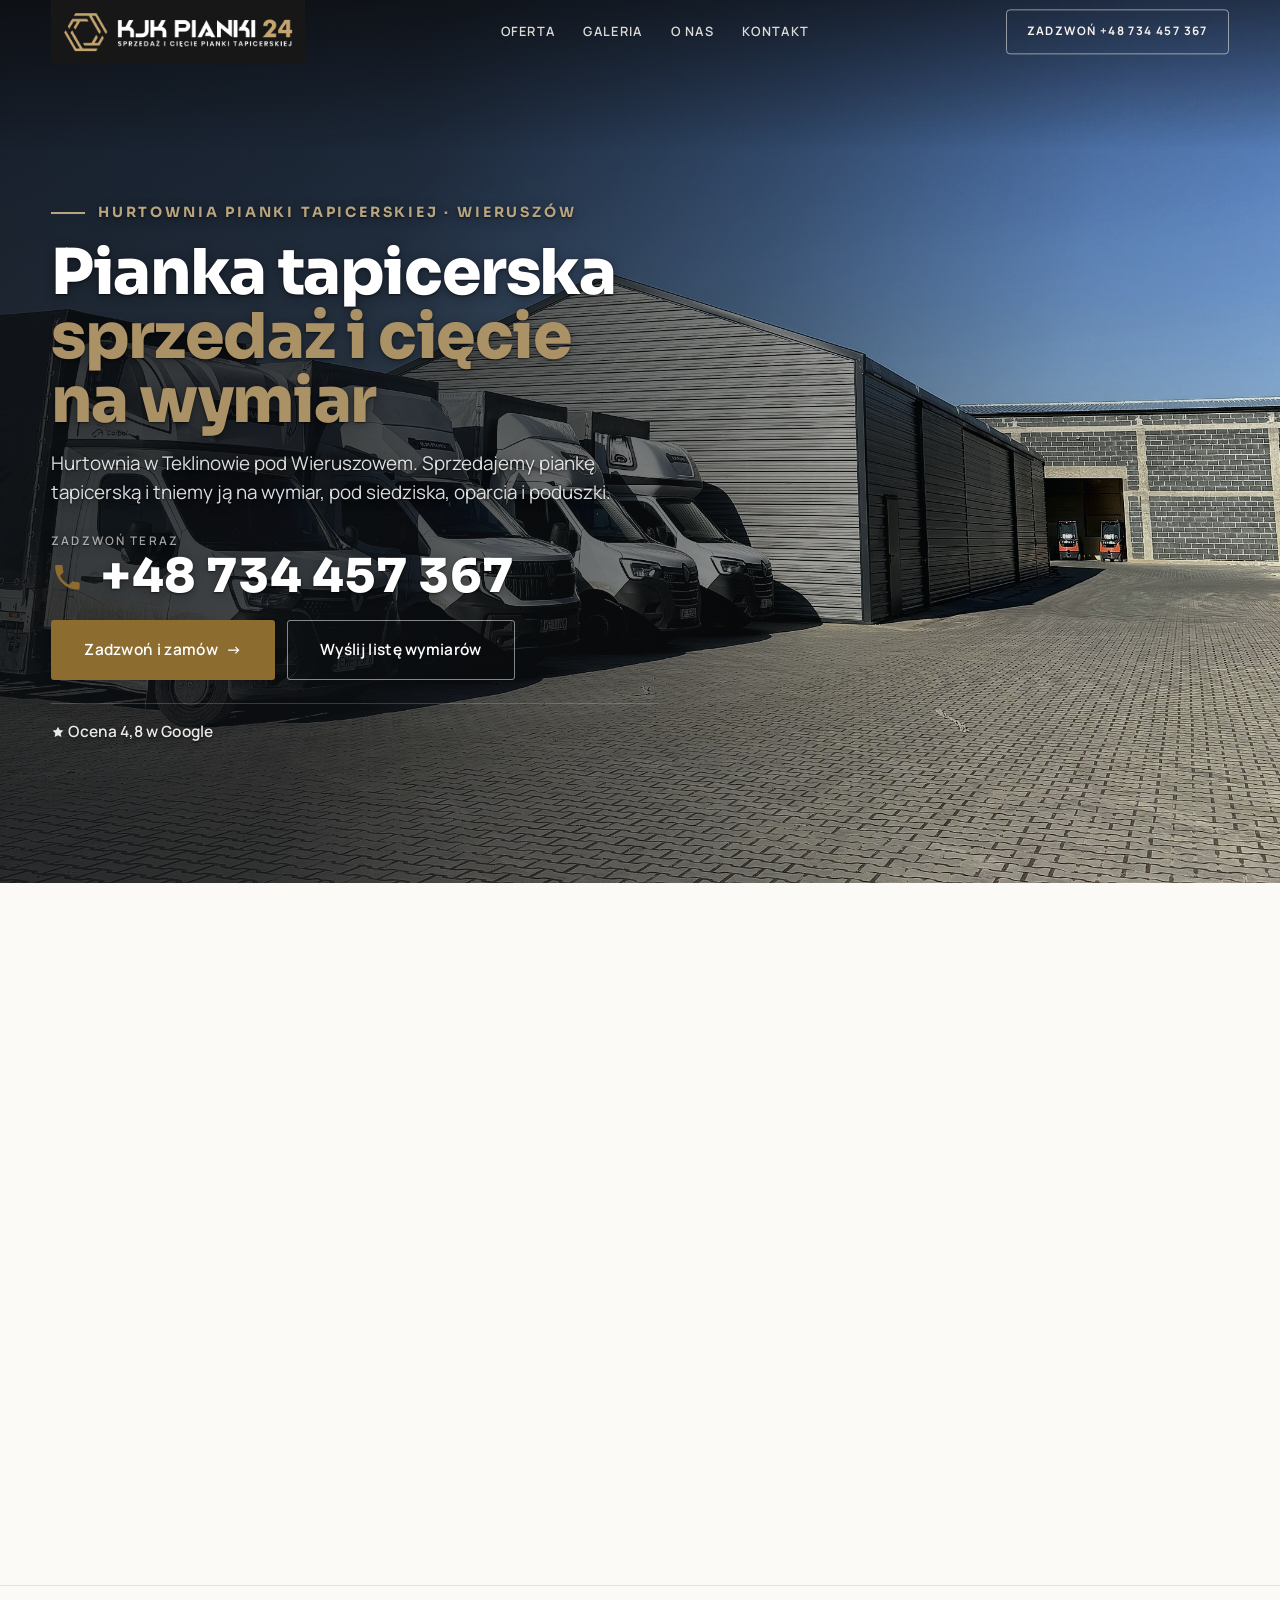
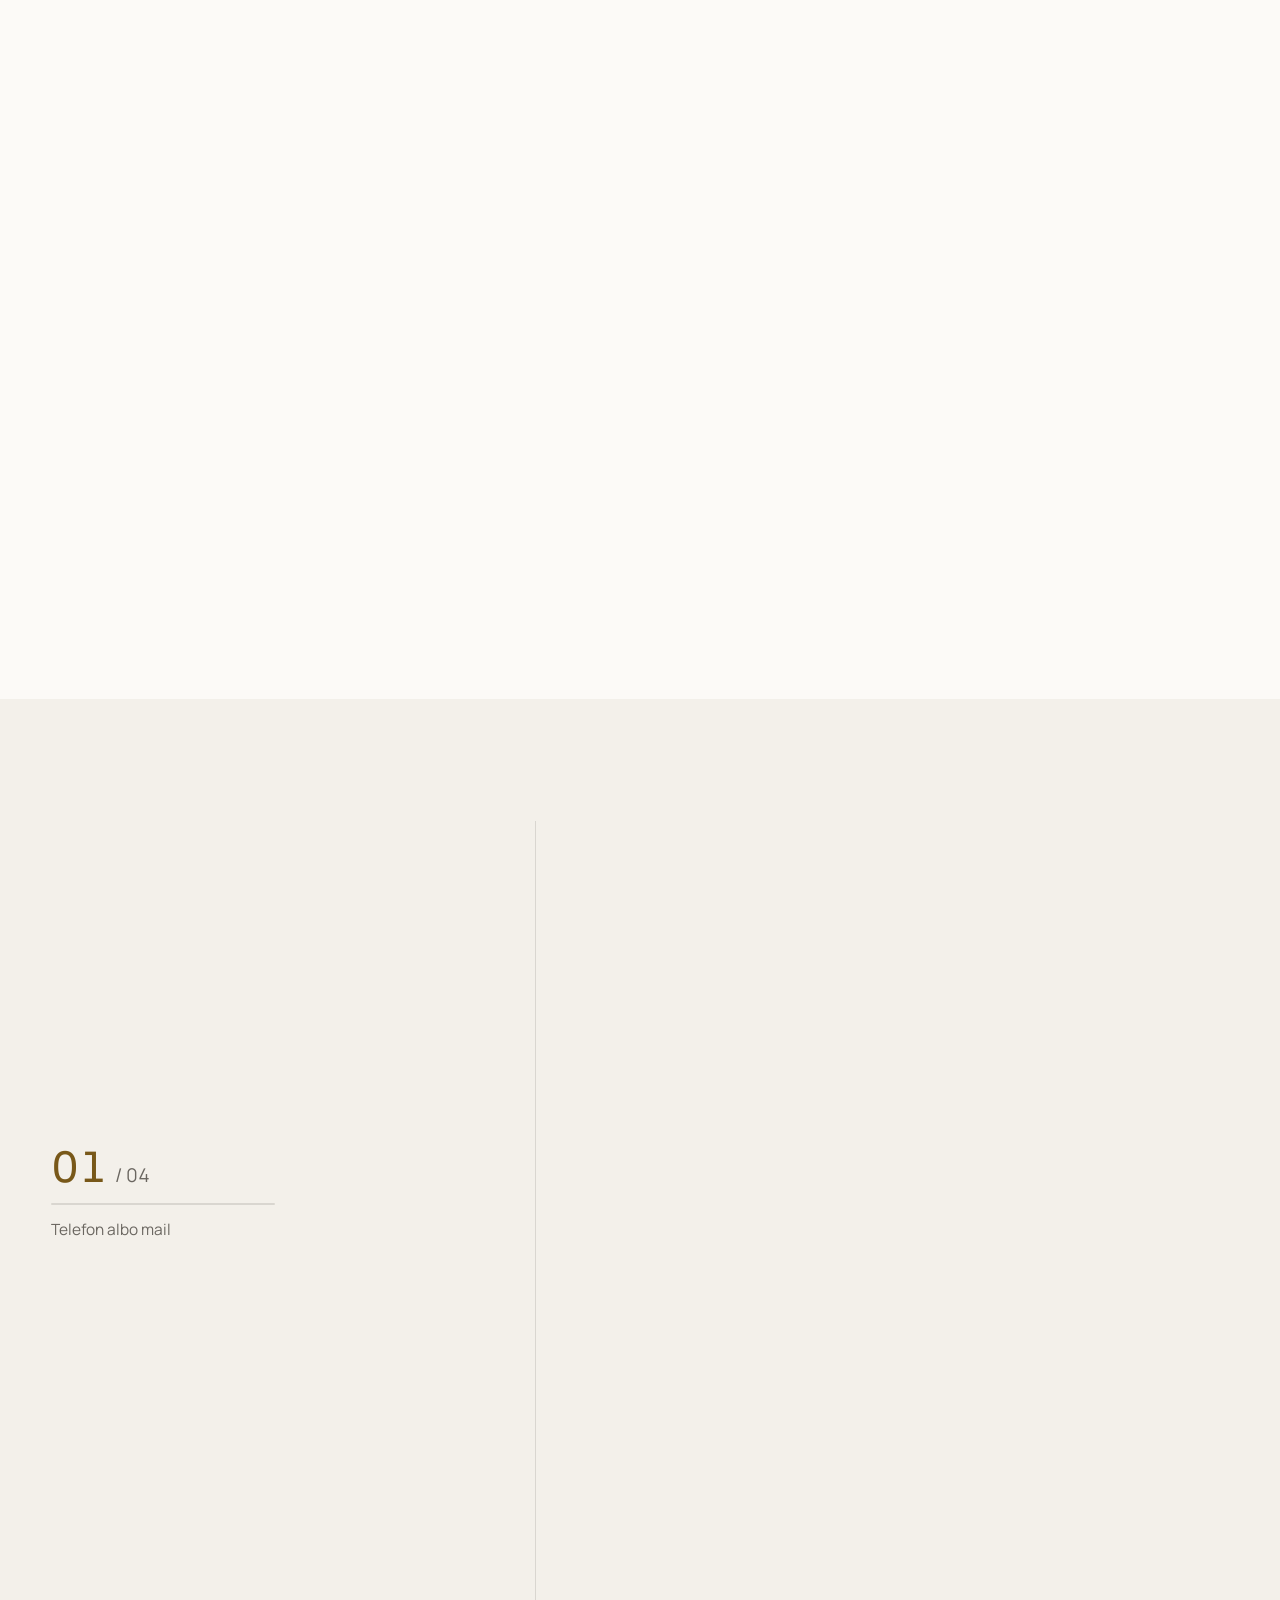
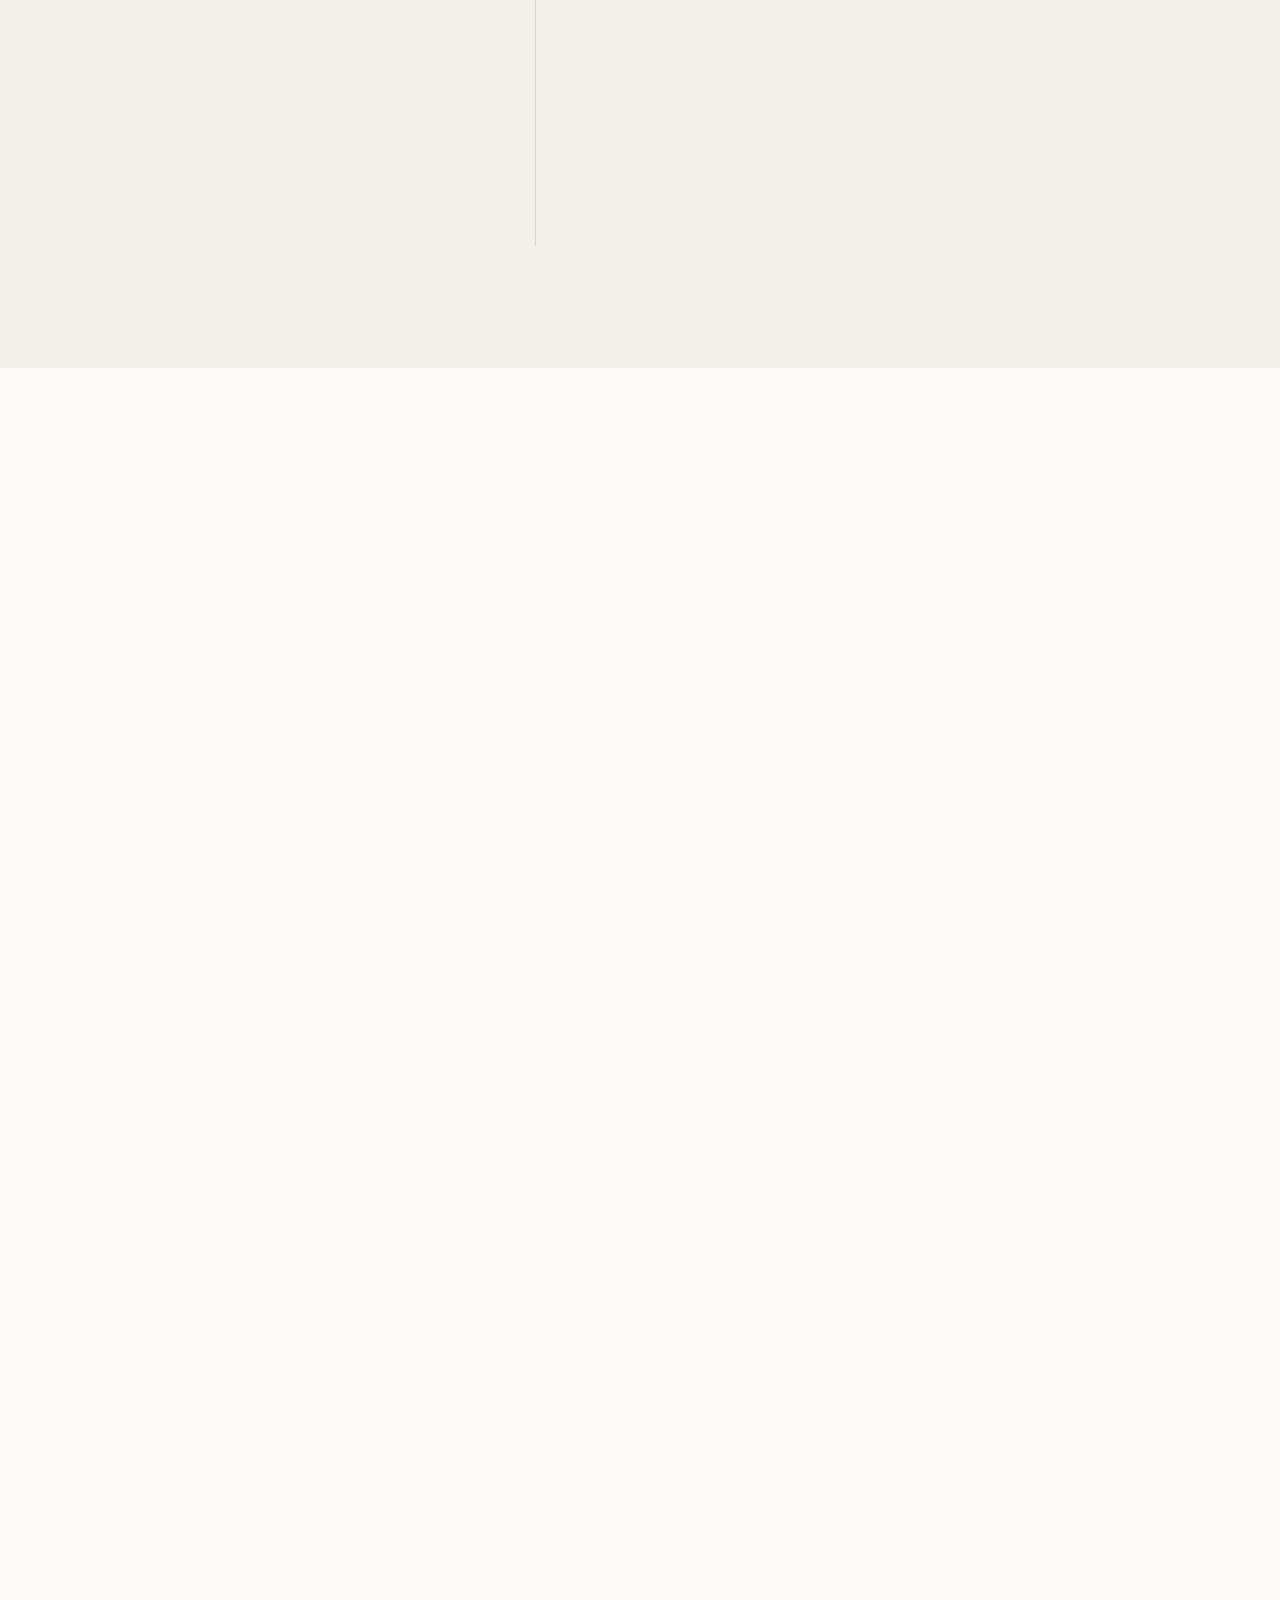
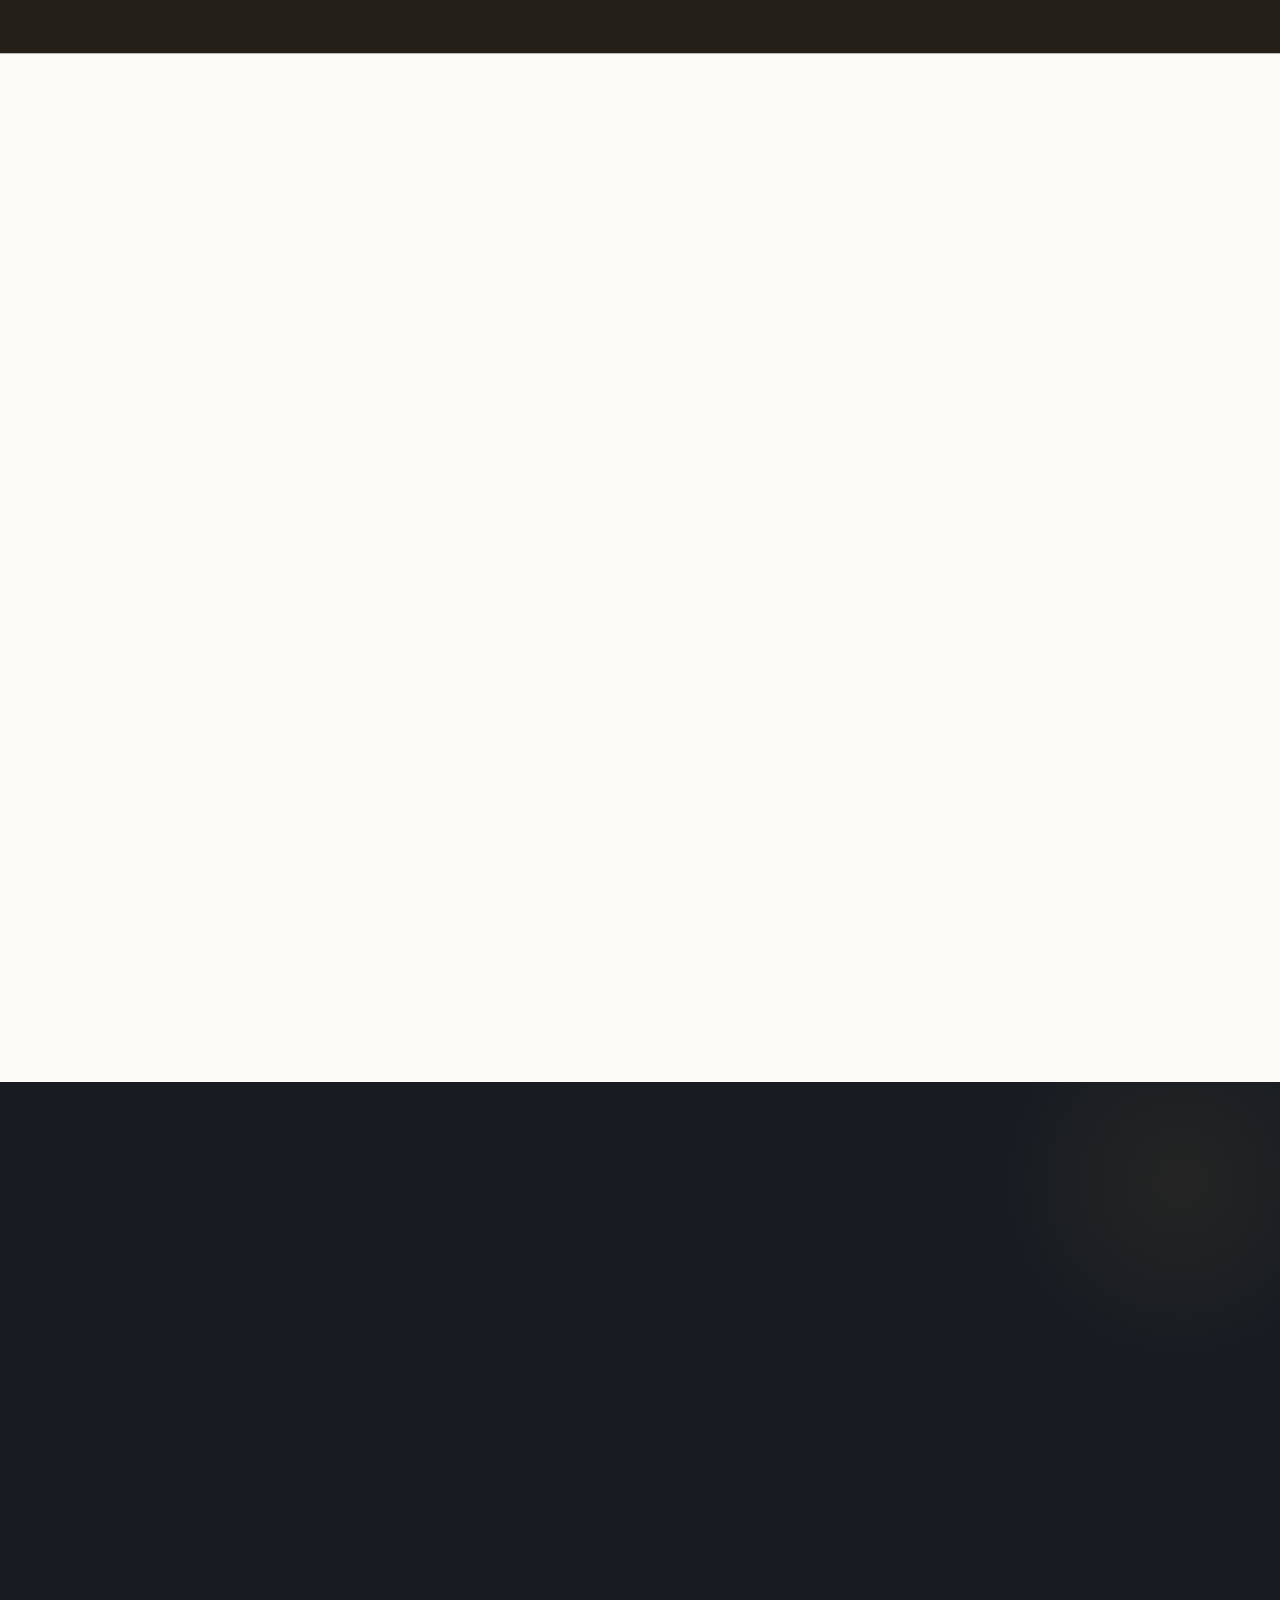
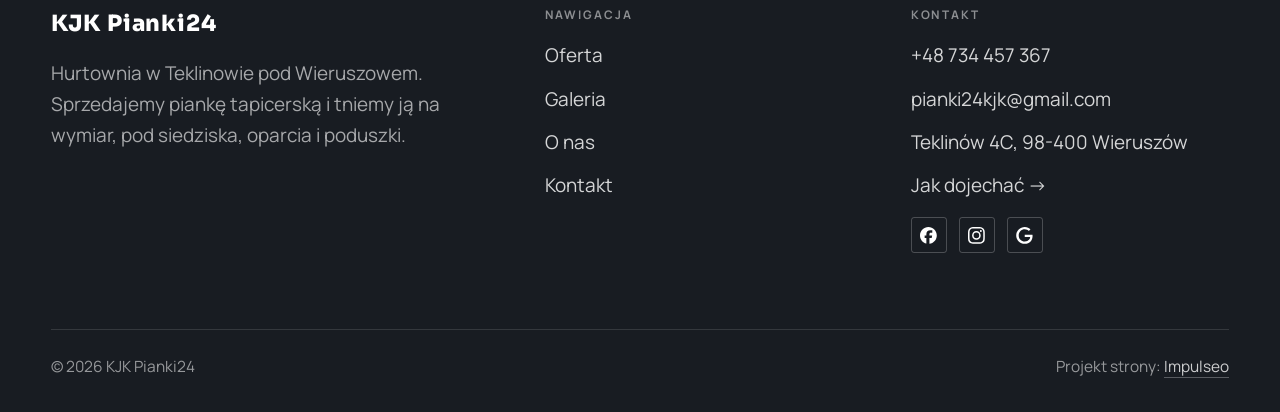
==== index.html @ 4b3add47 "Strona demo: kjkpianki24" ====
<!DOCTYPE html>
<html lang="pl">
<head>
<meta charset="UTF-8">
<meta name="viewport" content="width=device-width, initial-scale=1.0">
<title>KJK Pianki24 - Pianka tapicerska, sprzedaż i cięcie · Wieruszów</title>
<meta name="description" content="KJK Pianki24 - hurtownia pianki tapicerskiej w Teklinowie pod Wieruszowem. Sprzedaż pianki tapicerskiej i cięcie na wymiar. Odbiór w hurtowni albo dostawa. Biuro czynne pon.-pt. 8:00-16:00.">
<link rel="canonical" href="https://kris20032.github.io/kjkpianki24/">
<meta name="robots" content="noindex, nofollow">
<meta property="og:type" content="website">
<meta property="og:locale" content="pl_PL">
<meta property="og:site_name" content="KJK Pianki24">
<meta property="og:title" content="KJK Pianki24 - Pianka tapicerska, sprzedaż i cięcie · Wieruszów">
<meta property="og:description" content="KJK Pianki24 - hurtownia pianki tapicerskiej w Teklinowie pod Wieruszowem. Sprzedaż pianki tapicerskiej i cięcie na wymiar. Odbiór w hurtowni albo dostawa. Biuro czynne pon.-pt. 8:00-16:00.">
<meta property="og:url" content="https://kris20032.github.io/kjkpianki24/">
<meta property="og:image" content="https://kris20032.github.io/kjkpianki24/img/og.jpg">
<meta property="og:image:width" content="1200">
<meta property="og:image:height" content="630">
<meta name="twitter:card" content="summary_large_image">
<script type="application/ld+json">{"@context": "https://schema.org", "@type": "LocalBusiness", "name": "KJK Pianki24", "url": "https://kris20032.github.io/kjkpianki24/", "telephone": "+48734457367", "image": "https://kris20032.github.io/kjkpianki24/img/og.jpg", "areaServed": "Wieruszów", "sameAs": ["https://www.facebook.com/people/KJK-Pianki24/100085469045485/", "https://www.instagram.com/kjkpianki24/", "https://www.google.com/maps/place/KJKPianki24/@51.306564,18.1231063,17z/data=!4m6!3m5!1s0x471a9ff945ef7c53:0xb045e8f2e6f829d7!8m2!3d51.3063534!4d18.1235981!16s%2Fg%2F11tp8qrjy9"]}</script>
<link rel="preconnect" href="https://fonts.googleapis.com">
<link rel="preconnect" href="https://fonts.gstatic.com" crossorigin>
<link href="https://fonts.googleapis.com/css2?family=Sora:wght@600;700;800&family=Manrope:wght@400;500;600&display=swap" rel="stylesheet">
<link rel="stylesheet" href="assets/styles.css?v=cbfecb33">
</head>
<body>

<header class="nav">
  <div class="wrap nav-inner">
    <a class="brand brand-has-logo" href="index.html"><img class="brand-logo" src="img/logo.png" alt="KJK Pianki24" width="1316" height="332" decoding="async"></a>
    <nav class="nav-links">
      <a href="oferta.html">Oferta</a>
      <a href="realizacje.html">Galeria</a>
      <a href="o-nas.html">O nas</a>
      <a href="kontakt.html">Kontakt</a>
      <a href="tel:+48734457367" class="btn btn-accent">Zadzwoń +48 734 457 367</a>
    </nav>
    <button class="nav-toggle" aria-label="Menu"><span></span><span></span><span></span></button>
  </div>
</header>

<main>
<section class="hero-fach">
  <img class="hf-photo" src="img/hero.jpg" fetchpriority="high" alt="KJK Pianki24" width="2200" height="1466">
  <div class="hf-panel">
    <div class="hf-inner">
      <span class="hf-kicker">Hurtownia pianki tapicerskiej · Wieruszów</span>
      <h1 class="hf-title">Pianka tapicerska <em>sprzedaż i cięcie na wymiar</em></h1>
      <p class="hf-lead">Hurtownia w Teklinowie pod Wieruszowem. Sprzedajemy piankę tapicerską i tniemy ją na wymiar, pod siedziska, oparcia i poduszki.</p>
      <a class="hf-phone" href="tel:+48734457367"><span class="hf-phone-lab">Zadzwoń teraz</span><span class="hf-phone-num"><svg class="ico-tel" width="16" height="16" viewBox="0 0 24 24" fill="none" aria-hidden="true"><path d="M6.6 10.8a15.5 15.5 0 0 0 6.6 6.6l2.2-2.2a1 1 0 0 1 1-.24 11.4 11.4 0 0 0 3.6.58 1 1 0 0 1 1 1V20a1 1 0 0 1-1 1A17 17 0 0 1 3 4a1 1 0 0 1 1-1h3.5a1 1 0 0 1 1 1c0 1.25.2 2.46.58 3.6a1 1 0 0 1-.25 1l-2.23 2.2Z" fill="currentColor"/></svg> +48 734 457 367</span></a>
      <div class="hf-actions">
        <a href="kontakt.html" class="btn btn-accent">Zadzwoń i zamów <span class="arr">→</span></a>
        <a href="kontakt.html" class="btn btn-ghost hf-ghost">Wyślij listę wymiarów</a>
      </div>
      <div class="hf-trust"><svg class="ico-star" width="14" height="14" viewBox="0 0 24 24" style="vertical-align:-2px" aria-hidden="true"><path d="M12 2.8l2.85 5.8 6.4.93-4.63 4.5 1.1 6.37L12 17.4l-5.72 3 1.1-6.37-4.63-4.5 6.4-.93L12 2.8Z" fill="currentColor"/></svg> Ocena 4,8 w Google</div>
    </div>
  </div>
</section>
<section class="objawy">
  <div class="wrap">
    <div class="head reveal">
      <span class="eyebrow">Zacznij tutaj</span>
      <h2>Czego potrzebujesz?</h2>
      <p>Wybierz temat i zadzwoń albo napisz. Sprawdzimy, co jest na stanie, i podamy cenę.</p>
    </div>
    <div class="obj-grid">
      <a class="obj-tile reveal" href="kontakt.html"><span class="ot-row"><span class="ot-name">Pianka tapicerska</span><span class="ot-arr" aria-hidden="true">→</span></span></a>
      <a class="obj-tile reveal" href="kontakt.html"><span class="ot-row"><span class="ot-name">Cięcie na wymiar</span><span class="ot-arr" aria-hidden="true">→</span></span></a>
      <a class="obj-tile reveal" href="kontakt.html"><span class="ot-row"><span class="ot-name">Zamówienie hurtowe</span><span class="ot-arr" aria-hidden="true">→</span></span></a>
      <a class="obj-tile reveal" href="kontakt.html"><span class="ot-row"><span class="ot-name">Dostawa zamówienia</span><span class="ot-arr" aria-hidden="true">→</span></span></a>
    </div>
  </div>
</section>
<section class="opinie-mini" aria-label="Opinie klientów">
  <div class="wrap">
    <div class="om-row">
      <div class="om-item reveal"><blockquote>„Składałam skomplikowane zamówienie.”</blockquote><span class="om-autor">De Rewent</span></div>
      <div class="om-item reveal"><blockquote>„Nie ma lepszej firmy na rynku jeśli chodzi o dystrybucję tego, lub nawet innego asortymentu.”</blockquote><span class="om-autor">SiemankoCześćTV</span></div>
      <div class="om-item reveal"><blockquote>„Miła atmosfera, rzetelna obsługa i bardzo dobra jakość produktów.”</blockquote><span class="om-autor">Justyna Walkowska</span></div>
    </div>
  </div>
</section>
<section class="gateways-band">
  <div class="wrap">
    <div class="gateways">
      <a href="oferta.html" class="gateway reveal"><img src="img/g4.jpg" alt="Pianka tapicerska" loading="lazy" width="1880" height="1253" decoding="async"><span class="g-ttl">Pianka tapicerska</span></a>
      <a href="oferta.html" class="gateway reveal"><img src="img/g5.jpg" alt="Siedziska i poduszki" loading="lazy" width="1880" height="1253" decoding="async"><span class="g-ttl">Siedziska i poduszki</span></a>
      <a href="oferta.html" class="gateway reveal"><img src="img/g6.jpg" alt="Sofy i narożniki" loading="lazy" width="1880" height="1253" decoding="async"><span class="g-ttl">Sofy i narożniki</span></a>
    </div>
  </div>
</section>
<section class="proces proces-os fachowcy">
  <div class="wrap proc-grid">
    <div class="proc-side">
      <div class="head reveal">
        <span class="eyebrow">Jak zamówić</span>
        <h2>Wiesz, na czym stoisz - na każdym etapie</h2>
        <p>Od pierwszego telefonu do odbioru towaru, krok po kroku.</p>
      </div>
      <div class="proc-count" aria-hidden="true"><span class="pc-cur">01</span><span class="pc-all">/ 04</span></div>
      <div class="proc-bar" aria-hidden="true"><i></i></div>
      <p class="proc-now" aria-hidden="true">Telefon albo mail</p>
    </div>
    <ol class="proces-line">
      <li class="reveal"><span class="pno">01</span><h3>Telefon albo mail</h3><p>Mówisz, jakiej pianki potrzebujesz, w jakich wymiarach i ile sztuk.</p></li>
      <li class="reveal"><span class="pno">02</span><h3>Stan i cena</h3><p>Sprawdzamy, co mamy na stanie, i podajemy cenę oraz termin przygotowania.</p></li>
      <li class="reveal"><span class="pno">03</span><h3>Cięcie i kompletowanie</h3><p>Tniemy piankę na Twoje wymiary i składamy całe zamówienie.</p></li>
      <li class="reveal"><span class="pno">04</span><h3>Odbiór lub dostawa</h3><p>Odbierasz towar w Teklinowie albo jedzie on do Ciebie.</p></li>
    </ol>
  </div>
</section>
<section>
  <div class="wrap">
    <div class="head reveal">
      <span class="eyebrow">Galeria</span>
      <h2>Nasza hurtownia</h2>
      <p>Hala i auta, którymi rozwozimy zamówienia, a obok meble, do których trafia pianka tapicerska.</p>
    </div>
    <div class="gallery">
      <div class="tile t-two3 reveal"><img src="img/g1.jpg" alt="KJK Pianki24" loading="lazy" width="1514" height="1184" decoding="async"></div>
      <div class="tile t-third reveal"><img src="img/g2.jpg" alt="KJK Pianki24" loading="lazy" width="1554" height="1128" decoding="async"></div>
      <div class="tile t-third reveal"><img src="img/about.jpg" alt="KJK Pianki24" loading="lazy" width="1696" height="1132" decoding="async"></div>
      <div class="tile t-third reveal"><img src="img/g7.jpg" alt="KJK Pianki24" loading="lazy" width="1880" height="1253" decoding="async"></div>
      <div class="tile t-third reveal"><img src="img/g8.jpg" alt="KJK Pianki24" loading="lazy" width="1880" height="1253" decoding="async"></div>
    </div>
    <div style="margin-top:var(--space-7)" class="reveal"><a href="realizacje.html" class="btn btn-accent">Pełna galeria <span class="arr">→</span></a></div>
  </div>
</section>
<section class="fach-uslugi">
  <div class="wrap">
    <div class="head reveal">
      <span class="eyebrow">Oferta</span>
      <h2>Co u nas zamówisz</h2>
      <p>To, po co dzwonią do nas najczęściej. Cenę podamy przez telefon, bo zależy od wymiarów i ilości.</p>
    </div>
    <ul class="fu-list">
      <li class="fu-row reveal"><div class="fu-name">Pianka tapicerska</div><div class="fu-desc">Pianka do mebli tapicerowanych: na siedziska, oparcia, zagłówki i poduszki.</div><a class="fu-cta" href="kontakt.html">Zapytaj <span class="arr">→</span></a></li>
      <li class="fu-row reveal"><div class="fu-name">Siedziska i poduszki</div><div class="fu-desc">Pianka na siedziska krzeseł, ławek i foteli oraz na poduszki. Podaj wymiary i grubość, a przygotujemy gotowe elementy.</div><a class="fu-cta" href="kontakt.html">Zapytaj <span class="arr">→</span></a></li>
      <li class="fu-row reveal"><div class="fu-name">Sofy i narożniki</div><div class="fu-desc">Pianka do sof, kanap i narożników, na jeden mebel albo na większą partię dla zakładu tapicerskiego.</div><a class="fu-cta" href="kontakt.html">Zapytaj <span class="arr">→</span></a></li>
      <li class="fu-row reveal"><div class="fu-name">Cięcie na wymiar</div><div class="fu-desc">Tniemy piankę na podane wymiary, więc dostajesz gotowe elementy i u siebie nie musisz już nic docinać.</div><a class="fu-cta" href="kontakt.html">Zapytaj <span class="arr">→</span></a></li>
      <li class="fu-row reveal"><div class="fu-name">Lista wielu wymiarów</div><div class="fu-desc">Masz kilkanaście elementów w różnych rozmiarach? Wyślij listę mailem, przygotujemy całość jako jedno zamówienie.</div><a class="fu-cta" href="kontakt.html">Zapytaj <span class="arr">→</span></a></li>
      <li class="fu-row reveal"><div class="fu-name">Zamówienia hurtowe</div><div class="fu-desc">Większe i stałe zamówienia dla zakładów tapicerskich i producentów mebli.</div><a class="fu-cta" href="kontakt.html">Zapytaj <span class="arr">→</span></a></li>
    </ul>
    <div style="margin-top:var(--space-7)" class="reveal"><a href="oferta.html" class="btn btn-ghost">Pełna oferta <span class="arr">→</span></a></div>
  </div>
</section>
<section class="stopklatka" aria-hidden="true">
  <div class="stk-bg" style="background-image:url(img/g9.jpg)"></div>
</section>
<section class="opinie">
  <div class="wrap">
    <div class="head center reveal">
      <span class="eyebrow">Opinie</span>
      <h2>Co mówią klienci</h2>
    </div>
    <p class="op-meta reveal"><span class="g-badge"><svg class="gb-ico" viewBox="0 0 24 24" width="18" height="18" aria-hidden="true"><path fill="#4285F4" d="M22.56 12.25c0-.78-.07-1.53-.2-2.25H12v4.26h5.92c-.26 1.37-1.04 2.53-2.21 3.31v2.77h3.57c2.08-1.92 3.28-4.74 3.28-8.09z"/><path fill="#34A853" d="M12 23c2.97 0 5.46-.98 7.28-2.66l-3.57-2.77c-.98.66-2.23 1.06-3.71 1.06-2.86 0-5.29-1.93-6.16-4.53H2.18v2.84C3.99 20.53 7.7 23 12 23z"/><path fill="#FBBC05" d="M5.84 14.09c-.22-.66-.35-1.36-.35-2.09s.13-1.43.35-2.09V7.07H2.18C1.43 8.55 1 10.22 1 12s.43 3.45 1.18 4.93l2.85-2.22.81-.62z"/><path fill="#EA4335" d="M12 5.38c1.62 0 3.06.56 4.21 1.64l3.15-3.15C17.45 2.09 14.97 1 12 1 7.7 1 3.99 3.47 2.18 7.07l3.66 2.84c.87-2.6 3.3-4.53 6.16-4.53z"/></svg><b class="gb-ocena">4,8</b><svg class="gb-stars" viewBox="0 0 90 18" width="74" height="14.8" aria-hidden="true"><g fill="currentColor" opacity=".26"><path transform="translate(0,0)" d="M9 1.6l2.2 4.46 4.92.72-3.56 3.47.84 4.9L9 12.74l-4.4 2.31.84-4.9L1.88 6.68l4.92-.72L9 1.6Z"/><path transform="translate(18,0)" d="M9 1.6l2.2 4.46 4.92.72-3.56 3.47.84 4.9L9 12.74l-4.4 2.31.84-4.9L1.88 6.68l4.92-.72L9 1.6Z"/><path transform="translate(36,0)" d="M9 1.6l2.2 4.46 4.92.72-3.56 3.47.84 4.9L9 12.74l-4.4 2.31.84-4.9L1.88 6.68l4.92-.72L9 1.6Z"/><path transform="translate(54,0)" d="M9 1.6l2.2 4.46 4.92.72-3.56 3.47.84 4.9L9 12.74l-4.4 2.31.84-4.9L1.88 6.68l4.92-.72L9 1.6Z"/><path transform="translate(72,0)" d="M9 1.6l2.2 4.46 4.92.72-3.56 3.47.84 4.9L9 12.74l-4.4 2.31.84-4.9L1.88 6.68l4.92-.72L9 1.6Z"/></g><clipPath id="gs960"><rect x="0" y="0" width="86.4" height="18"/></clipPath><g fill="#FBBC04" clip-path="url(#gs960)"><path transform="translate(0,0)" d="M9 1.6l2.2 4.46 4.92.72-3.56 3.47.84 4.9L9 12.74l-4.4 2.31.84-4.9L1.88 6.68l4.92-.72L9 1.6Z"/><path transform="translate(18,0)" d="M9 1.6l2.2 4.46 4.92.72-3.56 3.47.84 4.9L9 12.74l-4.4 2.31.84-4.9L1.88 6.68l4.92-.72L9 1.6Z"/><path transform="translate(36,0)" d="M9 1.6l2.2 4.46 4.92.72-3.56 3.47.84 4.9L9 12.74l-4.4 2.31.84-4.9L1.88 6.68l4.92-.72L9 1.6Z"/><path transform="translate(54,0)" d="M9 1.6l2.2 4.46 4.92.72-3.56 3.47.84 4.9L9 12.74l-4.4 2.31.84-4.9L1.88 6.68l4.92-.72L9 1.6Z"/><path transform="translate(72,0)" d="M9 1.6l2.2 4.46 4.92.72-3.56 3.47.84 4.9L9 12.74l-4.4 2.31.84-4.9L1.88 6.68l4.92-.72L9 1.6Z"/></g></svg><span class="gb-txt">w Google</span></span></p>
    <p class="op-meta reveal"><a class="op-google" href="https://www.google.com/maps/place/KJKPianki24/@51.306564,18.1231063,17z/data=!4m6!3m5!1s0x471a9ff945ef7c53:0xb045e8f2e6f829d7!8m2!3d51.3063534!4d18.1235981!16s%2Fg%2F11tp8qrjy9" target="_blank" rel="noopener"><svg class="op-g-ico" viewBox="0 0 24 24" width="17" height="17" aria-hidden="true"><path fill="#4285F4" d="M22.56 12.25c0-.78-.07-1.53-.2-2.25H12v4.26h5.92c-.26 1.37-1.04 2.53-2.21 3.31v2.77h3.57c2.08-1.92 3.28-4.74 3.28-8.09z"/><path fill="#34A853" d="M12 23c2.97 0 5.46-.98 7.28-2.66l-3.57-2.77c-.98.66-2.23 1.06-3.71 1.06-2.86 0-5.29-1.93-6.16-4.53H2.18v2.84C3.99 20.53 7.7 23 12 23z"/><path fill="#FBBC05" d="M5.84 14.09c-.22-.66-.35-1.36-.35-2.09s.13-1.43.35-2.09V7.07H2.18C1.43 8.55 1 10.22 1 12s.43 3.45 1.18 4.93l2.85-2.22.81-.62z"/><path fill="#EA4335" d="M12 5.38c1.62 0 3.06.56 4.21 1.64l3.15-3.15C17.45 2.09 14.97 1 12 1 7.7 1 3.99 3.47 2.18 7.07l3.66 2.84c.87-2.6 3.3-4.53 6.16-4.53z"/></svg><span>Zobacz opinie w Google</span><span class="arr">→</span></a></p>
    <div class="opinie-grid">
      <figure class="op-card reveal"><span class="op-star"><svg class="ico-star" width="14" height="14" viewBox="0 0 24 24" style="vertical-align:-2px" aria-hidden="true"><path d="M12 2.8l2.85 5.8 6.4.93-4.63 4.5 1.1 6.37L12 17.4l-5.72 3 1.1-6.37-4.63-4.5 6.4-.93L12 2.8Z" fill="currentColor"/></svg><svg class="ico-star" width="14" height="14" viewBox="0 0 24 24" style="vertical-align:-2px" aria-hidden="true"><path d="M12 2.8l2.85 5.8 6.4.93-4.63 4.5 1.1 6.37L12 17.4l-5.72 3 1.1-6.37-4.63-4.5 6.4-.93L12 2.8Z" fill="currentColor"/></svg><svg class="ico-star" width="14" height="14" viewBox="0 0 24 24" style="vertical-align:-2px" aria-hidden="true"><path d="M12 2.8l2.85 5.8 6.4.93-4.63 4.5 1.1 6.37L12 17.4l-5.72 3 1.1-6.37-4.63-4.5 6.4-.93L12 2.8Z" fill="currentColor"/></svg><svg class="ico-star" width="14" height="14" viewBox="0 0 24 24" style="vertical-align:-2px" aria-hidden="true"><path d="M12 2.8l2.85 5.8 6.4.93-4.63 4.5 1.1 6.37L12 17.4l-5.72 3 1.1-6.37-4.63-4.5 6.4-.93L12 2.8Z" fill="currentColor"/></svg><svg class="ico-star" width="14" height="14" viewBox="0 0 24 24" style="vertical-align:-2px" aria-hidden="true"><path d="M12 2.8l2.85 5.8 6.4.93-4.63 4.5 1.1 6.37L12 17.4l-5.72 3 1.1-6.37-4.63-4.5 6.4-.93L12 2.8Z" fill="currentColor"/></svg></span><blockquote>Składałam skomplikowane zamówienie. Wszystko bez zastrzeżeń. Kontakt z firmą doskonały. Kiedy zawiódł kurier, dowieziono moje zamówienie własnym transportem. Oby wiecej takich firm. Polecam</blockquote><span class="op-autor">De Rewent</span></figure>
      <figure class="op-card reveal"><span class="op-star"><svg class="ico-star" width="14" height="14" viewBox="0 0 24 24" style="vertical-align:-2px" aria-hidden="true"><path d="M12 2.8l2.85 5.8 6.4.93-4.63 4.5 1.1 6.37L12 17.4l-5.72 3 1.1-6.37-4.63-4.5 6.4-.93L12 2.8Z" fill="currentColor"/></svg><svg class="ico-star" width="14" height="14" viewBox="0 0 24 24" style="vertical-align:-2px" aria-hidden="true"><path d="M12 2.8l2.85 5.8 6.4.93-4.63 4.5 1.1 6.37L12 17.4l-5.72 3 1.1-6.37-4.63-4.5 6.4-.93L12 2.8Z" fill="currentColor"/></svg><svg class="ico-star" width="14" height="14" viewBox="0 0 24 24" style="vertical-align:-2px" aria-hidden="true"><path d="M12 2.8l2.85 5.8 6.4.93-4.63 4.5 1.1 6.37L12 17.4l-5.72 3 1.1-6.37-4.63-4.5 6.4-.93L12 2.8Z" fill="currentColor"/></svg><svg class="ico-star" width="14" height="14" viewBox="0 0 24 24" style="vertical-align:-2px" aria-hidden="true"><path d="M12 2.8l2.85 5.8 6.4.93-4.63 4.5 1.1 6.37L12 17.4l-5.72 3 1.1-6.37-4.63-4.5 6.4-.93L12 2.8Z" fill="currentColor"/></svg><svg class="ico-star" width="14" height="14" viewBox="0 0 24 24" style="vertical-align:-2px" aria-hidden="true"><path d="M12 2.8l2.85 5.8 6.4.93-4.63 4.5 1.1 6.37L12 17.4l-5.72 3 1.1-6.37-4.63-4.5 6.4-.93L12 2.8Z" fill="currentColor"/></svg></span><blockquote>Nie ma lepszej firmy na rynku jeśli chodzi o dystrybucję tego, lub nawet innego asortymentu.</blockquote><span class="op-autor">SiemankoCześćTV</span></figure>
      <figure class="op-card reveal"><span class="op-star"><svg class="ico-star" width="14" height="14" viewBox="0 0 24 24" style="vertical-align:-2px" aria-hidden="true"><path d="M12 2.8l2.85 5.8 6.4.93-4.63 4.5 1.1 6.37L12 17.4l-5.72 3 1.1-6.37-4.63-4.5 6.4-.93L12 2.8Z" fill="currentColor"/></svg><svg class="ico-star" width="14" height="14" viewBox="0 0 24 24" style="vertical-align:-2px" aria-hidden="true"><path d="M12 2.8l2.85 5.8 6.4.93-4.63 4.5 1.1 6.37L12 17.4l-5.72 3 1.1-6.37-4.63-4.5 6.4-.93L12 2.8Z" fill="currentColor"/></svg><svg class="ico-star" width="14" height="14" viewBox="0 0 24 24" style="vertical-align:-2px" aria-hidden="true"><path d="M12 2.8l2.85 5.8 6.4.93-4.63 4.5 1.1 6.37L12 17.4l-5.72 3 1.1-6.37-4.63-4.5 6.4-.93L12 2.8Z" fill="currentColor"/></svg><svg class="ico-star" width="14" height="14" viewBox="0 0 24 24" style="vertical-align:-2px" aria-hidden="true"><path d="M12 2.8l2.85 5.8 6.4.93-4.63 4.5 1.1 6.37L12 17.4l-5.72 3 1.1-6.37-4.63-4.5 6.4-.93L12 2.8Z" fill="currentColor"/></svg><svg class="ico-star" width="14" height="14" viewBox="0 0 24 24" style="vertical-align:-2px" aria-hidden="true"><path d="M12 2.8l2.85 5.8 6.4.93-4.63 4.5 1.1 6.37L12 17.4l-5.72 3 1.1-6.37-4.63-4.5 6.4-.93L12 2.8Z" fill="currentColor"/></svg></span><blockquote>Miła atmosfera, rzetelna obsługa i bardzo dobra jakość produktów. Firma godna polecenia.</blockquote><span class="op-autor">Justyna Walkowska</span></figure>
    </div>
  </div>
</section>
<section class="cta">
  <div class="wrap">
    <div class="reveal">
      <span class="eyebrow">Zamówienia</span>
      <h2>Potrzebujesz pianki? Podaj wymiary.</h2>
      <p>Zadzwoń albo napisz, jakie elementy i ile sztuk. Sprawdzimy stan, podamy cenę i termin odbioru.</p>
    </div>
    <div class="cta-actions reveal">
      <a href="kontakt.html" class="btn btn-light">Zadzwoń i zamów <span class="arr">→</span></a>
      <a href="tel:+48734457367" class="btn btn-ghost btn-ghost-cta">+48 734 457 367</a>
    </div>
  </div>
</section>
</main>

<footer>
  <div class="wrap">
    <div class="foot-grid">
      <div class="foot-brand">
        <div class="name">KJK Pianki24</div>
        <p>Hurtownia w Teklinowie pod Wieruszowem. Sprzedajemy piankę tapicerską i tniemy ją na wymiar, pod siedziska, oparcia i poduszki.</p>
      </div>
      <div class="foot-col">
        <h4>Nawigacja</h4>
        <a href="oferta.html">Oferta</a>
        <a href="realizacje.html">Galeria</a>
        <a href="o-nas.html">O nas</a>
        <a href="kontakt.html">Kontakt</a>
      </div>
      <div class="foot-col">
        <h4>Kontakt</h4>
        <a href="tel:+48734457367">+48 734 457 367</a>
        <a href="mailto:pianki24kjk@gmail.com">pianki24kjk@gmail.com</a>
        <p>Teklinów 4C, 98-400 Wieruszów</p>
        <a href="https://www.google.com/maps/place/KJKPianki24/@51.306564,18.1231063,17z/data=!4m6!3m5!1s0x471a9ff945ef7c53:0xb045e8f2e6f829d7!8m2!3d51.3063534!4d18.1235981!16s%2Fg%2F11tp8qrjy9" target="_blank" rel="noopener">Jak dojechać →</a>
      <div class="foot-soc">
        <a class="soc" href="https://www.facebook.com/people/KJK-Pianki24/100085469045485/" target="_blank" rel="noopener" aria-label="Facebook - KJK Pianki24"><svg viewBox="0 0 24 24" aria-hidden="true" focusable="false"><path d="M9.101 23.691v-7.98H6.627v-3.667h2.474v-1.58c0-4.085 1.848-5.978 5.858-5.978.401 0 .955.042 1.468.103a8.68 8.68 0 0 1 1.141.195v3.325a8.623 8.623 0 0 0-.653-.036 26.805 26.805 0 0 0-.733-.009c-.707 0-1.259.096-1.675.309a1.686 1.686 0 0 0-.679.622c-.258.42-.374.995-.374 1.752v1.297h3.919l-.386 2.103-.287 1.564h-3.246v8.245C19.396 23.238 24 18.179 24 12.044c0-6.627-5.373-12-12-12s-12 5.373-12 12c0 5.628 3.874 10.35 9.101 11.647Z" fill="currentColor"/></svg></a>
        <a class="soc" href="https://www.instagram.com/kjkpianki24/" target="_blank" rel="noopener" aria-label="Instagram - KJK Pianki24"><svg viewBox="0 0 24 24" aria-hidden="true" focusable="false"><path d="M7.0301.084c-1.2768.0602-2.1487.264-2.911.5634-.7888.3075-1.4575.72-2.1228 1.3877-.6652.6677-1.075 1.3368-1.3802 2.127-.2954.7638-.4956 1.6365-.552 2.914-.0564 1.2775-.0689 1.6882-.0626 4.947.0062 3.2586.0206 3.6671.0825 4.9473.061 1.2765.264 2.1482.5635 2.9107.308.7889.72 1.4573 1.388 2.1228.6679.6655 1.3365 1.0743 2.1285 1.38.7632.295 1.6361.4961 2.9134.552 1.2773.056 1.6884.069 4.9462.0627 3.2578-.0062 3.668-.0207 4.9478-.0814 1.28-.0607 2.147-.2652 2.9098-.5633.7889-.3086 1.4578-.72 2.1228-1.3881.665-.6682 1.0745-1.3378 1.3795-2.1284.2957-.7632.4966-1.636.552-2.9124.056-1.2809.0692-1.6898.063-4.948-.0063-3.2583-.021-3.6668-.0817-4.9465-.0607-1.2797-.264-2.1487-.5633-2.9117-.3084-.7889-.72-1.4568-1.3876-2.1228C21.2982 1.33 20.628.9208 19.8378.6165 19.074.321 18.2017.1197 16.9244.0645 15.6471.0093 15.236-.005 11.977.0014 8.718.0076 8.31.0215 7.0301.0839m.1402 21.6932c-1.17-.0509-1.8053-.2453-2.2287-.408-.5606-.216-.96-.4771-1.3819-.895-.422-.4178-.6811-.8186-.9-1.378-.1644-.4234-.3624-1.058-.4171-2.228-.0595-1.2645-.072-1.6442-.079-4.848-.007-3.2037.0053-3.583.0607-4.848.05-1.169.2456-1.805.408-2.2282.216-.5613.4762-.96.895-1.3816.4188-.4217.8184-.6814 1.3783-.9003.423-.1651 1.0575-.3614 2.227-.4171 1.2655-.06 1.6447-.072 4.848-.079 3.2033-.007 3.5835.005 4.8495.0608 1.169.0508 1.8053.2445 2.228.408.5608.216.96.4754 1.3816.895.4217.4194.6816.8176.9005 1.3787.1653.4217.3617 1.056.4169 2.2263.0602 1.2655.0739 1.645.0796 4.848.0058 3.203-.0055 3.5834-.061 4.848-.051 1.17-.245 1.8055-.408 2.2294-.216.5604-.4763.96-.8954 1.3814-.419.4215-.8181.6811-1.3783.9-.4224.1649-1.0577.3617-2.2262.4174-1.2656.0595-1.6448.072-4.8493.079-3.2045.007-3.5825-.006-4.848-.0608M16.953 5.5864A1.44 1.44 0 1 0 18.39 4.144a1.44 1.44 0 0 0-1.437 1.4424M5.8385 12.012c.0067 3.4032 2.7706 6.1557 6.173 6.1493 3.4026-.0065 6.157-2.7701 6.1506-6.1733-.0065-3.4032-2.771-6.1565-6.174-6.1498-3.403.0067-6.156 2.771-6.1496 6.1738M8 12.0077a4 4 0 1 1 4.008 3.9921A3.9996 3.9996 0 0 1 8 12.0077" fill="currentColor"/></svg></a>
        <a class="soc" href="https://www.google.com/maps/place/KJKPianki24/@51.306564,18.1231063,17z/data=!4m6!3m5!1s0x471a9ff945ef7c53:0xb045e8f2e6f829d7!8m2!3d51.3063534!4d18.1235981!16s%2Fg%2F11tp8qrjy9" target="_blank" rel="noopener" aria-label="Google - KJK Pianki24"><svg viewBox="0 0 24 24" aria-hidden="true" focusable="false"><path d="M12.48 10.92v3.28h7.84c-.24 1.84-.853 3.187-1.787 4.133-1.147 1.147-2.933 2.4-6.053 2.4-4.827 0-8.6-3.893-8.6-8.72s3.773-8.72 8.6-8.72c2.6 0 4.507 1.027 5.907 2.347l2.307-2.307C18.747 1.44 16.133 0 12.48 0 5.867 0 .307 5.387.307 12s5.56 12 12.173 12c3.573 0 6.267-1.173 8.373-3.36 2.16-2.16 2.84-5.213 2.84-7.667 0-.76-.053-1.467-.173-2.053H12.48z" fill="currentColor"/></svg></a>
      </div>
      </div>
    </div>
    <div class="foot-bot">
      <span>© 2026 KJK Pianki24</span>
      <span>Projekt strony: <a class="foot-credit" href="https://impulseo.pl" target="_blank" rel="noopener">Impulseo</a></span>
    </div>
  </div>
</footer>
<div class="sticky-call"><a class="sc-call" href="tel:+48734457367"><svg class="ico-tel" width="16" height="16" viewBox="0 0 24 24" fill="none" aria-hidden="true"><path d="M6.6 10.8a15.5 15.5 0 0 0 6.6 6.6l2.2-2.2a1 1 0 0 1 1-.24 11.4 11.4 0 0 0 3.6.58 1 1 0 0 1 1 1V20a1 1 0 0 1-1 1A17 17 0 0 1 3 4a1 1 0 0 1 1-1h3.5a1 1 0 0 1 1 1c0 1.25.2 2.46.58 3.6a1 1 0 0 1-.25 1l-2.23 2.2Z" fill="currentColor"/></svg> Zadzwoń</a><a class="sc-quote" href="kontakt.html">Zadzwoń i zamów</a></div>
<div class="demo-wazne" data-do="2026-11-05" data-cykl="3" hidden><svg class="dw-ico" width="13" height="13" viewBox="0 0 24 24" fill="none" aria-hidden="true"><circle cx="12" cy="12" r="8.6" stroke="currentColor" stroke-width="1.8"/><path d="M12 7.2V12l3.3 2" stroke="currentColor" stroke-width="1.8" stroke-linecap="round"/></svg><span class="dw-txt"></span></div>

<script src="assets/main.js"></script>
</body>
</html>
---- assets/styles.css ----
/* ============================================================
   STOLBASZ — premium, architektoniczny B2B fit-out
   Jasna paleta, zero brązu. System wg premium-web-craft.
   Projekt strony: Impulseo (impulseo.pl)
   ============================================================ */

:root{
  /* PALETA — jasna, architektoniczna, chłodna */
  --paper:#F3F4F6;          /* główne tło */
  --paper-2:#E4E7EB;        /* sekcje alternatywne (chłodny jasny szary) */
  --paper-3:#E4E7EB;        /* delikatne wypełnienia */
  --ink:#181C22;            /* tekst główny — chłodny grafit */
  --ink-soft:#2C323B;       /* nagłówki drugorzędne */
  --muted:#69707A;          /* tekst poboczny */
  --line:rgba(24,28,34,.12);/* hairline */
  --accent:#F2CE1B;         /* stonowany petrol-slate — jedyny akcent */
  --accent-d:#C9A400;
  --accent-soft:rgba(242,206,27,.10);
  --dark:#181C22;           /* sekcje ciemne (stopka/CTA) */

  /* HOVER ZDJĘĆ — JEDEN standard dla całego silnika (decyzja K. 04.08.2026, artefakt z wariantami).
     AKTUALNE (K.+Szymon 09.08.2026, wybór z artefaktu 6 wariantów): zoom 1.05 przy 1.4s -
     przy tak długim czasie mocniejszy kadr NIE skacze, tylko „oddycha". Poprzedni standard
     (1.02 / .55s z 04.08) odbierany jako dynamiczny i szybki.
     Spoczynek lekko przygaszony, ale TYLKO tam, gdzie jest mysz (@media hover:hover) —
     na telefonie zdjęcia zostają w pełnej jasności. */
  --img-zoom:1.05;                   /* K.+Szymon 09.08: wariant F z artefaktu porównawczego */
  --img-rest:brightness(.95) saturate(.99);
  --img-hot:brightness(1.06) saturate(1.05);
  --img-dur:1.4s;                    /* K.+Szymon 09.08 (wariant F): powoli = elegancko */
  --img-ease:cubic-bezier(.16,.84,.44,1);  /* miękki ogon, efekt „oddychania" */

  /* ODSTĘPY — skala 4/8 */
  --space-1:4px; --space-2:8px; --space-3:12px; --space-4:16px; --space-5:24px;
  --space-6:32px; --space-7:48px; --space-8:64px; --space-9:96px; --space-10:128px;

  /* TYPOGRAFIA — fluid clamp() (skala podbita 16.07.2026: większe, czytelniejsze litery — uwaga Adama) */
  --text-sm:clamp(.9rem,.87rem + .12vw,1rem);
  --text-base:clamp(1.08rem,1.04rem + .18vw,1.2rem);
  --text-lg:clamp(1.24rem,1.15rem + .34vw,1.44rem);
  --text-h3:clamp(1.34rem,1.22rem + .55vw,1.66rem);
  --text-h2:clamp(2.1rem,1.66rem + 2.1vw,3.1rem);
  --text-h1:clamp(2.9rem,2.1rem + 4vw,5.1rem);

  /* PROMIENIE — architektoniczne, raczej ostre */
  --r-sm:3px; --r-md:6px; --r-lg:10px;

  /* RUCH */
  --ease:cubic-bezier(.25,.46,.45,.94); --dur:.24s;

  /* CIENIE — miękkie, warstwowe */
  --sh-sm:0 1px 2px rgba(16,24,32,.04), 0 2px 8px rgba(16,24,32,.05);
  --sh-md:0 2px 6px rgba(16,24,32,.05), 0 12px 28px -8px rgba(16,24,32,.12);
  --sh-lg:0 6px 14px rgba(16,24,32,.07), 0 26px 56px -18px rgba(16,24,32,.22);

  --hairline:1px solid var(--line);

  --font-display:'Sora','Manrope',sans-serif;
  --font-body:'Manrope',sans-serif;
}

*{box-sizing:border-box;margin:0;padding:0}
html{scroll-behavior:smooth}
body{
  font-family:var(--font-body);
  font-size:var(--text-base);
  line-height:1.65;
  color:var(--ink);
  background:var(--paper);
  -webkit-font-smoothing:antialiased;
  text-rendering:optimizeLegibility;
}
img{max-width:100%;height:auto;display:block}  /* height:auto = width/height z atrybutów trzyma proporcje (TOP#12) */
a{color:inherit;text-decoration:none}

.wrap{width:min(92%,1180px);margin-inline:auto}
section{padding-block:clamp(52px,6.5vw,96px)}

h1,h2,h3{font-family:var(--font-display);font-weight:700;line-height:1.08;letter-spacing:-.02em;color:var(--ink)}
h1{font-size:var(--text-h1);letter-spacing:-.035em}
h2{font-size:var(--text-h2);letter-spacing:-.025em}
h3{font-size:var(--text-h3)}
/* MIARA — długość wiersza. WCAG 2.2 SC 1.4.8: max 80 znaków; Butterick: 45–90.
   68ch daje realnie 72–78 znaków polskiego tekstu, czyli z zapasem pod granicą.
   Wcześniej limit miał TYLKO <p> — <li>, <blockquote> i <dd> nie miały żadnego,
   i to jedyny powód, dla którego 23 bloki na dwóch oddanych stronach jadą po
   83–106 znaków w wierszu (pomiar 07.08.2026, bramka `miara`).
   ⚠️ Listy i definicje ograniczamy TYLKO bez klasy: `ul`/`ol` z klasą to u nas
   układ (siatki kafli, menu), a nie tekst ciągły — tam miarę wyznacza układ. */
/* 60ch, nie 68ch (K. 10.08): po zmianie fontów na węższe kroje (DM Sans i spółka)
   w 68ch mieściło się ~90 znaków - bramka pikselowa słusznie zgłaszała przekroczenie
   granicy 80. Pomiar na żywej przeglądarce: 60ch = 90 znaków, 53ch = ~78 znaków, czyli normę WCAG 1.4.8. */
:root{ --miara:53ch }
p{max-width:min(100%,var(--miara))}
blockquote,
ul:not([class])>li, ol:not([class])>li,
dl:not([class])>dd{max-width:min(100%,var(--miara))}

/* ⚠️ Świadomie BEZ wyjątku `.tile p,.card p,.svc p{max-width:none}`, choć nasuwa się sam:
   te akapity BYŁY już ograniczone (stare `p{max-width:65ch}`), więc „wyjątek" nie odblokowałby
   niczego nowego — tylko ROZLUŹNIŁ stan sprzed zmiany na wszystkich demach naraz.
   `figcaption` żadna z reguł wyżej nie dotyczy, więc też nie potrzebuje zwolnienia. */

/* ŁAMANIE. `balance` wyrównuje długości wierszy w nagłówku, `pretty` pilnuje ostatniego
   wiersza akapitu, żeby nie został w nim jeden wyraz. Obsługiwane od Chrome 117 /
   Safari 17.5; starsze przeglądarki po prostu ignorują tę własność.
   `text-wrap:pretty` nie występowało dotąd ANI RAZ w silniku ani w repo klientów. */
h1,h2,h3,.lead,.lede{text-wrap:balance}
p,li,blockquote,dd{text-wrap:pretty}

.eyebrow{
  font-family:var(--font-body);
  font-size:var(--text-sm);
  font-weight:600;
  letter-spacing:.18em;
  text-transform:uppercase;
  color:var(--accent);
  display:inline-flex;align-items:center;gap:var(--space-3);
}
/* flex:none + margin-top = kreska trzyma się PIERWSZEJ linii. Wcześniej align-items:center
   centrowało ją względem całego bloku i przy zawinięciu (długi kicker typu
   „…WNĘTRZ · LESZNO · OD 2019") druga linia lądowała z brzydkim wcięciem. */
.eyebrow{align-items:flex-start}
.eyebrow>*,.eyebrow{text-wrap:balance}   /* dlugi kicker lamal sie na sierote typu samo „2019" w drugiej linii */
.eyebrow::before{content:"";width:28px;height:1px;background:var(--accent);display:inline-block;flex:none;margin-top:.62em}

.muted{color:var(--muted)}
.lead{font-size:var(--text-lg);line-height:1.55;color:var(--ink-soft);max-width:50ch}

/* ---------- BUTTONS ---------- */
.btn{
  display:inline-flex;align-items:center;gap:var(--space-2);
  font-weight:600;font-size:var(--text-sm);letter-spacing:.02em;
  padding:var(--space-4) var(--space-6);
  border-radius:var(--r-sm);
  transition:transform var(--dur) var(--ease),box-shadow var(--dur) var(--ease),background var(--dur) var(--ease);
  cursor:pointer;border:1px solid transparent;
}
.btn-accent{background:var(--accent);color:#fff;box-shadow:var(--sh-sm)}
.btn-accent:hover{background:var(--accent-d);transform:translateY(-2px);box-shadow:var(--sh-md)}
.btn-accent:active{transform:translateY(0);box-shadow:var(--sh-sm)}
.btn-ghost{background:transparent;color:var(--ink);border-color:var(--line)}
.btn-ghost:hover{border-color:var(--accent);color:var(--accent);transform:translateY(-2px)}
.btn-light{background:#fff;color:var(--ink);box-shadow:var(--sh-sm)}
.btn-light:hover{transform:translateY(-2px);box-shadow:var(--sh-md)}
.btn .arr{transition:transform var(--dur) var(--ease)}
.btn:hover .arr{transform:translateX(4px)}

/* ---------- NAV ---------- */
.nav{
  position:sticky;top:0;z-index:50;
  background:color-mix(in srgb,var(--paper) 88%,transparent);
  backdrop-filter:saturate(140%) blur(10px);
  border-bottom:var(--hairline);
}
.nav-inner{display:flex;align-items:center;justify-content:space-between;gap:var(--space-5);height:72px}
/* ANTY-NACHODZENIE (K. 05.08.2026): długa nazwa firmy + przycisk z pełnym numerem nie mieściły się w pasku
   i flex ściskał linki PONIŻEJ ich treści - "Kontakt" wchodził na ramkę "Zadzwoń +48 ...". Teraz ustępuje
   nazwa marki (skrót wielokropkiem), a menu i przycisk nigdy się nie kurczą ani nie zachodzą na siebie. */
.brand{display:flex;flex-direction:column;line-height:1;min-width:0;flex:0 1 auto}
.brand .name{font-family:var(--font-display);font-weight:800;font-size:1.35rem;letter-spacing:.04em;white-space:nowrap;overflow:hidden;text-overflow:ellipsis}
.brand .sub{font-size:.62rem;letter-spacing:.34em;text-transform:uppercase;color:var(--muted);margin-top:5px;white-space:nowrap;overflow:hidden;text-overflow:ellipsis}
.nav-links{display:flex;align-items:center;gap:var(--space-6);flex:0 0 auto}
.nav-links a{font-size:var(--text-sm);font-weight:500;color:var(--ink-soft);position:relative;padding-block:4px;white-space:nowrap;transition:color var(--dur) var(--ease)}
.nav-links a::after{content:"";position:absolute;left:0;bottom:0;width:0;height:1.5px;background:var(--accent);transition:width var(--dur) var(--ease)}
.nav-links a:hover,.nav-links a.active{color:var(--ink)}
.nav-links a:hover::after,.nav-links a.active::after{width:100%}
.nav-links .btn{padding:var(--space-2) var(--space-5)}
/* przyciski w nav: właściwy kolor (przebij .nav-links a) + bez podkreślenia */
.nav-links a.btn-accent{color:#fff}
.nav-links a.btn-ghost,.nav-links a.btn-light{color:var(--ink)}
/* CTA w pasku: NIE podkreślenie spod linków menu, ale ten sam przelatujący błysk,
   co na wszystkich innych przyciskach (zgłoszenie K. 13.08.2026 - „na hero jest efekt
   światła przechodzącego przez przycisk, na navbarze go nie ma, a mają być identyczne").
   Reguła `.nav-links a::after` jest silniejsza od `.btn::after`, więc trzeba jej
   geometrię wyzerować i wpisać połysk z nazwy - samo `display:none` gasiło efekt. */
.nav-links a.btn::after{
  display:block;content:"";position:absolute;inset:0;z-index:-1;pointer-events:none;
  width:auto;height:auto;border-radius:inherit;   /* kasuje geometrię podkreślenia (width:0;height:1.5px) */
  background:linear-gradient(100deg,transparent 32%,rgba(255,255,255,.20) 50%,transparent 68%);
  translate:-120% 0}
@media (prefers-reduced-motion:no-preference){
  .nav-links a.btn:hover::after{translate:120% 0;transition:translate .75s var(--mt-ease,cubic-bezier(.16,.84,.44,1))}
}
.nav-toggle{display:none;background:none;border:none;cursor:pointer;flex-direction:column;gap:5px;padding:8px}
.nav-toggle span{width:24px;height:2px;background:var(--ink);transition:var(--dur)}
/* Ciasny zakres MIĘDZY menu mobilnym a pełnym pulpitem: zbijamy odstępy i nazwę marki,
   żeby wszystko zmieściło się naturalnie, zanim w ogóle dojdzie do skracania wielokropkiem. */
@media(max-width:1280px) and (min-width:921px){
  .nav-links{gap:var(--space-4)}
  .nav-links .btn{padding:var(--space-2) var(--space-4)}
  .brand .name{font-size:1.15rem}
}

/* ---------- HERO (split) ---------- */
.hero{position:relative;overflow:hidden;border-bottom:var(--hairline)}
.hero-grid{display:grid;grid-template-columns:1.05fr .95fr;gap:clamp(24px,4vw,60px);align-items:center;
  padding-block:clamp(36px,4.5vw,64px)}
.hero-copy .eyebrow{margin-bottom:var(--space-5)}
.hero-copy h1{margin-bottom:var(--space-5)}
.hero-copy .lead{margin-bottom:var(--space-7)}
.hero-actions{display:flex;flex-wrap:wrap;gap:var(--space-4)}
.hero-art{position:relative;aspect-ratio:4/3;border-radius:var(--r-lg);overflow:hidden;box-shadow:var(--sh-lg)}
.hero-art img{width:100%;height:100%;object-fit:cover}
.hero-art::after{content:"";position:absolute;inset:0;background:linear-gradient(180deg,transparent 55%,rgba(18,24,28,.28))}
.hero-badge{position:absolute;left:var(--space-5);bottom:var(--space-5);z-index:2;
  background:rgba(252,252,251,.94);backdrop-filter:blur(4px);
  border-radius:var(--r-md);padding:var(--space-4) var(--space-5);box-shadow:var(--sh-md);max-width:78%}
.hero-badge strong{display:block;font-family:var(--font-display);font-size:1rem;letter-spacing:-.01em}
.hero-badge span{font-size:var(--text-sm);color:var(--muted)}

/* ---------- HERO duży / kinowy (strona główna) ---------- */
.hero-cine{position:relative;min-height:clamp(560px,82vh,840px);min-height:clamp(560px,82svh,840px);display:flex;align-items:center;overflow:hidden;border-bottom:var(--hairline)}
.hero-cine>img{position:absolute;inset:0;width:100%;height:100%;object-fit:cover;z-index:0}
.hero-cine::after{content:"";position:absolute;inset:0;z-index:1;
  background:linear-gradient(95deg,rgba(13,18,23,.86) 0%,rgba(13,18,23,.64) 32%,rgba(13,18,23,.24) 62%,rgba(13,18,23,.04) 100%)}
.hero-cine .wrap{position:relative;z-index:2;padding-block:var(--space-8)}
.hero-cine .hero-copy{max-width:660px}
.hero-cine .eyebrow{color:#fff;margin-bottom:var(--space-5)}
.hero-cine .eyebrow::before{background:#fff}
.hero-cine h1{color:#fff;margin-bottom:var(--space-5);font-size:clamp(2.9rem,2rem + 4.4vw,5.2rem);text-wrap:balance}
.hero-cine .lead{color:rgba(255,255,255,.92);max-width:48ch;margin-bottom:var(--space-7)}
.hero-cine .hero-actions{display:flex;flex-wrap:wrap;gap:var(--space-4)}
/* NISKIE OKNO (laptop z dokiem i paskami przeglądarki ma ~700-780 px wysokości widoku):
   H1 do 5.2rem + długi lead nie mieściły się i przyciski wypadały POD krawędź ekranu -
   klient widział stronę bez ani jednego CTA. Skalujemy w dół, zamiast przycinać treść. */
@media(min-width:821px) and (max-height:820px){
  .hero-cine{min-height:clamp(520px,94svh,780px)}
  .hero-cine .wrap{padding-block:var(--space-6)}
  .hero-cine h1{font-size:clamp(2.2rem,1.5rem + 2.6vw,3.6rem);margin-bottom:var(--space-4)}
  .hero-cine .eyebrow{margin-bottom:var(--space-4)}
  .hero-cine .lead{margin-bottom:var(--space-5);max-width:44ch}
}
@media(max-width:680px){
  .hero-cine{min-height:clamp(520px,76vh,640px);min-height:clamp(520px,76svh,640px);align-items:flex-end}
  .hero-cine::after{background:linear-gradient(0deg,rgba(13,18,23,.9) 6%,rgba(13,18,23,.45) 55%,rgba(13,18,23,.25) 100%)}
  .hero-cine .wrap{padding-bottom:var(--space-9)}
  /* TELEFON (~90% oglądających): lead potrafił zająć 8 linii i zepchnąć CTA poza pierwszy ekran.
     Zwężamy interlinię i skalę - treści nie ucinamy, bo to ona sprzedaje. */
  .hero-cine .lead{font-size:.98rem;line-height:1.5;margin-bottom:var(--space-5)}
  .hero-cine .eyebrow{font-size:.72rem;letter-spacing:.13em;margin-bottom:var(--space-4)}
  .hero-cine .eyebrow::before{width:20px}
  .hero-cine h1{margin-bottom:var(--space-4)}
}

/* full-bleed hero variant (podstrony) */
.pagehead{position:relative;min-height:46vh;min-height:46svh;display:flex;align-items:flex-end;overflow:hidden;border-bottom:var(--hairline)}
.pagehead img{position:absolute;inset:0;width:100%;height:100%;object-fit:cover}
/* 10.08.2026 (decyzja K.): mocniejsze przyciemnienie + cień pod tekstem. Bramka mierzyła na
   nagłówkach podstron 3,38-3,43:1 przy wymaganych 4,5 — jasne zdjęcie (hala, śnieg, niebo)
   podchodziło pod biały tekst. Zdjęcia klientów są różne, więc kontrast musi dawać WARSTWA,
   a nie szczęśliwy dobór kadru. */
.pagehead::after{content:"";position:absolute;inset:0;background:linear-gradient(180deg,rgba(18,24,28,.40),rgba(18,24,28,.76))}
.pagehead .wrap{position:relative;z-index:2;padding-block:var(--space-9);color:#fff}
.pagehead h1{color:#fff;max-width:18ch;text-shadow:0 2px 16px rgba(0,0,0,.55)}
.pagehead .eyebrow{color:#fff}
.pagehead .eyebrow::before{background:#fff}
.pagehead p{color:rgba(255,255,255,.92);margin-top:var(--space-4);max-width:54ch;text-shadow:0 1px 12px rgba(0,0,0,.5)}

/* ---------- STRIP (pasek skrótów / liczby) ---------- */
.strip{background:var(--dark);color:#fff}
/* PASEK HASEŁ — standard 04.08.2026 (decyzja K.): 5 haseł w JEDNYM rzędzie, tekst WYŚRODKOWANY,
   węższe marginesy boczne niż reszta strony (pasek ma iść szerzej), równe wysokości kolumn. */
.strip .wrap{width:min(96%,1440px);display:grid;grid-template-columns:repeat(5,1fr);
  gap:var(--space-5);padding-block:var(--space-7);align-items:stretch}
.strip .item .k{font-family:var(--font-display);font-size:clamp(1.05rem,.82rem + .85vw,1.55rem);
  font-weight:800;letter-spacing:-.02em;color:#fff;line-height:1.18;text-wrap:balance}
.strip .item .v{font-size:var(--text-sm);color:rgba(255,255,255,.66);margin-top:var(--space-2);line-height:1.4}
.strip .item{border-left:2px solid var(--accent);padding-inline:var(--space-4);
  text-align:center;display:flex;flex-direction:column;justify-content:center}
/* liczba kolumn = liczba haseł, żeby ostatnie nie zostawało samo w drugim rzędzie.
   Klasę n-N nadaje multipage.py; domyślnie (bez klasy) pasek jest 5-kolumnowy. */
.strip.n-2 .wrap{grid-template-columns:repeat(2,1fr)}
.strip.n-3 .wrap{grid-template-columns:repeat(3,1fr)}
.strip.n-4 .wrap{grid-template-columns:repeat(4,1fr);gap:var(--space-6)}
.strip.n-4 .item .k{font-size:clamp(1.3rem,1rem + 1.1vw,2rem)}
.strip.n-6 .wrap{grid-template-columns:repeat(6,1fr);gap:var(--space-4)}
.strip.n-6 .item .k{font-size:clamp(.98rem,.8rem + .7vw,1.35rem)}
/* równe łamanie: zamiast "długa linia + jedno słowo" obie linie zbliżonej długości */
.strip .item .k{text-wrap:balance}

/* ---------- SECTION HEAD ---------- */
.head{max-width:48rem;margin-bottom:var(--space-8)}
.head.center{margin-inline:auto;text-align:center}
.head .eyebrow{margin-bottom:var(--space-4)}
.head h2{margin-bottom:var(--space-4)}
.head p{color:var(--muted);font-size:var(--text-lg);line-height:1.55}
.head.center p{margin-inline:auto}

/* ---------- INTRO SPLIT ---------- */
.split{display:grid;grid-template-columns:.92fr 1.08fr;gap:clamp(28px,5vw,80px);align-items:center}
.split.rev{grid-template-columns:1.08fr .92fr}
.split.rev .split-art{order:-1}
.split-art{position:relative;aspect-ratio:5/4;border-radius:var(--r-lg);overflow:hidden;box-shadow:var(--sh-lg)}
.split-art img{width:100%;height:100%;object-fit:cover}
.split-copy h2{margin-bottom:var(--space-5)}
.split-copy p+p{margin-top:var(--space-4)}
.split-copy .btn{margin-top:var(--space-6)}

/* ---------- SERVICES (zakres) ---------- */
.svc-grid{display:grid;grid-template-columns:repeat(auto-fit,minmax(280px,1fr));gap:var(--space-5)}
.svc{background:#fff;border:var(--hairline);border-radius:var(--r-md);padding:var(--space-7) var(--space-6);
  transition:transform var(--dur) var(--ease),box-shadow var(--dur) var(--ease),border-color var(--dur) var(--ease);
  position:relative;overflow:hidden}
.svc::before{content:"";position:absolute;left:0;top:0;width:3px;height:0;background:var(--accent);transition:height var(--dur) var(--ease)}
.svc:hover{transform:translateY(-4px);box-shadow:var(--sh-md);border-color:transparent}
.svc:hover::before{height:100%}
.svc .ic{font-family:var(--font-display);font-size:.8rem;font-weight:700;letter-spacing:.12em;color:var(--accent);margin-bottom:var(--space-4)}
.svc h3{margin-bottom:var(--space-3);font-size:1.22rem}
.svc p{color:var(--muted);font-size:var(--text-base);line-height:1.6}

/* big detailed service rows */
.svc-row{display:grid;grid-template-columns:.8fr 1.2fr;gap:clamp(20px,4vw,60px);align-items:center;padding-block:var(--space-8)}
.svc-row+.svc-row{border-top:var(--hairline)}
.svc-row.rev{grid-template-columns:1.2fr .8fr}
/* Naprzemienny układ wierszy oferty: co drugi wiersz ma zdjęcie po PRAWEJ.
   Było `order:-1` — martwy kod, bo zdjęcie i tak jest pierwszym dzieckiem w HTML,
   więc wszystkie wiersze wyglądały identycznie (zdjęcie zawsze z lewej), a `rev`
   zmieniało tylko szerokość kolumn. Znalezione 29.07.2026 przy różnicowaniu kierunków
   animacji (pomiar pozycji: art.mid 390/502 przy row.mid 756 — zawsze lewa strona). */
.svc-row.rev .svc-row-art{order:2}
.svc-row-art{aspect-ratio:4/3;border-radius:var(--r-md);overflow:hidden;box-shadow:var(--sh-md)}
.svc-row-art img{width:100%;height:100%;object-fit:cover}
.svc-row h3{font-size:1.5rem;margin-bottom:var(--space-4)}
.svc-row .num{font-family:var(--font-display);font-size:.85rem;font-weight:700;letter-spacing:.14em;color:var(--accent);display:block;margin-bottom:var(--space-3)}
.svc-row ul{list-style:none;margin-top:var(--space-4);display:flex;flex-direction:column;gap:var(--space-2)}
.svc-row li{position:relative;padding-left:var(--space-5);color:var(--muted);font-size:var(--text-base)}
.svc-row li::before{content:"";position:absolute;left:0;top:.62em;width:8px;height:1px;background:var(--accent)}

/* ---------- GALLERY (realizacje) ---------- */
.gallery{display:grid;grid-template-columns:repeat(12,1fr);gap:var(--space-4);grid-auto-rows:200px}
/* GALERIA MASONRY — pionowe zdjęcia (portrety beauty/wellness) bez przycinania: kolumny, height auto */
.gallery-masonry{column-count:3;column-gap:var(--space-4)}
@media(max-width:900px){.gallery-masonry{column-count:2}}
@media(max-width:560px){.gallery-masonry{column-count:1}}
.gallery-masonry .m-tile{break-inside:avoid;margin:0 0 var(--space-4);padding:0;position:relative;overflow:hidden;border-radius:var(--r-md);border:1px solid var(--line)}
.gallery-masonry .m-tile img{width:100%;height:auto;display:block}
.gallery-masonry .m-tile .cap{position:absolute;left:0;right:0;bottom:0;padding:var(--space-4);color:#fff;background:linear-gradient(0deg,rgba(0,0,0,.55),transparent);font-size:var(--text-sm)}
.gallery-masonry .m-tile .cap small{display:block;font-weight:400;opacity:.78;letter-spacing:.04em;text-transform:uppercase;font-size:.66rem;margin-top:3px}
.tile{position:relative;overflow:hidden;border-radius:var(--r-md);box-shadow:var(--sh-sm);
  transition:transform var(--dur) var(--ease),box-shadow var(--dur) var(--ease)}
.tile img{width:100%;height:100%;object-fit:cover;
  transition:transform var(--img-dur) var(--img-ease),filter var(--img-dur) var(--img-ease)}
.tile:hover{box-shadow:var(--sh-md)}
.tile .cap{position:absolute;left:0;right:0;bottom:0;padding:var(--space-5) var(--space-4) var(--space-4);
  /* mocniejszy spad + cien pod tekstem: na JASNYCH zdjeciach klienta (biale fronty, sciany)
     slaby gradient dawal kontrast ~1.5:1 zamiast wymaganych 3.6:1 (bramka wygladu, 10.08.2026) */
  background:linear-gradient(transparent 10%,rgba(18,24,28,.55) 40%,rgba(18,24,28,.88) 68%,rgba(18,24,28,.99));color:#fff;
  text-shadow:0 1px 2px rgba(0,0,0,.85),0 2px 10px rgba(0,0,0,.55);
  font-size:var(--text-sm);font-weight:600;letter-spacing:.01em;
  opacity:0;transform:translateY(8px);transition:var(--dur) var(--ease)}
.tile:hover .cap{opacity:1;transform:translateY(0)}
.tile .cap small{display:block;font-weight:400;opacity:.78;letter-spacing:.04em;text-transform:uppercase;font-size:.66rem;margin-top:3px}
/* bento spans */
.t-wide{grid-column:span 6}
.t-tall{grid-column:span 6;grid-row:span 2}
.t-std{grid-column:span 6}
.t-third{grid-column:span 4}
.t-two3{grid-column:span 8}

/* ---------- TRUST / WIARYGODNOŚĆ ---------- */
.trust{background:var(--paper-2)}
.trust-grid{display:grid;grid-template-columns:repeat(auto-fit,minmax(240px,1fr));gap:var(--space-5);margin-top:var(--space-7)}
.trust-card{background:#fff;border-radius:var(--r-md);padding:var(--space-7) var(--space-6);box-shadow:var(--sh-sm);border-top:3px solid var(--accent)}
.trust-card .big{font-family:var(--font-display);font-size:clamp(1.8rem,1.3rem + 1.6vw,2.6rem);font-weight:800;letter-spacing:-.02em;color:var(--ink);line-height:1}
.trust-card h3{font-size:1.12rem;margin:var(--space-3) 0 var(--space-2)}
.trust-card p{color:var(--muted);font-size:var(--text-base);line-height:1.55}

/* ---------- CTA band ---------- */
.cta{background:var(--dark);color:#fff;position:relative;overflow:hidden}
/* telefon w CTA: na ciemnym tle biały (domyślnie), rodziny z JASNYM tłem CTA
   nadpisują to u siebie - wcześniej kolor siedział w stylu inline i wygrywał z rodziną. */
.cta .btn-ghost-cta{color:#fff;border-color:rgba(255,255,255,.3)}
.cta .wrap{display:grid;grid-template-columns:1.4fr .6fr;gap:var(--space-7);align-items:center;position:relative;z-index:2}
.cta h2{color:#fff;max-width:20ch}
.cta p{color:rgba(255,255,255,.74);margin-top:var(--space-4)}
.cta-actions{display:flex;flex-direction:column;gap:var(--space-3);align-items:flex-start}
.cta::before{content:"";position:absolute;right:-80px;top:-80px;width:360px;height:360px;border-radius:50%;
  background:radial-gradient(circle,var(--accent-soft),transparent 70%)}

/* ---------- CONTACT ---------- */
.contact-grid{display:grid;grid-template-columns:.85fr 1.15fr;gap:clamp(28px,4vw,56px);align-items:start}
.info-list{display:flex;flex-direction:column;gap:var(--space-2)}
.info-row{display:flex;gap:var(--space-4);align-items:flex-start;padding-block:var(--space-4);border-bottom:var(--hairline)}
.info-row .ic{flex:none;width:42px;height:42px;display:grid;place-items:center;border-radius:50%;
  background:var(--accent-soft);color:var(--accent);font-size:1.05rem}
.info-row .lbl{font-size:.72rem;letter-spacing:.14em;text-transform:uppercase;color:var(--muted)}
.info-row .val{font-weight:600;font-size:var(--text-base);margin-top:2px}
.info-row a.val:hover{color:var(--accent)}
.map{border:none;border-radius:var(--r-lg);box-shadow:var(--sh-md);width:100%;height:100%;min-height:380px;filter:grayscale(.2) contrast(1.02)}
.form{background:#fff;border:var(--hairline);border-radius:var(--r-lg);padding:clamp(24px,3vw,40px);box-shadow:var(--sh-sm)}
.form .fld{margin-bottom:var(--space-5)}
.form label{display:block;font-size:var(--text-sm);font-weight:600;margin-bottom:var(--space-2)}
.form input,.form textarea{width:100%;font-family:inherit;font-size:var(--text-base);color:var(--ink);
  padding:var(--space-4);border:var(--hairline);border-radius:var(--r-sm);background:var(--paper);transition:border-color var(--dur)}
.form input:focus,.form textarea:focus{outline:none;border-color:var(--accent);background:#fff}
.form textarea{resize:vertical;min-height:120px}
.form .note{font-size:var(--text-sm);color:var(--muted);margin-top:var(--space-3)}

/* ---------- FOOTER ---------- */
footer{background:var(--dark);color:#fff;padding-block:var(--space-9) var(--space-6)}
.foot-grid{display:grid;grid-template-columns:1.4fr 1fr 1fr;gap:var(--space-7);margin-bottom:var(--space-8)}
.foot-brand .name{font-family:var(--font-display);font-weight:800;font-size:1.4rem;letter-spacing:.04em}
.foot-brand p{color:rgba(255,255,255,.62);margin-top:var(--space-4);font-size:var(--text-base);max-width:38ch}
.foot-col h4{font-size:.74rem;letter-spacing:.16em;text-transform:uppercase;color:rgba(255,255,255,.5);margin-bottom:var(--space-4)}
.foot-col a,.foot-col p{display:block;color:rgba(255,255,255,.82);font-size:var(--text-base);margin-bottom:var(--space-3)}
.foot-col a:hover{color:#fff}
.foot-bot{border-top:1px solid rgba(255,255,255,.12);padding-top:var(--space-5);display:flex;justify-content:space-between;flex-wrap:wrap;gap:var(--space-3);
  font-size:var(--text-sm);color:rgba(255,255,255,.55)}
.foot-bot a:hover{color:#fff}
/* Podpis w stopce = klikalny link do impulseo.pl (31.07.2026). Ma być WIDOCZNIE klikalny,
   ale nie krzyczeć - stąd sam kolor jaśniejszy + delikatne podkreślenie na najeździe. */
.foot-bot a.foot-credit{color:rgba(255,255,255,.78);text-decoration:none;border-bottom:1px solid rgba(255,255,255,.28)}
.foot-bot a.foot-credit:hover{color:#fff;border-bottom-color:#fff}

/* ---------- REVEAL ---------- */
.reveal{opacity:0;transform:translateY(22px);transition:opacity .6s var(--ease),transform .6s var(--ease)}
.reveal.in{opacity:1;transform:none}

/* ---------- RESPONSIVE ---------- */
@media(max-width:920px){
  .hero-grid,.split,.split.rev,.svc-row,.svc-row.rev,.cta .wrap,.contact-grid,.foot-grid{grid-template-columns:1fr}
  .split.rev .split-art,.svc-row.rev .svc-row-art{order:0}
  .hero-art{aspect-ratio:16/10;max-height:420px}
  .strip .wrap,.strip.n-2 .wrap,.strip.n-3 .wrap,.strip.n-4 .wrap,.strip.n-6 .wrap{grid-template-columns:repeat(2,1fr);gap:var(--space-6)}
  .strip .item .k,.strip.n-6 .item .k{font-size:clamp(1.3rem,1.1rem + 1vw,2rem)}
  .gallery{grid-auto-rows:180px}
  .t-wide,.t-tall,.t-std,.t-third,.t-two3{grid-column:span 6}
  .t-tall{grid-row:span 1}
  .cta-actions{flex-direction:row;flex-wrap:wrap}
  .foot-grid{gap:var(--space-6)}
}
@media(max-width:680px){
  .nav-links{position:fixed;inset:72px 0 auto 0;background:var(--paper);flex-direction:column;align-items:stretch;
    gap:0;padding:var(--space-4) 6%;border-bottom:var(--hairline);box-shadow:var(--sh-md);
    transform:translateY(-120%);transition:transform var(--dur) var(--ease)}
  .nav-links.open{transform:translateY(0)}
  .nav-links a{padding-block:var(--space-4);border-bottom:var(--hairline)}
  .nav-links .btn{margin-top:var(--space-3);justify-content:center}
  .nav-toggle{display:flex}
  .strip .wrap,.strip.n-2 .wrap,.strip.n-3 .wrap,.strip.n-4 .wrap,.strip.n-6 .wrap{grid-template-columns:1fr}
  .gallery{grid-template-columns:repeat(6,1fr)}
  .foot-grid{grid-template-columns:1fr}
}
@media(prefers-reduced-motion:reduce){
  /* audyt 09.08 TOP#14: samo skrócenie duration przy animacji INFINITE = stroboskop
     (pętla .01ms miga ekranem); iteration-count:1 gasi pętlę naprawdę. Pseudoelementy
     też - tła hero (gastro/studio) animują ::before/img, blanket na * ich nie łapał. */
  *,*::before,*::after{animation-duration:.01ms!important;animation-iteration-count:1!important;animation-delay:0s!important;transition:none!important}
  .reveal{opacity:1!important;transform:none!important}
  html{scroll-behavior:auto}
}

/* ============================================================
   PREMIUM LAYER — destylat deep-researchu branż (anty-AI, spokój).
   Zmienne STOLBASZ (--accent/--ink/--paper/--line/--dark). Ruch ledwo
   zauważalny, krzywa cubic-bezier(.16,.84,.44,1); prefers-reduced-motion
   pokryte blanketem wyżej. Karty hairline zamiast cieni = #1 sygnał „nie-AI".
   ============================================================ */

/* więcej oddechu między sekcjami (liderzy: 110-130px) */
section{padding-block:clamp(64px,8vw,128px)}

/* 1) Aksamitny reveal — dłuższa, miękka krzywa zamiast „skoku" */
.reveal{transition:opacity .9s cubic-bezier(.16,.84,.44,1),transform .9s cubic-bezier(.16,.84,.44,1);will-change:opacity,transform}
/* stagger TYLKO w galerii (tam pozycja = porządek dzieci) */
.gallery .reveal:nth-child(2){transition-delay:.07s}
.gallery .reveal:nth-child(3){transition-delay:.14s}
.gallery .reveal:nth-child(4){transition-delay:.21s}
.gallery .reveal:nth-child(5){transition-delay:.28s}
.gallery .reveal:nth-child(6){transition-delay:.35s}

/* 2) Hero STATYCZNY na .hero-cine — Ken Burns CAŁKIEM WYŁĄCZONY 26.06 (3. zgłoszenie Szymona).
   GENEZA: animowanie scale na <img> hero z teksturami (cegły/framugi) re-samplinguje obraz
   klatka po klatce → na części ekranów drobne drganie/shimmer = „heroshot się trzęsie".
   translateY usunięto wcześniej, scale-only + will-change/GPU NIE wystarczyły do GWARANCJI gładkości.
   Krzysztof zażądał pewności („make sure, że błąd się nie pojawi") > efekt. Zero animacji = 0% drgania.
   Delikatny zoom zostaje TYLKO w pełnoekranowych hero gastro/studio (hg-bg/hs-bg — tło, inny
   mechanizm, chwalone, nigdy nie zgłaszane). NIE wracać do KB na .hero-cine bez realnego testu
   na sprzęcie klienta — to ryzyko regresji „trzęsienia”. */
/* BEZPIECZNY "wow" na hero = jednorazowy FADE-IN (opacity), nie zoom.
   opacity nie dotyka bitmapy → gładkie na KAŻDYM zdjęciu/ekranie/GPU, zero ryzyka migotania.
   Geometryczny ruch (scale/translate) na .hero-cine jest ZAKAZANY (bramka pilnuje). */
@keyframes heroFade{from{opacity:0}to{opacity:1}}
.hero-cine>img{transform:none;animation:heroFade 1.1s ease-out both}

/* 3) Akcentowy hairline pod nagłówkiem sekcji, który „rysuje się" przy wejściu */
.head h2{position:relative;padding-bottom:18px}
.head h2::after{content:"";position:absolute;left:0;bottom:0;height:1px;width:0;background:var(--accent);transition:width 1s cubic-bezier(.16,.84,.44,1) .15s}
.head.center h2::after{left:50%;transform:translateX(-50%)}
.head.reveal.in h2::after,.head.center.reveal.in h2::after{width:54px}

/* 4) Karty HAIRLINE zamiast cieni/zaokrągleń (najmocniejszy anty-AI detal) */
.svc{background:transparent;border:1px solid var(--line);border-radius:var(--r-sm);box-shadow:none}
.svc:hover{box-shadow:none;border-color:var(--accent);transform:translateY(-3px)}
.trust-card{background:transparent;box-shadow:none;border:1px solid var(--line);border-top:2px solid var(--accent);border-radius:var(--r-sm)}
.tile{box-shadow:none;border-radius:var(--r-sm)}
.tile:hover{box-shadow:none}

/* 5) Sticky-nav kondensuje się po przewinięciu (sygnał dopracowania) */
.nav{transition:box-shadow .4s ease,background .4s ease}
.nav.is-stuck{box-shadow:0 1px 0 var(--line),0 14px 30px -24px rgba(0,0,0,.45)}
.nav-inner{transition:height .35s var(--ease)}
.nav.is-stuck .nav-inner{height:60px}

/* 6) MANIFESTO — pełnoekranowy cytat-bohater (zastępuje generyczne „Dlaczego my") */
.manifesto{background:var(--paper-2);text-align:center}
.manifesto .wrap{max-width:60rem}
.manifesto p{font-family:var(--font-display);font-style:italic;font-size:clamp(1.6rem,1rem + 2.4vw,2.8rem);line-height:1.32;color:var(--ink-soft);margin-inline:auto;max-width:26ch;position:relative;padding-top:var(--space-8)}
.manifesto p::before{content:"";position:absolute;top:0;left:50%;transform:translateX(-50%);width:54px;height:1px;background:var(--accent)}
.manifesto p span{color:var(--accent);font-style:italic}

/* 7) GATEWAYS — 3 duże bramy-zdjęcia (zamiast paska menu usług) */
.gateways{display:grid;grid-template-columns:repeat(3,1fr);gap:var(--space-4)}
.gateway{position:relative;aspect-ratio:3/4;overflow:hidden;border-radius:var(--r-sm);display:block}
.gateway img{width:100%;height:100%;object-fit:cover;
  transition:transform var(--img-dur) var(--img-ease),filter var(--img-dur) var(--img-ease)}
.gateway::after{content:"";position:absolute;inset:0;background:linear-gradient(180deg,transparent 38%,rgba(18,24,28,.74))}
/* ===== HOVER ZDJĘĆ — jedno miejsce dla WSZYSTKICH kafli ze zdjęciem (K. 04.08.2026) ===== */
@media(hover:hover){
  .tile img,.gateway img,.m-tile img{filter:var(--img-rest)}
  .tile:hover img,
  .gateway:hover img,
  .m-tile:hover img{transform:scale(var(--img-zoom));filter:var(--img-hot)}
}
.m-tile img{transition:transform var(--img-dur) var(--img-ease),filter var(--img-dur) var(--img-ease)}
.gateway .g-ttl{position:absolute;left:0;right:0;bottom:0;z-index:2;padding:var(--space-6) var(--space-5);color:#fff;font-family:var(--font-display);font-size:1.45rem;letter-spacing:-.01em;line-height:1.15}
.gateway .g-ttl small{display:block;font-family:var(--font-body);font-size:var(--text-sm);font-weight:400;opacity:.82;letter-spacing:.03em;margin-top:5px}
@media(max-width:760px){.gateways{grid-template-columns:1fr}.gateway{aspect-ratio:16/10}}

/* 8) LOGO klienta w nagłówku (gdy podane --logo) */
/* 52px domyślnie (feedback Bartka 06.07.2026: 40px ginęło, uwaga padła 3x; ~56px sprawdzone na żywym demie anna-borowiec-makeup) */
.brand-logo{height:64px;width:auto;max-width:300px;object-fit:contain;display:block}
.nav.is-stuck .brand-logo{height:52px}
@media(max-width:680px){.brand-logo{height:46px;max-width:210px}}


/* === RWD: nagłówki na wąskich ekranach (dodane 17.07.2026 razem z fixem clamp) ===
   Po przywróceniu działania clamp() dolna granica --text-h1 (2.9rem) rozpychała
   dokument przy długich polskich słowach na telefonach. Tu ją zjeżdżamy. */
@media (max-width:560px){
  :root{
    --text-h1:clamp(1.9rem, 1.15rem + 4.4vw, 2.7rem);
    --text-h2:clamp(1.5rem, 1rem + 3vw, 2.1rem);
  }
  .hero-cine h1{font-size:clamp(1.9rem, 1.15rem + 4.4vw, 2.7rem)}
  h1,h2{overflow-wrap:break-word}
}

/* GODZINY (godziny_grid z briefu) — dzień po lewej, godziny po prawej. Wcześniej BRAK stylu
   powodował sklejenie "Poniedziałek-Piątek8:00-20:00" (dodane 2026-07-21). Neutralne dla dem bez grafiku. */
.godz{display:flex;flex-direction:column;gap:2px;max-width:440px;margin-top:8px}
.godz-row{display:flex;justify-content:space-between;align-items:baseline;gap:24px;padding:10px 0;border-bottom:1px solid var(--line)}
.godz-row:last-child{border-bottom:0}
.godz-row b{font-weight:600;color:var(--ink)}
.godz-row span{color:var(--muted);white-space:nowrap}

/* === FAQ (lekcja 08.08.2026) ===
   Sekcja faq_klinika() trafia NIE tylko do rodziny „klinika" (multipage.py: także układ FACHOWCY),
   a style leżały wyłącznie w families/klinika.css — u hydraulika/dekarza FAQ renderowało się jako
   goła lista <details> z domyślnym trójkącikiem przeglądarki (wpadka: demo Instalatorstwo Gała).
   Dlatego baza. Rodzina może to nadpisać na wierzchu. */
.faq-list{max-width:48rem;margin:var(--space-8) auto 0;display:flex;flex-direction:column;gap:var(--space-3)}
.faq-item{border:1px solid var(--line);border-radius:var(--r-md);background:var(--paper);padding:var(--space-4) var(--space-5)}
.faq-item summary{font-family:var(--font-display);font-weight:600;color:var(--ink);cursor:pointer;list-style:none;display:flex;justify-content:space-between;gap:1rem}
.faq-item summary::-webkit-details-marker{display:none}
.faq-item summary::after{content:"+";color:var(--accent-d);font-weight:700;font-size:1.2rem;line-height:1}
.faq-item[open] summary::after{content:"-"}
.faq-item p{color:var(--ink-soft);font-size:var(--text-base);line-height:1.6;margin:var(--space-3) 0 0}

/* === LICZBA OPINII PRZY SEKCJI OPINII (08.08.2026, wzorzec irismeble.pl, decyzja K.) ===
   Trzy cytaty bez kontekstu czyta się jak „firma ma trzy opinie". Ta linijka mówi wprost,
   ile ich jest naprawdę - dane i tak przychodzą z reconu i szły dotąd wyłącznie do hero.
   Baza, nie rodzina: sekcja opinii renderuje się we WSZYSTKICH układach, a style opinii
   leżą per rodzina - bez tego u części rodzin linijka byłaby gołym tekstem (ta sama pułapka
   co z FAQ wyżej). Rodzina może nadpisać na wierzchu. */
.op-meta{
  text-align:center;margin:calc(var(--space-3) * -1) 0 var(--space-6);
  color:var(--muted);font-size:var(--text-base);letter-spacing:.01em;
}
.op-meta .ico-star{color:var(--accent-d);margin-right:2px}

/* --- licznik ważności DEMA (pomysł K. 09.08) - tylko wersje pokazowe --- */
.demo-wazne{position:fixed;top:calc(var(--nav-h, 64px) + 14px);right:14px;z-index:95;
  display:inline-flex;align-items:center;gap:.45em;
  background:rgba(21,25,28,.82);color:#fff;font-size:.72rem;font-weight:600;letter-spacing:.01em;
  padding:.42em .8em .42em .62em;border-radius:999px;backdrop-filter:saturate(140%) blur(8px);
  border:1px solid rgba(255,255,255,.14);box-shadow:0 10px 24px -14px rgba(0,0,0,.6);
  pointer-events:none;
  /* NIE pokazuje się przy wejściu (K. 09.08) - wjeżdża dopiero po zejściu z hero */
  opacity:0;transform:translateY(-10px);
  transition:opacity .7s var(--ease),transform .7s var(--ease)}
.demo-wazne.is-on{opacity:1;transform:none}
.demo-wazne .dw-ico{flex:none;opacity:.85}
.demo-wazne b{font-weight:700;font-variant-numeric:tabular-nums;color:#FFD9A3}
.demo-wazne .dw-zeg{font-variant-numeric:tabular-nums;font-feature-settings:"tnum";
  opacity:.72;margin-left:.15em;letter-spacing:.01em}
.demo-wazne.is-pilne{background:rgba(150,32,28,.9);border-color:rgba(255,255,255,.2)}
.demo-wazne .dw-pilne{color:#FFE0DE}
@media(max-width:820px){.demo-wazne{top:auto;bottom:70px;right:10px}}

/* --- pasek mini-opinii pod hero (audyt 09.08 TOP#27) - tylko przy realnych recenzjach --- */
.opinie-mini{padding-block:0;border-bottom:var(--hairline)}
.opinie-mini .om-row{display:grid;grid-template-columns:repeat(3,1fr);gap:var(--space-6);padding-block:var(--space-5)}
.opinie-mini .om-item blockquote{font-size:var(--text-sm);color:var(--ink-soft);line-height:1.5;margin:0}
.opinie-mini .om-autor{display:block;margin-top:var(--space-2);font-size:.78rem;font-weight:600;color:var(--muted);letter-spacing:.04em}
@media(max-width:820px){.opinie-mini .om-row{grid-template-columns:1fr;gap:var(--space-4)}
  .opinie-mini .om-item:nth-child(n+3){display:none}}

/* --- AKCENT-TEKST (audyt 09.08 TOP#11/12, decyzja K.) ---------------------------
   Kolor firmowy jest jasny, dopóki nie musi być literą. --accent zostaje żywy
   (kreski, przyciski, pasek haseł); litera akcentowa na JASNYM tle bierze
   --accent-text (dokleja palette_auto; domyślnie accent-d). Tylko color -
   border/background/pseudo zostają żywe. Ciemna sekcja CTA = wyjątek. */
:root{--accent-text:var(--accent-d)}
.eyebrow, .svc .ic, .svc-row .num, .info-row .ic, .info-row a.val:hover,
.manifesto p span, .faq-item summary::after, .op-meta .ico-star, .op-star,
.fu-cta, .obszar-list li:hover, .btn-ghost:hover, .nav.nav-solid .brand .sub,
.proces-os .pc-cur, .os-on .proces-os .proces-line > li.os-done .pno { color:var(--accent-text) }
.cta .eyebrow { color:var(--accent) }

/* --- dostępność (audyt 09.08 TOP#23, podzbiór bezpieczny) --- */
html{scroll-padding-top:84px}                       /* kotwice nie chowają się pod sticky-nav */
:focus-visible{outline:2px solid var(--accent-text);outline-offset:2px}  /* widoczny fokus tylko z klawiatury */
main{display:block}

/* --- kafelek „Zobacz opinie w Google" (K. 09.08) - znak marki zamiast gołego linku --- */
.op-meta{text-align:center;max-width:none;margin-inline:auto}
.op-google{display:inline-flex;align-items:center;gap:.6em;
  padding:.62em 1.15em;border:1px solid var(--line);border-radius:999px;
  background:var(--paper);color:var(--ink);font-size:var(--text-sm);font-weight:600;
  transition:border-color var(--dur) var(--ease),box-shadow var(--dur) var(--ease),transform var(--dur) var(--ease)}
.op-google .op-g-ico{flex:none}                        /* oficjalny 4-kolorowy znak Google */
.op-google .arr{transition:transform var(--dur) var(--ease)}
.op-google:hover{border-color:var(--accent);box-shadow:var(--sh-sm);transform:translateY(-1px)}
.op-google:hover .arr{transform:translateX(3px)}

/* ============================================================
   HOVER KART I KAFLI - JEDEN STANDARD DLA WSZYSTKICH RODZIN (K. 10.08:
   „każde demo ma wyglądać tak premium"). Wcześniej premium-hover miała tylko
   rodzina fachowców (.fu-row), reszta rodzin renderowała karty bez reakcji.
   Zasada ta sama: reakcja NATYCHMIAST (0s), gaśnięcie łagodne; ledwie widoczne
   tło, kreska akcentu z lewej, strzałka rusza. Zero cieni-poduszek.
   ⛔ Świadomie POMIJAMY kafle ze zdjęciem (.tile/.gateway/.m-tile) - tam działa
   już zoom 1.05/1.4s i dokładanie ramek by go zabiło.
   ============================================================ */
.card, .svc, .gateway-txt, .menu-cat, .prod-card, .pak-card, .faq-item, .obj-tile{
  position:relative;transition:background .22s ease-out,border-color .22s ease-out}
.card::before, .menu-cat::before, .prod-card::before, .pak-card::before{
  content:"";position:absolute;left:0;top:0;bottom:0;width:3px;background:var(--accent);
  transform:scaleY(0);transform-origin:top;transition:transform .09s ease-out;border-radius:2px}
@media(hover:hover){
  .card:hover, .svc:hover, .menu-cat:hover, .prod-card:hover, .pak-card:hover{
    background:color-mix(in srgb,var(--accent) 9%,transparent);
    border-color:color-mix(in srgb,var(--accent) 45%,var(--line));
    transition-duration:0s}
  .card:hover::before, .menu-cat:hover::before,
  .prod-card:hover::before, .pak-card:hover::before{transform:scaleY(1)}
  .card:hover .arr, .svc:hover .arr, .menu-cat:hover .arr{transform:translateX(.3rem)}
}
.card .arr, .svc .arr, .menu-cat .arr{display:inline-block;transition:transform .1s ease-out}

/* ============================================================
   PLAKIETKA OPINII GOOGLE (K. 13.08.2026, wzór od Marcelego)
   Jedna forma we WSZYSTKICH układach hero (hg/hk/hs/ha/hd/tb/kt) zamiast
   gołego tekstu „★ Ocena 4,4 w Google · 7 opinii". Cudza ocena to najmocniejszy
   dowód zaufania na stronie - ma wyglądać jak odznaka, nie jak podpis.
   Tło i obwódka liczone z KOLORU TEKSTU, więc ta sama plakietka działa na
   ciemnym zdjęciu (biały napis → jasna mgiełka) i na jasnej sekcji (ciemny
   napis → delikatny szary). Zero osobnych wariantów do utrzymania.
   ============================================================ */
.g-badge{
  display:inline-flex;align-items:center;gap:.62em;
  padding:.52em 1em;border-radius:999px;
  background:color-mix(in srgb,currentColor 8%,transparent);
  border:1px solid color-mix(in srgb,currentColor 20%,transparent);
  -webkit-backdrop-filter:blur(6px);backdrop-filter:blur(6px);
  font-size:.98rem;line-height:1;font-weight:500;letter-spacing:.01em;
  white-space:nowrap;vertical-align:middle;max-width:100%}
.g-badge .gb-ico,.g-badge .gb-stars{flex:none}
.g-badge .gb-ocena{font-weight:700;font-size:1.08em;letter-spacing:.01em}
.g-badge .gb-txt{opacity:.92}
@media(max-width:560px){
  .g-badge{gap:.45em;padding:.45em .8em;font-size:.86rem}
  .g-badge .gb-stars{width:62px;height:12.4px}
  .g-badge .gb-ico{width:16px;height:16px}
}

/* === rodzina: fachowcy === */
/* ============================================================
   RODZINA: FACHOWCY (hydraulik/elektryk/remont/brukarstwo/ogrodzenia)
   Doklejane NA WIERZCH base.css. Dziedziczy paletę/fonty skórki (trade/elektryk).
   Filozofia: telefon-bohater + zaufanie + „bezpłatna wycena". Spokój, nie krzyk.
   (count-up i podwójny iframe mapy świadomie pominięte - krytyka blueprintu.)
   ============================================================ */

/* --- PROCES - oś „jak pracujemy" (podpis rodziny, czego nie ma w meblach) --- */
.proces{background:var(--paper-2)}
.proces-line{list-style:none;display:grid;grid-template-columns:repeat(4,1fr);gap:var(--space-5);position:relative;margin:0;padding:0}
.proces-line li{position:relative;padding-top:var(--space-7)}
.proces-line li::before{content:"";position:absolute;top:14px;left:0;right:0;height:1px;background:var(--line)}
.proces-line li:last-child::before{right:50%}
.proces-line li:first-child::before{left:50%}
.proces-line li::after{content:"";position:absolute;top:9px;left:calc(50% - 6px);width:11px;height:11px;border-radius:50%;background:var(--accent);box-shadow:0 0 0 4px var(--paper-2)}
.proces-line .pno{font-family:var(--font-display);font-weight:800;font-size:1.5rem;color:var(--accent);letter-spacing:-.02em;display:block;margin-bottom:var(--space-3);text-align:center}
.proces-line h3{font-size:1.1rem;margin-bottom:var(--space-2);text-align:center}
.proces-line p{color:var(--muted);font-size:var(--text-sm);line-height:1.5;text-align:center;max-width:26ch;margin-inline:auto}
@media(max-width:820px){
  .proces-line{grid-template-columns:1fr;gap:0}
  .proces-line li{padding:var(--space-5) 0 var(--space-5) var(--space-7)}
  .proces-line li::before{left:5px;right:auto;top:0;bottom:0;width:1px;height:auto}
  .proces-line li:first-child::before,.proces-line li:last-child::before{left:5px;right:auto}
  .proces-line li::after{top:var(--space-6);left:0}
  .proces-line .pno,.proces-line h3,.proces-line p{text-align:left;margin-inline:0}
}

/* --- OBSZAR DZIAŁANIA - lokalność (chipy z REALNEGO miasta, bez drugiego iframe) --- */
.obszar .head{text-align:center;margin-inline:auto}
.obszar .head .eyebrow{justify-content:center}
.obszar-list{list-style:none;display:flex;flex-wrap:wrap;justify-content:center;gap:var(--space-3);margin:0;padding:0;max-width:60rem;margin-inline:auto}
.obszar-list li{border:1px solid var(--line);border-radius:999px;padding:var(--space-2) var(--space-5);
  font-size:var(--text-sm);font-weight:600;color:var(--ink-soft);transition:border-color .24s var(--ease),color .24s var(--ease)}
.obszar-list li:hover{border-color:var(--accent);color:var(--accent)}
.obszar-list li.is-home{background:var(--accent);border-color:var(--accent);color:#fff}

/* --- STICKY-CALL - dolny pasek mobile (najważniejszy konwerter tej rodziny) --- */
.sticky-call{display:none}
@media(max-width:820px){
  .sticky-call{display:grid;grid-template-columns:1fr 1fr;gap:1px;position:fixed;left:0;right:0;bottom:0;z-index:90;
    background:var(--line);box-shadow:0 -6px 20px -10px rgba(0,0,0,.4);padding-bottom:env(safe-area-inset-bottom,0px);transition:transform .25s ease,opacity .25s ease}
  .sticky-call.schowany{transform:translateY(110%);opacity:0;pointer-events:none}
  .sticky-call a{padding:15px 8px;text-align:center;font-weight:700;font-size:.95rem;letter-spacing:.01em}
  .sc-call{background:var(--accent);color:#fff}
  .sc-quote{background:var(--paper);color:var(--ink)}
  body{padding-bottom:calc(64px + env(safe-area-inset-bottom,0px))}
}

/* --- Blok „Awaria? Dzwoń” (opcjonalny, hydraulik/elektryk) --- */
.awaria{background:var(--dark);color:#fff}
.awaria .wrap{display:flex;flex-wrap:wrap;align-items:center;justify-content:space-between;gap:var(--space-5);padding-block:var(--space-7)}
.awaria h3{color:#fff;font-size:clamp(1.3rem,1rem + 1.2vw,1.8rem)}
.awaria p{color:rgba(255,255,255,.72);margin-top:var(--space-2)}
.awaria .btn-accent{white-space:nowrap}

/* === CERTYFIKATY / CZYM PRACUJEMY (gated: renderuje sie tylko gdy brief poda certy/marki/gwarancja) - mocny lever dla dekarzy === */
.auto-marki .marki-list{display:flex;flex-wrap:wrap;justify-content:center;gap:clamp(.8rem,2.5vw,1.6rem);list-style:none;margin:var(--space-7) 0 0;padding:0}
.auto-marki .marki-list li{font-family:var(--font-display);text-transform:uppercase;letter-spacing:.12em;font-weight:600;
  font-size:clamp(.82rem,1.5vw,1rem);color:var(--ink-soft);padding:.5rem 1rem;border:1px solid var(--line);border-radius:var(--r-sm)}
.marki-gwar{text-align:center;color:var(--muted);font-size:var(--text-sm);margin-top:var(--space-6)}

/* ============================================================
   FAZA 3 - OSOBNY UKŁAD FACHOWCY (research wf_e4ed63db + krytyka z policzonym WCAG). Doklejane na wierzch.
   Tożsamość: ZAUFANIE + DUŻY TELEFON + DOWÓD. Dwublok hero (zdjęcie | lity panel), bezpośrednio, solidnie.
   ============================================================ */

/* --- P0 KONTRAST: bursztyn jako TEKST na jasnym = 2.0 FAIL (policzone). Naprawy (bursztyn->ciemny tekst / ink). --- */
.btn-accent{color:#14171c}                                  /* bursztyn + ciemny tekst = 8.28 PASS */
.sticky-call .sc-call{color:#14171c}                        /* sticky bursztyn + ciemny tekst */
.obszar-list li.is-home{background:var(--ink);border-color:var(--ink);color:#fff}  /* było bursztyn+biel 2.17 -> ink+biel 16.29 */
.proces-line .pno{color:var(--ink-soft)}                    /* numery procesu: było bursztyn 2.0 -> ink-soft (czytelne); kropka osi zostaje bursztyn (grafika) */

/* --- Ikona telefonu (uzywana w hero hf-phone-num; nav styluje silnik NAV NOBU) --- */
.ico-tel{vertical-align:-2px;margin-right:.3em}

/* === HERO FACHOWCY — WARIANT A „PEŁNY EKRAN" (wybór K. 27.07.2026; zastąpił dwublok 46%/54%).
   Powód zmiany: stary dwublok nie dobijał do końca ekranu (zostawał pusty pas nad promise-bar),
   zdjęcie było ucięte w wąski pasek, a dowód (ocena/gwarancja) siedział dopiero niżej w trust-bar.
   Teraz: zdjęcie na pełny ekran + gradient od lewej (tekst czytelny NIE przez wycięty panel,
   tylko przez policzony overlay), gigant-telefon, dowód w pierwszym ekranie.
   Zdjęcie zostaje PIERWSZYM dzieckiem sekcji (blur-guard + mobilny fallback). STATYCZNE, bez Ken Burns.
   Poprzednia wersja: fachowcy.css.bak-20260727-201952-przed-heroA === */
.hero-fach{position:relative;isolation:isolate;display:flex;align-items:center;
  min-height:clamp(560px,92vh,900px);min-height:clamp(560px,92svh,900px)}
.hf-photo{position:absolute;inset:0;width:100%;height:100%;object-fit:cover;display:block;
  background:var(--dark);z-index:-2}                          /* EAGER, bez animacji (zero janku) */
/* Gradient trzyma ciemno DO ~62% szerokości, bo dotąd sięga najdłuższa linia tekstu (.hf-inner 46rem).
   Wcześniejsza wersja jaśniała już od 34% i końcówki linii lądowały na jasnym tle. */
/* 08.08.2026 (lekcja 2026-08-08-010, K.: „czemu hero jest takie ciemne?"): zasłona rozjaśniona.
   Poprzednio 0.95→0.26 przykrywało CAŁY kadr i zdjęcie było ledwo widoczne — a lekcja 2026-08-06-004
   mówi wprost: „nigdy pełne przyciemnienie zdjęcia, zabija kadr". Teraz ciemno tylko POD TEKSTEM
   (lewa część, gdzie stoi .hf-inner), prawa strona prawie odsłonięta. Czytelność napisów dokłada
   text-shadow niżej — cień zamiast koca na całym zdjęciu. */
.hero-fach::after{content:"";position:absolute;inset:0;z-index:-1;
  background:linear-gradient(102deg,rgba(14,17,21,.86) 0%,rgba(14,17,21,.78) 30%,rgba(14,17,21,.52) 55%,rgba(14,17,21,.2) 78%,rgba(14,17,21,.06) 100%)}
/* Cień pod napisami hero — pozwala trzymać zasłonę lekką, a tekst nadal czytelny na jaśniejszym kadrze. */
.hf-kicker,.hf-title,.hf-lead,.hf-phone,.hf-trust{text-shadow:0 1px 2px rgba(0,0,0,.55),0 2px 12px rgba(0,0,0,.35)}
.hf-panel{width:min(92%,1180px);margin-inline:auto;color:#fff;   /* ta sama miara co .wrap w base.css */
  padding:clamp(6.5rem,13vh,9rem) 0 clamp(2.6rem,6vh,3.6rem)}
.hf-inner{max-width:46rem}
/* Akcent SKÓRKI rozjaśniony do czytelności na ciemnym tle. NIE hardkodować bursztynu:
   każda skórka ma swój akcent (elektryk=niebieski, dach=czerwony...), a stały kolor rozjeżdżał
   się z przyciskami. Pierwsza deklaracja = fallback dla przeglądarek bez color-mix.
   Dwa poziomy, bo WCAG stawia różne progi: --accent-lit dla MAŁEGO tekstu (kicker, próg 4.5:1;
   62% daje 7.5 na tle hero), --accent-strong dla DUŻEGO (akcent w H1, próg 3:1; 74% daje 6.1
   i jest wyraźnie widoczny - przy 62% ginął i wyglądał po prostu na biały). Policzone, nie na oko. */
.hero-fach{--accent-lit:rgba(255,255,255,.92);--accent-strong:rgba(255,255,255,.96)}
@supports (color:color-mix(in srgb,red,#fff)){
  .hero-fach{--accent-lit:color-mix(in srgb,var(--accent) 62%,#fff);
             --accent-strong:color-mix(in srgb,var(--accent) 74%,#fff)}
}
.hf-kicker{font-family:var(--font-display);font-weight:700;text-transform:uppercase;letter-spacing:.2em;
  font-size:clamp(.74rem,1.4vw,.88rem);color:var(--accent-lit);display:flex;align-items:center;gap:.8rem}
.hf-kicker::before{content:"";width:34px;height:2px;background:var(--accent-lit);flex:none}
.hf-title{color:#fff;font-family:var(--font-display);font-weight:800;line-height:1.02;letter-spacing:-.022em;
  font-size:clamp(2.3rem,1.6rem + 3.2vw,4.3rem);margin:var(--space-4) 0 var(--space-4);text-wrap:balance}
.hf-title em{font-style:normal;color:var(--accent-strong)}        /* druga część H1 = akcent skórki, rozjaśniony */
.hf-lead{color:rgba(255,255,255,.86);font-size:clamp(1rem,.96rem + .3vw,1.18rem);line-height:1.6;max-width:38rem}
.hf-phone{display:inline-flex;flex-direction:column;gap:.2rem;margin:var(--space-6) 0 var(--space-5);width:fit-content}
.hf-phone-lab{font-size:.74rem;text-transform:uppercase;letter-spacing:.18em;color:rgba(255,255,255,.62);font-weight:600}
.hf-phone-num{font-family:var(--font-display);font-weight:800;color:#fff;font-variant-numeric:tabular-nums;white-space:nowrap;
  font-size:clamp(2rem,1.5rem + 2.4vw,3.05rem);line-height:1;display:inline-flex;align-items:center}
.hf-phone-num .ico-tel{width:.7em;height:.7em;color:var(--accent);margin-right:.35em}   /* ikona bursztyn, cyfry białe */
.hf-phone:hover .hf-phone-num{color:var(--accent-lit)}
.hf-actions{display:flex;flex-wrap:wrap;gap:var(--space-3)}
.hf-ghost{color:#fff;border-color:rgba(255,255,255,.5)}
.hf-trust{margin-top:var(--space-6);padding-top:var(--space-4);border-top:1px solid rgba(255,255,255,.18);
  color:rgba(255,255,255,.9);font-weight:600;font-size:var(--text-sm);letter-spacing:.01em;max-width:38rem}
@media(max-width:820px){
  .hero-fach{min-height:clamp(520px,88svh,760px)}
  /* 08.08.2026: na telefonie było .72→.95, czyli zdjęcia praktycznie nie było widać. Teraz góra kadru
     zostaje odsłonięta, ciemnieje dopiero pod tekstem (tekst na telefonie stoi na dole). */
  .hero-fach::after{background:linear-gradient(178deg,rgba(14,17,21,.28) 0%,rgba(14,17,21,.6) 55%,rgba(14,17,21,.86) 100%)}
  .hf-panel{padding-top:clamp(5.5rem,16vh,7rem)}
  .hf-lead{font-size:1rem}
}
@media(prefers-reduced-motion:reduce){.hero-fach *{animation:none!important}}

/* === PROMISE BAR: zawsze-obecna sygnatura usługowa (anty recon-collapse) === */
.fach-promise{background:var(--paper-2);border-bottom:var(--hairline);padding-block:0}
.fach-promise .wrap{padding-block:var(--space-4)}
.fp-row{list-style:none;margin:0;padding:0;display:flex;flex-wrap:wrap;justify-content:center;align-items:center;gap:clamp(.6rem,2.4vw,2rem)}
.fp-row li{font-family:var(--font-display);font-weight:700;text-transform:uppercase;letter-spacing:.08em;
  font-size:clamp(.72rem,1.3vw,.85rem);color:var(--ink-soft);display:flex;align-items:center}
.fp-row li:not(:last-child)::after{content:"";width:6px;height:6px;border-radius:50%;background:var(--accent);margin-left:clamp(.6rem,2.4vw,2rem)}

/* === TRUST BAR (gated): jasne pasmo, cyfry INK (NIE bursztyn=2.0 FAIL), bursztyn jako kreska pod liczbą === */
.trust-bar{background:var(--paper);border-bottom:var(--hairline)}
.trust-bar .wrap{display:flex;flex-wrap:wrap;align-items:center;justify-content:center;gap:clamp(1rem,3vw,2.6rem);padding-block:var(--space-7)}
.tb-stats{display:flex;flex-wrap:wrap;gap:clamp(1rem,3vw,2.6rem)}
.tb-stat{display:flex;flex-direction:column;align-items:center;text-align:center;padding-bottom:var(--space-2);border-bottom:3px solid var(--accent)}
.tb-num{font-family:var(--font-display);font-weight:800;font-size:clamp(2rem,3vw,2.8rem);line-height:1;color:var(--ink);font-variant-numeric:tabular-nums}
.tb-lab{font-size:.74rem;text-transform:uppercase;letter-spacing:.08em;color:var(--muted);margin-top:.3rem}
.tb-google{font-weight:700;color:var(--ink);font-size:var(--text-base);background:var(--paper-2);border:var(--hairline);border-radius:999px;padding:.5rem 1.1rem;font-variant-numeric:tabular-nums}
.tb-seal{font-family:var(--font-display);font-weight:700;text-transform:uppercase;letter-spacing:.06em;font-size:.85rem;
  color:var(--ink);border:1px solid var(--accent);border-radius:var(--r-sm);padding:.5rem 1rem}

/* === LISTA USŁUG (zamiast bram-nastrojowych): konkret "co + zakres + wycena" === */
.fach-uslugi .fu-list{list-style:none;margin:var(--space-8) 0 0;padding:0;display:flex;flex-direction:column}
.fu-row{display:grid;grid-template-columns:minmax(11rem,1fr) 2fr auto;gap:clamp(1rem,3vw,2.5rem);align-items:center;
  padding-block:var(--space-5);border-top:1px solid var(--line)}
.fu-row:last-child{border-bottom:1px solid var(--line)}
.fu-name{font-family:var(--font-display);font-weight:700;font-size:1.15rem;color:var(--ink)}
.fu-desc{color:var(--muted);font-size:var(--text-sm);line-height:1.55}
.fu-cta{font-weight:700;font-size:var(--text-sm);color:var(--accent-text);white-space:nowrap}
.fu-cta .arr{display:inline-block;transition:transform .1s ease-out}

/* HOVER WIERSZA USŁUGI (K. 09.08: „żeby więcej się działo, ale nie do przesady").
   Cały wiersz jest linkiem, więc reaguje CAŁY: ledwo widoczne rozjaśnienie tła, nazwa
   przesuwa się o włos w stronę czytania, kreska akcentu wjeżdża z lewej, strzałka rusza.
   Zero cieni i ramek - premium to spokojny ruch, nie podświetlony kafel. */
/* reakcja NATYCHMIASTOWA (K. 09.08: „mniejsze opóźnienie") - kursor jest na wierszu,
   więc podświetlenie ma nadążać za palcem; powolne tempo zostaje dla ZDJĘĆ, nie dla UI */
/* Podświetlenie zapala się NATYCHMIAST (0s) i gaśnie łagodnie (.22s) - klasyczny chwyt
   z dobrych interfejsów: reakcja ma wyprzedzać oko, a znikanie nie może mrugać.
   Szybciej już się nie da - to jest zero. */
.fu-row{position:relative;transition:background .22s ease-out}
.fu-row::before{content:"";position:absolute;left:0;top:-1px;bottom:0;width:3px;
  background:var(--accent);transform:scaleY(0);transform-origin:top;
  transition:transform .09s ease-out}
.fu-row .fu-name{transition:transform .1s ease-out,color .1s ease-out}
@media(hover:hover){
  .fu-row:hover{background:color-mix(in srgb,var(--accent) 11%,transparent);transition-duration:0s}
  .fu-row:hover::before{transform:scaleY(1)}
  .fu-row:hover .fu-name{transform:translateX(.42rem)}
  .fu-row:hover .fu-cta{color:var(--accent-text)}
  .fu-row:hover .fu-cta .arr{transform:translateX(.3rem)}
}
.fu-row:focus-within{background:color-mix(in srgb,var(--accent) 11%,transparent)}
.fu-row:focus-within::before{transform:scaleY(1)}
@media(max-width:760px){.fu-row{grid-template-columns:1fr;gap:var(--space-2)}.fu-cta{justify-self:start}}

/* === OPINIE (gated): realne cytaty z reconu === */
.opinie-grid{display:grid;grid-template-columns:repeat(auto-fit,minmax(16rem,1fr));gap:var(--space-6);margin-top:var(--space-8)}
.op-card{margin:0;background:var(--paper);border:1px solid var(--line);border-radius:var(--r-md);padding:var(--space-6);display:flex;flex-direction:column;gap:var(--space-3)}
.op-star{color:var(--accent-d);letter-spacing:.1em;font-size:.95rem}
.op-card blockquote{margin:0;color:var(--ink-soft);font-size:var(--text-base);line-height:1.6}
.op-autor{font-family:var(--font-display);font-weight:700;color:var(--ink);font-size:.95rem}

/* === SUWAK PRZED/PO (kopia z auto.css - CSS nie dziedziczy się między rodzinami; krytyka 5b) === */
.auto-ba .ba-slider{position:relative;--ba-pos:50%;max-width:62rem;margin:var(--space-8) auto 0;aspect-ratio:16/9;
  overflow:hidden;border-radius:var(--r-sm);border:1px solid var(--line);touch-action:none;user-select:none;cursor:ew-resize}
.ba-slider img{position:absolute;inset:0;width:100%;height:100%;object-fit:cover;display:block}
.ba-before-wrap{position:absolute;inset:0;clip-path:inset(0 calc(100% - var(--ba-pos)) 0 0)}
.ba-lab{position:absolute;top:var(--space-4);z-index:3;font-family:var(--font-display);text-transform:uppercase;
  letter-spacing:.1em;font-size:.7rem;color:#fff;background:rgba(10,12,15,.6);padding:.3rem .6rem;border-radius:2px}
.ba-lab-l{left:var(--space-4)}
.ba-lab-r{right:var(--space-4)}
.ba-handle{position:absolute;top:0;bottom:0;left:var(--ba-pos);width:2px;background:var(--accent);transform:translateX(-1px);z-index:4;pointer-events:none}
.ba-handle span{position:absolute;top:50%;left:50%;transform:translate(-50%,-50%);width:38px;height:38px;border-radius:50%;
  background:var(--accent);box-shadow:0 2px 12px rgba(0,0,0,.4);display:flex;align-items:center;justify-content:center}
.ba-handle span::before,.ba-handle span::after{content:"";position:absolute;width:0;height:0;border-block:5px solid transparent}
.ba-handle span::before{left:9px;border-right:6px solid #14171c}
.ba-handle span::after{right:9px;border-left:6px solid #14171c}
.ba-podpis{text-align:center;color:var(--muted);font-size:var(--text-sm);margin-top:var(--space-5)}

/* ============================================================
   SEKCJA OBJAWÓW "Co się dzieje?" (audyt 09.08 TOP#31, klepnięta przez K.).
   Kafle-objawy pod paskiem obietnic; GATED na pack["objawy"].
   ZERO wypełnień kolorem - akcent tylko jako kreska i strzałka.
   Dół 0: odstęp do pasa zdjęć robi padding kolejnej sekcji.
   ============================================================ */
.objawy{padding-block:clamp(48px,6vw,80px) 0}
.objawy .obj-grid{display:grid;grid-template-columns:repeat(3,1fr);gap:var(--space-4)}
.obj-tile{display:flex;flex-direction:column;gap:var(--space-4);
  min-height:6.6rem;padding:var(--space-5);
  background:#fff;border:1px solid var(--line);border-radius:var(--r-md);
  color:var(--ink);text-decoration:none;
  transition:border-color var(--dur) var(--ease),box-shadow var(--dur) var(--ease),transform var(--dur) var(--ease)}
.obj-tile::before{content:"";width:22px;height:1px;background:var(--accent);flex:none;
  transition:width var(--dur) var(--ease)}
.ot-row{margin-top:auto;display:flex;align-items:flex-end;justify-content:space-between;gap:var(--space-4)}
.ot-name{font-family:var(--font-display);font-weight:700;font-size:1.08rem;line-height:1.25;
  letter-spacing:-.01em;text-wrap:balance}
.ot-arr{flex:none;color:var(--accent-text);font-size:1.05rem;line-height:1.25;
  transition:transform var(--dur) var(--ease)}
.obj-tile:hover{border-color:var(--accent);box-shadow:var(--sh-sm);transform:translateY(-2px)}
.obj-tile:hover::before{width:100%}   /* K. 09.08: kreska ma przejechać cały kafel, nie drgnąć */
.obj-tile:hover .ot-arr{transform:translateX(4px)}
.obj-tile:focus-visible{outline:2px solid var(--accent);outline-offset:3px}
@media(max-width:900px){
  .objawy .obj-grid{grid-template-columns:repeat(2,1fr)}
  .obj-tile{min-height:6.4rem}
}

/* === NAV NOBU (silnik): fachowcy === */
.nav{position:fixed;left:0;right:0;backdrop-filter:none;border-bottom:1px solid transparent;z-index:100;transition:transform .35s var(--ease),background .35s ease,box-shadow .35s ease}
.nav.nav-hidden{transform:translateY(-100%)}
.nav.is-stuck{background:transparent;box-shadow:none;border-bottom-color:transparent}
.nav.is-stuck .nav-inner{height:64px}
.nav .brand{flex-direction:row;align-items:baseline;gap:.6rem;line-height:1}
.nav .brand .name{font-family:var(--font-display);font-weight:600;font-size:1.5rem;text-transform:uppercase;letter-spacing:.14em}
.nav .brand .sub{margin-top:0;padding-left:.65rem;border-left:1px solid currentColor;font-size:.66rem;font-weight:600;letter-spacing:.22em;text-transform:uppercase}
.nav .nav-links a{font-size:.8rem;font-weight:600;text-transform:uppercase;letter-spacing:.1em;padding-block:6px}
.nav .nav-links a::after{height:1px}
.nav .nav-links a.btn-accent{font-size:.73rem;font-weight:700;text-transform:uppercase;letter-spacing:.12em;padding:.5rem 1.1rem;border-radius:4px;box-shadow:none}
.nav .nav-links a.btn-accent{background:var(--accent);border:1px solid var(--accent);color:#14171c}
.nav .nav-links a.btn-accent:hover{background:var(--accent);border-color:var(--accent);color:#14171c;filter:brightness(1.07)}
.nav{background:transparent}
.nav::after{content:"";position:absolute;left:0;right:0;top:0;height:150px;z-index:-1;pointer-events:none;transition:opacity .35s ease;background:linear-gradient(180deg,rgba(8,6,4,.55) 0%,rgba(8,6,4,0) 100%)}
.nav.nav-solid::after{opacity:0}
.nav .brand .name{color:#f5f1ea}
.nav .brand .sub{color:rgba(245,241,234,.82)}
.nav .nav-links a:not(.btn-accent){color:rgba(245,241,234,.9)}
.nav .nav-links a:not(.btn-accent):hover,.nav .nav-links a.active:not(.btn-accent){color:#fff}
.nav .nav-links a:not(.btn-accent)::after{background:#fff}
.nav .nav-toggle span{background:#f5f1ea}
.nav.nav-solid{background:color-mix(in srgb,var(--paper) 94%,transparent);backdrop-filter:saturate(140%) blur(10px);border-bottom:var(--hairline)}
.nav.nav-solid .brand .name{color:var(--ink)}
.nav.nav-solid .brand .sub{color:var(--accent-d)}
.nav.nav-solid .nav-links a:not(.btn-accent){color:var(--ink-soft)}
.nav.nav-solid .nav-links a:not(.btn-accent):hover,.nav.nav-solid .nav-links a.active:not(.btn-accent){color:var(--ink)}
.nav.nav-solid .nav-links a:not(.btn-accent)::after{background:var(--accent-d)}
.nav.nav-solid .nav-toggle span{background:var(--ink)}
.nav.nav-solid.nav-hidden{background:transparent;box-shadow:none;border-bottom-color:transparent}
@media(min-width:681px){
.nav .nav-inner{position:relative;height:64px}
.nav .nav-links{flex:1;justify-content:center;gap:clamp(1rem,2.2vw,1.9rem);padding-right:15.5rem}
.nav .nav-links a.btn-accent{position:absolute;right:0;top:50%;transform:translateY(-50%);--klocek-stoi:translateY(-50%);margin:0}
.nav:not(.nav-solid) .nav-links a.btn-accent{background:transparent;border-color:rgba(245,241,234,.55);color:#f5f1ea}
.nav:not(.nav-solid) .nav-links a.btn-accent:hover{background:var(--accent);border-color:var(--accent);color:#14171c;transform:translateY(-50%)}
}
@media(max-width:680px){
.nav .nav-links:not(.open){transform:translateY(-160%);visibility:hidden}
.nav .nav-links.open{visibility:visible}
.nav .brand .name{font-size:1.12rem;letter-spacing:.1em;line-height:1.15}
.nav .brand .sub{display:none}
.nav .brand{min-width:0;overflow:hidden;padding-right:.6rem}
.nav .nav-links{background:var(--paper)}
.nav .nav-links a:not(.btn-accent){color:var(--ink-soft)}
.nav .nav-links a:not(.btn-accent):hover,.nav .nav-links a.active:not(.btn-accent){color:var(--ink)}
}
@media(max-width:430px){
.nav .brand .name{font-size:.95rem;letter-spacing:.06em}
}

/* === WARSTWA PREMIUM (silnik, 08.08.2026) === */
/* ============================================================
   OŚ PROCESU „PREMIUM" + OKNO NA NIERUCHOME TŁO + ODZNAKI + POWRÓT NA GÓRĘ
   (08.08.2026 — wdrożenie decyzji K. z warsztatu ruchu II)

   ⚠️ TEN PLIK JEST DOKLEJANY **PO** PLIKU RODZINY.
   Powód: strukturę `.proces-line` stylują cztery rodziny (fachowcy, dom, klinika,
   studio) jako poziomy rząd kart. Nowy układ musi je nadpisać, a base.css ładuje
   się PRZED rodziną, więc tam by przegrał. Kolejność w multipage.py:
       base.css → rodzina → TEN PLIK → motion.css → hero-fit.css

   ZASADA BEZPIECZEŃSTWA (jak w całej warstwie ruchu):
   stany „ukryte" nadaje WYŁĄCZNIE JavaScript przez klasę na <html>. Bez skryptu
   albo przy jego błędzie strona wygląda jak przed tą zmianą — nigdy pusty ekran.
   ============================================================ */

/* ---------------- 1) OŚ PROCESU ---------------- */
.proces-os .proc-grid{
  display:grid;grid-template-columns:34% 1fr;gap:var(--space-8);align-items:start;
}
.proces-os .proc-side{position:sticky;top:calc(72px + var(--space-6))}
.proces-os .proc-side .head{text-align:left;margin:0}
.proces-os .proc-side .head h2{margin-bottom:var(--space-3)}
.proces-os .proc-side .head p{margin:0}

.proces-os .proc-count{display:flex;align-items:baseline;gap:var(--space-2);margin-top:var(--space-6)}
.proces-os .pc-cur{
  font-family:var(--font-display);font-size:2.6rem;line-height:1;color:var(--accent-d);
  font-variant-numeric:tabular-nums;
}
.proces-os .pc-all{font-size:var(--text-base);color:var(--muted);font-variant-numeric:tabular-nums}
.proces-os .proc-bar{
  height:2px;background:var(--line);border-radius:2px;overflow:hidden;
  max-width:14rem;margin-top:var(--space-3);
}
.proces-os .proc-bar > i{display:block;height:100%;width:0;background:var(--accent-d)}
.proces-os .proc-now{
  color:var(--muted);font-size:var(--text-sm);margin:var(--space-3) 0 0;min-height:2.4em;
}

/* ⚠️ TWARDY RESET OZDOBNIKÓW RODZINY (naprawa po teście 08.08.2026, demo hydraulika)
   Rodziny nie tylko układają kroki w rząd — DORYSOWUJĄ do nich własną grafikę:
   fachowcy.css ma poziomą kreskę (li::before), kropkę na osi (li::after), środkowanie
   tekstu i `.pno` jako wielki numer nad tytułem. Po nałożeniu pionowej osi zostawało
   z tego pobojowisko: numery w kółkach po lewej, a tytuły wyśrodkowane po prawej
   z wiszącymi kropkami i liniami.
   Nadpisujemy z `!important`, bo to jedyny sposób, żeby ta warstwa wygrała z CZTEREMA
   rodzinami naraz (fachowcy, dom, klinika, studio), a każda dorysowuje coś innego.
   Zasięg jest wąski — wyłącznie wnętrze `.proces-os`. */
.proces-os .proces-line > li::before,
.proces-os .proces-line > li::after{content:none !important;display:none !important}
.proces-os .proces-line > li{padding:0 !important;position:relative}
.proces-os .proces-line > li .pno,
.proces-os .proces-line > li h3,
.proces-os .proces-line > li p{text-align:left !important;margin-inline:0 !important;max-width:min(100%,var(--miara)) !important}
.proces-os .proces-line > li .pno{
  font-family:var(--font-body,inherit) !important;font-weight:500 !important;
  font-size:var(--text-sm) !important;letter-spacing:0 !important;margin-bottom:0 !important;
}

/* lista: z poziomego rzędu rodziny na pionową oś */
/* DROGA PRZEWIJANIA NA KROK (K. 09.08: „przy scrollu mega szybko przeskakuje").
   NIE spowalniamy animacji - podświetlenie musi trzymać się palca, inaczej strona
   sprawia wrażenie zacinającej się. Zamiast tego każdy krok dostaje własny kawałek
   ekranu do przewinięcia: 4 kroki x ~34vh = ~1,4 ekranu zamiast jednego machnięcia.
   Tylko duży ekran - na telefonie sticky-kolumna i tak jest wyłączona, a rozciąganie
   sekcji zamieniłoby ją w tunel. */
.proces-os .proces-line{
  display:flex;flex-direction:column;gap:var(--space-5);
  position:relative;margin:0;padding:0;list-style:none;counter-reset:none;
  grid-template-columns:none;
}
.proces-os .proces-line:before{
  content:"";position:absolute;left:1.19rem;top:1.2rem;bottom:1.2rem;width:1px;background:var(--line);
}
/* nakładka: ta sama linia, ale w kolorze akcentu, dociągnięta do aktywnego kroku.
   Wysokość ustawia skrypt (--os-fill) - oś POKAZUJE postęp zamiast tylko podświetlać kropkę. */
.proces-os .proces-line:after{
  content:"";position:absolute;left:1.19rem;top:1.2rem;width:1px;background:var(--accent);
  height:var(--os-fill, 0%);transition:height .7s cubic-bezier(.16,.84,.44,1);
  opacity:.85;pointer-events:none;
}
.proces-os .proces-line > li{
  display:grid;grid-template-columns:2.4rem 1fr;gap:var(--space-4);align-items:start;
  background:none;border:0;padding:0;margin:0;box-shadow:none;
}
.proces-os .proces-line > li .pno{
  grid-row:1 / span 3;width:2.4rem;height:2.4rem;border-radius:50%;
  display:flex;align-items:center;justify-content:center;
  background:var(--paper);border:1px solid var(--line);color:var(--muted);
  font-size:var(--text-sm);font-variant-numeric:tabular-nums;position:relative;z-index:1;
  top:auto;left:auto;right:auto;bottom:auto;transform:none;
}
.proces-os .proces-line > li h3,
.proces-os .proces-line > li p{grid-column:2;margin:0}
.proces-os .proces-line > li h3{margin-bottom:var(--space-2)}
.proces-os .proces-line > li p{color:var(--ink-soft);max-width:min(100%,var(--miara))}

/* karta kroku — tło i ramka na kolumnie treści, nie na całym <li> */
.proces-os .proces-line > li h3,
.proces-os .proces-line > li p{padding-left:0}
.proces-os .proces-line > li > h3{
  padding-top:.15rem;
}

/* ---- stany sterowane skryptem (klasa .os-on na <html>) ---- */
.os-on .proces-os .proces-line > li{
  opacity:.3;
  transition:opacity .8s cubic-bezier(.16,.84,.44,1);
}
/* krok przeczytany zostaje czytelny, ale ustępuje aktywnemu - hierarchia zamiast migotania */
.os-on .proces-os .proces-line > li.os-seen{opacity:.62}
.os-on .proces-os .proces-line > li.os-live{opacity:1}
.os-on .proces-os .proces-line > li h3,
.os-on .proces-os .proces-line > li p{
  transform:translateX(var(--os-dx, 1.4rem));
  transition:transform .65s cubic-bezier(.16,.84,.44,1);
}
.os-on .proces-os .proces-line > li.os-seen{opacity:1}
.os-on .proces-os .proces-line > li.os-seen h3,
.os-on .proces-os .proces-line > li.os-seen p{transform:translateX(0)}
.os-on .proces-os .proces-line > li.os-live .pno{
  background:var(--accent-d);border-color:var(--accent-d);color:var(--paper);
  transition:background .45s ease,color .45s ease,border-color .45s ease;
}
.os-on .proces-os .proces-line > li.os-done .pno{border-color:var(--accent-d);color:var(--accent-d)}
.os-on .proces-os .proc-bar > i{transition:width .45s cubic-bezier(.16,.84,.44,1)}

@media (min-width:901px){
  /* Droga przewijania na krok - ale treść ZAWSZE razem z numerem (błąd 09.08: kropka
     przyklejona do środka ekranu odrywała się od swojego nagłówka = chaos).
     Zapas robimy padding-bottom pod treścią, nie rozpychaniem wiersza. */
  .proces-os .proces-line{gap:0}
  .proces-os .proces-line > li{padding-bottom:clamp(150px, 26vh, 280px) !important}
  .proces-os .proces-line > li:last-child{padding-bottom:0 !important}
}
@media (max-width:900px){
  .proces-os .proc-grid{grid-template-columns:1fr;gap:var(--space-6)}
  .proces-os .proc-side{position:static}          /* przyklejony tytuł zjadałby górę ekranu */
  .proces-os .proc-count{margin-top:var(--space-4)}
  .proces-os .proc-now{display:none}
  .os-on .proces-os .proces-line > li h3,
  .os-on .proces-os .proces-line > li p{transform:none}   /* wjazd z boków tylko na dużym ekranie */
}
@media (prefers-reduced-motion:reduce){
  .os-on .proces-os .proces-line > li{opacity:1}
  .os-on .proces-os .proces-line > li h3,
  .os-on .proces-os .proces-line > li p{transform:none}
}

/* ---------------- 2) OKNO NA NIERUCHOME TŁO ----------------
   `clip-path` na sekcji tworzy kontekst przycinający, więc dziecko `position:fixed`
   przykleja się do OKNA PRZEGLĄDARKI, ale rysuje się wyłącznie w obrębie sekcji.
   ⛔ NIE `background-attachment:fixed` (tak robi irismeble.pl) — to nie działa na iOS,
   a dema oglądane są głównie na telefonie. */
.stopklatka{
  position:relative;height:min(78vh,620px);overflow:hidden;
  clip-path:inset(0);            /* to jest cały mechanizm — nie usuwać */
  background:var(--ink);
  margin:var(--space-10) 0;
}
.stopklatka .stk-bg{
  position:fixed;inset:0;background-size:cover;background-position:center;
  will-change:transform;
}
.stopklatka .stk-cap{
  position:absolute;left:0;right:0;bottom:0;margin:0;
  padding:var(--space-6) var(--space-6) var(--space-5);
  color:#fff;font-family:var(--font-display);font-size:var(--text-lg);
  background:linear-gradient(0deg,rgba(0,0,0,.55),transparent);
}
/* Telefon: pełna wysokość okna wyglądałaby jak przypadkowa pusta przerwa między sekcjami. */
@media (max-width:700px){ .stopklatka{height:52vh;margin:var(--space-8) 0} }
/* Bezpiecznik: gdy ktoś kiedyś doda transform na przodku sekcji, przyszpilenie się gubi
   i zdjęcie „ucieka". Wtedy lepiej mieć zwykłe, nieruchome tło niż rozjechany kadr. */
@supports not (clip-path: inset(0)){
  .stopklatka .stk-bg{position:absolute}
}

/* ---------------- 3) ODZNAKI / WYRÓŻNIENIA ---------------- */
.odznaki{padding:var(--space-9) 0}
.odznaki .odz-row{
  list-style:none;margin:0;padding:0;
  display:flex;flex-wrap:wrap;justify-content:center;align-items:center;
  gap:var(--space-8) var(--space-10);
}
.odznaki .odz img{
  display:block;height:5.2rem;width:auto;max-width:11rem;object-fit:contain;
}
/* ⛔ Bez wyblakłego szarego filtra, jaki ma irismeble.pl — odznaka to najmocniejszy
   dowód, jaki firma ma; przygaszona marnuje się (decyzja K. 08.08.2026). */
@media (max-width:700px){
  .odznaki{padding:var(--space-7) 0}
  .odznaki .odz-row{gap:var(--space-6)}
  .odznaki .odz img{height:4rem}
}

/* ---------------- 4) IKONY SPOŁECZNOŚCIOWE W STOPCE ---------------- */
.foot-soc{display:flex;gap:var(--space-3);margin-top:var(--space-4)}
.foot-soc .soc{
  width:2.25rem;height:2.25rem;border-radius:var(--r-sm);
  display:inline-flex;align-items:center;justify-content:center;
  border:1px solid rgba(255,255,255,.22);color:inherit;
  transition:border-color .2s ease,transform .2s ease,background .2s ease;
}
.foot-soc .soc svg{width:1.05rem;height:1.05rem;display:block}
.foot-soc .soc:hover{border-color:var(--accent);background:rgba(255,255,255,.06);transform:translateY(-1px)}
.foot-soc .soc:focus-visible{outline:2px solid var(--accent);outline-offset:2px}

/* ---------------- 5) POWRÓT NA GÓRĘ ---------------- */
.to-top{
  position:fixed;right:var(--space-5);bottom:var(--space-5);z-index:40;
  width:2.75rem;height:2.75rem;border-radius:var(--r-sm);
  display:flex;align-items:center;justify-content:center;
  background:var(--paper);color:var(--ink);border:1px solid var(--line);
  box-shadow:0 4px 16px rgba(0,0,0,.14);cursor:pointer;
  opacity:0;visibility:hidden;transform:translateY(6px);
  transition:opacity .25s ease,transform .25s ease,visibility .25s;
}
.to-top.show{opacity:1;visibility:visible;transform:translateY(0)}
.to-top svg{width:1.1rem;height:1.1rem}
.to-top:hover{border-color:var(--accent)}
.to-top:focus-visible{outline:2px solid var(--accent);outline-offset:2px}
/* Nie wolno zasłonić przyklejonego paska „Zadzwoń" na telefonie — tam siada wyżej. */
@media (max-width:680px){
  body:has(.sticky-call) .to-top,
  body:has(.sticky-reserve) .to-top{bottom:calc(var(--space-5) + 4.5rem)}
}

/* ---------------- 6) NAZWA FIRMY NA PIERWSZYM EKRANIE ----------------
   Wariant „nazwa ustępuje miejsca" (wybór K. z warsztatu ruchu II):
   nazwa wchodzi duża, po chwili siada do swojego rozmiaru i robi miejsce
   nagłówkowi sprzedażowemu. Marka i sprzedaż mieszczą się w jednym ekranie.

   Rozmiar zależy od DŁUGOŚCI nazwy (klasę wylicza multipage.py: bm-l / bm-m / bm-s),
   a nazwy dłuższe niż 30 znaków nie dostają tej sekcji wcale — patrz brandmark().
   Skalowanie dotyczy TEKSTU, nie zdjęcia: zakaz ruchu geometrycznego na .hero-cine>img
   (shimmer na teksturach) pozostaje nienaruszony. */
.hero-cine .brandmark{
  display:block;line-height:.95;margin:0 0 var(--space-4);
  font-family:var(--font-display);font-weight:600;color:#fff;
  text-shadow:0 2px 30px rgba(0,0,0,.38);
  letter-spacing:.14em;
}
.hero-cine .brandmark .bm-line{display:block;overflow:hidden}
.hero-cine .brandmark .bm-line > span{display:block}
.hero-cine .brandmark.bm-l{font-size:clamp(2.4rem,7.4vw,5.2rem)}
.hero-cine .brandmark.bm-m{font-size:clamp(1.9rem,5.2vw,3.6rem);letter-spacing:.1em}
.hero-cine .brandmark.bm-s{font-size:clamp(1.5rem,3.6vw,2.4rem);letter-spacing:.07em}
/* Bardzo wąskie ekrany: nazwa musi się złamać, a nie wyjechać poza kadr. */
.hero-cine .brandmark{overflow-wrap:anywhere}

/* stany startowe nadaje TYLKO skrypt (klasa .bm-on na <html>) */
.bm-on .hero-cine .brandmark{opacity:0;transform:scale(1.42);transform-origin:left center}
.bm-on .hero-cine .hero-copy .eyebrow,
.bm-on .hero-cine .hero-copy h1,
.bm-on .hero-cine .hero-copy .lead,
.bm-on .hero-cine .hero-copy .hero-actions{opacity:0}
.bm-on .hero-cine .brandmark.bm-in{
  opacity:1;transform:scale(1);
  transition:opacity .6s ease, transform 1s cubic-bezier(.16,.84,.44,1) .38s;
}
.bm-on .hero-cine .brandmark.bm-in ~ .eyebrow{opacity:1;transition:opacity .6s ease .9s}
.bm-on .hero-cine .brandmark.bm-in ~ h1{opacity:1;transition:opacity .6s ease 1s}
.bm-on .hero-cine .brandmark.bm-in ~ .lead{opacity:1;transition:opacity .6s ease 1.1s}
.bm-on .hero-cine .brandmark.bm-in ~ .hero-actions{opacity:1;transition:opacity .6s ease 1.2s}
@media (prefers-reduced-motion:reduce){
  .bm-on .hero-cine .brandmark{opacity:1;transform:none}
  .bm-on .hero-cine .hero-copy > *{opacity:1 !important;transition:none !important}
}

/* ============================================================
   1b) MECHANIKA PREMIUM DLA RODZIN Z WŁASNYM KSZTAŁTEM PROCESU
   (10.08.2026 — zgłoszenie K. po demie Patris: „czemu nie ma tego procesu,
   który ustaliliśmy w weekend?")

   Rodziny AUTO (poziomy rząd kart) i DOM (wiersze katalogowe) mają kształty
   dobrane celowo, żeby dema nie wyglądały jak rodzeństwo — więc nie przerabiamy
   ich na pionową oś. Dostają za to to samo, co robi oś premium: licznik kroków,
   pasek postępu, nazwę aktywnego etapu i zapalanie kroków przy przewijaniu.
   Sterowanie: `.os-mech` + `[data-os-steps]` w proces-os.js (tryb poziomy).

   Bezpiecznik bez zmian: stan „przygaszony" wchodzi WYŁĄCZNIE z klasą `.os-on`,
   którą nadaje JS. Bez skryptu sekcja wygląda dokładnie jak przed tą zmianą.
   ============================================================ */
.os-mech .proc-count{display:flex;align-items:baseline;gap:var(--space-2);margin-top:var(--space-5)}
.os-mech .pc-cur{
  font-family:var(--font-display);font-size:2.1rem;line-height:1;color:var(--accent-d);
  font-variant-numeric:tabular-nums;
}
.os-mech .pc-all{font-size:var(--text-base);color:var(--muted);font-variant-numeric:tabular-nums}
.os-mech .proc-bar{
  height:2px;background:var(--line);border-radius:2px;overflow:hidden;
  max-width:14rem;margin-top:var(--space-3);
}
.os-mech .proc-bar > i{display:block;height:100%;width:0;background:var(--accent-d);
  transition:width .5s cubic-bezier(.16,.84,.44,1)}
.os-mech .proc-now{color:var(--muted);font-size:var(--text-sm);margin:var(--space-3) 0 0;min-height:1.6em}

/* kroki: wjazd i przygaszenie tych jeszcze nieobejrzanych — bez ruszania siatki */
.os-on .os-mech [data-os-steps] > li{
  opacity:.45;transform:translateY(1rem);
  transition:opacity .55s cubic-bezier(.16,.84,.44,1),transform .55s cubic-bezier(.16,.84,.44,1);
  transition-delay:calc(var(--os-i,0) * 90ms);   /* kaskada: karty zapalają się po kolei */
}
.os-on .os-mech [data-os-steps] > li.os-seen{opacity:1;transform:none}
.os-on .os-mech [data-os-steps] > li.os-live .ap-no,
.os-on .os-mech [data-os-steps] > li.os-live .dp-no{color:var(--accent-d)}

/* SYGNATURA: kreska nad krokiem dopełnia się akcentem, gdy krok wchodzi na ekran.
   Obie rodziny mają ją już w swoim arkuszu (auto 42%, dom 38%) — tu tylko ożywa. */
.os-on .os-mech [data-os-steps] > li::before{
  transition:width .6s cubic-bezier(.16,.84,.44,1);
}
.os-on .os-mech [data-os-steps] > li.os-seen::before{width:100%}

@media (prefers-reduced-motion: reduce){
  .os-on .os-mech [data-os-steps] > li{opacity:1;transform:none;transition:none}
  .os-on .os-mech [data-os-steps] > li::before{transition:none}
  .os-mech .proc-bar > i{transition:none}
}


/* === MOTION LAYER v2 (silnik) === */
/* ============================================================
   MOTION LAYER v2 — warstwa RUCHU wspólna dla wszystkich rodzin (2026-07-26)
   ------------------------------------------------------------
   PO CO: dema były technicznie poprawne, ale statyczne („za mało efektowne",
   K. 26.07). Ta warstwa dokłada to, co dziś odróżnia stronę premium od
   porządnej: maskowane wejście nagłówków, zdjęcia odsłaniane kurtyną + zoom-out,
   parallax sterowany scrollem (CSS scroll-driven, zero JS w pętli scrolla),
   płynne przejścia MIĘDZY podstronami (View Transitions), stagger siatek.

   ZASADY BEZPIECZEŃSTWA (wynikają z realnych wpadek — NIE łamać):
   1. ⛔ ZERO ruchu geometrycznego na `.hero-cine>img` — skalowanie teksturowanej
      bitmapy = shimmer („heroshot się trzęsie", 3x Szymon). Hero rusza się TYLKO
      tekstem i tylko raz. Bramka predeploy tego pilnuje.
   2. Stan początkowy (ukrycie) ustawia ZAWSZE JavaScript przez klasę `.mt-on`
      na <html>. Bez JS / przy błędzie JS strona wygląda dokładnie jak przed tą
      warstwą — nigdy pusty ekran (wpadka Zmalovane 29.06).
   3. Używamy osobnych właściwości `scale:` / `translate:` zamiast `transform:` —
      dzięki temu wejście NIE kasuje istniejących hoverów (które jadą na transform).
   4. Każdy efekt „drogi" (parallax) tylko desktop + tylko gdy przeglądarka umie
      scroll-driven animations. Mobile dostaje sam fade/mask (bateria, jank).
   5. prefers-reduced-motion wyłącza wszystko (blanket w base.css + własne guardy).
   ============================================================ */

:root{
  --mt-ease:cubic-bezier(.16,.84,.44,1);
  --mt-step:70ms;          /* odstęp między kolejnymi elementami siatki */
}

/* ---------- 1) STAGGER — kolejne elementy siatki wchodzą po sobie ----------
   JS ustawia --i (numer w grupie). Podbita specyficzność (:nth-child(n)) bije
   sztywne delaye galerii z base.css, nie ruszając tamtego pliku. */
.reveal{transition-delay:calc(var(--i,0) * var(--mt-step))}
.gallery .reveal:nth-child(n),
.gateways .reveal:nth-child(n),
.svc-grid .reveal:nth-child(n){transition-delay:calc(var(--i,0) * var(--mt-step))}

/* dłuższy, bardziej „aksamitny" dojazd + delikatny zoom-out całej karty */
.mt-on .reveal{transition-duration:1s,1s}

/* ---------- 2) NAGŁÓWKI — wjazd linia po linii zza maski ----------
   JS dzieli tekst na realne linie (po pomiarze) i owija w .mt-line>i.
   Efekt „szuflady": litery wjeżdżają z dołu, obcięte krawędzią linii. */
/* 27.07.2026: zapas .08em był za mały - JS mierzy linie ZANIM doładuje się webfont, więc po
   podmianie fontu tekst rośnie i maska ucina dolną część linii (na telefonie widać było ucięte
   „pomiaru po montaż." nachodzące na akapit). Większy zapas + maska znika po wjeździe,
   bo wtedy nie jest już do niczego potrzebna. */
.mt-lines .mt-line{display:block;overflow:hidden;padding-bottom:.2em;margin-bottom:-.2em}
.mt-lines.mt-in .mt-line{animation:mt-unmask 0s linear 1.4s forwards}
@keyframes mt-unmask{to{overflow:visible}}
.mt-lines .mt-line > i{
  display:block;font-style:inherit;
  translate:0 108%;
  transition:translate 1.05s var(--mt-ease) var(--mt-d,0s);
}
.mt-lines.mt-in .mt-line > i{translate:0 0}

/* wariant awaryjny (nagłówek ma zagnieżdżony markup → nie dzielimy na linie) */
.mt-fade{opacity:0;translate:0 18px;transition:opacity .9s var(--mt-ease) var(--mt-d,0s),translate .9s var(--mt-ease) var(--mt-d,0s)}
.mt-fade.mt-in{opacity:1;translate:0 0}

/* ---------- 3) ZDJĘCIA — odsłanianie „kurtyną" + zoom-out do naturalnej skali ----
   clip-path jedzie od dołu do góry, jednocześnie obraz schodzi z 1.10 do 1.
   Uwaga: `scale:` (nie transform) → hover .tile:hover img{transform:scale(var(--img-zoom))}
   nadal działa i nie kłóci się z wejściem (standard hoveru: base.css, K. 04.08.2026). */
.mt-on .mt-ph > img,
.mt-on .mt-ph > picture > img{
  clip-path:inset(0 0 100% 0);
  scale:1.10;
  transition:clip-path 1.15s var(--mt-ease) var(--mt-d,0s),
             scale 1.6s var(--mt-ease) var(--mt-d,0s),
             /* BEZ tych dwóch linii deklaracja kasowała przejście hovera z base.css
                i powiększenie skakało NATYCHMIAST (znalezione 09.08 przez K. na żywym
                demie: w artefakcie płynnie, na stronie nie - różnicą była ta warstwa). */
             transform var(--img-dur) var(--img-ease),
             filter var(--img-dur) var(--img-ease);
}
.mt-on .mt-ph.in > img,
.mt-on .in .mt-ph > img,
.mt-on .mt-ph.mt-in > img,
.mt-on .mt-ph.in > picture > img,
.mt-on .in .mt-ph > picture > img{clip-path:inset(0 0 0 0);scale:1}

/* ---------- 3b) KIERUNEK KURTYNY — RÓŻNICOWANY (29.07.2026, pomysł K.) ----------
   Było: KAŻDE zdjęcie na stronie odsłaniało się identycznie, z góry w dół. Przy 15 zdjęciach
   ten sam ruch 15 razy czyta się jak szablon.

   Research (Emil Kowalski „The Magic of Clip Path" + praktyka scroll-reveal):
   reveal ma być ODSŁONIĘCIEM treści, nie ozdobą — więc kierunek nie może być losowy.
   Losowanie przy każdym wejściu sprawia, że ta sama sekcja zachowuje się inaczej po powrocie
   i strona robi się nerwowa. Dlatego kierunek wynika Z UKŁADU (deterministycznie):

   • zdjęcie OBOK TEKSTU (split/oferta)  → kurtyna pozioma, jedzie OD STRONY TEKSTU ku zdjęciu:
     oko już tam wędruje, więc ruch kontynuuje czytanie zamiast z nim walczyć;
   • KAFLE W SIATCE  → lustrzanie: lewa kolumna odsłania się od lewej, prawa od prawej,
     środek pionowo. Siatka „otwiera się" na zewnątrz, zamiast 6 razy powtórzyć ten sam gest;
   • pojedyncze zdjęcie w treści → pionowo (zgodnie z kierunkiem przewijania).

   Jedna scena = jeden spójny system, nigdy 4 różne kierunki obok siebie.
   Technicznie: tylko clip-path + scale (kompozytor, bez layoutu), ten sam czas i easing
   co dotąd — zmienia się WYŁĄCZNIE oś. */
.mt-on .mt-ph[data-dir="right"] > img,
.mt-on .mt-ph[data-dir="right"] > picture > img{clip-path:inset(0 100% 0 0)}   /* widać najpierw lewą krawędź */
.mt-on .mt-ph[data-dir="left"] > img,
.mt-on .mt-ph[data-dir="left"] > picture > img{clip-path:inset(0 0 0 100%)}    /* widać najpierw prawą krawędź */
.mt-on .mt-ph[data-dir="up"] > img,
.mt-on .mt-ph[data-dir="up"] > picture > img{clip-path:inset(100% 0 0 0)}      /* wychodzi z dołu do góry */
.mt-on .mt-ph[data-dir] .in > img,
.mt-on .mt-ph[data-dir].in > img,
.mt-on .in .mt-ph[data-dir] > img,
.mt-on .mt-ph[data-dir].mt-in > img,
.mt-on .mt-ph[data-dir].in > picture > img,
.mt-on .in .mt-ph[data-dir] > picture > img{clip-path:inset(0 0 0 0)}
/* dryf skali w OSI kurtyny — obraz „dojeżdża" w tę samą stronę, w którą się odsłania.
   Bez tego pozioma kurtyna przy pionowym zoomie wygląda jak dwa niezgrane ruchy. */
.mt-on .mt-ph[data-dir="right"] > img{transform-origin:left center}
.mt-on .mt-ph[data-dir="left"] > img{transform-origin:right center}
.mt-on .mt-ph[data-dir="up"] > img{transform-origin:center bottom}

/* podpis kafla — delikatnie widoczny od razu, pełny na hover (mniej „martwych" kafli) */
.mt-on .tile .cap{opacity:.001}
.mt-on .tile.in .cap{opacity:.9;translate:0 0;transform:none}
.mt-on .tile.in:hover .cap{opacity:1}

/* ---------- 4) PARALLAX — sterowany scrollem, natywnym CSS (bez JS) ----------
   animation-timeline:view() = przeglądarka sama liczy postęp elementu w oknie.
   Zero listenerów scrolla → zero janku. Desktop only, tylko gdy wspierane. */
@supports (animation-timeline: view()){
  @media (prefers-reduced-motion:no-preference) and (min-width:900px){
    /* 🔴 NAZWANA OŚ JEST KONIECZNA (zmierzone 22.08.2026 na demie meble-wieczorek).
       `animation-timeline: view()` bierze NAJBLIŻSZY kontener przewijania przodka SUBIEKTU.
       Subiektem jest tutaj <img>, a jego najbliższym przodkiem jest `.mt-para` z
       `overflow:hidden` — czyli sam jest kontenerem przewijania i NIGDY się nie przewija.
       Skutek: postęp animacji stał zamrożony na 49,99% niezależnie od pozycji strony,
       więc parallax kafli NIE DZIAŁAŁ w żadnym demie od 26.07.2026 (widać było tylko
       stałe przesunięcie o -7%, które braliśmy za „delikatny ruch").
       Nazwana oś zakłada się na `.mt-para`, a JEJ kontenerem przewijania jest już dokument.
       ⚠️ Ta sama pułapka dotyczy KAŻDEGO `view()` wewnątrz `overflow:hidden` — zanim
       dodasz nową animację na osi przewijania, zmierz `getAnimations()[0].currentTime`. */
    .mt-para{overflow:hidden;view-timeline-name:--mt-para-okno}
    .mt-para > img{
      height:114%;
      position:relative;top:-7%;
      animation:mtPara linear both;
      animation-timeline:--mt-para-okno;
      animation-range:cover 0% cover 100%;
      will-change:translate;
    }
    @keyframes mtPara{from{translate:0 -4.5%}to{translate:0 4.5%}}

    /* sekcje wchodzą z lekkim „oddechem" — zanika przy wyjeździe z ekranu */
    .mt-breathe{
      animation:mtBreathe linear both;
      animation-timeline:view();
      animation-range:entry 0% entry 70%;
    }
    @keyframes mtBreathe{from{opacity:.35}to{opacity:1}}
  }
}

/* ---------- 4b) ŻYWY NAGŁÓWEK — przenikanie kadrów ----------
   Warstwy leżą DOKŁADNIE na zdjęciu hero i różnią się tylko przezroczystością.
   ⛔ Żadnego scale/translate — to skalowanie bitmapy dawało migotanie na teksturach.
   Warstwy wstawia JS; bez niego nic się nie dzieje i nagłówek jest statyczny jak dotąd. */
.mt-hero-layer{
  position:absolute;inset:0;width:100%;height:100%;
  object-fit:cover;object-position:inherit;
  opacity:0;transition:opacity 1.6s ease-in-out;
  pointer-events:none;z-index:1;
}
/* ⚠️ KONIECZNE: warstwa jest zwykłym <img> wewnątrz hero, więc łapie ją reguła
   `.hero-cine > img{animation:heroFade both}` z base.css. Animacja CSS ma pierwszeństwo przed
   zwykłymi deklaracjami — trzymała przezroczystość na klatce startowej i przenikanie nie działało.
   Zdejmujemy JEDYNIE to jednorazowe pojawienie się (heroFade), celowo BEZ !important, żeby
   rodziny z delikatnym zoomem tła (gastro/auto/dom/studio) mogły go warstwie przekazać. */
.hero-cine > img.mt-hero-layer{animation:none}
.mt-hero-layer.mt-show{opacity:1}
/* gdy pokazujemy kadr z rotacji, oryginalne zdjęcie zostaje pod spodem (nigdy nie znika
   całkowicie — gdyby warstwa nie doszła, pod spodem zawsze jest pełne zdjęcie) */
img[data-rotate].mt-under{opacity:1}
/* treść nagłówka musi zostać NAD warstwami */
.hero-cine > .wrap,.hero-cine .hero-copy,
.hg-copy,.ha-copy,.hd-copy,.hs-copy,.hf-copy,.hk-copy,.hero-spa .wrap{position:relative;z-index:3}
/* 🔴 FIX 31.07.2026 (zgłoszenie K. na demie M4M): przy zmianie kadru ZNIKAŁ napis w nagłówku.
   Powód: warstwa rotacji miała z-index:1, czyli leżała NAD przyciemnieniem (z-index:-1) i - w
   rodzinie „fachowcy" - nad panelem z tekstem (.hf-panel nie miał własnego z-index, więc szedł
   normalnym flow). Efekt: kadr się pojawiał i zasłaniał tytuł, kadr znikał i tytuł wracał.
   Naprawa jest dwustronna, żeby nie zależeć od jednej reguły:
   1) warstwa ląduje DOKŁADNIE tam, gdzie zdjęcie tła danej rodziny (z-index:-2),
   2) wszystkie kontenery treści nagłówka dostają twardy z-index:3.
   Skutek: zmieniają się WYŁĄCZNIE zdjęcia w tle, napis stoi nieruchomo cały czas.
   (hero-cine nie ruszamy - tam img ma z-index:0, a ::after/wrap leżą wyżej i działało dobrze.) */
.hero-fach > img.mt-hero-layer,.hero-gastro > img.mt-hero-layer,.hero-auto > img.mt-hero-layer,
.hero-dom > img.mt-hero-layer,.hero-studio > img.mt-hero-layer{z-index:-2}
.hf-panel,.hf-inner,.hd-panel,.hk-panel,.ha-inner,.hs-inner,.hg-inner{position:relative;z-index:3}
@media(prefers-reduced-motion:reduce){
  .mt-hero-layer{display:none}
}

/* ---------- 5) PRZEJŚCIA MIĘDZY PODSTRONAMI (View Transitions) ----------
   Klik w menu przestaje być białym mignięciem — strony przenikają, a pasek
   nawigacji zostaje w miejscu (nazwany element). Przeglądarki bez wsparcia
   nawigują normalnie — zero ryzyka. */
@view-transition{navigation:auto}
@media (prefers-reduced-motion:no-preference){
  ::view-transition-old(root){animation:mtVtOut .26s ease both}
  ::view-transition-new(root){animation:mtVtIn .42s var(--mt-ease) both}
  @keyframes mtVtOut{from{opacity:1}to{opacity:0}}
  @keyframes mtVtIn{from{opacity:0}to{opacity:1}}
}
.nav{view-transition-name:mt-nav}
footer{view-transition-name:mt-foot}

/* ---------- 6) PASEK POSTĘPU CZYTANIA — 2px w kolorze marki ----------
   Też scroll-driven (bez JS). Wstawiany przez JS tylko gdy przeglądarka umie. */
.mt-progress{
  position:fixed;top:0;left:0;z-index:60;
  height:2px;width:100%;
  background:var(--accent);
  transform-origin:0 50%;
  scale:0 1;
  pointer-events:none;
}
@supports (animation-timeline: scroll()){
  .mt-progress{animation:mtProg linear both;animation-timeline:scroll(root block)}
  @keyframes mtProg{from{scale:0 1}to{scale:1 1}}
}

/* ---------- 7) PRZYCISKI — przelot światła + magnes (JS) ----------
   Nakładka jest przezroczysta i przelotowa → NIE zmienia kontrastu tekstu
   (kontrasty WCAG policzone dla wszystkich rodzin zostają w mocy). */
.btn{position:relative;overflow:hidden;isolation:isolate}
.btn::after{
  content:"";position:absolute;inset:0;z-index:-1;pointer-events:none;
  background:linear-gradient(100deg,transparent 32%,rgba(255,255,255,.20) 50%,transparent 68%);
  translate:-120% 0;
}
@media (prefers-reduced-motion:no-preference){
  .btn:hover::after{translate:120% 0;transition:translate .75s var(--mt-ease)}
}
.btn{transition:transform var(--dur) var(--ease),box-shadow var(--dur) var(--ease),
               background var(--dur) var(--ease),translate .25s ease-out}

/* ---------- 8) LINKI NAWIGACJI / LISTY — mikro-detale ---------- */
.mt-on .svc,.mt-on .trust-card{transition:transform .5s var(--mt-ease),border-color .35s ease,box-shadow .35s ease}
.mt-on .svc:hover{transform:translateY(-4px)}

/* kotwice nie chowają się pod przyklejonym paskiem */
:target,[id]{scroll-margin-top:96px}

/* ---------- 9) LICZBY (count-up) ---------- */
.mt-num{font-variant-numeric:tabular-nums}

/* ---------- 9b) ZWALNIANIE WARSTW GPU (27.07 — zgłoszenie „zamula na komputerze") ----------
   `.reveal{will-change:opacity,transform}` z base.css każe przeglądarce trzymać dla KAŻDEGO
   pojawiającego się elementu osobną warstwę w pamięci karty graficznej. Deklaracja jest stała —
   warstwa nigdy nie jest zwalniana, więc na typowej podstronie wisi ich ~26 przy ~157 elementach.
   Na komputerze ze zintegrowaną grafiką to realny koszt (pamięć + praca kompozytora).
   Element, który już wjechał, nie będzie się więcej animował → warstwa jest zbędna.
   ⚠️ KLUCZOWE: NIE wolno tego wiązać z klasą `.in` — ona pojawia się w chwili STARTU przejścia,
   więc zdjęlibyśmy warstwę dokładnie wtedy, gdy jest potrzebna. Klasę `mt-settled` dokłada JS
   dopiero po `transitionend`, czyli gdy ruch faktycznie się skończył. Brak JS = zostaje jak było. */
.reveal.mt-settled{will-change:auto}
.mt-settled > img,.mt-settled > picture > img{will-change:auto}

/* ---------- 10) WYŁĄCZNIK GLOBALNY ----------
   Gdy user woli mniej ruchu — zdejmujemy wszystko, łącznie ze scroll-driven
   (blanket z base.css nie obejmuje animation-timeline). */
@media (prefers-reduced-motion:reduce){
  .mt-lines .mt-line > i{translate:0 0}
  .mt-fade{opacity:1;translate:0 0}
  .mt-on .mt-ph > img,.mt-on .mt-ph > picture > img{clip-path:none;scale:1}
  .mt-para > img{animation:none;height:100%;top:0}
  .mt-breathe{animation:none}
  .mt-progress{display:none}
  .mt-on .tile .cap{opacity:0}
}


/* === JEDNA ANIMACJA NA KLOCKACH (silnik, 13.08.2026) === */
/* ============================================================
   JEDNA ANIMACJA NA WSZYSTKICH KLOCKACH — silnik dem
   Wdrożone 13.08.2026 (decyzja K.), wzorzec przeniesiony z dema
   Stolarstwo Drewniok, gdzie powstał pod trzema zgłoszeniami z rzędu.

   PO CO TEN PLIK ISTNIEJE
   Agata zgłosiła trzy razy to samo: „tylko przycisk w prawym górnym rogu ma
   tę animację, wszystkie klocki mają mieć taką samą". Dwie pierwsze poprawki
   nie trafiły, bo porównywałem WYGLĄD PO najechaniu (kolor, obwódka, cień) —
   a te się zgadzały. Różniła się ANIMACJA, czyli droga do tego wyglądu.
   Pomiar na przeglądarce pokazał, że na jednej stronie żyły naraz:
     • przyciski w hero      0,72 s + przelot światła
     • karty                 0,35 s + podskok o 4 px, bez światła
     • CTA w pasku górnym    0,24 s, bez światła (bo `.nav-links a::after`
                             to podkreślenie linków menu i bije `.btn::after`)
     • numer telefonu        0 s (skok koloru)
   Świeże demo prosto z silnika miało 7 różnych reakcji na 14 klockach.
   Oko tego nie zsumuje — dlatego pilnuje tego bramka `hover_diag.mjs`.

   ZASADA
   Klocek STOI W MIEJSCU i się podświetla — jednym tempem, z tym samym
   przelotem światła. Nic nie podskakuje, nic nie wyjeżdża.

   ⛔ ŚWIADOMIE POZA WZORCEM: kafle ze zdjęciem (.tile/.gateway/.m-tile).
      Tam działa powolny zoom 1,05 / 1,4 s (standard z 09.08) — to kadr,
      nie klocek, i dokładanie mu ramek zabiłoby efekt.

   ⚠️ KOLEJNOŚĆ: plik MUSI być doklejany PO motion.css, bo to warstwa ruchu
      dokłada kartom podskok i własne tempo (`.mt-on .svc` i pokrewne).
      Wpięty w multipage.py zaraz za blokiem MOTION LAYER.
   ============================================================ */

:root{
  --cta-dur:.72s;                              /* było ~0,25 s — stąd wrażenie „szarpania" */
  --cta-ease:cubic-bezier(.16,.84,.44,1);
  --reveal-dur:1s;                             /* czas ODSŁANIANIA przy przewijaniu (warstwa ruchu) */
}

/* ---------- 1) JEDNO TEMPO ----------
   Każdy klocek dostaje ten sam czas i tę samą krzywą. Selektory z `.mt-on`
   i `.nav .nav-links` są tu nie przez przypadek: te dwa miejsca miały własne,
   mocniejsze reguły tempa i to one wyłamywały się z reszty.

   ⚠️ `opacity` i `transform` MUSZĄ zostać na liście, choć hover ich nie rusza.
   Pisząc `transition` nadpisujemy CAŁĄ listę własności — a te dwie odpowiadają
   za ODSŁANIANIE karty przy przewijaniu (`.reveal`). Pierwsza wersja tego pliku
   ich nie miała i karty zaczęły wskakiwać skokowo, zamiast się wyłaniać
   (wykryte pomiarem tego samego dnia: transition-property bez opacity). */
.btn,
.card,.svc,.menu-cat,.prod-card,.pak-card,.faq-item,.obj-tile,
.gateway-txt,.trust-card,.op-google,
.sticky-reserve a,
.nav .nav-links a.btn,
.mt-on .svc,.mt-on .trust-card,.mt-on .card,
.mt-on .menu-cat,.mt-on .prod-card,.mt-on .pak-card{
  transition:box-shadow var(--cta-dur) var(--cta-ease),
             border-color var(--cta-dur) var(--cta-ease),
             filter var(--cta-dur) var(--cta-ease),
             background var(--cta-dur) var(--cta-ease),
             color var(--cta-dur) var(--cta-ease),
             opacity var(--reveal-dur) var(--cta-ease),
             transform var(--reveal-dur) var(--cta-ease)}

/* Warstwa ruchu ustawia `.mt-on .reveal{transition-duration:1s,1s}` — specyficzność 0,2,0,
   czyli WIĘCEJ niż selektor klasy klocka. Skutkiem był hover trwający 1 s zamiast 0,72 s
   na każdym klocku, który jest odsłaniany przy przewijaniu (czyli na większości kart).
   Powtarzamy tu czasy w tej samej kolejności co lista własności wyżej. */
.mt-on .card,.mt-on .svc,.mt-on .menu-cat,.mt-on .prod-card,.mt-on .pak-card,
.mt-on .faq-item,.mt-on .obj-tile,.mt-on .gateway-txt,.mt-on .trust-card,
.mt-on .op-google,.mt-on .btn{
  transition-duration:var(--cta-dur),var(--cta-dur),var(--cta-dur),var(--cta-dur),
                      var(--cta-dur),var(--reveal-dur),var(--reveal-dur)}
/* numer telefonu w wierszu kontaktowym zmieniał kolor natychmiast (0 s) —
   jedyne miejsce, gdzie coś jeszcze „strzelało" */
.info-row a.val{transition:color var(--cta-dur) var(--cta-ease)}

/* ---------- 2) NIC SIĘ NIE RUSZA ----------
   Podskok kart dokładała warstwa ruchu (`.mt-on .svc:hover`), unoszenie
   przycisków — base.css (`translateY(-2px)`). Oba gasimy w jednym miejscu. */
.btn:hover,.btn:focus-visible,
.card:hover,.svc:hover,.menu-cat:hover,.prod-card:hover,.pak-card:hover,
.faq-item:hover,.obj-tile:hover,.gateway-txt:hover,.trust-card:hover,
.op-google:hover,.op-google:focus-visible,
.sticky-reserve a:hover,
.mt-on .svc:hover{transform:var(--klocek-stoi,none);translate:0 0}
/* strzałki i kreska z lewej krawędzi karty też stoją — każde z nich było
   osobną, drugą animacją na tym samym klocku */
.btn:hover .arr,.btn:focus-visible .arr,
.card:hover .arr,.svc:hover .arr,.menu-cat:hover .arr,
.op-google:hover .arr,.gateway-txt:hover .arr,
.sticky-reserve a:hover .ico-tel{transform:none}
.card:hover::before,.menu-cat:hover::before,
.prod-card:hover::before,.pak-card:hover::before{transform:scaleY(0)}
.svc:hover::before{height:0}

/* ---------- 3) JEDEN STAN PODŚWIETLENIA ----------
   Wypełnienie ciemnym wariantem akcentu + biały napis + pierścień + cień.
   `--accent-d` jest z definicji CIEMNY, więc to nie jest „jaskrawa
   płaszczyzna" z zakazu K. z 05.08 — biały tekst na nim ma pełny kontrast. */
@media(hover:hover){
  .btn:hover,.btn:focus-visible,
  .btn-on-dark:hover,.btn-on-dark:focus-visible,
  .cta .btn:hover,.cta .btn:focus-visible,
  .nav .nav-links a.btn:hover,.nav .nav-links a.btn:focus-visible,
  .nav .nav-links a.btn-accent:hover,.nav .nav-links a.btn-accent:focus-visible,
  .sticky-reserve a:hover,.sticky-reserve a:focus-visible,
  .card:hover,.svc:hover,.menu-cat:hover,.prod-card:hover,.pak-card:hover,
  .faq-item:hover,.obj-tile:hover,.gateway-txt:hover,.trust-card:hover,
  .op-google:hover,.op-google:focus-visible{
    background:var(--accent-d);
    border-color:var(--accent-d);
    color:#fff;
    filter:brightness(1.1);
    box-shadow:0 0 0 3px var(--accent-soft),0 8px 20px -14px rgba(0,0,0,.5)}
  /* cała treść klocka idzie za kolorem napisu — inaczej ciemny tekst zostaje
     na ciemnym tle i karta robi się nieczytelna */
  .btn:hover .arr,.btn:focus-visible .arr,
  .sticky-reserve a:hover .ico-tel,
  .card:hover *,.svc:hover *,.menu-cat:hover *,.prod-card:hover *,
  .pak-card:hover *,.faq-item:hover *,.obj-tile:hover *,
  .gateway-txt:hover *,.trust-card:hover *,.op-google:hover *{
    color:#fff;border-color:rgba(255,255,255,.35)}
  /* znak Google jest 4-kolorowy z definicji — jego NIE przemalowujemy */
  .op-google:hover .op-g-ico *,
  .g-badge .gb-ico *{color:inherit}
}
/* spoczynek klocka obrysowanego na ciemnym zdjęciu */
.btn-on-dark{color:#fff;border-color:rgba(255,255,255,.45)}

/* ---------- 3b) TEN SAM PUNKT WYJŚCIA, NIE TYLKO TEN SAM CEL ----------
   Warstwa nawigacji (NAV NOBU) dawała CTA w pasku ciemniejszy wariant akcentu
   JUŻ W SPOCZYNKU. Skutek: przy najechaniu wszystkie inne przyciski zmieniały
   kolor z `--accent` na `--accent-d`, a ten jedynie jaśniał — czyli znowu
   „inna animacja", tyle że tym razem schowana w stanie wyjściowym, nie w hoverze.
   Wyrównujemy start: pasek zaczyna tam, gdzie reszta. */
.nav .nav-links a.btn-accent{background:var(--accent);border-color:var(--accent)}
/* Wariant „outline": na ciemnym hero CTA w pasku jest przezroczysty z białą obwódką
   (to świadome — inaczej zniknąłby na zdjęciu). Jego hover wypełniał się jednak
   JAŚNIEJSZYM `--accent`, gdy cała reszta klocków jedzie na `--accent-d`. Spoczynek
   zostaje bez zmian, wyrównujemy tylko kolor docelowy. Selektor musi mieć 0,4,1,
   bo tyle ma reguła nawigacji, którą przebijamy. */
.nav:not(.nav-solid) .nav-links a.btn-accent:hover,
.nav:not(.nav-solid) .nav-links a.btn-accent:focus-visible{
  background:var(--accent-d);border-color:var(--accent-d)}

/* ---------- 4) TEN SAM PRZELOT ŚWIATŁA ----------
   Motion layer dawał go tylko `.btn`. Karty go nie miały, a CTA w pasku miał
   go WYGASZONY, bo `.nav-links a::after` (podkreślenie linków menu) jest
   silniejsze od `.btn::after` — trzeba wyzerować jego geometrię i wpisać
   połysk z nazwy. Samo `display:none` gasiło efekt (tak było do 13.08). */
.nav .nav-links a.btn::after{
  display:block;content:"";position:absolute;inset:0;z-index:-1;pointer-events:none;
  width:auto;height:auto;border-radius:inherit;   /* kasuje width:0;height:1.5px podkreślenia */
  background:linear-gradient(100deg,transparent 32%,rgba(255,255,255,.20) 50%,transparent 68%);
  translate:-120% 0}
.card,.svc,.menu-cat,.prod-card,.pak-card,.trust-card,.gateway-txt,
.faq-item,.obj-tile,.op-google{
  position:relative;overflow:hidden;isolation:isolate}
.card::after,.svc::after,.menu-cat::after,.prod-card::after,.pak-card::after,
.trust-card::after,.gateway-txt::after,.obj-tile::after,.op-google::after{
  content:"";position:absolute;inset:0;z-index:-1;pointer-events:none;
  background:linear-gradient(100deg,transparent 32%,rgba(255,255,255,.20) 50%,transparent 68%);
  translate:-120% 0}
@media (prefers-reduced-motion:no-preference){
  .nav .nav-links a.btn:hover::after,
  .card:hover::after,.svc:hover::after,.menu-cat:hover::after,
  .prod-card:hover::after,.pak-card:hover::after,.trust-card:hover::after,
  .gateway-txt:hover::after,.obj-tile:hover::after,.op-google:hover::after{
    translate:120% 0;transition:translate .75s var(--mt-ease,cubic-bezier(.16,.84,.44,1))}
}

/* ---------- 4b) KARTY ZE ZDJĘCIEM W RODZINACH ----------
   `.doc` (wellness, klinika), `.dom-card` (dom), `.artist` (studio) to karty
   z fotografią w środku. Należą do standardu KAFLA ZE ZDJĘCIEM (powolny zoom
   1,05 / 1,4 s z 09.08), więc świadomie NIE dostają wypełnienia akcentem —
   zalanie kolorem zabiłoby zdjęcie, po które ta karta w ogóle istnieje.
   Ale PODSKOK już nie: unoszenie o 3-5 px to ta sama trzecia animacja, którą
   usunęliśmy wszędzie indziej, i nie jest częścią standardu kafla. */
.doc:hover,.dom-card:hover,.artist:hover{transform:var(--klocek-stoi,none);translate:0 0}

/* ---------- 5) DROBIAZG, KTÓRY WRACAŁ ----------
   CTA w pasku brał 4 px odstępu z reguły dla linków menu (bije `.btn`
   specyficznością) i napis kleił się do krawędzi — lekcja 2026-08-06-012. */
.nav .nav-links a.btn{padding:12px 20px}


/* === HERO-FIT (29.07.2026) — hero DOPASOWUJE SIĘ do wysokości okna =========================
   Zgłoszenie K. 29.07: na jego laptopie przyciski CTA w hero były ucięte dolną krawędzią
   (Modern House). Pomiar headless (1512x879 → realny widok 792 px): dolna krawędź CTA
   wypadała 123 px POD ekranem. Nawet przy maksymalnym oknie (982) było -20 px.

   DLACZEGO POPRZEDNI FIX NIE DZIAŁAŁ: 27.07 dołożyliśmy @media(max-height:820px) — próg.
   Widok K. ma ~792-895 px, czyli TUŻ NAD progiem → reguła w ogóle się nie włączała.
   Progi są kruche: każdy inny laptop/dok/pasek zakładek przesuwa granicę.

   ROZWIĄZANIE: zero progów. Każdy rozmiar, który decyduje o wysokości hero (typografia,
   odstępy, padding), dostaje `min(dotychczasowa-wartość, X svh)` — czyli na wysokim ekranie
   nic się nie zmienia, a im niższe okno, tym płynniej mniejsze. Treści NIE ucinamy.

   Doklejane na SAM KONIEC styles.css (po motion) → wygrywa kaskadę, nie rusza reguł w miejscu.
   Weryfikacja: tools-retrofit/measure_fold.py (mierzy zapas pod CTA dla 720/800/879/982). */

/* ---------- HERO KINOWY (strona główna, rodziny „editorial") ---------- */
.hero-cine .wrap{padding-block:min(var(--space-8),4svh)}
.hero-cine .eyebrow{margin-bottom:min(var(--space-5),2svh)}
.hero-cine h1{font-size:min(clamp(2.9rem,2rem + 4.4vw,5.2rem),7.6svh);
  margin-bottom:min(var(--space-5),2.4svh)}
.hero-cine .lead{font-size:min(1.125rem,2.3svh);line-height:1.55;
  margin-bottom:min(var(--space-7),3.2svh)}

/* ---------- HERO FACHOWCY — wariant A (pełny ekran) ---------- */
.hf-panel{padding-top:min(clamp(6.5rem,13vh,9rem),11svh);
  padding-bottom:min(clamp(2.6rem,6vh,3.6rem),4svh)}
.hf-title{font-size:min(clamp(2.3rem,1.6rem + 3.2vw,4.3rem),7svh);
  margin-top:min(var(--space-4),1.8svh);margin-bottom:min(var(--space-4),1.8svh)}
.hf-lead{font-size:min(1.18rem,2.3svh);line-height:1.5}
.hf-phone{margin-top:min(var(--space-6),2.8svh);margin-bottom:min(var(--space-5),2.2svh)}
.hf-phone-num{font-size:min(clamp(2rem,1.5rem + 2.4vw,3.05rem),5.2svh)}
.hf-trust{margin-top:min(var(--space-6),2.6svh);padding-top:min(var(--space-4),1.6svh)}

/* Telefon: tam liczy się czytelność, nie upychanie — skalowanie wysokością wyłączone,
   bo przy 844 px wysokości ekranu svh-limity zaczęłyby zmniejszać tekst bez potrzeby. */
@media(max-width:680px){
  .hero-cine h1{font-size:clamp(1.9rem,1.15rem + 4.4vw,2.7rem)}
  .hero-cine .lead{font-size:.98rem}
  .hf-title{font-size:clamp(2.1rem,1.6rem + 3.2vw,3rem)}
  .hf-lead{font-size:1rem}
  .hf-phone-num{font-size:clamp(1.9rem,1.5rem + 2.4vw,2.5rem)}
}
/* === /HERO-FIT === */

/* ---------- ZNAK FIRMOWY W HERO (08.08.2026) ----------
   Musi być TUTAJ, a nie tylko w proces-os.css: ten plik doklejamy na samym końcu i tylko on
   wiąże rozmiary z wysokością okna. Pomiar na demie ADIVER: hero z nazwą urosło do 1087 px
   przy oknie 893 px i przycisk wypadł pod krawędź — czyli wróciła wpadka, dla której hero-fit
   w ogóle powstał. `min(..., Xsvh)` sprawia, że na niskim ekranie nazwa maleje razem z resztą.
   Nazwa NIE ŁAMIE SIĘ na dwie linie (to zjadało kolejne 80 px) — przy dłuższych po prostu maleje. */
.hero-cine .brandmark{
  margin-bottom:min(var(--space-5),2.6svh);
  white-space:nowrap;
}
/* Rozmiar CELOWO mniejszy od nagłówka. Pierwsza wersja dała 62 px przy nagłówku 60 px —
   dwa napisy tej samej wagi jeden nad drugim, więc oko nie wiedziało, co czytać najpierw.
   Znak firmowy ma się przedstawiać, a sprzedawać ma nagłówek pod nim. */
.hero-cine .brandmark.bm-l{font-size:min(clamp(1.7rem,1.1rem + 2.2vw,2.7rem),5svh)}
.hero-cine .brandmark.bm-m{font-size:min(clamp(1.45rem,1rem + 1.7vw,2.2rem),4.2svh)}
.hero-cine .brandmark.bm-s{font-size:min(clamp(1.2rem,.9rem + 1.2vw,1.7rem),3.4svh)}
/* Wąski telefon: nazwa ma prawo się złamać, ale wtedy jest już mała. */
@media (max-width:560px){
  .hero-cine .brandmark{white-space:normal;overflow-wrap:anywhere}
}


/* === auto-paleta z marki klienta (źródło: logo) === */
:root{--accent:#8D6C30;--accent-d:#785819;--accent-soft:rgba(141,108,48,0.10);--paper:#FCFAF7;--paper-2:#F3F0EA;--paper-3:#EAE6DF;--ink:#242019;--ink-soft:#4C473E;--muted:#807B74;--line:rgba(36,32,25,.12);}
.btn-accent{color:#fff}
.nav .nav-links a.btn-accent{color:#fff}
.btn-accent[data-accent-d],.cta-d .btn-accent{color:#fff}

/* === szary tekst dociągnięty do czytelności (WCAG 4.5 na wszystkich tłach) === */
:root{--muted:#6A6660;}

/* kjkpianki24: kontrast hero na telefonie */
@media (max-width:760px){.hero-fach::after{background:linear-gradient(178deg,rgba(14,17,21,.62) 0%,rgba(14,17,21,.74) 50%,rgba(14,17,21,.9) 100%)}}
.pagehead .eyebrow{text-shadow:0 1px 10px rgba(0,0,0,.65)}
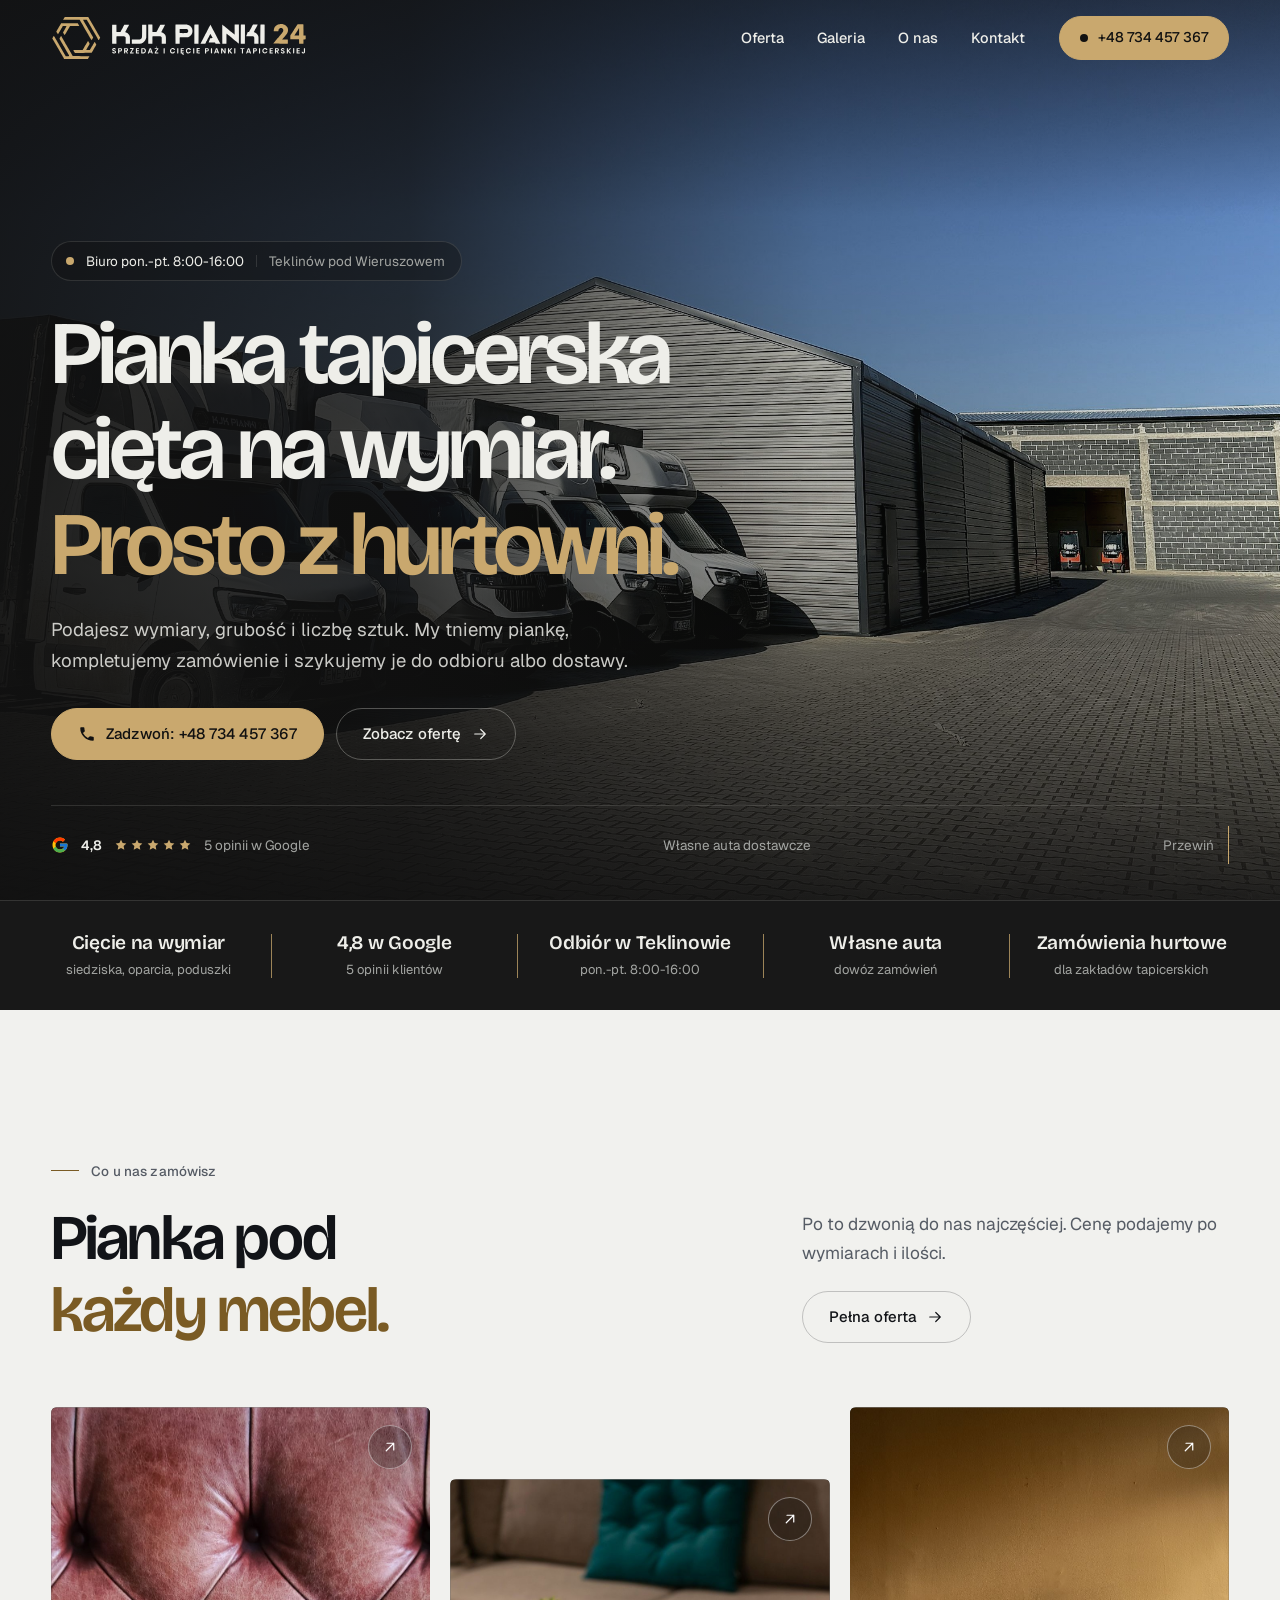
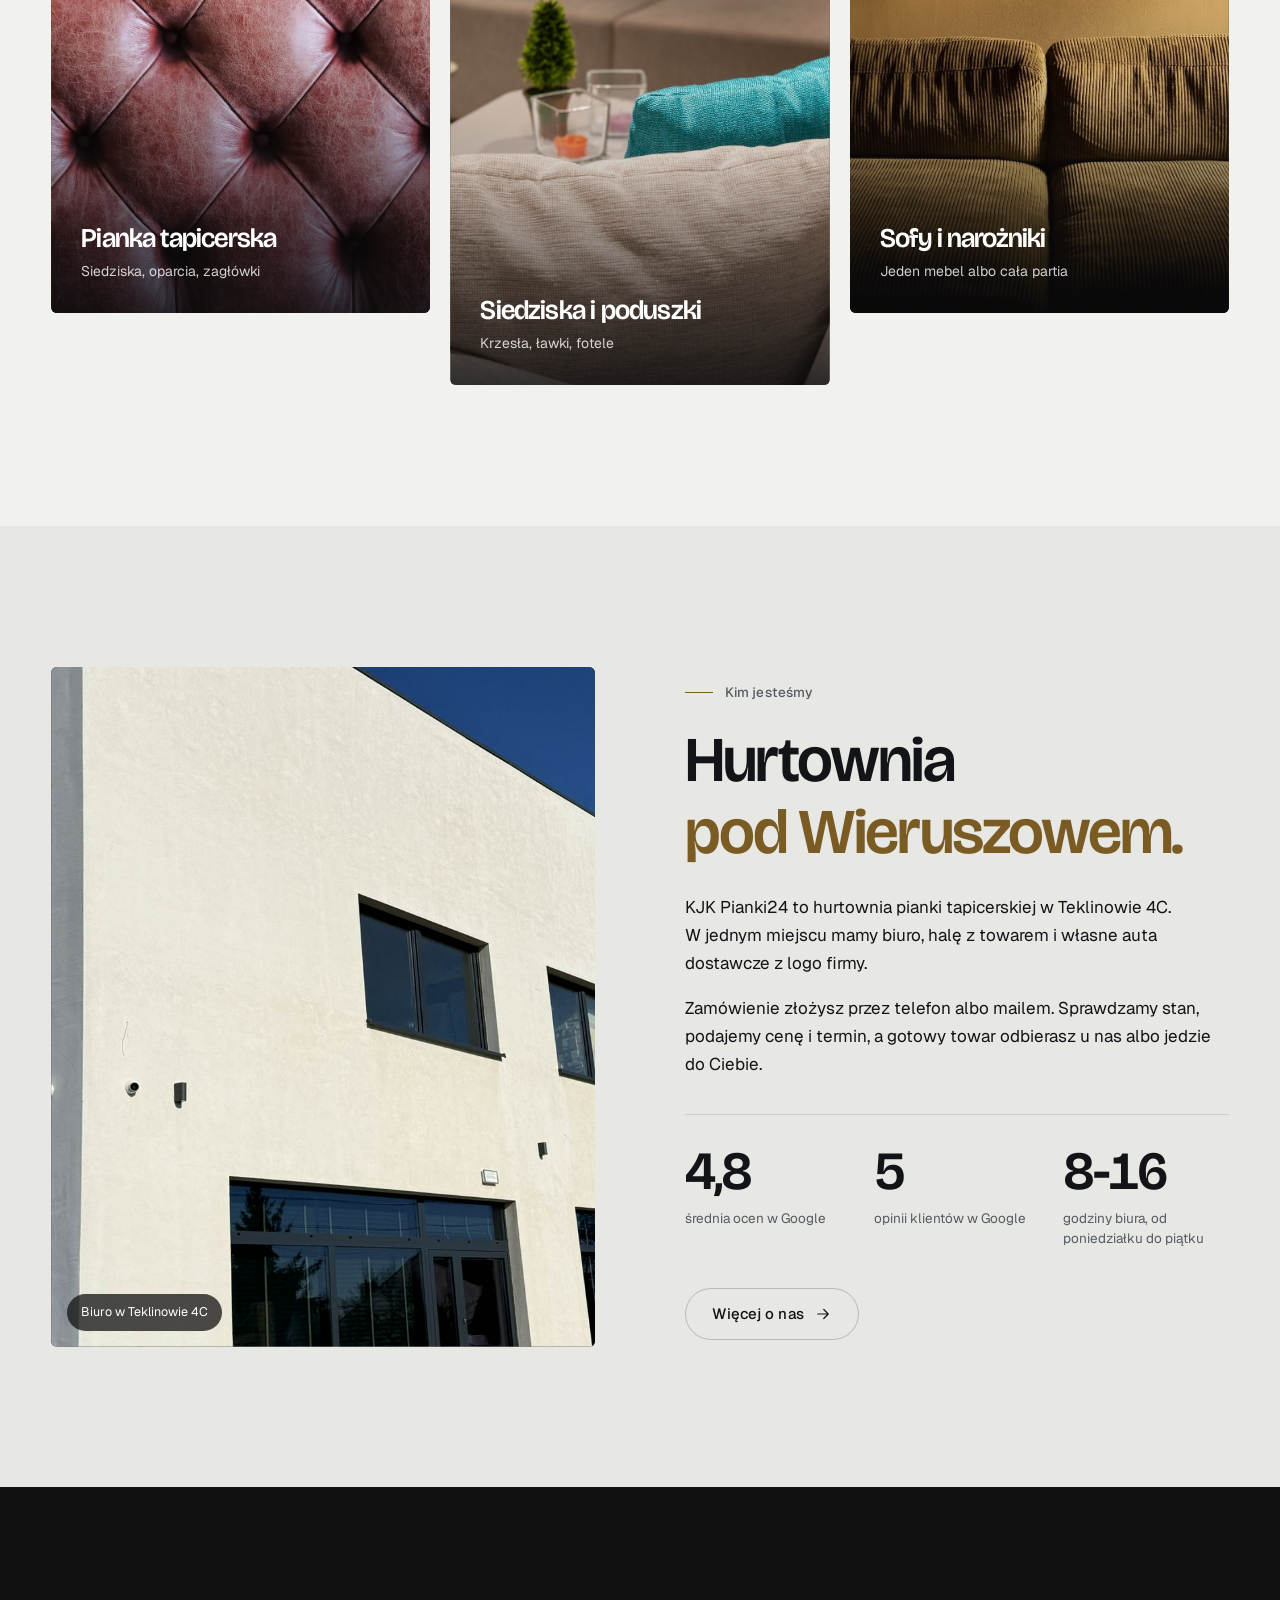
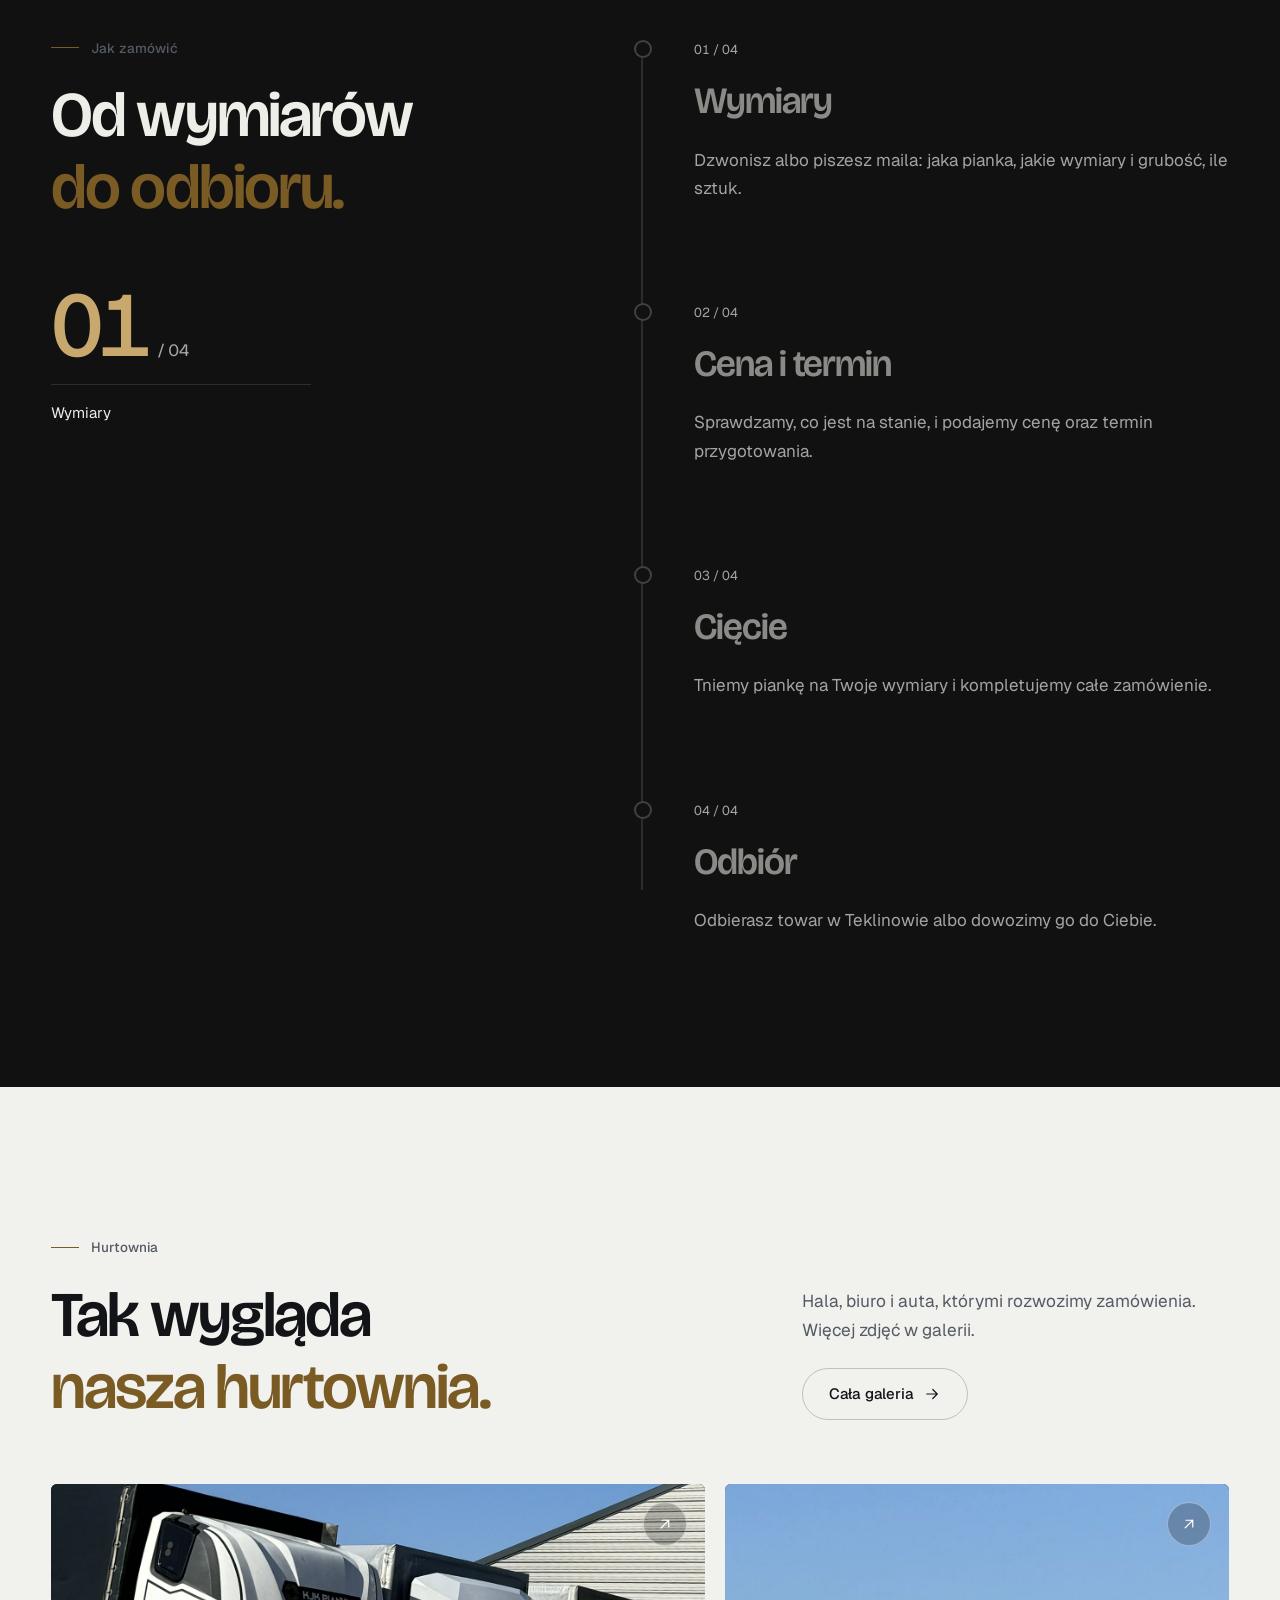
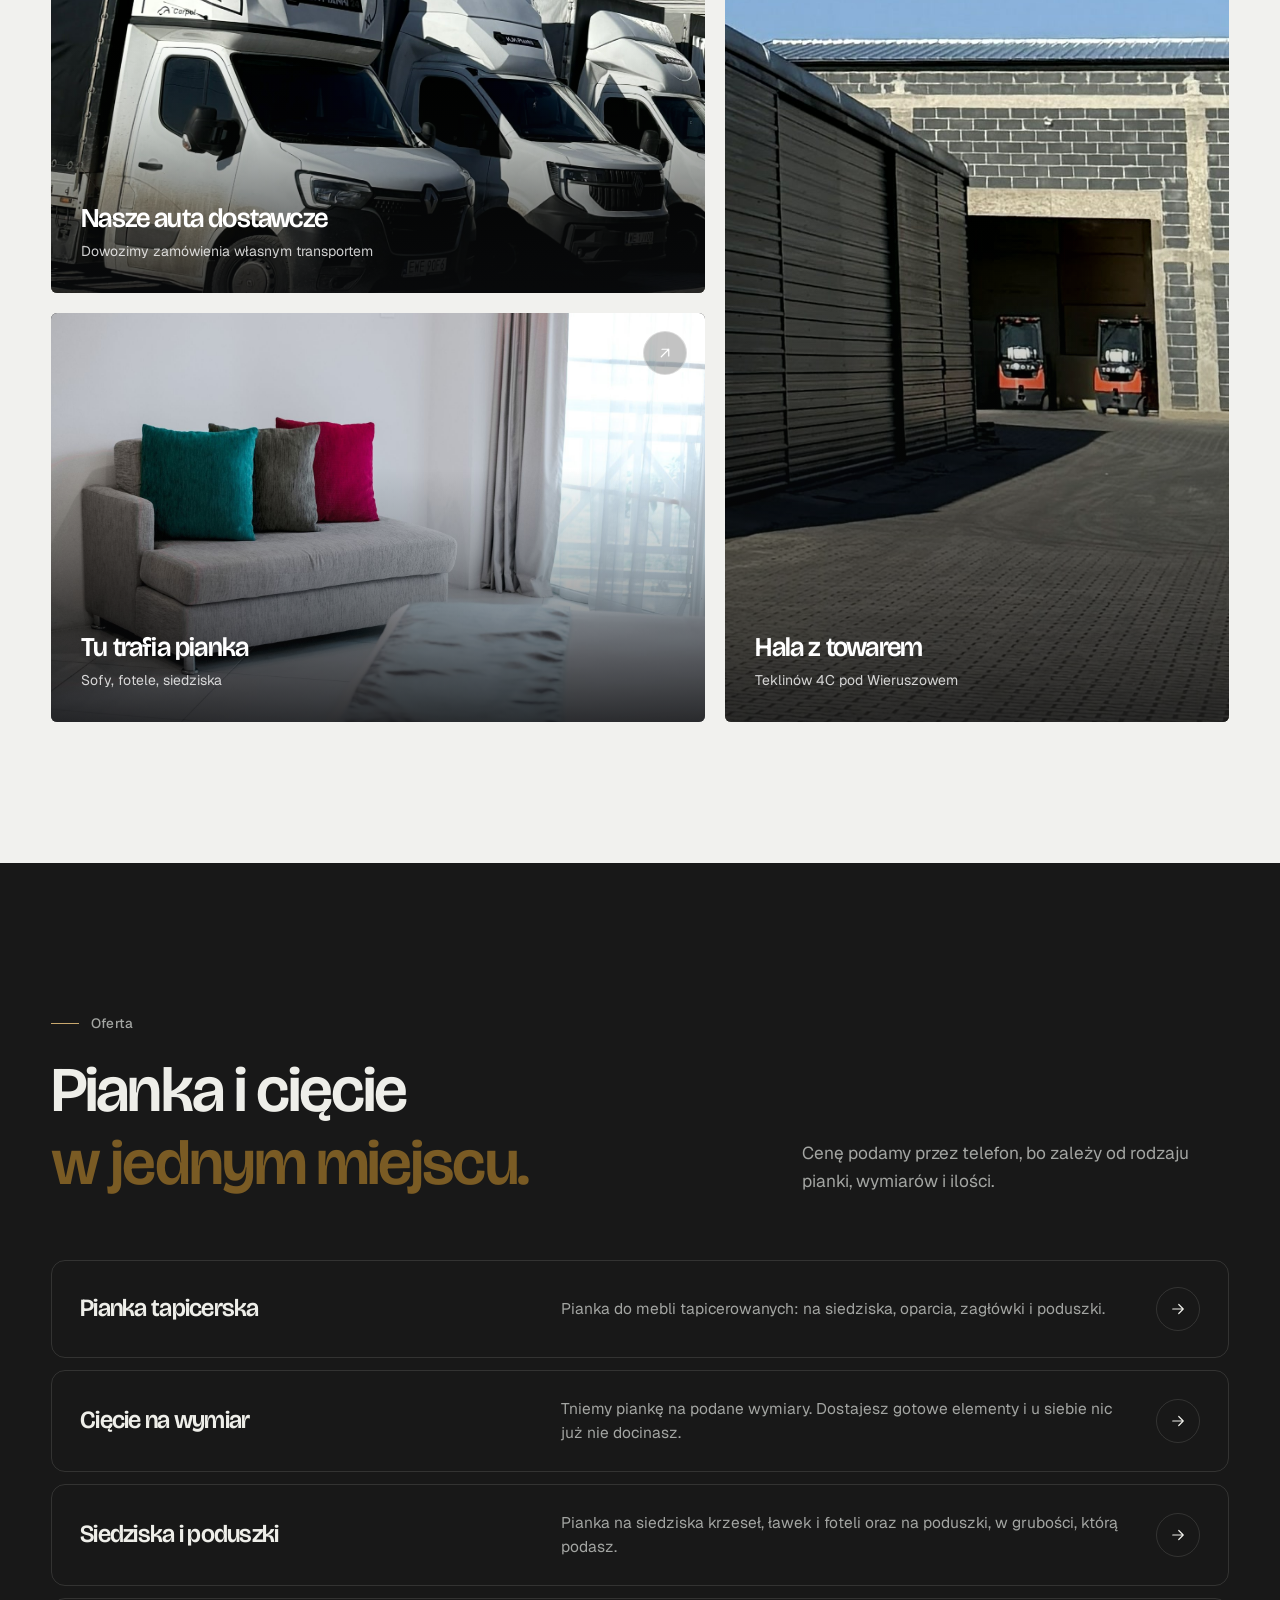
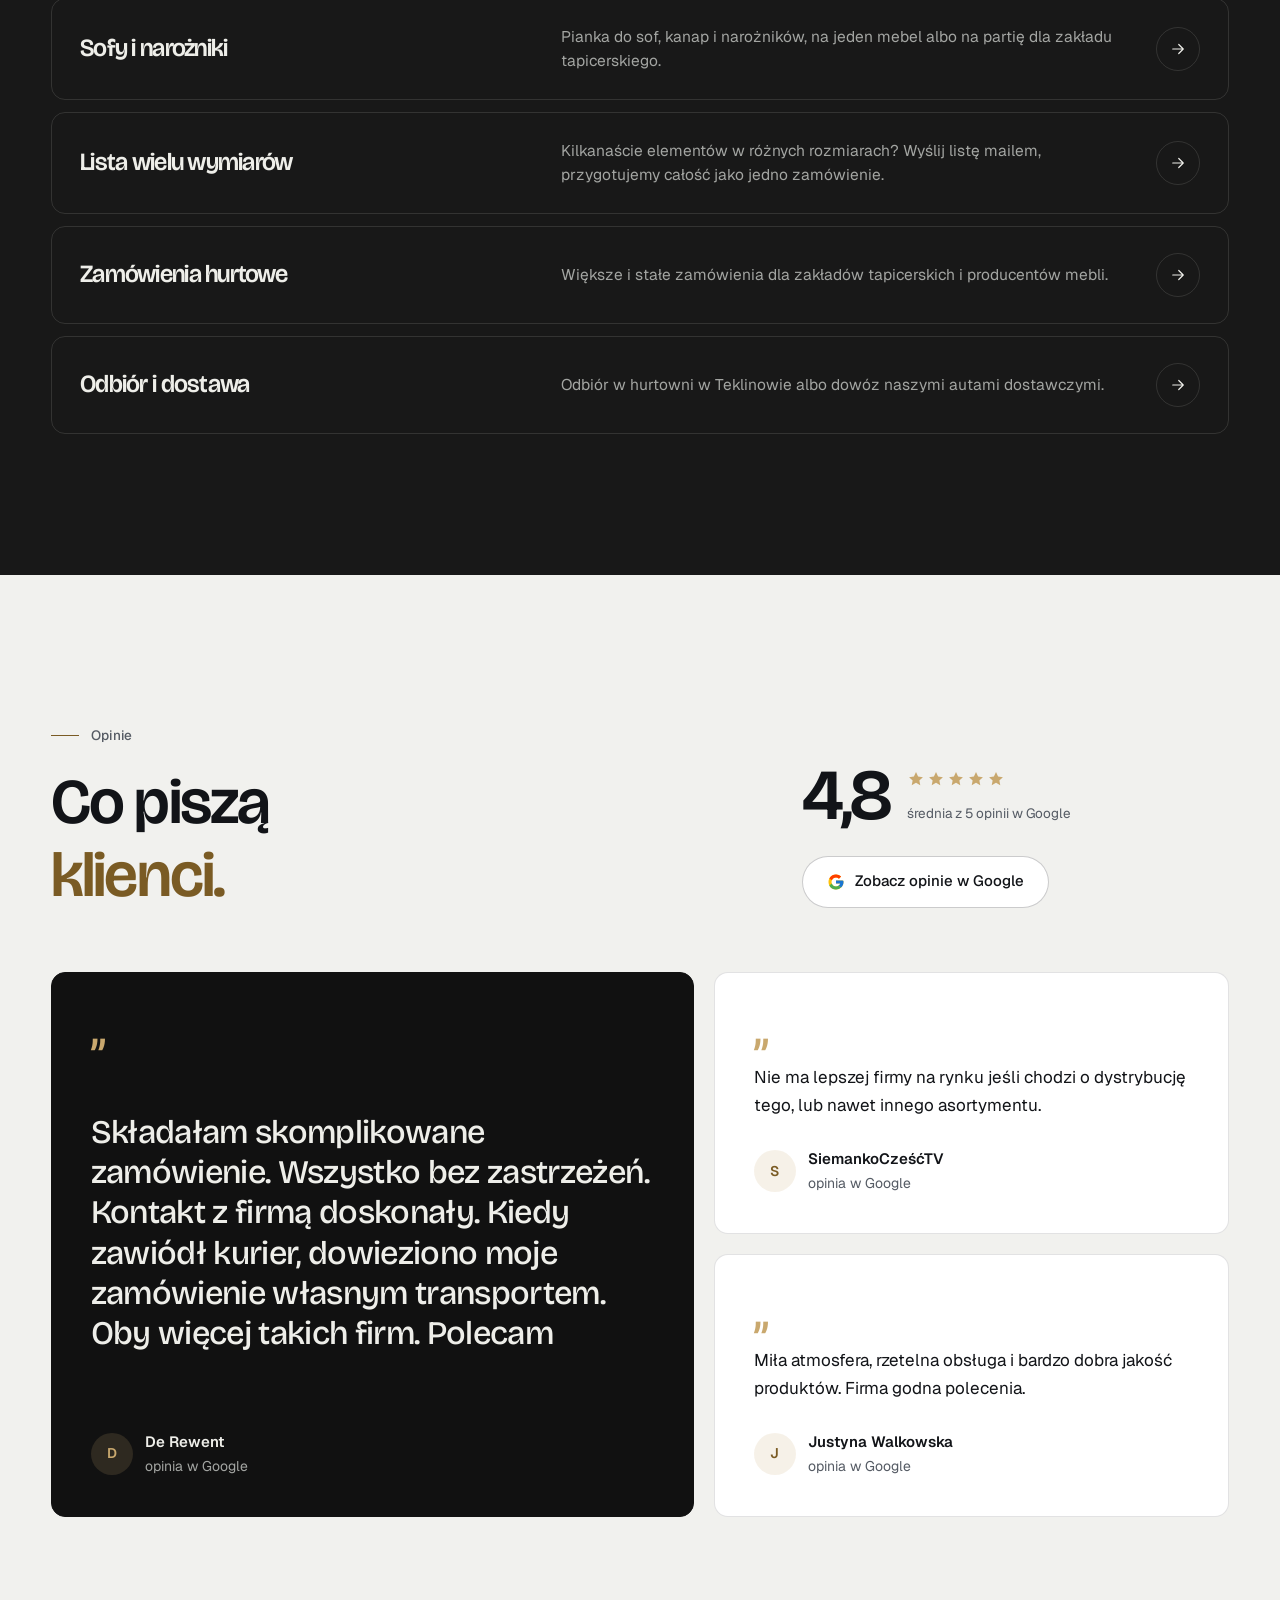
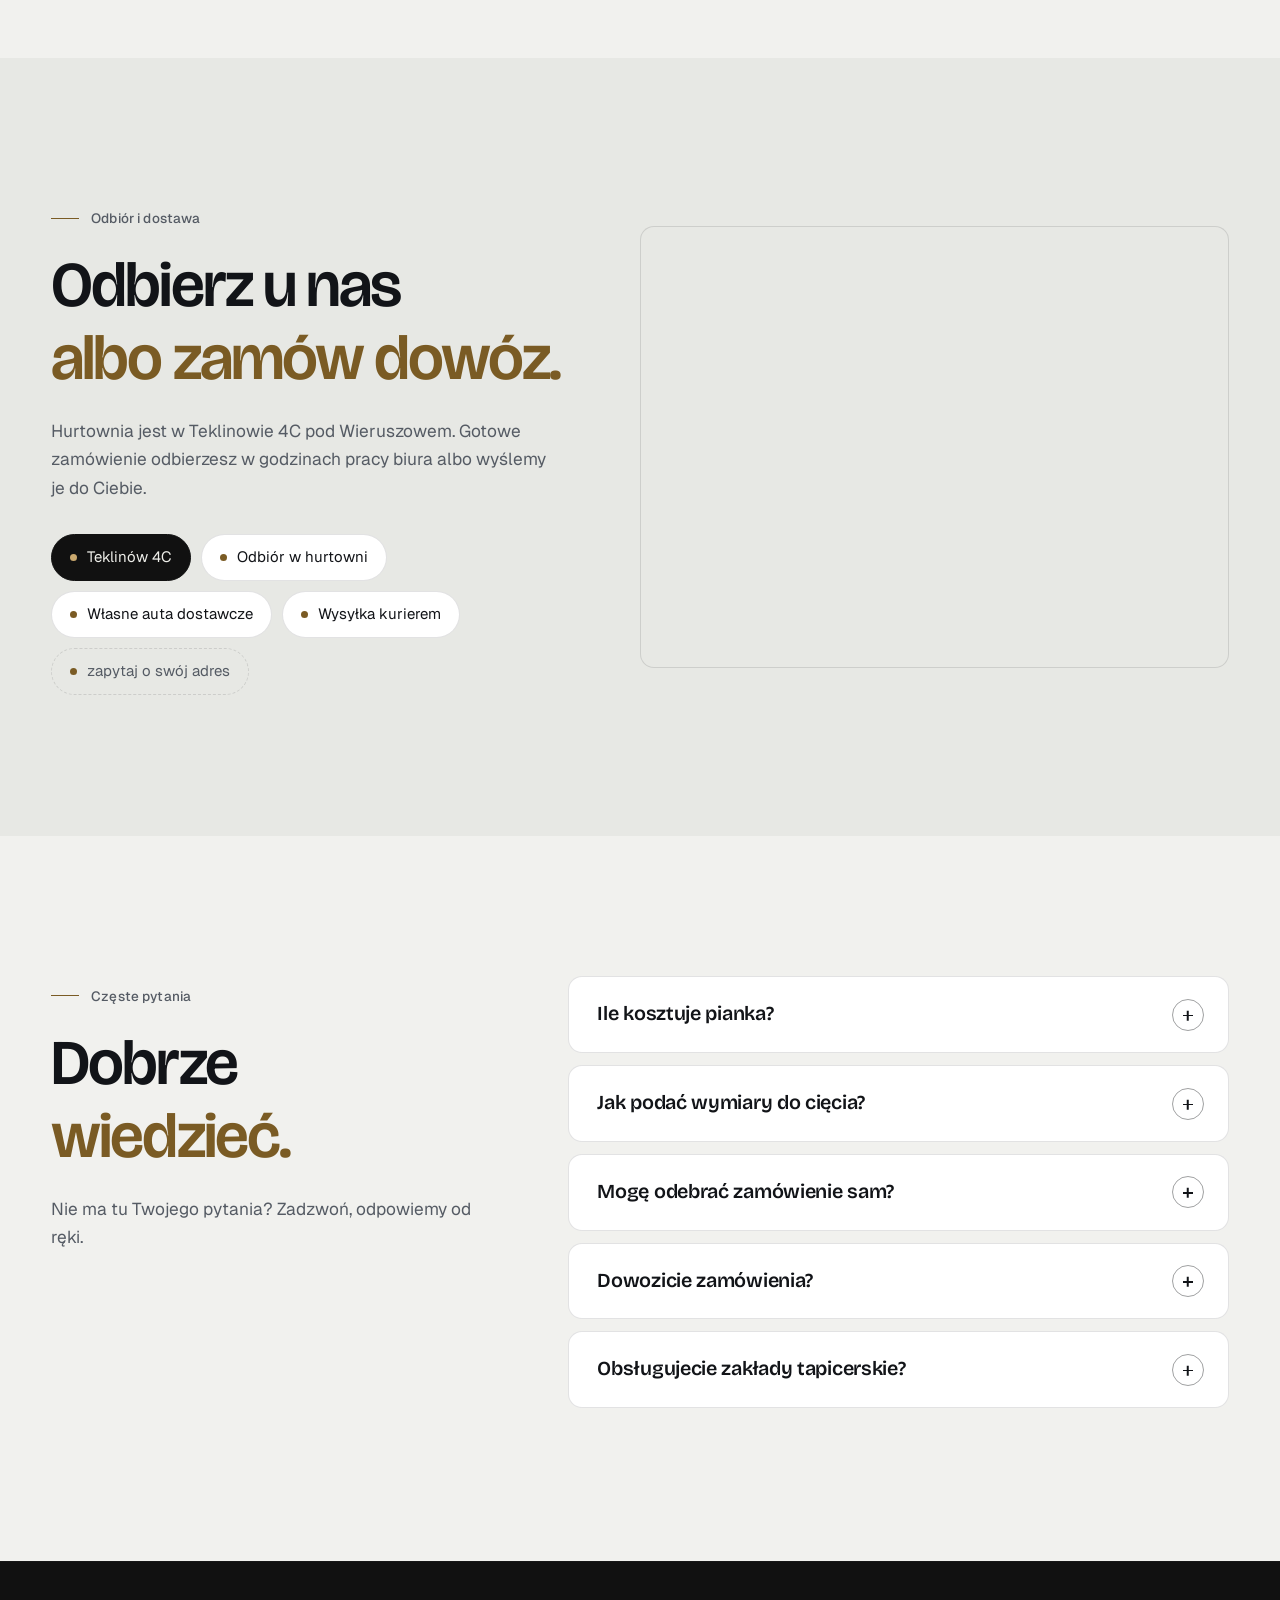
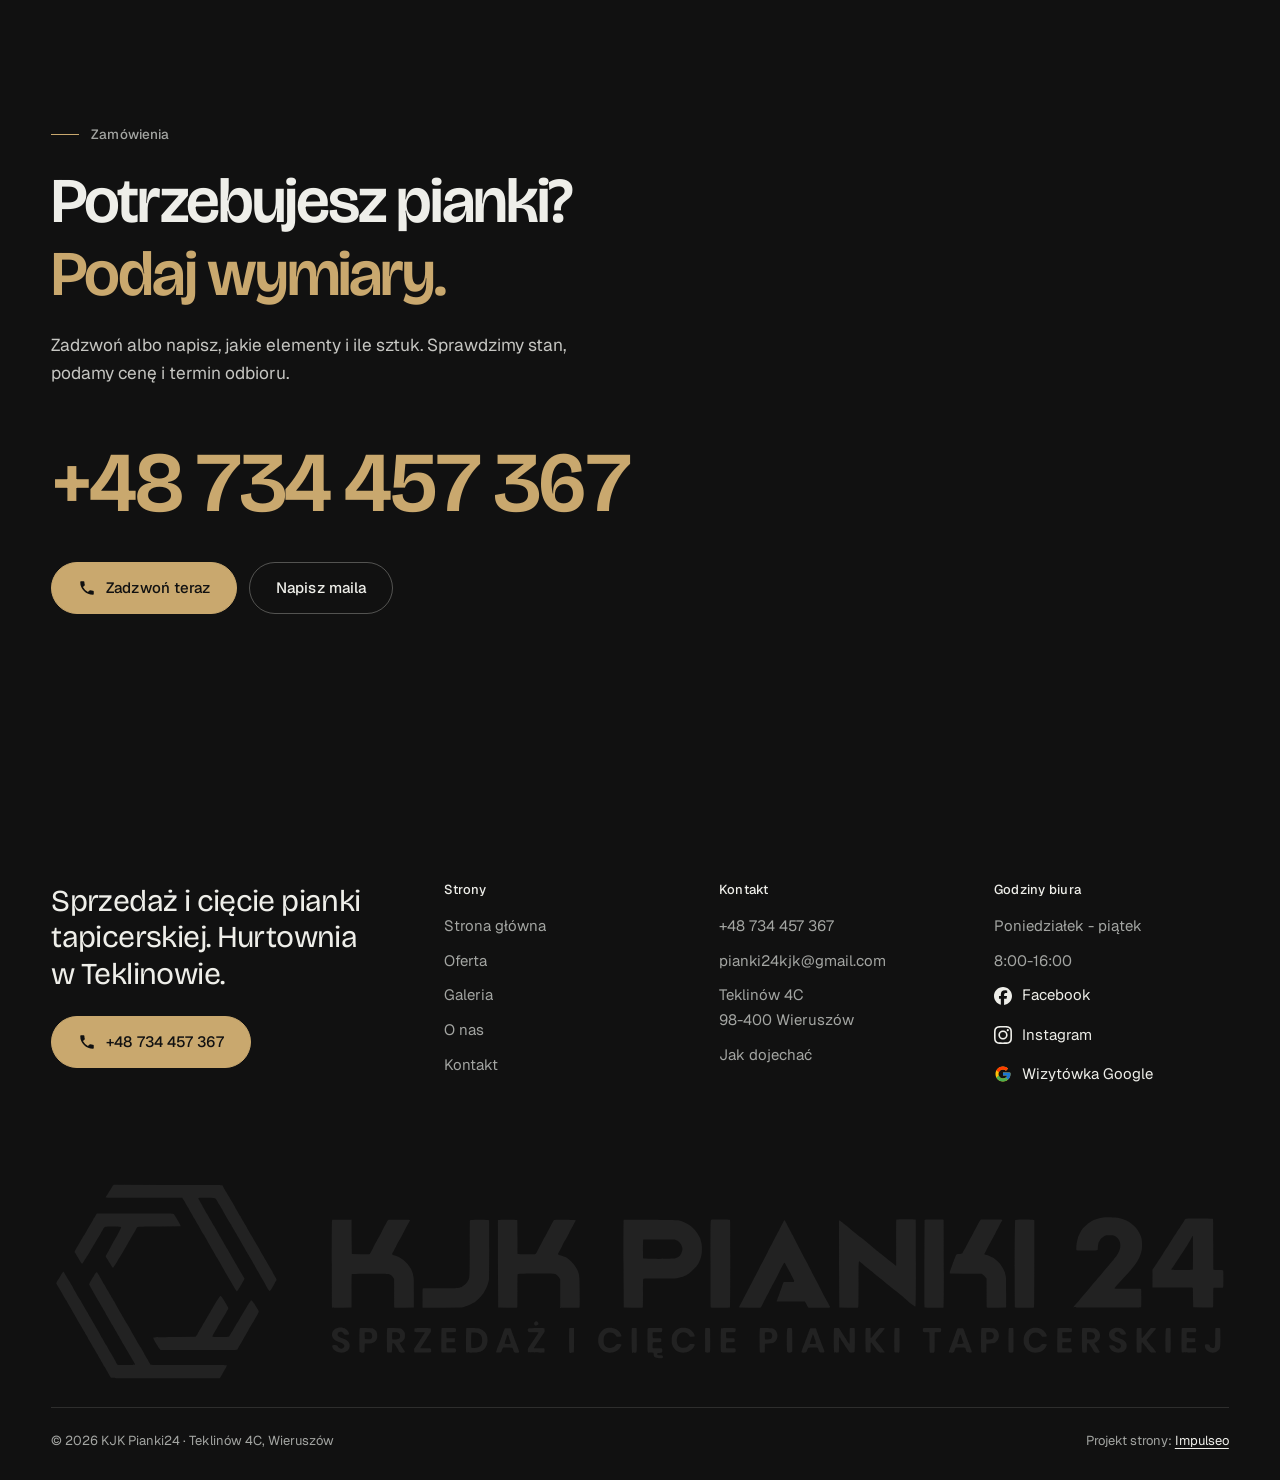
==== commit d0ce2121: "[claude-edit][cmt:5715ec97-2bc6-41bd-92c3-cad041378afa] nowy projekt strony na wzór ElMac: grafit + " ====
--- a/index.html
+++ b/index.html
@@ -3,216 +3,387 @@
 <head>
 <meta charset="UTF-8">
 <meta name="viewport" content="width=device-width, initial-scale=1.0">
-<title>KJK Pianki24 - Pianka tapicerska, sprzedaż i cięcie · Wieruszów</title>
-<meta name="description" content="KJK Pianki24 - hurtownia pianki tapicerskiej w Teklinowie pod Wieruszowem. Sprzedaż pianki tapicerskiej i cięcie na wymiar. Odbiór w hurtowni albo dostawa. Biuro czynne pon.-pt. 8:00-16:00.">
-<link rel="canonical" href="https://kris20032.github.io/kjkpianki24/">
+<title>KJK Pianki24 - pianka tapicerska, sprzedaż i cięcie na wymiar · Wieruszów</title>
+<meta name="description" content="Hurtownia pianki tapicerskiej w Teklinowie pod Wieruszowem. Sprzedaż i cięcie pianki na wymiar, zamówienia hurtowe, odbiór w hurtowni albo dostawa. Biuro pon.-pt. 8:00-16:00, tel. +48 734 457 367.">
+<link rel="canonical" href="https://impulseo-pl.github.io/kjkpianki24/">
 <meta name="robots" content="noindex, nofollow">
+<meta name="theme-color" content="#111111">
 <meta property="og:type" content="website">
 <meta property="og:locale" content="pl_PL">
 <meta property="og:site_name" content="KJK Pianki24">
-<meta property="og:title" content="KJK Pianki24 - Pianka tapicerska, sprzedaż i cięcie · Wieruszów">
-<meta property="og:description" content="KJK Pianki24 - hurtownia pianki tapicerskiej w Teklinowie pod Wieruszowem. Sprzedaż pianki tapicerskiej i cięcie na wymiar. Odbiór w hurtowni albo dostawa. Biuro czynne pon.-pt. 8:00-16:00.">
-<meta property="og:url" content="https://kris20032.github.io/kjkpianki24/">
-<meta property="og:image" content="https://kris20032.github.io/kjkpianki24/img/og.jpg">
+<meta property="og:title" content="KJK Pianki24 - pianka tapicerska, sprzedaż i cięcie na wymiar · Wieruszów">
+<meta property="og:description" content="Hurtownia pianki tapicerskiej w Teklinowie pod Wieruszowem. Sprzedaż i cięcie pianki na wymiar, zamówienia hurtowe, odbiór w hurtowni albo dostawa. Biuro pon.-pt. 8:00-16:00, tel. +48 734 457 367.">
+<meta property="og:url" content="https://impulseo-pl.github.io/kjkpianki24/">
+<meta property="og:image" content="https://impulseo-pl.github.io/kjkpianki24/img/og.jpg">
 <meta property="og:image:width" content="1200">
 <meta property="og:image:height" content="630">
 <meta name="twitter:card" content="summary_large_image">
-<script type="application/ld+json">{"@context": "https://schema.org", "@type": "LocalBusiness", "name": "KJK Pianki24", "url": "https://kris20032.github.io/kjkpianki24/", "telephone": "+48734457367", "image": "https://kris20032.github.io/kjkpianki24/img/og.jpg", "areaServed": "Wieruszów", "sameAs": ["https://www.facebook.com/people/KJK-Pianki24/100085469045485/", "https://www.instagram.com/kjkpianki24/", "https://www.google.com/maps/place/KJKPianki24/@51.306564,18.1231063,17z/data=!4m6!3m5!1s0x471a9ff945ef7c53:0xb045e8f2e6f829d7!8m2!3d51.3063534!4d18.1235981!16s%2Fg%2F11tp8qrjy9"]}</script>
+<script type="application/ld+json">{"@context": "https://schema.org", "@type": "Store", "name": "KJK Pianki24", "url": "https://impulseo-pl.github.io/kjkpianki24/", "telephone": "+48734457367", "email": "pianki24kjk@gmail.com", "image": "https://impulseo-pl.github.io/kjkpianki24/img/og.jpg", "address": {"@type": "PostalAddress", "streetAddress": "Teklinów 4C", "postalCode": "98-400", "addressLocality": "Wieruszów", "addressCountry": "PL"}, "geo": {"@type": "GeoCoordinates", "latitude": 51.3063534, "longitude": 18.1235981}, "openingHours": "Mo-Fr 08:00-16:00", "aggregateRating": {"@type": "AggregateRating", "ratingValue": "4.8", "reviewCount": "5"}, "sameAs": ["https://www.facebook.com/people/KJK-Pianki24/100085469045485/", "https://www.instagram.com/kjkpianki24/", "https://www.google.com/maps/place/KJKPianki24/@51.306564,18.1231063,17z/data=!4m6!3m5!1s0x471a9ff945ef7c53:0xb045e8f2e6f829d7!8m2!3d51.3063534!4d18.1235981!16s%2Fg%2F11tp8qrjy9"]}</script>
+<script>(function(){var d=document.documentElement;d.classList.add('js');try{if(!window.matchMedia('(prefers-reduced-motion: reduce)').matches)d.classList.add('anim');}catch(e){}setTimeout(function(){if(!d.classList.contains('anim-ok'))d.classList.remove('anim');},3500);})();</script>
+<script>(function(){try{var d=document.documentElement,q=/[?&]intro/.test(location.search);if(!q&&window.matchMedia&&matchMedia('(prefers-reduced-motion: reduce)').matches)return;if(!q&&sessionStorage.getItem('kjk_intro'))return;sessionStorage.setItem('kjk_intro','1');d.classList.add('intro-on');setTimeout(function(){d.classList.remove('intro-on','intro-gra','intro-out');d.classList.add('hero-go')},4600);}catch(e){}})();</script>
+<link rel="preload" as="image" href="img/hero.jpg" fetchpriority="high">
 <link rel="preconnect" href="https://fonts.googleapis.com">
 <link rel="preconnect" href="https://fonts.gstatic.com" crossorigin>
-<link href="https://fonts.googleapis.com/css2?family=Sora:wght@600;700;800&family=Manrope:wght@400;500;600&display=swap" rel="stylesheet">
-<link rel="stylesheet" href="assets/styles.css?v=cbfecb33">
+<link href="https://fonts.googleapis.com/css2?family=Bricolage+Grotesque:opsz,wght@12..96,400..700&family=Geist:wght@400..600&display=swap" rel="stylesheet">
+<link rel="stylesheet" href="assets/styles.css?v=20261030">
+<script src="assets/lenis.min.js?v=1.1.20" defer></script>
+<script src="assets/main.js?v=20261030" defer></script>
+<meta name="nb-deploy" content="4b3add470f5c">
 </head>
 <body>
-
-<header class="nav">
-  <div class="wrap nav-inner">
-    <a class="brand brand-has-logo" href="index.html"><img class="brand-logo" src="img/logo.png" alt="KJK Pianki24" width="1316" height="332" decoding="async"></a>
-    <nav class="nav-links">
-      <a href="oferta.html">Oferta</a>
-      <a href="realizacje.html">Galeria</a>
-      <a href="o-nas.html">O nas</a>
-      <a href="kontakt.html">Kontakt</a>
-      <a href="tel:+48734457367" class="btn btn-accent">Zadzwoń +48 734 457 367</a>
-    </nav>
-    <button class="nav-toggle" aria-label="Menu"><span></span><span></span><span></span></button>
-  </div>
+<a class="skip" href="#tresc">Przejdź do treści</a>
+<header class="site-head">
+<div class="intro" aria-hidden="true"><span class="intro-line"><i></i></span><span class="intro-meta">hurtownia pianki tapicerskiej · Teklinów · Wieruszów</span></div><div class="head-in">
+  <a class="brand" href="index.html" aria-label="KJK Pianki 24 - strona główna">
+    <span class="znak"><svg class="wm" viewBox="252 256 4764 820" role="img" aria-label="KJK Pianki 24"><g transform="translate(0,1328) scale(1,-1)"><path class="g" pathLength="1" style="--i:0" d="M299 698 c-2 -2 -4 -6 -6 -9 -2 -4 -5 -8 -6 -10 -1 -2 -2 -4 -3 -5 -1 -2 -2 -4 -4 -6 -1 -3 -3 -6 -4 -7 0 -2 -2 -4 -2 -5 -1 -1 -1 -3 1 -6 8 -13 12 -20 14 -23 1 -2 3 -5 3 -6 1 -2 3 -5 5 -7 1 -3 2 -5 3 -6 1 -2 2 -4 3 -6 2 -2 6 -10 11 -18 5 -9 9 -17 11 -19 1 -2 3 -5 3 -6 1 -2 3 -5 5 -7 1 -3 2 -5 3 -6 1 -2 2 -4 3 -6 2 -2 7 -12 13 -22 6 -10 11 -20 13 -22 1 -2 3 -5 4 -8 1 -2 3 -5 4 -7 2 -2 3 -5 4 -6 0 -1 2 -4 3 -6 2 -3 4 -6 4 -7 1 -2 3 -5 5 -7 1 -3 2 -5 3 -6 1 -2 2 -4 4 -6 1 -3 3 -6 4 -7 0 -2 2 -5 3 -7 2 -2 6 -10 11 -18 5 -9 9 -17 11 -19 1 -2 3 -5 3 -6 1 -2 3 -5 4 -7 2 -3 4 -6 4 -7 1 -2 3 -5 5 -7 1 -3 2 -5 3 -6 1 -2 2 -4 3 -6 2 -3 4 -6 5 -7 0 -2 2 -5 3 -7 2 -2 5 -7 7 -11 2 -5 5 -10 7 -12 1 -2 2 -4 3 -5 0 -2 5 -10 9 -16 1 -2 3 -5 3 -6 1 -2 3 -5 4 -7 2 -3 3 -5 4 -6 0 -2 2 -3 3 -4 2 -2 8 -2 221 -2 l219 0 1 2 c1 2 3 4 4 6 0 1 2 4 4 7 1 2 3 5 4 7 0 1 2 4 3 6 13 22 14 24 11 25 0 1 -70 1 -153 1 -115 0 -153 0 -154 1 -1 1 -2 3 -3 5 -1 2 -3 5 -4 6 -1 2 -4 8 -8 14 -4 6 -7 13 -9 15 -1 2 -3 5 -3 7 -1 1 -3 4 -4 7 -3 4 -5 8 -7 12 -1 1 -3 4 -5 7 -1 2 -3 5 -4 7 0 1 -2 4 -3 6 -2 2 -7 12 -13 22 -6 10 -11 20 -13 22 -1 2 -3 5 -3 7 -1 1 -3 4 -4 7 -2 2 -4 5 -4 7 -1 1 -3 4 -4 6 -1 1 -3 4 -4 7 -6 9 -6 11 -8 14 -1 1 -3 4 -4 6 0 1 -2 4 -3 6 -2 2 -8 14 -15 25 -7 12 -13 24 -15 26 -1 2 -3 5 -3 7 -1 1 -3 4 -4 7 -2 2 -4 5 -4 7 -1 1 -3 4 -4 7 -2 2 -3 4 -4 6 -1 1 -2 3 -3 6 -2 2 -4 5 -5 7 0 1 -2 4 -3 6 -2 2 -9 15 -17 29 -8 14 -15 27 -17 29 -1 2 -3 5 -3 7 -4 6 -10 15 -11 15 -1 0 -3 -2 -6 -5 -4 -7 -5 -9 -7 -12 -1 -2 -3 -5 -5 -7 -1 -3 -2 -5 -3 -6 -1 -2 -2 -4 -3 -6 -2 -3 -4 -6 -5 -9 l-2 -4 2 -4 c1 -3 3 -6 4 -8 2 -3 4 -6 4 -7 1 -2 3 -5 4 -7 2 -3 4 -6 4 -7 1 -2 3 -5 4 -7 2 -3 4 -6 4 -7 1 -2 3 -5 4 -7 2 -3 4 -6 4 -7 1 -2 3 -5 4 -7 2 -3 4 -6 4 -7 1 -2 3 -5 4 -7 2 -3 4 -6 4 -7 1 -2 3 -5 5 -7 1 -3 2 -5 3 -6 1 -2 2 -4 4 -6 1 -3 3 -6 4 -7 0 -2 2 -5 3 -7 2 -2 7 -12 13 -22 6 -10 11 -20 13 -22 1 -2 3 -5 3 -6 1 -2 3 -5 4 -7 2 -3 4 -6 4 -7 1 -2 3 -5 5 -7 1 -3 2 -5 3 -6 1 -2 2 -4 3 -6 2 -3 4 -6 5 -7 0 -2 2 -5 3 -7 2 -2 5 -7 7 -11 2 -5 5 -10 7 -12 1 -2 3 -5 3 -6 1 -2 3 -5 4 -7 3 -5 5 -9 12 -20 4 -6 7 -13 9 -15 1 -2 2 -4 3 -5 1 -2 2 -4 3 -6 2 -2 4 -7 7 -11 2 -4 5 -8 5 -9 3 -4 1 -5 -20 -5 -27 -1 -47 -1 -49 0 -1 1 -5 6 -7 10 0 1 -2 4 -3 7 -2 2 -4 5 -4 7 -1 1 -3 4 -4 7 -2 2 -4 5 -4 7 -1 1 -3 4 -4 7 -2 2 -3 5 -4 6 -1 1 -3 4 -4 6 -2 4 -4 8 -8 15 -1 2 -3 5 -4 7 -1 1 -3 4 -4 6 0 1 -2 4 -4 7 -1 2 -3 5 -4 7 0 1 -2 4 -3 6 -2 2 -10 17 -19 33 -9 15 -17 30 -19 32 -1 2 -3 5 -3 7 -1 1 -3 4 -4 7 -2 2 -4 5 -4 7 -1 1 -3 4 -5 7 -1 2 -2 4 -3 6 -1 1 -2 3 -3 6 -2 2 -4 5 -5 7 0 1 -2 4 -3 6 -2 2 -5 9 -9 15 -4 6 -7 13 -9 15 -1 2 -3 5 -3 7 -1 1 -3 4 -4 6 -1 1 -3 4 -4 6 -2 3 -17 30 -21 36 -1 2 -3 5 -3 7 -1 1 -3 4 -4 7 -2 2 -3 4 -4 6 -1 1 -2 3 -3 6 -3 4 -11 17 -13 21 -1 2 -3 5 -4 7 -1 1 -3 5 -5 8 -4 7 -5 8 -8 4z"/><path class="g" pathLength="1" style="--i:1" d="M438 936 c0 0 -3 -3 -5 -7 -2 -3 -4 -7 -5 -9 -1 -1 -3 -4 -4 -5 0 -2 -2 -5 -3 -7 -2 -2 -4 -7 -7 -11 -2 -4 -5 -9 -6 -10 -1 -2 -3 -5 -4 -7 -3 -5 -14 -25 -16 -28 -1 -1 -3 -4 -4 -6 -2 -4 -10 -17 -13 -22 -1 -2 -2 -4 -3 -5 -1 -2 -2 -4 -3 -6 -2 -2 -4 -7 -7 -11 -5 -9 -6 -11 -8 -14 -2 -3 -3 -8 -1 -10 0 0 2 -2 3 -4 3 -6 6 -11 8 -14 1 -2 4 -7 6 -11 3 -4 5 -8 6 -9 1 -3 5 -7 6 -7 1 0 8 10 10 15 0 0 2 3 4 6 2 3 4 6 4 7 1 1 2 4 4 6 2 2 3 5 4 7 1 1 2 3 4 6 1 2 3 5 4 7 1 2 3 5 4 7 1 1 4 6 6 10 2 3 5 8 7 11 1 2 2 4 3 6 1 1 2 3 3 5 2 2 4 7 7 11 4 7 5 9 10 17 1 2 4 8 8 14 10 17 6 15 30 16 26 0 45 -1 46 -3 0 -1 -5 -11 -13 -26 -2 -3 -4 -9 -6 -12 -2 -3 -5 -9 -7 -12 -2 -4 -5 -9 -6 -10 0 -2 -2 -5 -4 -7 -1 -3 -3 -6 -4 -8 -1 -3 -3 -6 -4 -8 -2 -3 -3 -5 -4 -6 0 -2 -4 -8 -8 -15 -4 -7 -7 -13 -7 -13 0 -1 2 -5 8 -14 1 -2 3 -5 3 -6 1 -2 3 -5 4 -6 1 -2 3 -5 4 -6 5 -10 10 -16 11 -15 1 0 8 11 13 19 1 2 3 5 4 6 1 2 4 8 8 14 4 6 7 12 8 14 1 1 3 4 4 6 3 5 10 17 12 21 1 1 3 4 4 6 0 1 2 4 4 7 1 2 3 5 4 7 0 1 2 4 3 6 2 2 7 12 13 22 6 10 11 20 13 22 1 2 3 5 3 7 3 5 5 7 6 8 1 1 24 2 87 2 l87 1 0 2 c0 1 -1 3 -2 5 -1 1 -2 4 -3 5 -2 5 -9 16 -10 17 0 1 -1 2 -1 2 0 1 -1 2 -2 4 -1 1 -3 5 -5 7 -6 10 3 9 -81 9 -85 1 -232 1 -234 0z"/><path class="g" pathLength="1" style="--i:2" d="M503 1050 c-1 -1 -3 -3 -3 -4 -1 -3 -3 -5 -12 -20 -3 -6 -7 -11 -7 -12 -1 -2 -3 -5 -5 -7 -2 -3 -3 -6 -3 -6 1 -1 43 -1 155 -1 l155 0 2 -4 c5 -7 8 -12 11 -18 1 -2 3 -5 4 -7 2 -3 4 -6 4 -7 1 -2 3 -5 5 -7 1 -3 2 -5 3 -6 1 -2 2 -4 3 -6 2 -2 9 -15 17 -29 8 -14 15 -27 17 -29 1 -2 3 -5 3 -6 1 -2 3 -5 4 -7 2 -3 3 -6 4 -7 4 -7 6 -11 8 -13 1 -2 3 -5 4 -6 0 -2 2 -5 3 -7 2 -2 9 -15 17 -29 8 -14 15 -27 17 -29 1 -2 3 -5 3 -6 1 -2 3 -5 4 -7 2 -3 3 -6 4 -7 1 -1 3 -4 4 -6 1 -3 3 -6 4 -7 1 -1 2 -4 3 -6 2 -2 9 -15 17 -29 8 -14 15 -27 17 -29 1 -2 3 -5 3 -6 1 -2 3 -5 4 -7 2 -3 3 -6 4 -7 1 -1 3 -4 4 -6 1 -3 3 -6 4 -7 1 -1 2 -4 3 -6 2 -2 4 -6 6 -10 6 -10 9 -15 11 -15 1 0 6 6 8 11 1 1 3 4 4 5 3 6 19 33 19 34 0 1 -4 8 -7 13 -1 1 -4 7 -8 13 -4 6 -7 13 -9 15 -1 2 -3 5 -4 7 -1 3 -2 4 -6 11 -2 2 -5 9 -9 15 -4 6 -7 13 -9 15 -1 2 -3 5 -3 7 -1 1 -3 4 -4 7 -2 2 -3 5 -4 6 -4 7 -6 11 -8 14 -1 1 -3 4 -4 6 0 1 -2 4 -3 6 -2 2 -6 10 -11 19 -5 8 -9 16 -11 18 -1 2 -3 5 -3 7 -1 1 -3 4 -4 7 -2 2 -4 5 -4 7 -1 1 -3 4 -4 7 -3 4 -5 8 -7 12 -1 1 -3 4 -5 7 -1 2 -3 5 -4 7 0 1 -2 4 -3 6 -2 2 -9 15 -17 29 -8 14 -15 27 -17 29 -1 2 -3 5 -3 7 -1 1 -3 4 -4 7 -2 2 -4 5 -4 7 -1 1 -3 4 -4 7 -7 11 -9 10 30 10 37 -1 35 -1 41 -11 2 -3 4 -7 5 -9 3 -5 6 -9 10 -16 2 -4 5 -9 7 -11 1 -3 2 -5 3 -6 1 -2 2 -4 3 -6 4 -7 19 -33 23 -40 2 -3 4 -6 4 -7 1 0 2 -2 3 -3 0 -2 2 -5 3 -7 2 -3 4 -6 4 -7 1 -2 3 -5 5 -7 1 -3 2 -5 3 -6 1 -2 2 -4 4 -6 1 -3 3 -6 4 -7 0 -2 2 -5 3 -7 2 -2 7 -12 13 -22 6 -10 11 -20 13 -22 1 -2 3 -5 3 -6 1 -2 3 -5 4 -7 2 -3 3 -5 4 -6 1 -2 2 -4 3 -6 2 -3 4 -6 5 -7 0 -2 2 -5 3 -7 2 -2 6 -10 11 -18 4 -8 9 -15 9 -16 1 -1 3 -6 6 -11 3 -5 6 -11 8 -13 1 -2 3 -5 3 -6 1 -2 3 -5 4 -7 2 -3 4 -6 4 -7 1 -2 3 -5 4 -7 2 -3 4 -6 4 -7 1 -2 3 -5 4 -7 2 -3 7 -12 12 -22 7 -12 11 -17 12 -17 2 0 5 4 11 13 4 7 5 10 9 16 1 2 3 5 3 7 1 1 2 3 3 3 0 1 1 3 2 4 1 4 0 6 -13 28 -1 2 -3 5 -3 7 -1 1 -3 4 -4 7 -2 2 -3 5 -4 6 -1 1 -3 4 -4 7 -1 2 -3 5 -4 6 -1 1 -2 4 -4 7 -1 2 -3 5 -4 7 0 1 -2 4 -3 6 -2 2 -6 10 -11 19 -5 8 -9 16 -11 18 -1 2 -3 5 -3 7 -1 1 -3 4 -4 7 -2 2 -4 5 -4 7 -1 1 -3 4 -5 7 -1 2 -2 4 -3 6 -1 1 -2 3 -3 5 -2 2 -8 14 -15 25 -7 12 -13 24 -15 26 -1 2 -3 5 -3 7 -1 1 -3 4 -4 7 -2 2 -3 5 -4 6 -1 1 -3 4 -4 7 -1 2 -3 5 -4 6 -1 1 -2 4 -4 7 -1 2 -3 5 -4 7 0 1 -2 4 -3 6 -2 2 -5 9 -9 15 -4 6 -7 13 -9 15 -1 2 -3 5 -3 7 -1 1 -3 4 -4 7 -2 2 -4 5 -4 7 -1 1 -3 4 -4 6 -1 2 -3 4 -4 6 -1 2 -3 5 -4 7 0 1 -2 4 -3 6 -6 10 -24 40 -25 43 -1 2 -2 4 -3 5 -1 1 -53 1 -221 1 l-218 1 -3 -3z"/><path class="g" pathLength="1" style="--i:3" d="M936 602 c-3 -2 -10 -14 -15 -22 -3 -6 -5 -9 -9 -15 -1 -2 -4 -8 -8 -14 -4 -6 -7 -12 -8 -14 -1 -1 -3 -4 -4 -6 -1 -3 -20 -34 -25 -43 -1 -2 -2 -5 -3 -6 -4 -7 -6 -11 -8 -13 -1 -2 -3 -5 -4 -6 0 -2 -2 -5 -4 -7 -1 -3 -3 -6 -3 -7 -1 -2 -3 -5 -5 -7 l-3 -4 -70 -1 c-85 -1 -100 -1 -101 -3 -1 -1 3 -10 7 -17 2 -2 3 -5 4 -6 0 -1 2 -4 3 -5 1 -2 3 -5 4 -7 1 -3 3 -5 4 -6 0 -1 2 -3 4 -5 l3 -4 154 0 c123 0 155 0 156 1 1 1 2 3 3 5 1 1 2 4 4 7 1 2 3 5 4 7 0 1 2 4 3 6 2 2 8 14 15 26 7 11 13 23 15 25 1 2 3 5 3 7 1 1 3 4 4 7 2 2 3 5 4 6 1 1 3 4 4 7 1 2 3 5 4 6 1 1 2 4 4 7 1 2 3 5 4 7 0 1 2 4 3 6 15 25 15 26 11 32 -5 8 -6 9 -6 10 0 0 -2 3 -4 6 -2 3 -4 6 -4 7 0 0 -1 2 -2 3 -1 0 -2 2 -2 2 0 2 -8 12 -10 12 -1 0 -5 -6 -13 -19 -3 -5 -5 -9 -6 -10 0 -1 -3 -5 -5 -8 -2 -4 -5 -9 -6 -10 -1 -2 -4 -7 -6 -10 -2 -4 -5 -9 -6 -10 -1 -2 -3 -5 -4 -7 -3 -5 -10 -17 -12 -20 -1 -2 -3 -5 -4 -7 -2 -4 -10 -17 -11 -19 -1 -2 -3 -5 -5 -8 -2 -3 -4 -6 -4 -7 -1 -1 -2 -3 -4 -6 -4 -8 -4 -8 -24 -8 -27 -1 -47 0 -47 2 0 2 2 6 7 15 1 2 3 5 4 6 1 1 2 4 3 6 2 2 5 7 7 12 2 4 5 9 7 11 1 2 2 4 3 6 1 1 2 3 3 6 2 2 5 7 7 11 2 3 5 8 6 10 1 1 3 4 4 6 1 1 4 6 6 11 2 4 5 8 6 9 2 4 1 7 -1 11 -2 2 -3 4 -3 5 -1 1 -2 3 -3 6 -2 2 -5 7 -7 11 -8 14 -15 23 -16 23 0 0 -1 -1 -2 -2z"/><path pathLength="1" style="--i:4" d="M1389 908 c-1 -1 -1 -65 -1 -176 0 -157 0 -174 2 -175 1 -2 6 -2 39 -2 l39 1 0 67 c0 48 0 68 1 69 1 1 138 2 148 0 9 -1 15 -7 21 -17 l2 -4 0 -57 c0 -47 0 -57 1 -58 1 -1 13 -1 40 -1 l39 1 0 59 c0 56 0 60 -2 67 -1 5 -2 10 -2 11 0 1 -1 3 -2 6 -1 2 -2 4 -2 5 0 0 -2 4 -4 9 -15 27 -42 49 -69 55 -7 2 -8 4 -6 8 1 2 4 7 6 10 2 4 5 11 8 15 2 4 5 11 7 15 2 3 5 8 6 11 2 3 8 13 16 29 1 2 4 7 6 12 3 4 6 11 8 15 2 3 6 10 8 14 6 10 6 11 6 12 -1 2 -6 2 -44 2 l-43 0 -2 -3 c-2 -1 -4 -5 -6 -9 -2 -4 -5 -10 -8 -14 -2 -5 -6 -12 -8 -15 -1 -4 -5 -11 -7 -15 -3 -5 -6 -12 -8 -15 -2 -4 -6 -11 -8 -15 -3 -5 -7 -12 -9 -15 -1 -4 -5 -11 -7 -15 -3 -5 -6 -11 -8 -15 -2 -3 -4 -6 -4 -7 -1 -1 -13 -1 -38 -1 l-35 1 -1 69 0 69 -39 0 -39 0 -1 -3z"/><path pathLength="1" style="--i:5" d="M1411 473 c-11 -3 -16 -7 -20 -15 -6 -14 0 -30 14 -36 2 -1 7 -3 9 -4 3 -1 6 -2 6 -2 1 0 4 -1 8 -3 5 -3 7 -4 9 -8 l2 -5 -2 -4 c-2 -4 -6 -7 -10 -7 -6 0 -15 7 -15 10 0 3 -3 4 -10 5 -12 0 -14 -2 -11 -10 7 -20 42 -28 60 -13 12 10 13 30 1 40 -3 3 -10 7 -11 7 -1 0 -3 1 -5 2 -3 1 -8 3 -11 4 -12 5 -15 9 -13 16 1 9 16 11 22 3 4 -7 4 -7 13 -7 10 0 12 1 10 7 -5 17 -27 26 -46 20z"/><path pathLength="1" style="--i:6" d="M1501 472 c-2 -2 -2 -94 0 -96 1 -2 3 -2 9 -3 11 0 11 0 11 19 0 12 0 17 1 18 1 1 5 1 12 1 15 0 18 1 25 5 10 7 13 13 13 26 0 14 -4 21 -16 28 l-4 2 -25 1 c-19 0 -25 0 -26 -1z m43 -17 c5 -2 7 -7 7 -14 0 -6 0 -6 -3 -10 l-4 -3 -11 0 -11 1 -1 12 c0 7 0 13 0 14 1 1 19 2 23 0z"/><path pathLength="1" style="--i:7" d="M1612 471 c-2 -3 -1 -92 0 -95 1 -2 2 -2 9 -2 5 0 9 0 9 0 1 1 2 7 2 19 l1 19 2 0 c2 0 4 0 5 -1 1 -1 7 -9 8 -12 1 -2 3 -6 6 -9 2 -4 5 -9 5 -11 3 -4 6 -6 15 -6 10 1 12 2 8 8 -5 7 -14 21 -14 21 0 1 -1 3 -2 5 -3 4 -4 7 -1 8 5 1 7 3 10 6 8 7 9 10 9 22 0 9 0 10 -3 15 -4 6 -6 8 -12 12 l-5 2 -26 1 c-24 0 -25 0 -26 -2z m41 -16 c2 0 5 -2 7 -4 3 -3 4 -3 4 -10 0 -11 -5 -14 -23 -14 -6 0 -8 0 -8 2 -1 2 -1 26 0 26 1 1 16 1 20 0z"/><path pathLength="1" style="--i:8" d="M1723 472 c0 -1 -1 -4 -1 -8 0 -8 0 -8 22 -8 19 0 22 0 19 -3 0 -1 -10 -16 -21 -33 l-21 -31 0 -6 c0 -5 0 -7 1 -8 1 -1 11 -1 34 -1 36 0 34 -1 34 8 0 9 0 9 -24 9 -15 0 -20 0 -20 1 0 1 5 9 12 19 6 9 13 19 14 21 2 4 4 7 10 15 7 11 7 10 7 17 0 4 -1 7 -1 8 -2 2 -63 2 -65 0z"/><path pathLength="1" style="--i:9" d="M1832 472 c-1 0 -2 -95 0 -97 1 -1 6 -1 28 -1 l27 0 2 2 c2 2 2 4 2 7 -1 8 -2 8 -21 8 -10 0 -17 0 -17 1 -1 1 -2 21 -1 23 1 1 5 1 16 1 9 0 16 0 17 1 1 0 1 3 1 8 l0 7 -16 0 c-9 0 -17 0 -17 1 -1 1 -2 22 -1 23 1 0 9 0 18 0 11 0 18 1 19 2 1 0 1 3 2 6 0 9 1 9 -30 9 -15 0 -28 0 -29 -1z"/><path pathLength="1" style="--i:10" d="M1932 472 c-1 0 -2 -95 0 -97 1 -2 35 -2 46 0 29 4 45 30 39 62 -3 15 -13 26 -29 33 -5 2 -7 2 -30 3 -13 0 -25 0 -26 -1z m46 -19 c13 -5 18 -13 18 -29 0 -16 -4 -23 -16 -29 -6 -3 -26 -4 -27 -2 -2 2 -1 61 0 62 2 1 19 0 25 -2z"/><path pathLength="1" style="--i:11" d="M1947 909 c-1 -1 -1 -38 -1 -111 0 -117 0 -119 -5 -130 -6 -13 -16 -23 -28 -29 -11 -5 -17 -5 -89 -5 -50 0 -67 0 -68 -1 -1 -1 -1 -11 -1 -39 l0 -38 2 -1 c2 0 37 0 79 0 l77 1 9 2 c11 4 20 7 22 8 0 0 2 1 3 1 1 1 5 3 7 4 3 2 6 4 8 4 10 6 31 26 40 40 9 14 15 27 20 45 l2 10 1 118 c0 85 0 120 -1 121 -2 3 -75 3 -77 0z"/><path pathLength="1" style="--i:12" d="M2060 910 c0 -1 0 -81 0 -178 l1 -176 38 -1 c20 0 38 0 39 1 1 1 1 14 1 67 0 44 0 67 1 68 2 3 148 3 154 0 6 -3 12 -10 15 -16 l3 -5 0 -56 c0 -31 0 -56 0 -57 1 -2 3 -2 39 -2 28 0 38 0 39 1 2 2 1 112 -1 123 0 4 -1 9 -1 10 0 1 -1 4 -1 5 -1 2 -2 4 -2 6 -1 4 -9 18 -14 25 -9 13 -31 33 -40 36 -1 0 -3 1 -4 1 -2 2 -10 5 -17 6 -3 1 -6 2 -6 3 -2 2 -1 2 15 32 2 4 5 11 7 15 2 3 5 9 7 11 1 2 4 8 6 11 2 4 5 11 8 15 2 4 5 11 7 15 2 3 6 10 8 14 10 18 13 24 13 25 0 2 -85 3 -88 1 -1 -1 -3 -4 -5 -8 -2 -4 -6 -11 -8 -15 -3 -5 -6 -12 -8 -15 -2 -4 -6 -11 -8 -15 -3 -5 -6 -12 -8 -15 -2 -4 -6 -11 -8 -15 -3 -5 -6 -12 -8 -15 -2 -4 -6 -11 -8 -15 -3 -5 -6 -12 -8 -16 -2 -4 -5 -7 -6 -8 -3 -2 -70 -1 -72 0 -1 1 -1 22 -1 68 0 49 0 68 -1 69 -2 2 -77 2 -78 0z"/><path pathLength="1" style="--i:13" d="M2086 467 c-3 -7 -6 -15 -6 -17 0 0 -1 -2 -2 -4 -1 -2 -2 -5 -2 -7 -1 -2 -2 -4 -2 -5 -1 0 -2 -3 -2 -5 -1 -3 -3 -8 -4 -11 -2 -4 -4 -9 -4 -11 -1 -2 -2 -4 -2 -5 -1 -2 -2 -4 -3 -6 0 -2 -1 -4 -2 -5 0 -2 -1 -3 -1 -4 0 -1 -1 -3 -2 -6 -3 -7 -2 -8 9 -7 10 0 11 0 13 9 1 3 3 7 4 8 l2 3 17 0 c10 0 18 -1 19 -1 1 -1 5 -11 6 -15 1 -4 5 -5 14 -5 8 1 9 2 7 7 -1 6 -5 14 -7 20 -1 2 -2 5 -2 6 0 1 -1 2 -1 4 -1 1 -2 3 -3 5 0 2 -2 7 -4 11 -1 3 -3 8 -4 11 0 2 -1 5 -2 5 0 1 -1 3 -2 5 0 2 -1 5 -2 7 -1 2 -2 4 -2 4 0 1 -1 4 -2 8 l-3 6 -11 0 -12 0 -2 -5z m17 -27 c2 -5 4 -13 6 -18 5 -14 5 -13 -10 -13 l-11 1 0 3 c0 2 1 6 2 9 3 7 5 14 6 18 2 8 4 7 7 0z"/><path pathLength="1" style="--i:14" d="M2183 471 c-3 -2 -3 -10 0 -13 2 -2 3 -2 21 -2 21 0 22 0 18 -5 -1 -2 -4 -5 -5 -8 -2 -2 -4 -5 -4 -6 -2 -2 -25 -37 -29 -43 -3 -5 -3 -6 -3 -12 0 -3 0 -6 1 -7 1 -1 64 -2 66 -1 1 1 1 14 0 16 -1 1 -7 1 -22 1 -15 0 -20 0 -20 1 0 2 -2 -1 23 36 l20 30 0 6 c0 4 -1 7 -1 8 -2 2 -63 1 -65 -1z"/><path pathLength="1" style="--i:15" d="M2208 497 c-6 -10 5 -19 14 -11 3 2 3 8 0 11 -3 5 -11 4 -14 0z"/><path pathLength="1" style="--i:16" d="M2349 472 c-2 -2 -1 -96 0 -97 1 -2 17 -2 18 0 1 0 1 20 1 49 l0 49 -10 0 c-5 0 -9 0 -9 -1z"/><path pathLength="1" style="--i:17" d="M2500 473 c-31 -8 -45 -50 -26 -80 3 -4 12 -13 15 -14 1 0 2 -1 3 -1 5 -5 25 -6 36 -3 15 4 22 10 30 25 4 8 3 8 -8 9 -10 0 -10 0 -16 -8 -7 -9 -23 -11 -33 -6 -10 6 -14 13 -13 29 0 13 1 17 7 23 10 11 30 10 39 -1 2 -2 4 -5 5 -6 2 -2 3 -2 11 -2 11 1 12 1 7 11 -10 20 -33 29 -57 24z"/><path pathLength="1" style="--i:18" d="M2569 911 c-1 -1 -1 -30 -1 -178 l1 -177 38 -1 c20 0 38 0 39 1 1 1 1 12 1 58 0 50 0 57 2 58 1 2 8 2 64 2 40 0 65 0 71 1 12 2 28 7 38 12 2 2 6 4 8 5 14 8 40 36 43 46 0 2 1 3 2 4 0 1 1 2 1 3 0 0 1 2 2 4 8 16 10 55 4 73 -1 3 -2 7 -2 8 0 0 -1 2 -1 4 -1 1 -3 6 -5 10 -11 23 -32 44 -55 54 -12 6 -18 8 -30 11 -9 2 -217 3 -220 2z m211 -82 c13 -5 21 -14 25 -28 2 -8 2 -8 0 -16 -3 -15 -12 -25 -27 -30 -9 -3 -129 -3 -130 0 -2 3 -1 75 0 76 1 0 30 0 64 0 59 0 63 0 68 -2z"/><path pathLength="1" style="--i:19" d="M2602 472 c-2 -2 -1 -95 1 -97 0 -1 4 -1 8 -2 12 0 11 -4 11 51 0 35 0 47 -1 48 -2 1 -17 1 -19 0z"/><path pathLength="1" style="--i:20" d="M2667 472 c-2 -1 -2 -4 -2 -48 0 -56 -1 -51 12 -50 12 0 13 -1 13 -7 0 -11 6 -15 22 -16 15 0 16 0 16 6 -1 5 -2 6 -12 6 -8 0 -12 2 -12 5 0 3 2 4 10 4 10 1 11 2 11 10 0 9 0 9 -19 9 -12 0 -18 0 -19 1 -2 2 -1 23 1 23 0 1 8 1 16 1 17 0 17 0 17 8 0 8 1 8 -17 8 -8 0 -16 0 -16 1 -2 0 -3 21 -1 23 1 0 9 0 18 0 14 0 17 0 18 2 2 1 3 12 1 14 -2 1 -55 1 -57 0z"/><path pathLength="1" style="--i:21" d="M2797 473 c-13 -4 -23 -12 -31 -27 -4 -8 -4 -36 0 -43 1 -3 2 -5 2 -5 0 -2 7 -10 10 -14 24 -20 63 -12 76 15 4 9 3 10 -8 10 l-9 0 -3 -4 c-8 -10 -13 -12 -23 -12 -9 0 -13 1 -19 6 -8 8 -11 30 -5 41 10 19 33 21 46 4 l4 -6 9 0 10 1 0 2 c1 7 -11 22 -21 28 -10 5 -26 6 -38 4z"/><path pathLength="1" style="--i:22" d="M2899 472 c-1 -1 -1 -13 -1 -49 l0 -47 2 -1 c3 -2 15 -2 17 0 2 1 2 7 2 49 0 45 0 47 -2 48 -3 1 -16 1 -18 0z"/><path pathLength="1" style="--i:23" d="M2924 911 c-4 -1 -4 4 -4 -179 0 -172 0 -175 2 -176 3 -2 75 -1 77 0 1 2 2 352 0 354 -1 1 -6 2 -37 2 -20 0 -37 0 -38 -1z"/><path pathLength="1" style="--i:24" d="M2963 472 c-2 -2 -2 -94 0 -96 1 -2 4 -2 29 -2 31 0 30 -1 30 9 0 8 -1 8 -20 8 -12 0 -17 0 -18 1 -2 2 -1 23 1 23 0 1 8 1 16 1 17 0 17 0 17 9 0 7 0 7 -17 7 -8 0 -16 0 -16 1 -2 0 -3 21 -1 23 1 0 9 0 18 0 15 0 16 0 18 2 2 2 3 12 1 14 -2 2 -56 2 -58 0z"/><path pathLength="1" style="--i:24" d="M3120 472 c-2 -2 -2 -94 0 -97 2 -1 3 -2 10 -1 5 0 9 0 9 1 1 1 1 9 1 18 0 11 0 16 1 17 1 0 8 1 15 1 12 1 14 1 19 3 21 11 22 44 0 56 -5 2 -6 2 -29 3 -19 0 -25 0 -26 -1z m43 -17 c8 -5 9 -18 2 -25 -3 -2 -21 -4 -24 -2 -1 1 -2 26 0 27 1 2 19 1 22 0z"/><path pathLength="1" style="--i:24" d="M3218 908 c-1 0 -3 -5 -6 -11 -4 -6 -10 -19 -14 -27 -5 -9 -11 -21 -14 -27 -4 -7 -10 -19 -14 -27 -5 -9 -11 -21 -15 -27 -3 -7 -8 -17 -11 -23 -4 -7 -10 -19 -14 -27 -5 -9 -11 -21 -14 -27 -4 -7 -9 -17 -12 -23 -4 -7 -10 -19 -14 -27 -5 -9 -10 -20 -12 -23 -2 -4 -7 -13 -10 -19 -8 -14 -16 -31 -24 -46 -3 -6 -6 -12 -7 -12 -1 -1 -1 -3 -1 -4 l1 -2 42 -1 c23 0 43 0 44 1 1 0 5 8 15 29 2 3 7 12 10 19 4 6 9 16 12 23 4 6 8 14 10 19 10 17 29 55 40 77 9 16 10 17 13 9 5 -9 14 -27 21 -38 3 -7 8 -16 10 -20 2 -5 5 -9 5 -10 1 -1 1 -2 1 -3 -1 -2 -3 -2 -22 -2 l-21 0 -2 -2 c-1 -3 -4 -9 -7 -20 -1 -3 -3 -8 -4 -11 -2 -4 -4 -9 -4 -11 -1 -3 -3 -8 -4 -11 -2 -4 -4 -10 -5 -12 0 -3 -1 -5 -2 -6 -1 0 -1 -1 -1 -3 l0 -3 57 0 57 0 2 -4 c3 -4 5 -8 7 -13 1 -2 3 -4 4 -6 l2 -2 42 0 c23 0 43 0 43 1 3 0 2 3 0 6 -1 0 -2 2 -2 3 0 1 0 2 -1 2 0 1 -3 6 -6 12 -3 6 -7 13 -8 15 -2 2 -6 11 -11 20 -4 8 -10 20 -14 27 -3 6 -9 18 -14 27 -4 8 -10 20 -14 27 -3 6 -9 18 -14 27 -4 8 -10 20 -14 27 -3 6 -8 16 -12 23 -25 48 -31 59 -40 77 -3 6 -8 16 -12 23 -18 34 -20 39 -22 36z"/><path pathLength="1" style="--i:24" d="M3231 471 c-3 -2 -3 -92 0 -95 3 -4 14 -4 18 0 l2 2 0 46 c0 53 1 49 -11 49 -6 0 -8 0 -9 -2z"/><path pathLength="1" style="--i:24" d="M3322 469 c-1 -2 -2 -4 -2 -5 0 -1 -1 -3 -2 -5 -1 -2 -2 -5 -2 -7 -1 -2 -2 -4 -2 -5 -1 0 -2 -3 -2 -5 -1 -3 -3 -8 -4 -11 -2 -4 -4 -9 -4 -10 -1 -2 -2 -5 -2 -6 -1 -2 -2 -5 -3 -7 -1 -2 -2 -6 -4 -10 -1 -4 -3 -9 -4 -11 0 -3 -1 -5 -2 -6 -1 0 -1 -6 0 -7 1 0 5 -1 9 -1 10 1 11 2 14 13 3 7 4 8 22 8 21 0 20 0 23 -9 4 -11 4 -11 13 -11 11 -1 13 1 9 11 -1 2 -2 5 -3 7 0 1 -2 6 -4 10 -1 3 -3 8 -4 11 0 2 -1 5 -2 5 0 1 -1 3 -1 5 -1 2 -2 4 -3 6 0 1 -1 3 -2 5 0 2 -2 7 -4 11 -1 3 -3 8 -4 11 -3 9 -5 14 -5 15 -1 1 -4 1 -12 1 l-11 0 -2 -3z m15 -26 c1 -2 2 -6 3 -8 0 -2 2 -8 4 -11 1 -4 2 -9 2 -11 l1 -3 -12 -1 c-8 0 -13 0 -13 1 0 1 1 5 2 9 2 5 4 10 4 12 1 2 2 5 3 7 0 1 1 3 1 4 0 6 3 6 5 1z"/><path pathLength="1" style="--i:24" d="M3420 472 c-2 -2 -2 -95 1 -97 1 -2 15 -2 18 0 1 1 1 7 1 31 0 33 0 35 6 25 1 -3 3 -7 4 -8 2 -2 4 -5 6 -8 12 -20 26 -40 28 -41 4 -1 17 0 19 2 2 2 2 94 0 96 -2 1 -17 1 -19 0 -1 -1 -1 -10 -1 -32 0 -18 0 -31 -1 -31 0 0 -2 3 -5 6 -2 3 -5 7 -6 10 -2 2 -3 4 -3 5 0 0 -1 1 -2 2 0 1 -2 2 -2 3 -1 2 -6 10 -13 20 l-11 18 -10 0 c-6 0 -9 0 -10 -1z"/><path pathLength="1" style="--i:24" d="M3548 472 c-2 -2 -1 -95 1 -97 1 -2 15 -2 18 0 1 1 1 5 1 21 0 22 0 22 8 12 11 -15 25 -32 28 -33 1 -1 4 -2 9 -1 4 0 9 0 10 0 1 0 2 1 2 2 0 1 -15 20 -34 43 -2 2 -3 4 -3 5 0 2 9 13 15 20 3 4 9 10 13 15 3 4 6 7 7 8 1 1 2 2 2 3 0 2 -1 3 -9 3 -13 0 -13 0 -21 -10 -5 -5 -12 -14 -16 -19 -5 -6 -9 -11 -10 -11 -1 0 -1 3 -1 19 0 13 0 19 -1 20 -2 1 -17 1 -19 0z"/><path pathLength="1" style="--i:24" d="M3665 472 c-2 -2 -2 -95 0 -97 1 0 5 -1 9 -1 12 -1 11 -6 11 49 0 36 0 48 -1 49 -2 1 -17 1 -19 0z"/><path pathLength="1" style="--i:24" d="M3672 912 c-1 -1 -1 -27 -1 -94 0 -51 0 -93 0 -93 -1 0 -70 55 -90 71 -5 4 -38 32 -51 42 -17 13 -54 44 -56 46 -2 2 -5 4 -7 5 -1 1 -8 6 -13 11 -11 9 -13 10 -14 7 0 -1 0 -80 0 -176 l1 -175 37 -1 c29 0 38 0 39 1 2 1 2 7 2 94 0 103 0 97 7 90 2 -2 13 -11 25 -21 24 -19 22 -17 31 -25 36 -29 54 -44 55 -45 0 0 5 -4 11 -9 19 -15 52 -41 54 -43 1 -1 4 -4 7 -6 3 -3 6 -5 7 -6 3 -4 31 -25 33 -25 1 1 2 9 2 175 0 129 0 176 -1 177 -2 2 -76 2 -78 0z"/><path pathLength="1" style="--i:24" d="M3780 472 c-1 0 -1 -2 -1 -7 0 -9 1 -9 14 -9 9 0 11 0 12 -1 1 -1 1 -17 1 -40 0 -45 -1 -42 11 -42 11 1 10 -2 10 43 0 34 0 39 1 40 1 0 5 1 11 0 13 0 14 0 14 8 1 10 4 9 -36 9 -20 0 -36 0 -37 -1z"/><path pathLength="1" style="--i:24" d="M3788 911 l-2 -1 -1 -176 c0 -165 0 -177 2 -178 2 -1 76 -2 76 0 2 2 1 353 0 355 -1 1 -70 1 -75 0z"/><path pathLength="1" style="--i:24" d="M3918 468 c-1 -2 -2 -4 -2 -5 0 0 -1 -2 -2 -4 0 -2 -2 -5 -2 -7 -1 -3 -3 -8 -4 -11 -2 -4 -4 -9 -4 -11 -1 -2 -2 -4 -2 -5 -1 -2 -2 -4 -3 -6 0 -2 -1 -4 -1 -5 -1 0 -2 -3 -2 -5 -1 -3 -3 -8 -4 -11 -2 -4 -4 -9 -4 -11 -1 -2 -2 -4 -3 -5 -1 -3 -1 -7 0 -8 1 0 5 0 9 -1 8 0 8 1 11 3 2 3 4 9 4 12 0 0 1 2 2 3 3 3 3 3 20 3 17 0 21 -1 21 -5 0 -2 4 -13 6 -14 1 -1 13 -2 17 -1 3 0 3 4 -1 13 -2 7 -5 13 -8 23 -1 3 -3 7 -4 9 0 1 -1 4 -2 6 0 1 -1 3 -2 5 0 1 -1 3 -2 5 0 2 -2 7 -4 11 -1 3 -3 8 -4 11 0 2 -1 5 -2 5 0 1 -1 3 -1 4 -2 6 -2 6 -14 6 l-11 0 -2 -4z m15 -24 c1 -2 2 -6 3 -8 1 -6 5 -16 7 -20 2 -6 1 -6 -12 -7 -14 0 -14 0 -10 10 1 4 2 9 3 11 1 2 2 5 2 7 1 1 2 4 2 5 0 2 2 5 3 5 0 0 1 -1 2 -3z"/><path pathLength="1" style="--i:24" d="M4012 909 c-2 -1 -4 -6 -7 -10 -4 -7 -12 -24 -19 -35 -3 -7 -9 -19 -15 -29 -5 -10 -11 -21 -16 -30 -2 -4 -6 -12 -9 -16 -9 -17 -6 -15 -19 -16 -12 -1 -13 -1 -15 -8 -1 -2 -3 -8 -4 -11 -2 -4 -4 -9 -4 -11 -1 -2 -2 -4 -3 -5 0 -2 -1 -3 -1 -4 0 -2 -1 -4 -2 -6 -1 -2 -2 -5 -2 -6 0 -1 -1 -3 -2 -5 -1 -2 -2 -5 -2 -6 0 0 -1 -3 -2 -5 -1 -2 -2 -6 -2 -8 l0 -4 64 -1 65 0 4 -3 c6 -4 9 -7 13 -13 l3 -4 0 -58 c0 -56 0 -58 2 -59 1 -1 15 -1 39 -1 l38 1 0 60 c0 58 0 61 -2 69 -1 4 -2 8 -2 9 0 2 -1 3 -1 5 -1 1 -2 2 -2 3 0 2 -6 14 -11 21 -7 12 -23 27 -34 34 -10 6 -22 11 -28 12 -8 1 -10 3 -6 8 1 1 2 4 4 7 1 2 4 9 7 14 3 5 6 11 7 13 2 3 5 9 15 27 2 4 5 11 8 15 2 4 5 11 7 15 2 3 6 10 8 15 3 4 6 11 8 15 2 4 4 7 5 8 2 0 1 5 0 5 -1 1 -21 1 -43 1 l-42 0 -2 -3z"/><path pathLength="1" style="--i:24" d="M4016 472 c-2 -2 -2 -94 0 -97 2 -1 3 -2 10 -1 5 0 9 0 9 1 1 1 1 9 1 18 0 11 0 16 1 17 1 0 8 1 15 1 12 1 14 1 19 3 21 11 22 44 0 56 -5 2 -6 2 -29 3 -19 0 -25 0 -26 -1z m44 -18 c8 -6 8 -17 1 -24 -3 -2 -21 -4 -24 -2 -1 1 -2 26 0 27 0 1 5 1 11 1 8 0 10 0 12 -2z"/><path pathLength="1" style="--i:24" d="M4127 472 c-2 -1 -2 -95 0 -97 3 -2 14 -2 17 0 2 1 2 2 2 49 0 38 0 47 -1 48 -2 1 -16 1 -18 0z"/><path pathLength="1" style="--i:24" d="M4153 910 c-3 -2 -3 -352 -1 -354 2 -1 73 -2 76 0 2 1 2 4 2 177 l0 176 -2 1 c-4 3 -73 3 -75 0z"/><path pathLength="1" style="--i:24" d="M4222 473 c-14 -3 -25 -14 -32 -29 -4 -8 -4 -32 0 -40 8 -20 24 -31 45 -31 20 0 36 10 43 26 5 9 4 9 -8 10 l-8 0 -5 -5 c-6 -8 -12 -11 -21 -11 -12 0 -19 4 -25 15 -4 7 -4 24 0 31 5 10 14 16 24 16 10 0 17 -4 26 -16 2 -2 17 -1 19 0 4 5 -10 24 -21 30 -9 5 -25 6 -37 4z"/><path pathLength="1" style="--i:24" d="M4324 472 c-1 0 -2 -95 0 -97 1 -1 6 -1 28 -1 32 0 30 -1 30 9 0 8 0 8 -20 8 -11 0 -17 0 -18 1 -1 2 -1 21 0 23 1 1 5 1 17 1 17 0 17 0 17 9 l0 7 -16 0 c-9 0 -17 0 -17 1 -2 1 -2 22 -1 23 1 0 9 0 18 0 11 0 18 1 19 2 2 1 2 12 0 14 -1 1 -53 2 -57 0z"/><path pathLength="1" style="--i:24" d="M4424 472 c-2 -1 -2 -96 1 -98 2 -1 16 -1 17 1 1 1 1 7 1 18 0 18 1 19 5 19 3 0 4 -1 17 -22 0 -1 2 -5 4 -8 5 -8 6 -9 18 -9 9 1 10 1 4 10 -2 3 -5 8 -7 12 -2 3 -5 8 -7 10 -4 7 -4 9 1 10 5 2 12 8 15 14 8 15 1 33 -14 41 -4 2 -6 2 -29 3 -13 0 -25 0 -26 -1z m40 -17 c2 0 5 -2 7 -4 6 -6 6 -14 1 -19 l-3 -4 -12 -1 c-11 0 -12 0 -13 2 -1 2 -1 24 0 26 1 1 14 1 20 0z"/><path class="g" pathLength="1" style="--i:24" d="M4509 920 c-15 -2 -38 -9 -48 -15 -19 -12 -33 -25 -42 -39 -3 -6 -10 -20 -11 -23 -1 -2 -2 -6 -2 -8 -5 -14 -8 -45 -5 -47 1 -1 20 -1 42 -1 46 0 44 -1 44 9 0 8 2 19 3 22 0 1 2 4 4 7 4 9 12 16 20 20 6 3 7 3 21 3 13 0 14 0 19 -2 24 -11 31 -40 17 -66 -1 -2 -2 -4 -3 -6 -3 -5 -4 -7 -10 -15 -3 -4 -6 -7 -6 -8 0 0 -1 -2 -3 -4 -2 -2 -7 -8 -11 -12 -4 -5 -10 -13 -14 -17 -4 -4 -10 -11 -14 -16 -4 -5 -9 -12 -12 -15 -3 -3 -8 -9 -12 -14 -4 -5 -9 -11 -11 -13 -3 -3 -8 -9 -12 -14 -4 -5 -11 -13 -15 -18 -4 -5 -14 -17 -22 -25 -7 -9 -18 -22 -24 -29 -6 -7 -11 -13 -12 -14 0 0 -1 -1 -1 -2 0 -2 3 -2 136 -2 85 0 137 0 137 1 1 0 1 17 1 37 0 20 0 37 -1 37 0 1 -21 1 -53 1 -30 0 -53 0 -54 1 -1 1 -1 1 4 7 13 15 21 23 29 32 4 5 14 15 20 22 36 39 52 66 57 97 2 15 1 41 -3 50 -1 3 -2 5 -2 6 0 0 -2 5 -4 9 -16 32 -43 52 -84 62 -11 2 -48 4 -63 2z"/><path pathLength="1" style="--i:24" d="M4554 473 c-26 -7 -30 -37 -7 -50 3 -2 5 -3 6 -3 1 0 3 -1 5 -2 3 -1 7 -3 11 -4 8 -3 12 -7 12 -13 0 -9 -9 -15 -17 -10 -4 2 -8 5 -8 7 0 4 -10 7 -20 5 -4 0 -4 -3 -1 -10 7 -16 29 -24 48 -18 25 7 29 38 6 51 -2 1 -5 2 -5 2 -1 0 -3 1 -5 2 -2 1 -5 2 -5 2 -1 0 -3 1 -5 2 -2 1 -5 2 -5 2 -3 0 -8 5 -9 9 -4 12 16 19 22 7 4 -6 5 -6 13 -6 12 0 13 2 8 11 -7 15 -25 21 -44 16z"/><path pathLength="1" style="--i:24" d="M4645 472 c-2 -1 -1 -97 0 -98 2 -1 17 -1 18 1 1 1 1 8 1 21 0 14 1 20 2 20 0 0 8 -9 16 -19 19 -25 17 -24 30 -23 8 0 11 0 11 1 0 1 -14 20 -17 22 -2 2 -22 27 -22 28 0 0 3 3 6 7 2 3 8 9 12 14 4 5 10 12 14 16 9 10 9 10 -3 11 -5 0 -10 0 -12 0 -1 -1 -7 -8 -14 -16 -7 -9 -13 -17 -15 -18 -1 -1 -3 -4 -4 -5 -3 -4 -4 -2 -4 18 0 10 0 19 0 20 -1 1 -18 2 -19 0z"/><path pathLength="1" style="--i:24" d="M4763 471 c-3 -2 -3 -92 -1 -95 1 -2 3 -2 9 -3 12 0 11 -4 11 50 0 34 0 48 -1 49 -2 2 -16 2 -18 -1z"/><path pathLength="1" style="--i:24" d="M4827 472 c-2 -1 -2 -95 0 -97 2 -2 56 -2 57 0 1 2 1 13 0 15 -1 1 -7 1 -19 1 -10 0 -17 0 -18 1 -1 2 0 22 1 23 0 1 8 1 17 1 l16 1 0 7 0 8 -16 0 c-9 0 -17 1 -17 1 -2 1 -2 21 0 22 1 1 6 1 17 1 10 0 17 0 18 1 3 1 3 14 0 15 -2 1 -54 1 -56 0z"/><path class="g" pathLength="1" style="--i:24" d="M4843 915 c-1 0 -4 -3 -6 -7 -2 -4 -7 -12 -11 -17 -3 -5 -6 -9 -6 -10 0 0 -4 -5 -16 -24 -2 -3 -4 -6 -4 -7 0 0 -1 -2 -2 -2 -1 -1 -2 -3 -2 -3 0 0 -2 -4 -5 -8 -8 -13 -14 -22 -15 -24 0 0 -3 -5 -7 -11 -11 -16 -16 -24 -17 -26 0 0 -3 -5 -7 -11 -11 -17 -16 -24 -17 -26 0 -1 -8 -13 -16 -24 l-4 -6 0 -36 c0 -19 0 -36 0 -36 1 0 37 0 81 0 67 0 81 0 82 -1 1 -1 1 -14 1 -41 l1 -38 39 -1 c23 0 41 0 41 1 1 0 1 17 1 39 0 26 0 38 1 39 1 1 5 1 19 1 10 0 18 0 19 1 2 1 2 3 2 34 0 20 0 34 -1 35 -1 1 -4 2 -19 2 -11 0 -19 1 -20 1 -1 1 -1 22 -1 103 0 94 0 102 -2 103 -1 1 -105 2 -109 0z m29 -138 c0 -37 0 -68 -1 -68 -1 -1 -85 -1 -86 0 -1 1 -1 2 0 3 3 2 15 21 15 22 0 0 1 2 2 3 1 0 2 2 2 2 0 1 8 13 32 49 4 7 8 13 8 13 0 0 1 1 2 2 0 1 2 2 2 3 1 2 2 4 3 6 10 15 17 28 17 31 1 1 2 2 3 2 1 0 1 -5 1 -68z"/><path pathLength="1" style="--i:24" d="M4963 472 c-1 -1 -1 -14 -1 -38 -1 -42 0 -41 -10 -42 -6 0 -11 3 -12 9 -1 6 -1 6 -10 7 -9 0 -10 -1 -10 -7 0 -25 36 -38 54 -19 8 7 9 11 9 54 0 34 0 35 -2 36 -3 1 -17 1 -18 0z"/></g></svg></span>
+  </a>
+  <nav class="nav-links" aria-label="Menu główne">
+    <a class="nl" href="oferta.html">Oferta</a><a class="nl" href="realizacje.html">Galeria</a><a class="nl" href="o-nas.html">O&nbsp;nas</a><a class="nl" href="kontakt.html">Kontakt</a>
+    <a class="btn btn-copper nav-cta" href="tel:+48734457367"><span class="live" aria-hidden="true"></span>+48 734 457 367</a>
+  </nav>
+  <button class="burger" type="button" aria-label="Otwórz menu" aria-expanded="false" aria-controls="mnav"><span></span><span></span></button>
+</div>
 </header>
-
-<main>
-<section class="hero-fach">
-  <img class="hf-photo" src="img/hero.jpg" fetchpriority="high" alt="KJK Pianki24" width="2200" height="1466">
-  <div class="hf-panel">
-    <div class="hf-inner">
-      <span class="hf-kicker">Hurtownia pianki tapicerskiej · Wieruszów</span>
-      <h1 class="hf-title">Pianka tapicerska <em>sprzedaż i cięcie na wymiar</em></h1>
-      <p class="hf-lead">Hurtownia w Teklinowie pod Wieruszowem. Sprzedajemy piankę tapicerską i tniemy ją na wymiar, pod siedziska, oparcia i poduszki.</p>
-      <a class="hf-phone" href="tel:+48734457367"><span class="hf-phone-lab">Zadzwoń teraz</span><span class="hf-phone-num"><svg class="ico-tel" width="16" height="16" viewBox="0 0 24 24" fill="none" aria-hidden="true"><path d="M6.6 10.8a15.5 15.5 0 0 0 6.6 6.6l2.2-2.2a1 1 0 0 1 1-.24 11.4 11.4 0 0 0 3.6.58 1 1 0 0 1 1 1V20a1 1 0 0 1-1 1A17 17 0 0 1 3 4a1 1 0 0 1 1-1h3.5a1 1 0 0 1 1 1c0 1.25.2 2.46.58 3.6a1 1 0 0 1-.25 1l-2.23 2.2Z" fill="currentColor"/></svg> +48 734 457 367</span></a>
-      <div class="hf-actions">
-        <a href="kontakt.html" class="btn btn-accent">Zadzwoń i zamów <span class="arr">→</span></a>
-        <a href="kontakt.html" class="btn btn-ghost hf-ghost">Wyślij listę wymiarów</a>
-      </div>
-      <div class="hf-trust"><svg class="ico-star" width="14" height="14" viewBox="0 0 24 24" style="vertical-align:-2px" aria-hidden="true"><path d="M12 2.8l2.85 5.8 6.4.93-4.63 4.5 1.1 6.37L12 17.4l-5.72 3 1.1-6.37-4.63-4.5 6.4-.93L12 2.8Z" fill="currentColor"/></svg> Ocena 4,8 w Google</div>
-    </div>
-  </div>
-</section>
-<section class="objawy">
-  <div class="wrap">
-    <div class="head reveal">
-      <span class="eyebrow">Zacznij tutaj</span>
-      <h2>Czego potrzebujesz?</h2>
-      <p>Wybierz temat i zadzwoń albo napisz. Sprawdzimy, co jest na stanie, i podamy cenę.</p>
-    </div>
-    <div class="obj-grid">
-      <a class="obj-tile reveal" href="kontakt.html"><span class="ot-row"><span class="ot-name">Pianka tapicerska</span><span class="ot-arr" aria-hidden="true">→</span></span></a>
-      <a class="obj-tile reveal" href="kontakt.html"><span class="ot-row"><span class="ot-name">Cięcie na wymiar</span><span class="ot-arr" aria-hidden="true">→</span></span></a>
-      <a class="obj-tile reveal" href="kontakt.html"><span class="ot-row"><span class="ot-name">Zamówienie hurtowe</span><span class="ot-arr" aria-hidden="true">→</span></span></a>
-      <a class="obj-tile reveal" href="kontakt.html"><span class="ot-row"><span class="ot-name">Dostawa zamówienia</span><span class="ot-arr" aria-hidden="true">→</span></span></a>
-    </div>
-  </div>
-</section>
-<section class="opinie-mini" aria-label="Opinie klientów">
-  <div class="wrap">
-    <div class="om-row">
-      <div class="om-item reveal"><blockquote>„Składałam skomplikowane zamówienie.”</blockquote><span class="om-autor">De Rewent</span></div>
-      <div class="om-item reveal"><blockquote>„Nie ma lepszej firmy na rynku jeśli chodzi o dystrybucję tego, lub nawet innego asortymentu.”</blockquote><span class="om-autor">SiemankoCześćTV</span></div>
-      <div class="om-item reveal"><blockquote>„Miła atmosfera, rzetelna obsługa i bardzo dobra jakość produktów.”</blockquote><span class="om-autor">Justyna Walkowska</span></div>
-    </div>
-  </div>
-</section>
-<section class="gateways-band">
-  <div class="wrap">
-    <div class="gateways">
-      <a href="oferta.html" class="gateway reveal"><img src="img/g4.jpg" alt="Pianka tapicerska" loading="lazy" width="1880" height="1253" decoding="async"><span class="g-ttl">Pianka tapicerska</span></a>
-      <a href="oferta.html" class="gateway reveal"><img src="img/g5.jpg" alt="Siedziska i poduszki" loading="lazy" width="1880" height="1253" decoding="async"><span class="g-ttl">Siedziska i poduszki</span></a>
-      <a href="oferta.html" class="gateway reveal"><img src="img/g6.jpg" alt="Sofy i narożniki" loading="lazy" width="1880" height="1253" decoding="async"><span class="g-ttl">Sofy i narożniki</span></a>
-    </div>
-  </div>
-</section>
-<section class="proces proces-os fachowcy">
+<script>(function(){var d=document.documentElement;if(!d.classList.contains('intro-on'))return;
+var wyszlo=false,koniec=false,t0=Date.now();
+function heroGotowe(){var im=document.querySelector('.hero-media img');return !!(im&&im.complete&&im.naturalWidth>0);}
+function sprzataj(){if(koniec)return;koniec=true;d.classList.add('hero-go');d.classList.remove('intro-on','intro-gra','intro-out');
+['--i-w','--i-h','--i-px','--i-py','--i-zmniejsz','--i-baza-w','--i-baza-h'].forEach(function(k){d.style.removeProperty(k);});
+try{document.dispatchEvent(new Event('wejscie:koniec'));}catch(e){}}
+function wyjdz(){if(wyszlo||koniec)return;wyszlo=true;d.classList.add('intro-out');setTimeout(function(){d.classList.add('hero-go');},240);setTimeout(sprzataj,880);}
+function moze(){if(wyszlo||koniec)return;var t=Date.now()-t0;if(t>=1500&&(heroGotowe()||t>=1950))wyjdz();else setTimeout(moze,60);}
+try{var znak=document.querySelector('.brand .znak'),wm=znak&&znak.querySelector('.wm');if(!wm){sprzataj();return;}
+znak.classList.add('mierze');var r=wm.getBoundingClientRect();znak.classList.remove('mierze');
+if(!r.width||!r.height){sprzataj();return;}
+var W=window.innerWidth,H=window.innerHeight,cel=W<680?Math.min(W*0.84,360):Math.min(W*0.44,660);cel=Math.max(r.width,cel);
+var u=function(k,v){d.style.setProperty(k,v);};
+u('--i-w',Math.round(cel)+'px');u('--i-h',Math.round(cel*r.height/r.width)+'px');u('--i-zmniejsz',(r.width/cel).toFixed(4));
+u('--i-px',Math.round(r.left+r.width/2-W/2)+'px');u('--i-py',Math.round(r.top+r.height/2-H/2)+'px');
+u('--i-baza-w',Math.round(r.width)+'px');u('--i-baza-h',Math.round(r.height)+'px');
+requestAnimationFrame(function(){requestAnimationFrame(function(){d.classList.add('intro-gra');t0=Date.now();moze();});});
+['wheel','touchstart','keydown','pointerdown'].forEach(function(ev){window.addEventListener(ev,function(){sprzataj();},{once:true,passive:true});});
+setTimeout(sprzataj,4100);
+}catch(e){sprzataj();}})();</script>
+<div class="mnav" id="mnav">
+  <div class="mnav-in">
+    <a class="ml" href="index.html" aria-current="page">Strona główna</a><a class="ml" href="oferta.html">Oferta</a><a class="ml" href="realizacje.html">Galeria</a><a class="ml" href="o-nas.html">O&nbsp;nas</a><a class="ml" href="kontakt.html">Kontakt</a>
+    <div class="mnav-foot">
+      <span>Biuro czynne od poniedziałku do piątku, 8:00-16:00</span>
+      <a class="btn btn-copper" href="tel:+48734457367"><svg class="ico" width="16" height="16" viewBox="0 0 24 24" fill="none" aria-hidden="true"><path d="M6.6 10.8a15.5 15.5 0 0 0 6.6 6.6l2.2-2.2a1 1 0 0 1 1-.24 11.4 11.4 0 0 0 3.6.58 1 1 0 0 1 1 1V20a1 1 0 0 1-1 1A17 17 0 0 1 3 4a1 1 0 0 1 1-1h3.5a1 1 0 0 1 1 1c0 1.25.2 2.46.58 3.6a1 1 0 0 1-.25 1l-2.23 2.2Z" fill="currentColor"/></svg>+48 734 457 367</a>
+    </div>
+  </div>
+</div>
+<main id="tresc">
+
+<section class="hero">
+  <div class="hero-media"><img src="img/hero.jpg" alt="Auta dostawcze KJK Pianki 24 przed halą w Teklinowie" width="2200" height="1466" decoding="async" fetchpriority="high"></div>
+  <div class="hero-in">
+    <p class="hero-tag up" style="--d:0"><span class="live" aria-hidden="true"></span>Biuro pon.-pt. 8:00-16:00<span class="sep" aria-hidden="true"></span><span class="muted">Teklinów pod Wieruszowem</span></p>
+    <h1><span class="ln"><span class="ln-i" style="--k:0">Pianka tapicerska</span></span><span class="ln"><span class="ln-i" style="--k:1">cięta na wymiar.</span></span><span class="ln"><span class="ln-i" style="--k:2"><em>Prosto z&nbsp;hurtowni.</em></span></span></h1>
+    <p class="hero-lead up" style="--d:380">Podajesz wymiary, grubość i&nbsp;liczbę sztuk. My tniemy piankę, kompletujemy zamówienie i&nbsp;szykujemy je do odbioru albo dostawy.</p>
+    <div class="hero-ctas up" style="--d:500">
+      <a class="btn btn-copper" href="tel:+48734457367"><svg class="ico" width="16" height="16" viewBox="0 0 24 24" fill="none" aria-hidden="true"><path d="M6.6 10.8a15.5 15.5 0 0 0 6.6 6.6l2.2-2.2a1 1 0 0 1 1-.24 11.4 11.4 0 0 0 3.6.58 1 1 0 0 1 1 1V20a1 1 0 0 1-1 1A17 17 0 0 1 3 4a1 1 0 0 1 1-1h3.5a1 1 0 0 1 1 1c0 1.25.2 2.46.58 3.6a1 1 0 0 1-.25 1l-2.23 2.2Z" fill="currentColor"/></svg>Zadzwoń: +48 734 457 367</a>
+      <a class="btn btn-ghost" href="oferta.html">Zobacz ofertę<svg class="ico arr" width="18" height="18" viewBox="0 0 24 24" fill="none" stroke="currentColor" stroke-width="1.6" stroke-linecap="round" stroke-linejoin="round" aria-hidden="true"><path d="M5 12h14M13 6l6 6-6 6"/></svg></a>
+    </div>
+    <div class="hero-foot up" style="--d:640">
+      <span class="rate"><svg class="g-logo" viewBox="0 0 48 48" aria-hidden="true"><path fill="#FFC107" d="M43.6 20.5H42V20H24v8h11.3C33.7 32.7 29.2 36 24 36c-6.6 0-12-5.4-12-12s5.4-12 12-12c3.1 0 5.8 1.2 7.9 3.1l5.7-5.7C34 6.1 29.3 4 24 4 12.9 4 4 12.9 4 24s8.9 20 20 20 20-8.9 20-20c0-1.3-.1-2.4-.4-3.5z"/><path fill="#FF3D00" d="m6.3 14.7 6.6 4.8C14.7 15.1 19 12 24 12c3.1 0 5.8 1.2 7.9 3.1l5.7-5.7C34 6.1 29.3 4 24 4 16.3 4 9.7 8.3 6.3 14.7z"/><path fill="#4CAF50" d="M24 44c5.2 0 9.9-2 13.4-5.2l-6.2-5.2A11.9 11.9 0 0 1 24 36c-5.2 0-9.6-3.3-11.3-7.9l-6.5 5C9.5 39.6 16.2 44 24 44z"/><path fill="#1976D2" d="M43.6 20.5H42V20H24v8h11.3a12 12 0 0 1-4.1 5.6l6.2 5.2C37 39.2 44 34 44 24c0-1.3-.1-2.4-.4-3.5z"/></svg><b>4,8</b><span class="stars" aria-label="Ocena 4,8 na 5"><svg viewBox="0 0 24 24" aria-hidden="true"><path fill="currentColor" d="M12 2.8l2.8 5.9 6.4.8-4.7 4.4 1.2 6.3L12 17.1l-5.7 3.1 1.2-6.3L2.8 9.5l6.4-.8z"/></svg><svg viewBox="0 0 24 24" aria-hidden="true"><path fill="currentColor" d="M12 2.8l2.8 5.9 6.4.8-4.7 4.4 1.2 6.3L12 17.1l-5.7 3.1 1.2-6.3L2.8 9.5l6.4-.8z"/></svg><svg viewBox="0 0 24 24" aria-hidden="true"><path fill="currentColor" d="M12 2.8l2.8 5.9 6.4.8-4.7 4.4 1.2 6.3L12 17.1l-5.7 3.1 1.2-6.3L2.8 9.5l6.4-.8z"/></svg><svg viewBox="0 0 24 24" aria-hidden="true"><path fill="currentColor" d="M12 2.8l2.8 5.9 6.4.8-4.7 4.4 1.2 6.3L12 17.1l-5.7 3.1 1.2-6.3L2.8 9.5l6.4-.8z"/></svg><svg viewBox="0 0 24 24" aria-hidden="true"><path fill="currentColor" d="M12 2.8l2.8 5.9 6.4.8-4.7 4.4 1.2 6.3L12 17.1l-5.7 3.1 1.2-6.3L2.8 9.5l6.4-.8z"/></svg></span><span>5 opinii w&nbsp;Google</span></span>
+      <span>Własne auta dostawcze</span>
+      <span class="cue" aria-hidden="true">Przewiń<span class="cue-line"><i></i></span></span>
+    </div>
+  </div>
+</section>
+
+<section class="strip" aria-label="Najważniejsze w skrócie">
+  <div class="strip-in">
+    <div class="strip-it"><div class="k">Cięcie na wymiar</div><div class="v">siedziska, oparcia, poduszki</div></div>
+    <div class="strip-it"><div class="k">4,8 w&nbsp;Google</div><div class="v">5 opinii klientów</div></div>
+    <div class="strip-it"><div class="k">Odbiór w&nbsp;Teklinowie</div><div class="v">pon.-pt. 8:00-16:00</div></div>
+    <div class="strip-it"><div class="k">Własne auta</div><div class="v">dowóz zamówień</div></div>
+    <div class="strip-it"><div class="k">Zamówienia hurtowe</div><div class="v">dla zakładów tapicerskich</div></div>
+  </div>
+</section>
+
+<section class="sec" id="uslugi">
+  <div class="wrap">
+    <div class="sec-head">
+      <div>
+        <p class="eyebrow rv">Co u nas zamówisz</p>
+        <h2 class="h2 rv rv-h"><span class="ln"><span class="ln-i" style="--k:0">Pianka pod</span></span><span class="ln"><span class="ln-i" style="--k:1"><em>każdy mebel.</em></span></span></h2>
+      </div>
+      <div class="side rv" style="--d:120">
+        <p class="lead">Po to dzwonią do nas najczęściej. Cenę podajemy po wymiarach i&nbsp;ilości.</p>
+        <a class="btn btn-ghost" href="oferta.html">Pełna oferta<svg class="ico arr" width="18" height="18" viewBox="0 0 24 24" fill="none" stroke="currentColor" stroke-width="1.6" stroke-linecap="round" stroke-linejoin="round" aria-hidden="true"><path d="M5 12h14M13 6l6 6-6 6"/></svg></a>
+      </div>
+    </div>
+    <div class="tiles-3">
+      <a class="tile rv-img rv" style="--d:0" href="oferta.html#pianka">
+        <img src="img/g4.jpg" alt="Pikowana tapicerka mebla" width="1880" height="1253" decoding="async">
+        <span class="go" aria-hidden="true"><svg class="ico" width="18" height="18" viewBox="0 0 24 24" fill="none" stroke="currentColor" stroke-width="1.6" stroke-linecap="round" stroke-linejoin="round" aria-hidden="true"><path d="M7 17 17 7M8 7h9v9"/></svg></span><span class="tile-cap"><h3>Pianka tapicerska</h3><span>Siedziska, oparcia, zagłówki</span></span>
+      </a><a class="tile rv-img rv" style="--d:120" href="oferta.html#siedziska">
+        <img src="img/g5.jpg" alt="Sofa z poduszkami" width="1880" height="1253" decoding="async">
+        <span class="go" aria-hidden="true"><svg class="ico" width="18" height="18" viewBox="0 0 24 24" fill="none" stroke="currentColor" stroke-width="1.6" stroke-linecap="round" stroke-linejoin="round" aria-hidden="true"><path d="M7 17 17 7M8 7h9v9"/></svg></span><span class="tile-cap"><h3>Siedziska i&nbsp;poduszki</h3><span>Krzesła, ławki, fotele</span></span>
+      </a><a class="tile rv-img rv" style="--d:240" href="oferta.html#sofy">
+        <img src="img/g6.jpg" alt="Sofa z miękkim siedziskiem" width="1880" height="1253" decoding="async">
+        <span class="go" aria-hidden="true"><svg class="ico" width="18" height="18" viewBox="0 0 24 24" fill="none" stroke="currentColor" stroke-width="1.6" stroke-linecap="round" stroke-linejoin="round" aria-hidden="true"><path d="M7 17 17 7M8 7h9v9"/></svg></span><span class="tile-cap"><h3>Sofy i&nbsp;narożniki</h3><span>Jeden mebel albo cała partia</span></span>
+      </a>
+    </div>
+  </div>
+</section>
+
+<section class="sec paper-2">
+  <div class="wrap about">
+    <figure class="fig rv-img rv">
+      <img src="img/about.jpg" alt="Budynek biura KJK Pianki24 w Teklinowie" width="1696" height="1132" decoding="async" data-plx="36" style="height:112%;margin-top:-6%">
+      <figcaption class="fig-tag">Biuro w&nbsp;Teklinowie 4C</figcaption>
+    </figure>
+    <div>
+      <p class="eyebrow rv">Kim jesteśmy</p>
+      <h2 class="h2 rv rv-h"><span class="ln"><span class="ln-i" style="--k:0">Hurtownia</span></span><span class="ln"><span class="ln-i" style="--k:1"><em>pod Wieruszowem.</em></span></span></h2>
+      <p class="rv" style="--d:100;margin-top:28px">KJK Pianki24 to hurtownia pianki tapicerskiej w&nbsp;Teklinowie 4C. W&nbsp;jednym miejscu mamy biuro, halę z&nbsp;towarem i&nbsp;własne auta dostawcze z&nbsp;logo firmy.</p>
+      <p class="rv" style="--d:160">Zamówienie złożysz przez telefon albo mailem. Sprawdzamy stan, podajemy cenę i&nbsp;termin, a&nbsp;gotowy towar odbierasz u&nbsp;nas albo jedzie do Ciebie.</p>
+      <div class="stats rv" style="--d:200">
+        <div class="stat"><b>4,8</b><span>średnia ocen w&nbsp;Google</span></div>
+        <div class="stat"><b><span class="num" data-to="5">5</span></b><span>opinii klientów w&nbsp;Google</span></div>
+        <div class="stat"><b>8-16</b><span>godziny biura, od poniedziałku do piątku</span></div>
+      </div>
+      <a class="btn btn-ghost rv" style="--d:240" href="o-nas.html">Więcej o&nbsp;nas<svg class="ico arr" width="18" height="18" viewBox="0 0 24 24" fill="none" stroke="currentColor" stroke-width="1.6" stroke-linecap="round" stroke-linejoin="round" aria-hidden="true"><path d="M5 12h14M13 6l6 6-6 6"/></svg></a>
+    </div>
+  </div>
+</section>
+
+<section class="proces proces-os sec">
   <div class="wrap proc-grid">
     <div class="proc-side">
-      <div class="head reveal">
-        <span class="eyebrow">Jak zamówić</span>
-        <h2>Wiesz, na czym stoisz - na każdym etapie</h2>
-        <p>Od pierwszego telefonu do odbioru towaru, krok po kroku.</p>
-      </div>
-      <div class="proc-count" aria-hidden="true"><span class="pc-cur">01</span><span class="pc-all">/ 04</span></div>
-      <div class="proc-bar" aria-hidden="true"><i></i></div>
-      <p class="proc-now" aria-hidden="true">Telefon albo mail</p>
-    </div>
-    <ol class="proces-line">
-      <li class="reveal"><span class="pno">01</span><h3>Telefon albo mail</h3><p>Mówisz, jakiej pianki potrzebujesz, w jakich wymiarach i ile sztuk.</p></li>
-      <li class="reveal"><span class="pno">02</span><h3>Stan i cena</h3><p>Sprawdzamy, co mamy na stanie, i podajemy cenę oraz termin przygotowania.</p></li>
-      <li class="reveal"><span class="pno">03</span><h3>Cięcie i kompletowanie</h3><p>Tniemy piankę na Twoje wymiary i składamy całe zamówienie.</p></li>
-      <li class="reveal"><span class="pno">04</span><h3>Odbiór lub dostawa</h3><p>Odbierasz towar w Teklinowie albo jedzie on do Ciebie.</p></li>
-    </ol>
-  </div>
-</section>
-<section>
-  <div class="wrap">
-    <div class="head reveal">
-      <span class="eyebrow">Galeria</span>
-      <h2>Nasza hurtownia</h2>
-      <p>Hala i auta, którymi rozwozimy zamówienia, a obok meble, do których trafia pianka tapicerska.</p>
-    </div>
-    <div class="gallery">
-      <div class="tile t-two3 reveal"><img src="img/g1.jpg" alt="KJK Pianki24" loading="lazy" width="1514" height="1184" decoding="async"></div>
-      <div class="tile t-third reveal"><img src="img/g2.jpg" alt="KJK Pianki24" loading="lazy" width="1554" height="1128" decoding="async"></div>
-      <div class="tile t-third reveal"><img src="img/about.jpg" alt="KJK Pianki24" loading="lazy" width="1696" height="1132" decoding="async"></div>
-      <div class="tile t-third reveal"><img src="img/g7.jpg" alt="KJK Pianki24" loading="lazy" width="1880" height="1253" decoding="async"></div>
-      <div class="tile t-third reveal"><img src="img/g8.jpg" alt="KJK Pianki24" loading="lazy" width="1880" height="1253" decoding="async"></div>
-    </div>
-    <div style="margin-top:var(--space-7)" class="reveal"><a href="realizacje.html" class="btn btn-accent">Pełna galeria <span class="arr">→</span></a></div>
-  </div>
-</section>
-<section class="fach-uslugi">
-  <div class="wrap">
-    <div class="head reveal">
-      <span class="eyebrow">Oferta</span>
-      <h2>Co u nas zamówisz</h2>
-      <p>To, po co dzwonią do nas najczęściej. Cenę podamy przez telefon, bo zależy od wymiarów i ilości.</p>
-    </div>
-    <ul class="fu-list">
-      <li class="fu-row reveal"><div class="fu-name">Pianka tapicerska</div><div class="fu-desc">Pianka do mebli tapicerowanych: na siedziska, oparcia, zagłówki i poduszki.</div><a class="fu-cta" href="kontakt.html">Zapytaj <span class="arr">→</span></a></li>
-      <li class="fu-row reveal"><div class="fu-name">Siedziska i poduszki</div><div class="fu-desc">Pianka na siedziska krzeseł, ławek i foteli oraz na poduszki. Podaj wymiary i grubość, a przygotujemy gotowe elementy.</div><a class="fu-cta" href="kontakt.html">Zapytaj <span class="arr">→</span></a></li>
-      <li class="fu-row reveal"><div class="fu-name">Sofy i narożniki</div><div class="fu-desc">Pianka do sof, kanap i narożników, na jeden mebel albo na większą partię dla zakładu tapicerskiego.</div><a class="fu-cta" href="kontakt.html">Zapytaj <span class="arr">→</span></a></li>
-      <li class="fu-row reveal"><div class="fu-name">Cięcie na wymiar</div><div class="fu-desc">Tniemy piankę na podane wymiary, więc dostajesz gotowe elementy i u siebie nie musisz już nic docinać.</div><a class="fu-cta" href="kontakt.html">Zapytaj <span class="arr">→</span></a></li>
-      <li class="fu-row reveal"><div class="fu-name">Lista wielu wymiarów</div><div class="fu-desc">Masz kilkanaście elementów w różnych rozmiarach? Wyślij listę mailem, przygotujemy całość jako jedno zamówienie.</div><a class="fu-cta" href="kontakt.html">Zapytaj <span class="arr">→</span></a></li>
-      <li class="fu-row reveal"><div class="fu-name">Zamówienia hurtowe</div><div class="fu-desc">Większe i stałe zamówienia dla zakładów tapicerskich i producentów mebli.</div><a class="fu-cta" href="kontakt.html">Zapytaj <span class="arr">→</span></a></li>
-    </ul>
-    <div style="margin-top:var(--space-7)" class="reveal"><a href="oferta.html" class="btn btn-ghost">Pełna oferta <span class="arr">→</span></a></div>
-  </div>
-</section>
-<section class="stopklatka" aria-hidden="true">
-  <div class="stk-bg" style="background-image:url(img/g9.jpg)"></div>
-</section>
-<section class="opinie">
-  <div class="wrap">
-    <div class="head center reveal">
-      <span class="eyebrow">Opinie</span>
-      <h2>Co mówią klienci</h2>
-    </div>
-    <p class="op-meta reveal"><span class="g-badge"><svg class="gb-ico" viewBox="0 0 24 24" width="18" height="18" aria-hidden="true"><path fill="#4285F4" d="M22.56 12.25c0-.78-.07-1.53-.2-2.25H12v4.26h5.92c-.26 1.37-1.04 2.53-2.21 3.31v2.77h3.57c2.08-1.92 3.28-4.74 3.28-8.09z"/><path fill="#34A853" d="M12 23c2.97 0 5.46-.98 7.28-2.66l-3.57-2.77c-.98.66-2.23 1.06-3.71 1.06-2.86 0-5.29-1.93-6.16-4.53H2.18v2.84C3.99 20.53 7.7 23 12 23z"/><path fill="#FBBC05" d="M5.84 14.09c-.22-.66-.35-1.36-.35-2.09s.13-1.43.35-2.09V7.07H2.18C1.43 8.55 1 10.22 1 12s.43 3.45 1.18 4.93l2.85-2.22.81-.62z"/><path fill="#EA4335" d="M12 5.38c1.62 0 3.06.56 4.21 1.64l3.15-3.15C17.45 2.09 14.97 1 12 1 7.7 1 3.99 3.47 2.18 7.07l3.66 2.84c.87-2.6 3.3-4.53 6.16-4.53z"/></svg><b class="gb-ocena">4,8</b><svg class="gb-stars" viewBox="0 0 90 18" width="74" height="14.8" aria-hidden="true"><g fill="currentColor" opacity=".26"><path transform="translate(0,0)" d="M9 1.6l2.2 4.46 4.92.72-3.56 3.47.84 4.9L9 12.74l-4.4 2.31.84-4.9L1.88 6.68l4.92-.72L9 1.6Z"/><path transform="translate(18,0)" d="M9 1.6l2.2 4.46 4.92.72-3.56 3.47.84 4.9L9 12.74l-4.4 2.31.84-4.9L1.88 6.68l4.92-.72L9 1.6Z"/><path transform="translate(36,0)" d="M9 1.6l2.2 4.46 4.92.72-3.56 3.47.84 4.9L9 12.74l-4.4 2.31.84-4.9L1.88 6.68l4.92-.72L9 1.6Z"/><path transform="translate(54,0)" d="M9 1.6l2.2 4.46 4.92.72-3.56 3.47.84 4.9L9 12.74l-4.4 2.31.84-4.9L1.88 6.68l4.92-.72L9 1.6Z"/><path transform="translate(72,0)" d="M9 1.6l2.2 4.46 4.92.72-3.56 3.47.84 4.9L9 12.74l-4.4 2.31.84-4.9L1.88 6.68l4.92-.72L9 1.6Z"/></g><clipPath id="gs960"><rect x="0" y="0" width="86.4" height="18"/></clipPath><g fill="#FBBC04" clip-path="url(#gs960)"><path transform="translate(0,0)" d="M9 1.6l2.2 4.46 4.92.72-3.56 3.47.84 4.9L9 12.74l-4.4 2.31.84-4.9L1.88 6.68l4.92-.72L9 1.6Z"/><path transform="translate(18,0)" d="M9 1.6l2.2 4.46 4.92.72-3.56 3.47.84 4.9L9 12.74l-4.4 2.31.84-4.9L1.88 6.68l4.92-.72L9 1.6Z"/><path transform="translate(36,0)" d="M9 1.6l2.2 4.46 4.92.72-3.56 3.47.84 4.9L9 12.74l-4.4 2.31.84-4.9L1.88 6.68l4.92-.72L9 1.6Z"/><path transform="translate(54,0)" d="M9 1.6l2.2 4.46 4.92.72-3.56 3.47.84 4.9L9 12.74l-4.4 2.31.84-4.9L1.88 6.68l4.92-.72L9 1.6Z"/><path transform="translate(72,0)" d="M9 1.6l2.2 4.46 4.92.72-3.56 3.47.84 4.9L9 12.74l-4.4 2.31.84-4.9L1.88 6.68l4.92-.72L9 1.6Z"/></g></svg><span class="gb-txt">w Google</span></span></p>
-    <p class="op-meta reveal"><a class="op-google" href="https://www.google.com/maps/place/KJKPianki24/@51.306564,18.1231063,17z/data=!4m6!3m5!1s0x471a9ff945ef7c53:0xb045e8f2e6f829d7!8m2!3d51.3063534!4d18.1235981!16s%2Fg%2F11tp8qrjy9" target="_blank" rel="noopener"><svg class="op-g-ico" viewBox="0 0 24 24" width="17" height="17" aria-hidden="true"><path fill="#4285F4" d="M22.56 12.25c0-.78-.07-1.53-.2-2.25H12v4.26h5.92c-.26 1.37-1.04 2.53-2.21 3.31v2.77h3.57c2.08-1.92 3.28-4.74 3.28-8.09z"/><path fill="#34A853" d="M12 23c2.97 0 5.46-.98 7.28-2.66l-3.57-2.77c-.98.66-2.23 1.06-3.71 1.06-2.86 0-5.29-1.93-6.16-4.53H2.18v2.84C3.99 20.53 7.7 23 12 23z"/><path fill="#FBBC05" d="M5.84 14.09c-.22-.66-.35-1.36-.35-2.09s.13-1.43.35-2.09V7.07H2.18C1.43 8.55 1 10.22 1 12s.43 3.45 1.18 4.93l2.85-2.22.81-.62z"/><path fill="#EA4335" d="M12 5.38c1.62 0 3.06.56 4.21 1.64l3.15-3.15C17.45 2.09 14.97 1 12 1 7.7 1 3.99 3.47 2.18 7.07l3.66 2.84c.87-2.6 3.3-4.53 6.16-4.53z"/></svg><span>Zobacz opinie w Google</span><span class="arr">→</span></a></p>
+      <p class="eyebrow rv">Jak zamówić</p>
+      <h2 class="h2 rv rv-h"><span class="ln"><span class="ln-i" style="--k:0">Od wymiarów</span></span><span class="ln"><span class="ln-i" style="--k:1"><em>do odbioru.</em></span></span></h2>
+      <div class="proc-count rv" style="--d:160" aria-hidden="true"><b>01</b><span>/ 04</span></div>
+      <p class="proc-now rv" style="--d:200" aria-hidden="true">Wymiary</p>
+    </div>
+    <div class="proc-steps">
+      <span class="wire" aria-hidden="true"><i></i></span>
+      <ol class="proc-ol"><li class="step" data-nazwa="Wymiary">
+          <span class="no">01 / 04</span>
+          <h3>Wymiary</h3>
+          <p>Dzwonisz albo piszesz maila: jaka pianka, jakie wymiary i&nbsp;grubość, ile sztuk.</p>
+        </li><li class="step" data-nazwa="Cena i termin">
+          <span class="no">02 / 04</span>
+          <h3>Cena i&nbsp;termin</h3>
+          <p>Sprawdzamy, co jest na stanie, i&nbsp;podajemy cenę oraz termin przygotowania.</p>
+        </li><li class="step" data-nazwa="Cięcie">
+          <span class="no">03 / 04</span>
+          <h3>Cięcie</h3>
+          <p>Tniemy piankę na Twoje wymiary i&nbsp;kompletujemy całe zamówienie.</p>
+        </li><li class="step" data-nazwa="Odbiór">
+          <span class="no">04 / 04</span>
+          <h3>Odbiór</h3>
+          <p>Odbierasz towar w&nbsp;Teklinowie albo dowozimy go do Ciebie.</p>
+        </li></ol>
+    </div>
+  </div>
+</section>
+
+<section class="sec">
+  <div class="wrap">
+    <div class="sec-head">
+      <div>
+        <p class="eyebrow rv">Hurtownia</p>
+        <h2 class="h2 rv rv-h"><span class="ln"><span class="ln-i" style="--k:0">Tak wygląda</span></span><span class="ln"><span class="ln-i" style="--k:1"><em>nasza hurtownia.</em></span></span></h2>
+      </div>
+      <div class="side rv" style="--d:120">
+        <p class="lead">Hala, biuro i&nbsp;auta, którymi rozwozimy zamówienia. Więcej zdjęć w&nbsp;galerii.</p>
+        <a class="btn btn-ghost" href="realizacje.html">Cała galeria<svg class="ico arr" width="18" height="18" viewBox="0 0 24 24" fill="none" stroke="currentColor" stroke-width="1.6" stroke-linecap="round" stroke-linejoin="round" aria-hidden="true"><path d="M5 12h14M13 6l6 6-6 6"/></svg></a>
+      </div>
+    </div>
+    <div class="gal-3">
+      <a class="tile rv-img rv" style="--d:0" href="realizacje.html">
+        <img src="img/g1.jpg" alt="Auta dostawcze KJK Pianki24" width="1514" height="1184" loading="lazy" decoding="async">
+        <span class="go" aria-hidden="true"><svg class="ico" width="18" height="18" viewBox="0 0 24 24" fill="none" stroke="currentColor" stroke-width="1.6" stroke-linecap="round" stroke-linejoin="round" aria-hidden="true"><path d="M7 17 17 7M8 7h9v9"/></svg></span><span class="tile-cap"><h3>Nasze auta dostawcze</h3><span>Dowozimy zamówienia własnym transportem</span></span>
+      </a><a class="tile rv-img rv" style="--d:120" href="realizacje.html">
+        <img src="img/g2.jpg" alt="Hala KJK Pianki24 w Teklinowie" width="1554" height="1128" loading="lazy" decoding="async">
+        <span class="go" aria-hidden="true"><svg class="ico" width="18" height="18" viewBox="0 0 24 24" fill="none" stroke="currentColor" stroke-width="1.6" stroke-linecap="round" stroke-linejoin="round" aria-hidden="true"><path d="M7 17 17 7M8 7h9v9"/></svg></span><span class="tile-cap"><h3>Hala z&nbsp;towarem</h3><span>Teklinów 4C pod Wieruszowem</span></span>
+      </a><a class="tile rv-img rv" style="--d:240" href="realizacje.html">
+        <img src="img/g8.jpg" alt="Sofa w jasnym salonie" width="1880" height="1253" loading="lazy" decoding="async">
+        <span class="go" aria-hidden="true"><svg class="ico" width="18" height="18" viewBox="0 0 24 24" fill="none" stroke="currentColor" stroke-width="1.6" stroke-linecap="round" stroke-linejoin="round" aria-hidden="true"><path d="M7 17 17 7M8 7h9v9"/></svg></span><span class="tile-cap"><h3>Tu trafia pianka</h3><span>Sofy, fotele, siedziska</span></span>
+      </a>
+    </div>
+  </div>
+</section>
+
+<section class="sec dark-2" id="oferta">
+  <div class="wrap">
+    <div class="sec-head">
+      <div>
+        <p class="eyebrow rv">Oferta</p>
+        <h2 class="h2 rv rv-h"><span class="ln"><span class="ln-i" style="--k:0">Pianka i&nbsp;cięcie</span></span><span class="ln"><span class="ln-i" style="--k:1"><em>w&nbsp;jednym miejscu.</em></span></span></h2>
+      </div>
+      <div class="side rv" style="--d:120">
+        <p class="lead">Cenę podamy przez telefon, bo zależy od rodzaju pianki, wymiarów i&nbsp;ilości.</p>
+      </div>
+    </div>
+    <div class="svc-list">
+      <a class="card no-ic rv" style="--d:0" href="oferta.html#pianka">
+        <h3>Pianka tapicerska</h3>
+        <p>Pianka do mebli tapicerowanych: na siedziska, oparcia, zagłówki i&nbsp;poduszki.</p>
+        <span class="go" aria-hidden="true"><svg class="ico arr" width="18" height="18" viewBox="0 0 24 24" fill="none" stroke="currentColor" stroke-width="1.6" stroke-linecap="round" stroke-linejoin="round" aria-hidden="true"><path d="M5 12h14M13 6l6 6-6 6"/></svg></span>
+      </a><a class="card no-ic rv" style="--d:60" href="oferta.html#ciecie">
+        <h3>Cięcie na wymiar</h3>
+        <p>Tniemy piankę na podane wymiary. Dostajesz gotowe elementy i&nbsp;u&nbsp;siebie nic już nie docinasz.</p>
+        <span class="go" aria-hidden="true"><svg class="ico arr" width="18" height="18" viewBox="0 0 24 24" fill="none" stroke="currentColor" stroke-width="1.6" stroke-linecap="round" stroke-linejoin="round" aria-hidden="true"><path d="M5 12h14M13 6l6 6-6 6"/></svg></span>
+      </a><a class="card no-ic rv" style="--d:120" href="oferta.html#siedziska">
+        <h3>Siedziska i&nbsp;poduszki</h3>
+        <p>Pianka na siedziska krzeseł, ławek i&nbsp;foteli oraz na poduszki, w&nbsp;grubości, którą podasz.</p>
+        <span class="go" aria-hidden="true"><svg class="ico arr" width="18" height="18" viewBox="0 0 24 24" fill="none" stroke="currentColor" stroke-width="1.6" stroke-linecap="round" stroke-linejoin="round" aria-hidden="true"><path d="M5 12h14M13 6l6 6-6 6"/></svg></span>
+      </a><a class="card no-ic rv" style="--d:180" href="oferta.html#sofy">
+        <h3>Sofy i&nbsp;narożniki</h3>
+        <p>Pianka do sof, kanap i&nbsp;narożników, na jeden mebel albo na partię dla zakładu tapicerskiego.</p>
+        <span class="go" aria-hidden="true"><svg class="ico arr" width="18" height="18" viewBox="0 0 24 24" fill="none" stroke="currentColor" stroke-width="1.6" stroke-linecap="round" stroke-linejoin="round" aria-hidden="true"><path d="M5 12h14M13 6l6 6-6 6"/></svg></span>
+      </a><a class="card no-ic rv" style="--d:240" href="oferta.html#lista">
+        <h3>Lista wielu wymiarów</h3>
+        <p>Kilkanaście elementów w&nbsp;różnych rozmiarach? Wyślij listę mailem, przygotujemy całość jako jedno zamówienie.</p>
+        <span class="go" aria-hidden="true"><svg class="ico arr" width="18" height="18" viewBox="0 0 24 24" fill="none" stroke="currentColor" stroke-width="1.6" stroke-linecap="round" stroke-linejoin="round" aria-hidden="true"><path d="M5 12h14M13 6l6 6-6 6"/></svg></span>
+      </a><a class="card no-ic rv" style="--d:300" href="oferta.html#hurt">
+        <h3>Zamówienia hurtowe</h3>
+        <p>Większe i&nbsp;stałe zamówienia dla zakładów tapicerskich i&nbsp;producentów mebli.</p>
+        <span class="go" aria-hidden="true"><svg class="ico arr" width="18" height="18" viewBox="0 0 24 24" fill="none" stroke="currentColor" stroke-width="1.6" stroke-linecap="round" stroke-linejoin="round" aria-hidden="true"><path d="M5 12h14M13 6l6 6-6 6"/></svg></span>
+      </a><a class="card no-ic rv" style="--d:360" href="oferta.html#dostawa">
+        <h3>Odbiór i&nbsp;dostawa</h3>
+        <p>Odbiór w&nbsp;hurtowni w&nbsp;Teklinowie albo dowóz naszymi autami dostawczymi.</p>
+        <span class="go" aria-hidden="true"><svg class="ico arr" width="18" height="18" viewBox="0 0 24 24" fill="none" stroke="currentColor" stroke-width="1.6" stroke-linecap="round" stroke-linejoin="round" aria-hidden="true"><path d="M5 12h14M13 6l6 6-6 6"/></svg></span>
+      </a>
+    </div>
+  </div>
+</section>
+
+<section class="opinie sec" id="opinie">
+  <div class="wrap">
+    <div class="sec-head">
+      <div>
+        <p class="eyebrow rv">Opinie</p>
+        <h2 class="h2 rv rv-h"><span class="ln"><span class="ln-i" style="--k:0">Co piszą</span></span><span class="ln"><span class="ln-i" style="--k:1"><em>klienci.</em></span></span></h2>
+      </div>
+      <div class="side rv" style="--d:120">
+        <div class="op-meta"><span class="big">4,8</span><span><span class="stars" aria-label="Ocena 4,8 na 5"><svg viewBox="0 0 24 24" aria-hidden="true"><path fill="currentColor" d="M12 2.8l2.8 5.9 6.4.8-4.7 4.4 1.2 6.3L12 17.1l-5.7 3.1 1.2-6.3L2.8 9.5l6.4-.8z"/></svg><svg viewBox="0 0 24 24" aria-hidden="true"><path fill="currentColor" d="M12 2.8l2.8 5.9 6.4.8-4.7 4.4 1.2 6.3L12 17.1l-5.7 3.1 1.2-6.3L2.8 9.5l6.4-.8z"/></svg><svg viewBox="0 0 24 24" aria-hidden="true"><path fill="currentColor" d="M12 2.8l2.8 5.9 6.4.8-4.7 4.4 1.2 6.3L12 17.1l-5.7 3.1 1.2-6.3L2.8 9.5l6.4-.8z"/></svg><svg viewBox="0 0 24 24" aria-hidden="true"><path fill="currentColor" d="M12 2.8l2.8 5.9 6.4.8-4.7 4.4 1.2 6.3L12 17.1l-5.7 3.1 1.2-6.3L2.8 9.5l6.4-.8z"/></svg><svg viewBox="0 0 24 24" aria-hidden="true"><path fill="currentColor" d="M12 2.8l2.8 5.9 6.4.8-4.7 4.4 1.2 6.3L12 17.1l-5.7 3.1 1.2-6.3L2.8 9.5l6.4-.8z"/></svg></span><small>średnia z&nbsp;5 opinii w&nbsp;Google</small></span></div>
+        <a class="op-google" href="https://www.google.com/maps/place/KJKPianki24/@51.306564,18.1231063,17z/data=!4m6!3m5!1s0x471a9ff945ef7c53:0xb045e8f2e6f829d7!8m2!3d51.3063534!4d18.1235981!16s%2Fg%2F11tp8qrjy9" target="_blank" rel="noopener"><svg class="g-logo" viewBox="0 0 48 48" aria-hidden="true"><path fill="#FFC107" d="M43.6 20.5H42V20H24v8h11.3C33.7 32.7 29.2 36 24 36c-6.6 0-12-5.4-12-12s5.4-12 12-12c3.1 0 5.8 1.2 7.9 3.1l5.7-5.7C34 6.1 29.3 4 24 4 12.9 4 4 12.9 4 24s8.9 20 20 20 20-8.9 20-20c0-1.3-.1-2.4-.4-3.5z"/><path fill="#FF3D00" d="m6.3 14.7 6.6 4.8C14.7 15.1 19 12 24 12c3.1 0 5.8 1.2 7.9 3.1l5.7-5.7C34 6.1 29.3 4 24 4 16.3 4 9.7 8.3 6.3 14.7z"/><path fill="#4CAF50" d="M24 44c5.2 0 9.9-2 13.4-5.2l-6.2-5.2A11.9 11.9 0 0 1 24 36c-5.2 0-9.6-3.3-11.3-7.9l-6.5 5C9.5 39.6 16.2 44 24 44z"/><path fill="#1976D2" d="M43.6 20.5H42V20H24v8h11.3a12 12 0 0 1-4.1 5.6l6.2 5.2C37 39.2 44 34 44 24c0-1.3-.1-2.4-.4-3.5z"/></svg>Zobacz opinie w&nbsp;Google</a>
+      </div>
+    </div>
     <div class="opinie-grid">
-      <figure class="op-card reveal"><span class="op-star"><svg class="ico-star" width="14" height="14" viewBox="0 0 24 24" style="vertical-align:-2px" aria-hidden="true"><path d="M12 2.8l2.85 5.8 6.4.93-4.63 4.5 1.1 6.37L12 17.4l-5.72 3 1.1-6.37-4.63-4.5 6.4-.93L12 2.8Z" fill="currentColor"/></svg><svg class="ico-star" width="14" height="14" viewBox="0 0 24 24" style="vertical-align:-2px" aria-hidden="true"><path d="M12 2.8l2.85 5.8 6.4.93-4.63 4.5 1.1 6.37L12 17.4l-5.72 3 1.1-6.37-4.63-4.5 6.4-.93L12 2.8Z" fill="currentColor"/></svg><svg class="ico-star" width="14" height="14" viewBox="0 0 24 24" style="vertical-align:-2px" aria-hidden="true"><path d="M12 2.8l2.85 5.8 6.4.93-4.63 4.5 1.1 6.37L12 17.4l-5.72 3 1.1-6.37-4.63-4.5 6.4-.93L12 2.8Z" fill="currentColor"/></svg><svg class="ico-star" width="14" height="14" viewBox="0 0 24 24" style="vertical-align:-2px" aria-hidden="true"><path d="M12 2.8l2.85 5.8 6.4.93-4.63 4.5 1.1 6.37L12 17.4l-5.72 3 1.1-6.37-4.63-4.5 6.4-.93L12 2.8Z" fill="currentColor"/></svg><svg class="ico-star" width="14" height="14" viewBox="0 0 24 24" style="vertical-align:-2px" aria-hidden="true"><path d="M12 2.8l2.85 5.8 6.4.93-4.63 4.5 1.1 6.37L12 17.4l-5.72 3 1.1-6.37-4.63-4.5 6.4-.93L12 2.8Z" fill="currentColor"/></svg></span><blockquote>Składałam skomplikowane zamówienie. Wszystko bez zastrzeżeń. Kontakt z firmą doskonały. Kiedy zawiódł kurier, dowieziono moje zamówienie własnym transportem. Oby wiecej takich firm. Polecam</blockquote><span class="op-autor">De Rewent</span></figure>
-      <figure class="op-card reveal"><span class="op-star"><svg class="ico-star" width="14" height="14" viewBox="0 0 24 24" style="vertical-align:-2px" aria-hidden="true"><path d="M12 2.8l2.85 5.8 6.4.93-4.63 4.5 1.1 6.37L12 17.4l-5.72 3 1.1-6.37-4.63-4.5 6.4-.93L12 2.8Z" fill="currentColor"/></svg><svg class="ico-star" width="14" height="14" viewBox="0 0 24 24" style="vertical-align:-2px" aria-hidden="true"><path d="M12 2.8l2.85 5.8 6.4.93-4.63 4.5 1.1 6.37L12 17.4l-5.72 3 1.1-6.37-4.63-4.5 6.4-.93L12 2.8Z" fill="currentColor"/></svg><svg class="ico-star" width="14" height="14" viewBox="0 0 24 24" style="vertical-align:-2px" aria-hidden="true"><path d="M12 2.8l2.85 5.8 6.4.93-4.63 4.5 1.1 6.37L12 17.4l-5.72 3 1.1-6.37-4.63-4.5 6.4-.93L12 2.8Z" fill="currentColor"/></svg><svg class="ico-star" width="14" height="14" viewBox="0 0 24 24" style="vertical-align:-2px" aria-hidden="true"><path d="M12 2.8l2.85 5.8 6.4.93-4.63 4.5 1.1 6.37L12 17.4l-5.72 3 1.1-6.37-4.63-4.5 6.4-.93L12 2.8Z" fill="currentColor"/></svg><svg class="ico-star" width="14" height="14" viewBox="0 0 24 24" style="vertical-align:-2px" aria-hidden="true"><path d="M12 2.8l2.85 5.8 6.4.93-4.63 4.5 1.1 6.37L12 17.4l-5.72 3 1.1-6.37-4.63-4.5 6.4-.93L12 2.8Z" fill="currentColor"/></svg></span><blockquote>Nie ma lepszej firmy na rynku jeśli chodzi o dystrybucję tego, lub nawet innego asortymentu.</blockquote><span class="op-autor">SiemankoCześćTV</span></figure>
-      <figure class="op-card reveal"><span class="op-star"><svg class="ico-star" width="14" height="14" viewBox="0 0 24 24" style="vertical-align:-2px" aria-hidden="true"><path d="M12 2.8l2.85 5.8 6.4.93-4.63 4.5 1.1 6.37L12 17.4l-5.72 3 1.1-6.37-4.63-4.5 6.4-.93L12 2.8Z" fill="currentColor"/></svg><svg class="ico-star" width="14" height="14" viewBox="0 0 24 24" style="vertical-align:-2px" aria-hidden="true"><path d="M12 2.8l2.85 5.8 6.4.93-4.63 4.5 1.1 6.37L12 17.4l-5.72 3 1.1-6.37-4.63-4.5 6.4-.93L12 2.8Z" fill="currentColor"/></svg><svg class="ico-star" width="14" height="14" viewBox="0 0 24 24" style="vertical-align:-2px" aria-hidden="true"><path d="M12 2.8l2.85 5.8 6.4.93-4.63 4.5 1.1 6.37L12 17.4l-5.72 3 1.1-6.37-4.63-4.5 6.4-.93L12 2.8Z" fill="currentColor"/></svg><svg class="ico-star" width="14" height="14" viewBox="0 0 24 24" style="vertical-align:-2px" aria-hidden="true"><path d="M12 2.8l2.85 5.8 6.4.93-4.63 4.5 1.1 6.37L12 17.4l-5.72 3 1.1-6.37-4.63-4.5 6.4-.93L12 2.8Z" fill="currentColor"/></svg><svg class="ico-star" width="14" height="14" viewBox="0 0 24 24" style="vertical-align:-2px" aria-hidden="true"><path d="M12 2.8l2.85 5.8 6.4.93-4.63 4.5 1.1 6.37L12 17.4l-5.72 3 1.1-6.37-4.63-4.5 6.4-.93L12 2.8Z" fill="currentColor"/></svg></span><blockquote>Miła atmosfera, rzetelna obsługa i bardzo dobra jakość produktów. Firma godna polecenia.</blockquote><span class="op-autor">Justyna Walkowska</span></figure>
-    </div>
-  </div>
-</section>
-<section class="cta">
-  <div class="wrap">
-    <div class="reveal">
-      <span class="eyebrow">Zamówienia</span>
-      <h2>Potrzebujesz pianki? Podaj wymiary.</h2>
-      <p>Zadzwoń albo napisz, jakie elementy i ile sztuk. Sprawdzimy stan, podamy cenę i termin odbioru.</p>
-    </div>
-    <div class="cta-actions reveal">
-      <a href="kontakt.html" class="btn btn-light">Zadzwoń i zamów <span class="arr">→</span></a>
-      <a href="tel:+48734457367" class="btn btn-ghost btn-ghost-cta">+48 734 457 367</a>
+      <figure class="op-card feat rv" style="--d:0">
+          <span class="q" aria-hidden="true">„</span>
+          <blockquote><p>Składałam skomplikowane zamówienie. Wszystko bez zastrzeżeń. Kontakt z&nbsp;firmą doskonały. Kiedy zawiódł kurier, dowieziono moje zamówienie własnym transportem. Oby więcej takich firm. Polecam</p></blockquote>
+          <figcaption><span class="av" aria-hidden="true">D</span><span><b>De Rewent</b>opinia w&nbsp;Google</span></figcaption>
+        </figure><figure class="op-card rv" style="--d:110">
+          <span class="q" aria-hidden="true">„</span>
+          <blockquote><p>Nie ma lepszej firmy na rynku jeśli chodzi o&nbsp;dystrybucję tego, lub nawet innego asortymentu.</p></blockquote>
+          <figcaption><span class="av" aria-hidden="true">S</span><span><b>SiemankoCześćTV</b>opinia w&nbsp;Google</span></figcaption>
+        </figure><figure class="op-card rv" style="--d:220">
+          <span class="q" aria-hidden="true">„</span>
+          <blockquote><p>Miła atmosfera, rzetelna obsługa i&nbsp;bardzo dobra jakość produktów. Firma godna polecenia.</p></blockquote>
+          <figcaption><span class="av" aria-hidden="true">J</span><span><b>Justyna Walkowska</b>opinia w&nbsp;Google</span></figcaption>
+        </figure>
+    </div>
+  </div>
+</section>
+
+<section class="sec paper-2" id="dojazd">
+  <div class="wrap area">
+    <div>
+      <p class="eyebrow rv">Odbiór i&nbsp;dostawa</p>
+      <h2 class="h2 rv rv-h"><span class="ln"><span class="ln-i" style="--k:0">Odbierz u&nbsp;nas</span></span><span class="ln"><span class="ln-i" style="--k:1"><em>albo zamów dowóz.</em></span></span></h2>
+      <p class="lead rv" style="--d:120;margin-top:26px">Hurtownia jest w&nbsp;Teklinowie 4C pod Wieruszowem. Gotowe zamówienie odbierzesz w&nbsp;godzinach pracy biura albo wyślemy je do Ciebie.</p>
+      <ul class="cities rv" style="--d:180">
+        <li class="base">Teklinów 4C</li><li>Odbiór w&nbsp;hurtowni</li><li>Własne auta dostawcze</li><li>Wysyłka kurierem</li><li class="more">zapytaj o&nbsp;swój adres</li>
+      </ul>
+    </div>
+    <div class="map rv" style="--d:120">
+      <iframe title="Mapa dojazdu - KJK Pianki24, Teklinów 4C" src="https://maps.google.com/maps?q=51.3063534,18.1235981&z=12&output=embed" loading="lazy" referrerpolicy="no-referrer-when-downgrade"></iframe>
+    </div>
+  </div>
+</section>
+
+<section class="sec" id="pytania">
+  <div class="wrap faq-wrap">
+    <div class="faq-side">
+      <p class="eyebrow rv">Częste pytania</p>
+      <h2 class="h2 rv rv-h"><span class="ln"><span class="ln-i" style="--k:0">Dobrze</span></span><span class="ln"><span class="ln-i" style="--k:1"><em>wiedzieć.</em></span></span></h2>
+      <p class="lead rv" style="--d:120;margin-top:26px">Nie ma tu Twojego pytania? Zadzwoń, odpowiemy od ręki.</p>
+    </div>
+    <div>
+      <details class="faq-item rv" style="--d:0">
+          <summary>Ile kosztuje pianka?<i></i><i></i></summary>
+          <div class="faq-a"><p>Zależy od rodzaju pianki, grubości, wymiarów i&nbsp;ilości. Podaj je przez telefon albo mailem, a&nbsp;policzymy cenę.</p></div>
+        </details><details class="faq-item rv" style="--d:70">
+          <summary>Jak podać wymiary do cięcia?<i></i><i></i></summary>
+          <div class="faq-a"><p>Długość, szerokość i&nbsp;grubość każdego elementu oraz liczba sztuk. Przy wielu rozmiarach najlepiej wyślij listę mailem.</p></div>
+        </details><details class="faq-item rv" style="--d:140">
+          <summary>Mogę odebrać zamówienie sam?<i></i><i></i></summary>
+          <div class="faq-a"><p>Tak. Hurtownia jest w&nbsp;Teklinowie 4C pod Wieruszowem, biuro działa od poniedziałku do piątku, 8:00-16:00. Zadzwoń wcześniej, żeby towar czekał gotowy.</p></div>
+        </details><details class="faq-item rv" style="--d:210">
+          <summary>Dowozicie zamówienia?<i></i><i></i></summary>
+          <div class="faq-a"><p>Tak. Mamy własne auta dostawcze, wysyłamy też kurierem. Sposób dostawy ustalimy przy zamówieniu.</p></div>
+        </details><details class="faq-item rv" style="--d:280">
+          <summary>Obsługujecie zakłady tapicerskie?<i></i><i></i></summary>
+          <div class="faq-a"><p>Tak. Przyjmujemy większe i&nbsp;stałe zamówienia dla zakładów tapicerskich i&nbsp;producentów mebli. Zadzwoń, ustalimy szczegóły.</p></div>
+        </details>
+    </div>
+  </div>
+</section>
+
+<section class="stopklatka">
+  <div class="stk-bg" style="background-image:url(img/g9.jpg)" aria-hidden="true"></div>
+  <div class="stk-in">
+    <p class="eyebrow rv">Zamówienia</p>
+    <h2 class="h2 rv rv-h"><span class="ln"><span class="ln-i" style="--k:0">Potrzebujesz pianki?</span></span><span class="ln"><span class="ln-i" style="--k:1"><em>Podaj wymiary.</em></span></span></h2>
+    <p class="lead rv" style="--d:120;margin-top:24px">Zadzwoń albo napisz, jakie elementy i&nbsp;ile sztuk. Sprawdzimy stan, podamy cenę i&nbsp;termin odbioru.</p>
+    <a class="cta-phone rv" style="--d:180" href="tel:+48734457367">+48 734 457 367</a>
+    <div class="cta-row rv" style="--d:240">
+      <a class="btn btn-copper" href="tel:+48734457367"><svg class="ico" width="16" height="16" viewBox="0 0 24 24" fill="none" aria-hidden="true"><path d="M6.6 10.8a15.5 15.5 0 0 0 6.6 6.6l2.2-2.2a1 1 0 0 1 1-.24 11.4 11.4 0 0 0 3.6.58 1 1 0 0 1 1 1V20a1 1 0 0 1-1 1A17 17 0 0 1 3 4a1 1 0 0 1 1-1h3.5a1 1 0 0 1 1 1c0 1.25.2 2.46.58 3.6a1 1 0 0 1-.25 1l-2.23 2.2Z" fill="currentColor"/></svg>Zadzwoń teraz</a>
+      <a class="btn btn-ghost" href="mailto:pianki24kjk@gmail.com">Napisz maila</a>
     </div>
   </div>
 </section>
 </main>
-
-<footer>
-  <div class="wrap">
-    <div class="foot-grid">
-      <div class="foot-brand">
-        <div class="name">KJK Pianki24</div>
-        <p>Hurtownia w Teklinowie pod Wieruszowem. Sprzedajemy piankę tapicerską i tniemy ją na wymiar, pod siedziska, oparcia i poduszki.</p>
-      </div>
-      <div class="foot-col">
-        <h4>Nawigacja</h4>
-        <a href="oferta.html">Oferta</a>
-        <a href="realizacje.html">Galeria</a>
-        <a href="o-nas.html">O nas</a>
-        <a href="kontakt.html">Kontakt</a>
-      </div>
-      <div class="foot-col">
+<footer class="site-foot">
+  <div class="wrap">
+    <div class="foot-top">
+      <div>
+        <p class="foot-claim">Sprzedaż i&nbsp;cięcie pianki tapicerskiej. Hurtownia w&nbsp;Teklinowie.</p>
+        <a class="btn btn-copper" href="tel:+48734457367"><svg class="ico" width="16" height="16" viewBox="0 0 24 24" fill="none" aria-hidden="true"><path d="M6.6 10.8a15.5 15.5 0 0 0 6.6 6.6l2.2-2.2a1 1 0 0 1 1-.24 11.4 11.4 0 0 0 3.6.58 1 1 0 0 1 1 1V20a1 1 0 0 1-1 1A17 17 0 0 1 3 4a1 1 0 0 1 1-1h3.5a1 1 0 0 1 1 1c0 1.25.2 2.46.58 3.6a1 1 0 0 1-.25 1l-2.23 2.2Z" fill="currentColor"/></svg>+48 734 457 367</a>
+      </div>
+      <div>
+        <h4>Strony</h4>
+        <ul><li><a href="index.html">Strona główna</a></li><li><a href="oferta.html">Oferta</a></li><li><a href="realizacje.html">Galeria</a></li><li><a href="o-nas.html">O&nbsp;nas</a></li><li><a href="kontakt.html">Kontakt</a></li></ul>
+      </div>
+      <div>
         <h4>Kontakt</h4>
-        <a href="tel:+48734457367">+48 734 457 367</a>
-        <a href="mailto:pianki24kjk@gmail.com">pianki24kjk@gmail.com</a>
-        <p>Teklinów 4C, 98-400 Wieruszów</p>
-        <a href="https://www.google.com/maps/place/KJKPianki24/@51.306564,18.1231063,17z/data=!4m6!3m5!1s0x471a9ff945ef7c53:0xb045e8f2e6f829d7!8m2!3d51.3063534!4d18.1235981!16s%2Fg%2F11tp8qrjy9" target="_blank" rel="noopener">Jak dojechać →</a>
-      <div class="foot-soc">
-        <a class="soc" href="https://www.facebook.com/people/KJK-Pianki24/100085469045485/" target="_blank" rel="noopener" aria-label="Facebook - KJK Pianki24"><svg viewBox="0 0 24 24" aria-hidden="true" focusable="false"><path d="M9.101 23.691v-7.98H6.627v-3.667h2.474v-1.58c0-4.085 1.848-5.978 5.858-5.978.401 0 .955.042 1.468.103a8.68 8.68 0 0 1 1.141.195v3.325a8.623 8.623 0 0 0-.653-.036 26.805 26.805 0 0 0-.733-.009c-.707 0-1.259.096-1.675.309a1.686 1.686 0 0 0-.679.622c-.258.42-.374.995-.374 1.752v1.297h3.919l-.386 2.103-.287 1.564h-3.246v8.245C19.396 23.238 24 18.179 24 12.044c0-6.627-5.373-12-12-12s-12 5.373-12 12c0 5.628 3.874 10.35 9.101 11.647Z" fill="currentColor"/></svg></a>
-        <a class="soc" href="https://www.instagram.com/kjkpianki24/" target="_blank" rel="noopener" aria-label="Instagram - KJK Pianki24"><svg viewBox="0 0 24 24" aria-hidden="true" focusable="false"><path d="M7.0301.084c-1.2768.0602-2.1487.264-2.911.5634-.7888.3075-1.4575.72-2.1228 1.3877-.6652.6677-1.075 1.3368-1.3802 2.127-.2954.7638-.4956 1.6365-.552 2.914-.0564 1.2775-.0689 1.6882-.0626 4.947.0062 3.2586.0206 3.6671.0825 4.9473.061 1.2765.264 2.1482.5635 2.9107.308.7889.72 1.4573 1.388 2.1228.6679.6655 1.3365 1.0743 2.1285 1.38.7632.295 1.6361.4961 2.9134.552 1.2773.056 1.6884.069 4.9462.0627 3.2578-.0062 3.668-.0207 4.9478-.0814 1.28-.0607 2.147-.2652 2.9098-.5633.7889-.3086 1.4578-.72 2.1228-1.3881.665-.6682 1.0745-1.3378 1.3795-2.1284.2957-.7632.4966-1.636.552-2.9124.056-1.2809.0692-1.6898.063-4.948-.0063-3.2583-.021-3.6668-.0817-4.9465-.0607-1.2797-.264-2.1487-.5633-2.9117-.3084-.7889-.72-1.4568-1.3876-2.1228C21.2982 1.33 20.628.9208 19.8378.6165 19.074.321 18.2017.1197 16.9244.0645 15.6471.0093 15.236-.005 11.977.0014 8.718.0076 8.31.0215 7.0301.0839m.1402 21.6932c-1.17-.0509-1.8053-.2453-2.2287-.408-.5606-.216-.96-.4771-1.3819-.895-.422-.4178-.6811-.8186-.9-1.378-.1644-.4234-.3624-1.058-.4171-2.228-.0595-1.2645-.072-1.6442-.079-4.848-.007-3.2037.0053-3.583.0607-4.848.05-1.169.2456-1.805.408-2.2282.216-.5613.4762-.96.895-1.3816.4188-.4217.8184-.6814 1.3783-.9003.423-.1651 1.0575-.3614 2.227-.4171 1.2655-.06 1.6447-.072 4.848-.079 3.2033-.007 3.5835.005 4.8495.0608 1.169.0508 1.8053.2445 2.228.408.5608.216.96.4754 1.3816.895.4217.4194.6816.8176.9005 1.3787.1653.4217.3617 1.056.4169 2.2263.0602 1.2655.0739 1.645.0796 4.848.0058 3.203-.0055 3.5834-.061 4.848-.051 1.17-.245 1.8055-.408 2.2294-.216.5604-.4763.96-.8954 1.3814-.419.4215-.8181.6811-1.3783.9-.4224.1649-1.0577.3617-2.2262.4174-1.2656.0595-1.6448.072-4.8493.079-3.2045.007-3.5825-.006-4.848-.0608M16.953 5.5864A1.44 1.44 0 1 0 18.39 4.144a1.44 1.44 0 0 0-1.437 1.4424M5.8385 12.012c.0067 3.4032 2.7706 6.1557 6.173 6.1493 3.4026-.0065 6.157-2.7701 6.1506-6.1733-.0065-3.4032-2.771-6.1565-6.174-6.1498-3.403.0067-6.156 2.771-6.1496 6.1738M8 12.0077a4 4 0 1 1 4.008 3.9921A3.9996 3.9996 0 0 1 8 12.0077" fill="currentColor"/></svg></a>
-        <a class="soc" href="https://www.google.com/maps/place/KJKPianki24/@51.306564,18.1231063,17z/data=!4m6!3m5!1s0x471a9ff945ef7c53:0xb045e8f2e6f829d7!8m2!3d51.3063534!4d18.1235981!16s%2Fg%2F11tp8qrjy9" target="_blank" rel="noopener" aria-label="Google - KJK Pianki24"><svg viewBox="0 0 24 24" aria-hidden="true" focusable="false"><path d="M12.48 10.92v3.28h7.84c-.24 1.84-.853 3.187-1.787 4.133-1.147 1.147-2.933 2.4-6.053 2.4-4.827 0-8.6-3.893-8.6-8.72s3.773-8.72 8.6-8.72c2.6 0 4.507 1.027 5.907 2.347l2.307-2.307C18.747 1.44 16.133 0 12.48 0 5.867 0 .307 5.387.307 12s5.56 12 12.173 12c3.573 0 6.267-1.173 8.373-3.36 2.16-2.16 2.84-5.213 2.84-7.667 0-.76-.053-1.467-.173-2.053H12.48z" fill="currentColor"/></svg></a>
-      </div>
-      </div>
-    </div>
-    <div class="foot-bot">
-      <span>© 2026 KJK Pianki24</span>
+        <ul>
+          <li><a href="tel:+48734457367">+48 734 457 367</a></li>
+          <li><a href="mailto:pianki24kjk@gmail.com">pianki24kjk@gmail.com</a></li>
+          <li>Teklinów 4C<br>98-400 Wieruszów</li>
+          <li><a href="https://www.google.com/maps/place/KJKPianki24/@51.306564,18.1231063,17z/data=!4m6!3m5!1s0x471a9ff945ef7c53:0xb045e8f2e6f829d7!8m2!3d51.3063534!4d18.1235981!16s%2Fg%2F11tp8qrjy9" target="_blank" rel="noopener">Jak dojechać</a></li>
+        </ul>
+      </div>
+      <div>
+        <h4>Godziny biura</h4>
+        <ul>
+          <li>Poniedziałek - piątek</li>
+          <li>8:00-16:00</li>
+          <li><a class="soc" href="https://www.facebook.com/people/KJK-Pianki24/100085469045485/" target="_blank" rel="noopener" aria-label="Facebook - KJK Pianki24"><svg viewBox="0 0 24 24" aria-hidden="true" focusable="false"><path d="M9.101 23.691v-7.98H6.627v-3.667h2.474v-1.58c0-4.085 1.848-5.978 5.858-5.978.401 0 .955.042 1.468.103a8.68 8.68 0 0 1 1.141.195v3.325a8.623 8.623 0 0 0-.653-.036 26.805 26.805 0 0 0-.733-.009c-.707 0-1.259.096-1.675.309a1.686 1.686 0 0 0-.679.622c-.258.42-.374.995-.374 1.752v1.297h3.919l-.386 2.103-.287 1.564h-3.246v8.245C19.396 23.238 24 18.179 24 12.044c0-6.627-5.373-12-12-12s-12 5.373-12 12c0 5.628 3.874 10.35 9.101 11.647Z" fill="currentColor"/></svg>Facebook</a></li>
+          <li><a class="soc" href="https://www.instagram.com/kjkpianki24/" target="_blank" rel="noopener" aria-label="Instagram - KJK Pianki24"><svg viewBox="0 0 24 24" aria-hidden="true" focusable="false"><path d="M7.0301.084c-1.2768.0602-2.1487.264-2.911.5634-.7888.3075-1.4575.72-2.1228 1.3877-.6652.6677-1.075 1.3368-1.3802 2.127-.2954.7638-.4956 1.6365-.552 2.914-.0564 1.2775-.0689 1.6882-.0626 4.947.0062 3.2586.0206 3.6671.0825 4.9473.061 1.2765.264 2.1482.5635 2.9107.308.7889.72 1.4573 1.388 2.1228.6679.6655 1.3365 1.0743 2.1285 1.38.7632.295 1.6361.4961 2.9134.552 1.2773.056 1.6884.069 4.9462.0627 3.2578-.0062 3.668-.0207 4.9478-.0814 1.28-.0607 2.147-.2652 2.9098-.5633.7889-.3086 1.4578-.72 2.1228-1.3881.665-.6682 1.0745-1.3378 1.3795-2.1284.2957-.7632.4966-1.636.552-2.9124.056-1.2809.0692-1.6898.063-4.948-.0063-3.2583-.021-3.6668-.0817-4.9465-.0607-1.2797-.264-2.1487-.5633-2.9117-.3084-.7889-.72-1.4568-1.3876-2.1228C21.2982 1.33 20.628.9208 19.8378.6165 19.074.321 18.2017.1197 16.9244.0645 15.6471.0093 15.236-.005 11.977.0014 8.718.0076 8.31.0215 7.0301.0839m.1402 21.6932c-1.17-.0509-1.8053-.2453-2.2287-.408-.5606-.216-.96-.4771-1.3819-.895-.422-.4178-.6811-.8186-.9-1.378-.1644-.4234-.3624-1.058-.4171-2.228-.0595-1.2645-.072-1.6442-.079-4.848-.007-3.2037.0053-3.583.0607-4.848.05-1.169.2456-1.805.408-2.2282.216-.5613.4762-.96.895-1.3816.4188-.4217.8184-.6814 1.3783-.9003.423-.1651 1.0575-.3614 2.227-.4171 1.2655-.06 1.6447-.072 4.848-.079 3.2033-.007 3.5835.005 4.8495.0608 1.169.0508 1.8053.2445 2.228.408.5608.216.96.4754 1.3816.895.4217.4194.6816.8176.9005 1.3787.1653.4217.3617 1.056.4169 2.2263.0602 1.2655.0739 1.645.0796 4.848.0058 3.203-.0055 3.5834-.061 4.848-.051 1.17-.245 1.8055-.408 2.2294-.216.5604-.4763.96-.8954 1.3814-.419.4215-.8181.6811-1.3783.9-.4224.1649-1.0577.3617-2.2262.4174-1.2656.0595-1.6448.072-4.8493.079-3.2045.007-3.5825-.006-4.848-.0608M16.953 5.5864A1.44 1.44 0 1 0 18.39 4.144a1.44 1.44 0 0 0-1.437 1.4424M5.8385 12.012c.0067 3.4032 2.7706 6.1557 6.173 6.1493 3.4026-.0065 6.157-2.7701 6.1506-6.1733-.0065-3.4032-2.771-6.1565-6.174-6.1498-3.403.0067-6.156 2.771-6.1496 6.1738M8 12.0077a4 4 0 1 1 4.008 3.9921A3.9996 3.9996 0 0 1 8 12.0077" fill="currentColor"/></svg>Instagram</a></li>
+          <li><a class="soc" href="https://www.google.com/maps/place/KJKPianki24/@51.306564,18.1231063,17z/data=!4m6!3m5!1s0x471a9ff945ef7c53:0xb045e8f2e6f829d7!8m2!3d51.3063534!4d18.1235981!16s%2Fg%2F11tp8qrjy9" target="_blank" rel="noopener" aria-label="Wizytówka KJK Pianki24 w Google"><svg class="g-logo" viewBox="0 0 48 48" aria-hidden="true"><path fill="#FFC107" d="M43.6 20.5H42V20H24v8h11.3C33.7 32.7 29.2 36 24 36c-6.6 0-12-5.4-12-12s5.4-12 12-12c3.1 0 5.8 1.2 7.9 3.1l5.7-5.7C34 6.1 29.3 4 24 4 12.9 4 4 12.9 4 24s8.9 20 20 20 20-8.9 20-20c0-1.3-.1-2.4-.4-3.5z"/><path fill="#FF3D00" d="m6.3 14.7 6.6 4.8C14.7 15.1 19 12 24 12c3.1 0 5.8 1.2 7.9 3.1l5.7-5.7C34 6.1 29.3 4 24 4 16.3 4 9.7 8.3 6.3 14.7z"/><path fill="#4CAF50" d="M24 44c5.2 0 9.9-2 13.4-5.2l-6.2-5.2A11.9 11.9 0 0 1 24 36c-5.2 0-9.6-3.3-11.3-7.9l-6.5 5C9.5 39.6 16.2 44 24 44z"/><path fill="#1976D2" d="M43.6 20.5H42V20H24v8h11.3a12 12 0 0 1-4.1 5.6l6.2 5.2C37 39.2 44 34 44 24c0-1.3-.1-2.4-.4-3.5z"/></svg>Wizytówka Google</a></li>
+        </ul>
+      </div>
+    </div>
+    <div class="foot-mark" aria-hidden="true"><svg class="wm-foot" viewBox="252 256 4764 820" aria-hidden="true" focusable="false"><g transform="translate(0,1328) scale(1,-1)"><path d="M299 698 c-2 -2 -4 -6 -6 -9 -2 -4 -5 -8 -6 -10 -1 -2 -2 -4 -3 -5 -1 -2 -2 -4 -4 -6 -1 -3 -3 -6 -4 -7 0 -2 -2 -4 -2 -5 -1 -1 -1 -3 1 -6 8 -13 12 -20 14 -23 1 -2 3 -5 3 -6 1 -2 3 -5 5 -7 1 -3 2 -5 3 -6 1 -2 2 -4 3 -6 2 -2 6 -10 11 -18 5 -9 9 -17 11 -19 1 -2 3 -5 3 -6 1 -2 3 -5 5 -7 1 -3 2 -5 3 -6 1 -2 2 -4 3 -6 2 -2 7 -12 13 -22 6 -10 11 -20 13 -22 1 -2 3 -5 4 -8 1 -2 3 -5 4 -7 2 -2 3 -5 4 -6 0 -1 2 -4 3 -6 2 -3 4 -6 4 -7 1 -2 3 -5 5 -7 1 -3 2 -5 3 -6 1 -2 2 -4 4 -6 1 -3 3 -6 4 -7 0 -2 2 -5 3 -7 2 -2 6 -10 11 -18 5 -9 9 -17 11 -19 1 -2 3 -5 3 -6 1 -2 3 -5 4 -7 2 -3 4 -6 4 -7 1 -2 3 -5 5 -7 1 -3 2 -5 3 -6 1 -2 2 -4 3 -6 2 -3 4 -6 5 -7 0 -2 2 -5 3 -7 2 -2 5 -7 7 -11 2 -5 5 -10 7 -12 1 -2 2 -4 3 -5 0 -2 5 -10 9 -16 1 -2 3 -5 3 -6 1 -2 3 -5 4 -7 2 -3 3 -5 4 -6 0 -2 2 -3 3 -4 2 -2 8 -2 221 -2 l219 0 1 2 c1 2 3 4 4 6 0 1 2 4 4 7 1 2 3 5 4 7 0 1 2 4 3 6 13 22 14 24 11 25 0 1 -70 1 -153 1 -115 0 -153 0 -154 1 -1 1 -2 3 -3 5 -1 2 -3 5 -4 6 -1 2 -4 8 -8 14 -4 6 -7 13 -9 15 -1 2 -3 5 -3 7 -1 1 -3 4 -4 7 -3 4 -5 8 -7 12 -1 1 -3 4 -5 7 -1 2 -3 5 -4 7 0 1 -2 4 -3 6 -2 2 -7 12 -13 22 -6 10 -11 20 -13 22 -1 2 -3 5 -3 7 -1 1 -3 4 -4 7 -2 2 -4 5 -4 7 -1 1 -3 4 -4 6 -1 1 -3 4 -4 7 -6 9 -6 11 -8 14 -1 1 -3 4 -4 6 0 1 -2 4 -3 6 -2 2 -8 14 -15 25 -7 12 -13 24 -15 26 -1 2 -3 5 -3 7 -1 1 -3 4 -4 7 -2 2 -4 5 -4 7 -1 1 -3 4 -4 7 -2 2 -3 4 -4 6 -1 1 -2 3 -3 6 -2 2 -4 5 -5 7 0 1 -2 4 -3 6 -2 2 -9 15 -17 29 -8 14 -15 27 -17 29 -1 2 -3 5 -3 7 -4 6 -10 15 -11 15 -1 0 -3 -2 -6 -5 -4 -7 -5 -9 -7 -12 -1 -2 -3 -5 -5 -7 -1 -3 -2 -5 -3 -6 -1 -2 -2 -4 -3 -6 -2 -3 -4 -6 -5 -9 l-2 -4 2 -4 c1 -3 3 -6 4 -8 2 -3 4 -6 4 -7 1 -2 3 -5 4 -7 2 -3 4 -6 4 -7 1 -2 3 -5 4 -7 2 -3 4 -6 4 -7 1 -2 3 -5 4 -7 2 -3 4 -6 4 -7 1 -2 3 -5 4 -7 2 -3 4 -6 4 -7 1 -2 3 -5 4 -7 2 -3 4 -6 4 -7 1 -2 3 -5 5 -7 1 -3 2 -5 3 -6 1 -2 2 -4 4 -6 1 -3 3 -6 4 -7 0 -2 2 -5 3 -7 2 -2 7 -12 13 -22 6 -10 11 -20 13 -22 1 -2 3 -5 3 -6 1 -2 3 -5 4 -7 2 -3 4 -6 4 -7 1 -2 3 -5 5 -7 1 -3 2 -5 3 -6 1 -2 2 -4 3 -6 2 -3 4 -6 5 -7 0 -2 2 -5 3 -7 2 -2 5 -7 7 -11 2 -5 5 -10 7 -12 1 -2 3 -5 3 -6 1 -2 3 -5 4 -7 3 -5 5 -9 12 -20 4 -6 7 -13 9 -15 1 -2 2 -4 3 -5 1 -2 2 -4 3 -6 2 -2 4 -7 7 -11 2 -4 5 -8 5 -9 3 -4 1 -5 -20 -5 -27 -1 -47 -1 -49 0 -1 1 -5 6 -7 10 0 1 -2 4 -3 7 -2 2 -4 5 -4 7 -1 1 -3 4 -4 7 -2 2 -4 5 -4 7 -1 1 -3 4 -4 7 -2 2 -3 5 -4 6 -1 1 -3 4 -4 6 -2 4 -4 8 -8 15 -1 2 -3 5 -4 7 -1 1 -3 4 -4 6 0 1 -2 4 -4 7 -1 2 -3 5 -4 7 0 1 -2 4 -3 6 -2 2 -10 17 -19 33 -9 15 -17 30 -19 32 -1 2 -3 5 -3 7 -1 1 -3 4 -4 7 -2 2 -4 5 -4 7 -1 1 -3 4 -5 7 -1 2 -2 4 -3 6 -1 1 -2 3 -3 6 -2 2 -4 5 -5 7 0 1 -2 4 -3 6 -2 2 -5 9 -9 15 -4 6 -7 13 -9 15 -1 2 -3 5 -3 7 -1 1 -3 4 -4 6 -1 1 -3 4 -4 6 -2 3 -17 30 -21 36 -1 2 -3 5 -3 7 -1 1 -3 4 -4 7 -2 2 -3 4 -4 6 -1 1 -2 3 -3 6 -3 4 -11 17 -13 21 -1 2 -3 5 -4 7 -1 1 -3 5 -5 8 -4 7 -5 8 -8 4z"/><path d="M438 936 c0 0 -3 -3 -5 -7 -2 -3 -4 -7 -5 -9 -1 -1 -3 -4 -4 -5 0 -2 -2 -5 -3 -7 -2 -2 -4 -7 -7 -11 -2 -4 -5 -9 -6 -10 -1 -2 -3 -5 -4 -7 -3 -5 -14 -25 -16 -28 -1 -1 -3 -4 -4 -6 -2 -4 -10 -17 -13 -22 -1 -2 -2 -4 -3 -5 -1 -2 -2 -4 -3 -6 -2 -2 -4 -7 -7 -11 -5 -9 -6 -11 -8 -14 -2 -3 -3 -8 -1 -10 0 0 2 -2 3 -4 3 -6 6 -11 8 -14 1 -2 4 -7 6 -11 3 -4 5 -8 6 -9 1 -3 5 -7 6 -7 1 0 8 10 10 15 0 0 2 3 4 6 2 3 4 6 4 7 1 1 2 4 4 6 2 2 3 5 4 7 1 1 2 3 4 6 1 2 3 5 4 7 1 2 3 5 4 7 1 1 4 6 6 10 2 3 5 8 7 11 1 2 2 4 3 6 1 1 2 3 3 5 2 2 4 7 7 11 4 7 5 9 10 17 1 2 4 8 8 14 10 17 6 15 30 16 26 0 45 -1 46 -3 0 -1 -5 -11 -13 -26 -2 -3 -4 -9 -6 -12 -2 -3 -5 -9 -7 -12 -2 -4 -5 -9 -6 -10 0 -2 -2 -5 -4 -7 -1 -3 -3 -6 -4 -8 -1 -3 -3 -6 -4 -8 -2 -3 -3 -5 -4 -6 0 -2 -4 -8 -8 -15 -4 -7 -7 -13 -7 -13 0 -1 2 -5 8 -14 1 -2 3 -5 3 -6 1 -2 3 -5 4 -6 1 -2 3 -5 4 -6 5 -10 10 -16 11 -15 1 0 8 11 13 19 1 2 3 5 4 6 1 2 4 8 8 14 4 6 7 12 8 14 1 1 3 4 4 6 3 5 10 17 12 21 1 1 3 4 4 6 0 1 2 4 4 7 1 2 3 5 4 7 0 1 2 4 3 6 2 2 7 12 13 22 6 10 11 20 13 22 1 2 3 5 3 7 3 5 5 7 6 8 1 1 24 2 87 2 l87 1 0 2 c0 1 -1 3 -2 5 -1 1 -2 4 -3 5 -2 5 -9 16 -10 17 0 1 -1 2 -1 2 0 1 -1 2 -2 4 -1 1 -3 5 -5 7 -6 10 3 9 -81 9 -85 1 -232 1 -234 0z"/><path d="M503 1050 c-1 -1 -3 -3 -3 -4 -1 -3 -3 -5 -12 -20 -3 -6 -7 -11 -7 -12 -1 -2 -3 -5 -5 -7 -2 -3 -3 -6 -3 -6 1 -1 43 -1 155 -1 l155 0 2 -4 c5 -7 8 -12 11 -18 1 -2 3 -5 4 -7 2 -3 4 -6 4 -7 1 -2 3 -5 5 -7 1 -3 2 -5 3 -6 1 -2 2 -4 3 -6 2 -2 9 -15 17 -29 8 -14 15 -27 17 -29 1 -2 3 -5 3 -6 1 -2 3 -5 4 -7 2 -3 3 -6 4 -7 4 -7 6 -11 8 -13 1 -2 3 -5 4 -6 0 -2 2 -5 3 -7 2 -2 9 -15 17 -29 8 -14 15 -27 17 -29 1 -2 3 -5 3 -6 1 -2 3 -5 4 -7 2 -3 3 -6 4 -7 1 -1 3 -4 4 -6 1 -3 3 -6 4 -7 1 -1 2 -4 3 -6 2 -2 9 -15 17 -29 8 -14 15 -27 17 -29 1 -2 3 -5 3 -6 1 -2 3 -5 4 -7 2 -3 3 -6 4 -7 1 -1 3 -4 4 -6 1 -3 3 -6 4 -7 1 -1 2 -4 3 -6 2 -2 4 -6 6 -10 6 -10 9 -15 11 -15 1 0 6 6 8 11 1 1 3 4 4 5 3 6 19 33 19 34 0 1 -4 8 -7 13 -1 1 -4 7 -8 13 -4 6 -7 13 -9 15 -1 2 -3 5 -4 7 -1 3 -2 4 -6 11 -2 2 -5 9 -9 15 -4 6 -7 13 -9 15 -1 2 -3 5 -3 7 -1 1 -3 4 -4 7 -2 2 -3 5 -4 6 -4 7 -6 11 -8 14 -1 1 -3 4 -4 6 0 1 -2 4 -3 6 -2 2 -6 10 -11 19 -5 8 -9 16 -11 18 -1 2 -3 5 -3 7 -1 1 -3 4 -4 7 -2 2 -4 5 -4 7 -1 1 -3 4 -4 7 -3 4 -5 8 -7 12 -1 1 -3 4 -5 7 -1 2 -3 5 -4 7 0 1 -2 4 -3 6 -2 2 -9 15 -17 29 -8 14 -15 27 -17 29 -1 2 -3 5 -3 7 -1 1 -3 4 -4 7 -2 2 -4 5 -4 7 -1 1 -3 4 -4 7 -7 11 -9 10 30 10 37 -1 35 -1 41 -11 2 -3 4 -7 5 -9 3 -5 6 -9 10 -16 2 -4 5 -9 7 -11 1 -3 2 -5 3 -6 1 -2 2 -4 3 -6 4 -7 19 -33 23 -40 2 -3 4 -6 4 -7 1 0 2 -2 3 -3 0 -2 2 -5 3 -7 2 -3 4 -6 4 -7 1 -2 3 -5 5 -7 1 -3 2 -5 3 -6 1 -2 2 -4 4 -6 1 -3 3 -6 4 -7 0 -2 2 -5 3 -7 2 -2 7 -12 13 -22 6 -10 11 -20 13 -22 1 -2 3 -5 3 -6 1 -2 3 -5 4 -7 2 -3 3 -5 4 -6 1 -2 2 -4 3 -6 2 -3 4 -6 5 -7 0 -2 2 -5 3 -7 2 -2 6 -10 11 -18 4 -8 9 -15 9 -16 1 -1 3 -6 6 -11 3 -5 6 -11 8 -13 1 -2 3 -5 3 -6 1 -2 3 -5 4 -7 2 -3 4 -6 4 -7 1 -2 3 -5 4 -7 2 -3 4 -6 4 -7 1 -2 3 -5 4 -7 2 -3 7 -12 12 -22 7 -12 11 -17 12 -17 2 0 5 4 11 13 4 7 5 10 9 16 1 2 3 5 3 7 1 1 2 3 3 3 0 1 1 3 2 4 1 4 0 6 -13 28 -1 2 -3 5 -3 7 -1 1 -3 4 -4 7 -2 2 -3 5 -4 6 -1 1 -3 4 -4 7 -1 2 -3 5 -4 6 -1 1 -2 4 -4 7 -1 2 -3 5 -4 7 0 1 -2 4 -3 6 -2 2 -6 10 -11 19 -5 8 -9 16 -11 18 -1 2 -3 5 -3 7 -1 1 -3 4 -4 7 -2 2 -4 5 -4 7 -1 1 -3 4 -5 7 -1 2 -2 4 -3 6 -1 1 -2 3 -3 5 -2 2 -8 14 -15 25 -7 12 -13 24 -15 26 -1 2 -3 5 -3 7 -1 1 -3 4 -4 7 -2 2 -3 5 -4 6 -1 1 -3 4 -4 7 -1 2 -3 5 -4 6 -1 1 -2 4 -4 7 -1 2 -3 5 -4 7 0 1 -2 4 -3 6 -2 2 -5 9 -9 15 -4 6 -7 13 -9 15 -1 2 -3 5 -3 7 -1 1 -3 4 -4 7 -2 2 -4 5 -4 7 -1 1 -3 4 -4 6 -1 2 -3 4 -4 6 -1 2 -3 5 -4 7 0 1 -2 4 -3 6 -6 10 -24 40 -25 43 -1 2 -2 4 -3 5 -1 1 -53 1 -221 1 l-218 1 -3 -3z"/><path d="M936 602 c-3 -2 -10 -14 -15 -22 -3 -6 -5 -9 -9 -15 -1 -2 -4 -8 -8 -14 -4 -6 -7 -12 -8 -14 -1 -1 -3 -4 -4 -6 -1 -3 -20 -34 -25 -43 -1 -2 -2 -5 -3 -6 -4 -7 -6 -11 -8 -13 -1 -2 -3 -5 -4 -6 0 -2 -2 -5 -4 -7 -1 -3 -3 -6 -3 -7 -1 -2 -3 -5 -5 -7 l-3 -4 -70 -1 c-85 -1 -100 -1 -101 -3 -1 -1 3 -10 7 -17 2 -2 3 -5 4 -6 0 -1 2 -4 3 -5 1 -2 3 -5 4 -7 1 -3 3 -5 4 -6 0 -1 2 -3 4 -5 l3 -4 154 0 c123 0 155 0 156 1 1 1 2 3 3 5 1 1 2 4 4 7 1 2 3 5 4 7 0 1 2 4 3 6 2 2 8 14 15 26 7 11 13 23 15 25 1 2 3 5 3 7 1 1 3 4 4 7 2 2 3 5 4 6 1 1 3 4 4 7 1 2 3 5 4 6 1 1 2 4 4 7 1 2 3 5 4 7 0 1 2 4 3 6 15 25 15 26 11 32 -5 8 -6 9 -6 10 0 0 -2 3 -4 6 -2 3 -4 6 -4 7 0 0 -1 2 -2 3 -1 0 -2 2 -2 2 0 2 -8 12 -10 12 -1 0 -5 -6 -13 -19 -3 -5 -5 -9 -6 -10 0 -1 -3 -5 -5 -8 -2 -4 -5 -9 -6 -10 -1 -2 -4 -7 -6 -10 -2 -4 -5 -9 -6 -10 -1 -2 -3 -5 -4 -7 -3 -5 -10 -17 -12 -20 -1 -2 -3 -5 -4 -7 -2 -4 -10 -17 -11 -19 -1 -2 -3 -5 -5 -8 -2 -3 -4 -6 -4 -7 -1 -1 -2 -3 -4 -6 -4 -8 -4 -8 -24 -8 -27 -1 -47 0 -47 2 0 2 2 6 7 15 1 2 3 5 4 6 1 1 2 4 3 6 2 2 5 7 7 12 2 4 5 9 7 11 1 2 2 4 3 6 1 1 2 3 3 6 2 2 5 7 7 11 2 3 5 8 6 10 1 1 3 4 4 6 1 1 4 6 6 11 2 4 5 8 6 9 2 4 1 7 -1 11 -2 2 -3 4 -3 5 -1 1 -2 3 -3 6 -2 2 -5 7 -7 11 -8 14 -15 23 -16 23 0 0 -1 -1 -2 -2z"/><path d="M1389 908 c-1 -1 -1 -65 -1 -176 0 -157 0 -174 2 -175 1 -2 6 -2 39 -2 l39 1 0 67 c0 48 0 68 1 69 1 1 138 2 148 0 9 -1 15 -7 21 -17 l2 -4 0 -57 c0 -47 0 -57 1 -58 1 -1 13 -1 40 -1 l39 1 0 59 c0 56 0 60 -2 67 -1 5 -2 10 -2 11 0 1 -1 3 -2 6 -1 2 -2 4 -2 5 0 0 -2 4 -4 9 -15 27 -42 49 -69 55 -7 2 -8 4 -6 8 1 2 4 7 6 10 2 4 5 11 8 15 2 4 5 11 7 15 2 3 5 8 6 11 2 3 8 13 16 29 1 2 4 7 6 12 3 4 6 11 8 15 2 3 6 10 8 14 6 10 6 11 6 12 -1 2 -6 2 -44 2 l-43 0 -2 -3 c-2 -1 -4 -5 -6 -9 -2 -4 -5 -10 -8 -14 -2 -5 -6 -12 -8 -15 -1 -4 -5 -11 -7 -15 -3 -5 -6 -12 -8 -15 -2 -4 -6 -11 -8 -15 -3 -5 -7 -12 -9 -15 -1 -4 -5 -11 -7 -15 -3 -5 -6 -11 -8 -15 -2 -3 -4 -6 -4 -7 -1 -1 -13 -1 -38 -1 l-35 1 -1 69 0 69 -39 0 -39 0 -1 -3z"/><path d="M1411 473 c-11 -3 -16 -7 -20 -15 -6 -14 0 -30 14 -36 2 -1 7 -3 9 -4 3 -1 6 -2 6 -2 1 0 4 -1 8 -3 5 -3 7 -4 9 -8 l2 -5 -2 -4 c-2 -4 -6 -7 -10 -7 -6 0 -15 7 -15 10 0 3 -3 4 -10 5 -12 0 -14 -2 -11 -10 7 -20 42 -28 60 -13 12 10 13 30 1 40 -3 3 -10 7 -11 7 -1 0 -3 1 -5 2 -3 1 -8 3 -11 4 -12 5 -15 9 -13 16 1 9 16 11 22 3 4 -7 4 -7 13 -7 10 0 12 1 10 7 -5 17 -27 26 -46 20z"/><path d="M1501 472 c-2 -2 -2 -94 0 -96 1 -2 3 -2 9 -3 11 0 11 0 11 19 0 12 0 17 1 18 1 1 5 1 12 1 15 0 18 1 25 5 10 7 13 13 13 26 0 14 -4 21 -16 28 l-4 2 -25 1 c-19 0 -25 0 -26 -1z m43 -17 c5 -2 7 -7 7 -14 0 -6 0 -6 -3 -10 l-4 -3 -11 0 -11 1 -1 12 c0 7 0 13 0 14 1 1 19 2 23 0z"/><path d="M1612 471 c-2 -3 -1 -92 0 -95 1 -2 2 -2 9 -2 5 0 9 0 9 0 1 1 2 7 2 19 l1 19 2 0 c2 0 4 0 5 -1 1 -1 7 -9 8 -12 1 -2 3 -6 6 -9 2 -4 5 -9 5 -11 3 -4 6 -6 15 -6 10 1 12 2 8 8 -5 7 -14 21 -14 21 0 1 -1 3 -2 5 -3 4 -4 7 -1 8 5 1 7 3 10 6 8 7 9 10 9 22 0 9 0 10 -3 15 -4 6 -6 8 -12 12 l-5 2 -26 1 c-24 0 -25 0 -26 -2z m41 -16 c2 0 5 -2 7 -4 3 -3 4 -3 4 -10 0 -11 -5 -14 -23 -14 -6 0 -8 0 -8 2 -1 2 -1 26 0 26 1 1 16 1 20 0z"/><path d="M1723 472 c0 -1 -1 -4 -1 -8 0 -8 0 -8 22 -8 19 0 22 0 19 -3 0 -1 -10 -16 -21 -33 l-21 -31 0 -6 c0 -5 0 -7 1 -8 1 -1 11 -1 34 -1 36 0 34 -1 34 8 0 9 0 9 -24 9 -15 0 -20 0 -20 1 0 1 5 9 12 19 6 9 13 19 14 21 2 4 4 7 10 15 7 11 7 10 7 17 0 4 -1 7 -1 8 -2 2 -63 2 -65 0z"/><path d="M1832 472 c-1 0 -2 -95 0 -97 1 -1 6 -1 28 -1 l27 0 2 2 c2 2 2 4 2 7 -1 8 -2 8 -21 8 -10 0 -17 0 -17 1 -1 1 -2 21 -1 23 1 1 5 1 16 1 9 0 16 0 17 1 1 0 1 3 1 8 l0 7 -16 0 c-9 0 -17 0 -17 1 -1 1 -2 22 -1 23 1 0 9 0 18 0 11 0 18 1 19 2 1 0 1 3 2 6 0 9 1 9 -30 9 -15 0 -28 0 -29 -1z"/><path d="M1932 472 c-1 0 -2 -95 0 -97 1 -2 35 -2 46 0 29 4 45 30 39 62 -3 15 -13 26 -29 33 -5 2 -7 2 -30 3 -13 0 -25 0 -26 -1z m46 -19 c13 -5 18 -13 18 -29 0 -16 -4 -23 -16 -29 -6 -3 -26 -4 -27 -2 -2 2 -1 61 0 62 2 1 19 0 25 -2z"/><path d="M1947 909 c-1 -1 -1 -38 -1 -111 0 -117 0 -119 -5 -130 -6 -13 -16 -23 -28 -29 -11 -5 -17 -5 -89 -5 -50 0 -67 0 -68 -1 -1 -1 -1 -11 -1 -39 l0 -38 2 -1 c2 0 37 0 79 0 l77 1 9 2 c11 4 20 7 22 8 0 0 2 1 3 1 1 1 5 3 7 4 3 2 6 4 8 4 10 6 31 26 40 40 9 14 15 27 20 45 l2 10 1 118 c0 85 0 120 -1 121 -2 3 -75 3 -77 0z"/><path d="M2060 910 c0 -1 0 -81 0 -178 l1 -176 38 -1 c20 0 38 0 39 1 1 1 1 14 1 67 0 44 0 67 1 68 2 3 148 3 154 0 6 -3 12 -10 15 -16 l3 -5 0 -56 c0 -31 0 -56 0 -57 1 -2 3 -2 39 -2 28 0 38 0 39 1 2 2 1 112 -1 123 0 4 -1 9 -1 10 0 1 -1 4 -1 5 -1 2 -2 4 -2 6 -1 4 -9 18 -14 25 -9 13 -31 33 -40 36 -1 0 -3 1 -4 1 -2 2 -10 5 -17 6 -3 1 -6 2 -6 3 -2 2 -1 2 15 32 2 4 5 11 7 15 2 3 5 9 7 11 1 2 4 8 6 11 2 4 5 11 8 15 2 4 5 11 7 15 2 3 6 10 8 14 10 18 13 24 13 25 0 2 -85 3 -88 1 -1 -1 -3 -4 -5 -8 -2 -4 -6 -11 -8 -15 -3 -5 -6 -12 -8 -15 -2 -4 -6 -11 -8 -15 -3 -5 -6 -12 -8 -15 -2 -4 -6 -11 -8 -15 -3 -5 -6 -12 -8 -15 -2 -4 -6 -11 -8 -15 -3 -5 -6 -12 -8 -16 -2 -4 -5 -7 -6 -8 -3 -2 -70 -1 -72 0 -1 1 -1 22 -1 68 0 49 0 68 -1 69 -2 2 -77 2 -78 0z"/><path d="M2086 467 c-3 -7 -6 -15 -6 -17 0 0 -1 -2 -2 -4 -1 -2 -2 -5 -2 -7 -1 -2 -2 -4 -2 -5 -1 0 -2 -3 -2 -5 -1 -3 -3 -8 -4 -11 -2 -4 -4 -9 -4 -11 -1 -2 -2 -4 -2 -5 -1 -2 -2 -4 -3 -6 0 -2 -1 -4 -2 -5 0 -2 -1 -3 -1 -4 0 -1 -1 -3 -2 -6 -3 -7 -2 -8 9 -7 10 0 11 0 13 9 1 3 3 7 4 8 l2 3 17 0 c10 0 18 -1 19 -1 1 -1 5 -11 6 -15 1 -4 5 -5 14 -5 8 1 9 2 7 7 -1 6 -5 14 -7 20 -1 2 -2 5 -2 6 0 1 -1 2 -1 4 -1 1 -2 3 -3 5 0 2 -2 7 -4 11 -1 3 -3 8 -4 11 0 2 -1 5 -2 5 0 1 -1 3 -2 5 0 2 -1 5 -2 7 -1 2 -2 4 -2 4 0 1 -1 4 -2 8 l-3 6 -11 0 -12 0 -2 -5z m17 -27 c2 -5 4 -13 6 -18 5 -14 5 -13 -10 -13 l-11 1 0 3 c0 2 1 6 2 9 3 7 5 14 6 18 2 8 4 7 7 0z"/><path d="M2183 471 c-3 -2 -3 -10 0 -13 2 -2 3 -2 21 -2 21 0 22 0 18 -5 -1 -2 -4 -5 -5 -8 -2 -2 -4 -5 -4 -6 -2 -2 -25 -37 -29 -43 -3 -5 -3 -6 -3 -12 0 -3 0 -6 1 -7 1 -1 64 -2 66 -1 1 1 1 14 0 16 -1 1 -7 1 -22 1 -15 0 -20 0 -20 1 0 2 -2 -1 23 36 l20 30 0 6 c0 4 -1 7 -1 8 -2 2 -63 1 -65 -1z"/><path d="M2208 497 c-6 -10 5 -19 14 -11 3 2 3 8 0 11 -3 5 -11 4 -14 0z"/><path d="M2349 472 c-2 -2 -1 -96 0 -97 1 -2 17 -2 18 0 1 0 1 20 1 49 l0 49 -10 0 c-5 0 -9 0 -9 -1z"/><path d="M2500 473 c-31 -8 -45 -50 -26 -80 3 -4 12 -13 15 -14 1 0 2 -1 3 -1 5 -5 25 -6 36 -3 15 4 22 10 30 25 4 8 3 8 -8 9 -10 0 -10 0 -16 -8 -7 -9 -23 -11 -33 -6 -10 6 -14 13 -13 29 0 13 1 17 7 23 10 11 30 10 39 -1 2 -2 4 -5 5 -6 2 -2 3 -2 11 -2 11 1 12 1 7 11 -10 20 -33 29 -57 24z"/><path d="M2569 911 c-1 -1 -1 -30 -1 -178 l1 -177 38 -1 c20 0 38 0 39 1 1 1 1 12 1 58 0 50 0 57 2 58 1 2 8 2 64 2 40 0 65 0 71 1 12 2 28 7 38 12 2 2 6 4 8 5 14 8 40 36 43 46 0 2 1 3 2 4 0 1 1 2 1 3 0 0 1 2 2 4 8 16 10 55 4 73 -1 3 -2 7 -2 8 0 0 -1 2 -1 4 -1 1 -3 6 -5 10 -11 23 -32 44 -55 54 -12 6 -18 8 -30 11 -9 2 -217 3 -220 2z m211 -82 c13 -5 21 -14 25 -28 2 -8 2 -8 0 -16 -3 -15 -12 -25 -27 -30 -9 -3 -129 -3 -130 0 -2 3 -1 75 0 76 1 0 30 0 64 0 59 0 63 0 68 -2z"/><path d="M2602 472 c-2 -2 -1 -95 1 -97 0 -1 4 -1 8 -2 12 0 11 -4 11 51 0 35 0 47 -1 48 -2 1 -17 1 -19 0z"/><path d="M2667 472 c-2 -1 -2 -4 -2 -48 0 -56 -1 -51 12 -50 12 0 13 -1 13 -7 0 -11 6 -15 22 -16 15 0 16 0 16 6 -1 5 -2 6 -12 6 -8 0 -12 2 -12 5 0 3 2 4 10 4 10 1 11 2 11 10 0 9 0 9 -19 9 -12 0 -18 0 -19 1 -2 2 -1 23 1 23 0 1 8 1 16 1 17 0 17 0 17 8 0 8 1 8 -17 8 -8 0 -16 0 -16 1 -2 0 -3 21 -1 23 1 0 9 0 18 0 14 0 17 0 18 2 2 1 3 12 1 14 -2 1 -55 1 -57 0z"/><path d="M2797 473 c-13 -4 -23 -12 -31 -27 -4 -8 -4 -36 0 -43 1 -3 2 -5 2 -5 0 -2 7 -10 10 -14 24 -20 63 -12 76 15 4 9 3 10 -8 10 l-9 0 -3 -4 c-8 -10 -13 -12 -23 -12 -9 0 -13 1 -19 6 -8 8 -11 30 -5 41 10 19 33 21 46 4 l4 -6 9 0 10 1 0 2 c1 7 -11 22 -21 28 -10 5 -26 6 -38 4z"/><path d="M2899 472 c-1 -1 -1 -13 -1 -49 l0 -47 2 -1 c3 -2 15 -2 17 0 2 1 2 7 2 49 0 45 0 47 -2 48 -3 1 -16 1 -18 0z"/><path d="M2924 911 c-4 -1 -4 4 -4 -179 0 -172 0 -175 2 -176 3 -2 75 -1 77 0 1 2 2 352 0 354 -1 1 -6 2 -37 2 -20 0 -37 0 -38 -1z"/><path d="M2963 472 c-2 -2 -2 -94 0 -96 1 -2 4 -2 29 -2 31 0 30 -1 30 9 0 8 -1 8 -20 8 -12 0 -17 0 -18 1 -2 2 -1 23 1 23 0 1 8 1 16 1 17 0 17 0 17 9 0 7 0 7 -17 7 -8 0 -16 0 -16 1 -2 0 -3 21 -1 23 1 0 9 0 18 0 15 0 16 0 18 2 2 2 3 12 1 14 -2 2 -56 2 -58 0z"/><path d="M3120 472 c-2 -2 -2 -94 0 -97 2 -1 3 -2 10 -1 5 0 9 0 9 1 1 1 1 9 1 18 0 11 0 16 1 17 1 0 8 1 15 1 12 1 14 1 19 3 21 11 22 44 0 56 -5 2 -6 2 -29 3 -19 0 -25 0 -26 -1z m43 -17 c8 -5 9 -18 2 -25 -3 -2 -21 -4 -24 -2 -1 1 -2 26 0 27 1 2 19 1 22 0z"/><path d="M3218 908 c-1 0 -3 -5 -6 -11 -4 -6 -10 -19 -14 -27 -5 -9 -11 -21 -14 -27 -4 -7 -10 -19 -14 -27 -5 -9 -11 -21 -15 -27 -3 -7 -8 -17 -11 -23 -4 -7 -10 -19 -14 -27 -5 -9 -11 -21 -14 -27 -4 -7 -9 -17 -12 -23 -4 -7 -10 -19 -14 -27 -5 -9 -10 -20 -12 -23 -2 -4 -7 -13 -10 -19 -8 -14 -16 -31 -24 -46 -3 -6 -6 -12 -7 -12 -1 -1 -1 -3 -1 -4 l1 -2 42 -1 c23 0 43 0 44 1 1 0 5 8 15 29 2 3 7 12 10 19 4 6 9 16 12 23 4 6 8 14 10 19 10 17 29 55 40 77 9 16 10 17 13 9 5 -9 14 -27 21 -38 3 -7 8 -16 10 -20 2 -5 5 -9 5 -10 1 -1 1 -2 1 -3 -1 -2 -3 -2 -22 -2 l-21 0 -2 -2 c-1 -3 -4 -9 -7 -20 -1 -3 -3 -8 -4 -11 -2 -4 -4 -9 -4 -11 -1 -3 -3 -8 -4 -11 -2 -4 -4 -10 -5 -12 0 -3 -1 -5 -2 -6 -1 0 -1 -1 -1 -3 l0 -3 57 0 57 0 2 -4 c3 -4 5 -8 7 -13 1 -2 3 -4 4 -6 l2 -2 42 0 c23 0 43 0 43 1 3 0 2 3 0 6 -1 0 -2 2 -2 3 0 1 0 2 -1 2 0 1 -3 6 -6 12 -3 6 -7 13 -8 15 -2 2 -6 11 -11 20 -4 8 -10 20 -14 27 -3 6 -9 18 -14 27 -4 8 -10 20 -14 27 -3 6 -9 18 -14 27 -4 8 -10 20 -14 27 -3 6 -8 16 -12 23 -25 48 -31 59 -40 77 -3 6 -8 16 -12 23 -18 34 -20 39 -22 36z"/><path d="M3231 471 c-3 -2 -3 -92 0 -95 3 -4 14 -4 18 0 l2 2 0 46 c0 53 1 49 -11 49 -6 0 -8 0 -9 -2z"/><path d="M3322 469 c-1 -2 -2 -4 -2 -5 0 -1 -1 -3 -2 -5 -1 -2 -2 -5 -2 -7 -1 -2 -2 -4 -2 -5 -1 0 -2 -3 -2 -5 -1 -3 -3 -8 -4 -11 -2 -4 -4 -9 -4 -10 -1 -2 -2 -5 -2 -6 -1 -2 -2 -5 -3 -7 -1 -2 -2 -6 -4 -10 -1 -4 -3 -9 -4 -11 0 -3 -1 -5 -2 -6 -1 0 -1 -6 0 -7 1 0 5 -1 9 -1 10 1 11 2 14 13 3 7 4 8 22 8 21 0 20 0 23 -9 4 -11 4 -11 13 -11 11 -1 13 1 9 11 -1 2 -2 5 -3 7 0 1 -2 6 -4 10 -1 3 -3 8 -4 11 0 2 -1 5 -2 5 0 1 -1 3 -1 5 -1 2 -2 4 -3 6 0 1 -1 3 -2 5 0 2 -2 7 -4 11 -1 3 -3 8 -4 11 -3 9 -5 14 -5 15 -1 1 -4 1 -12 1 l-11 0 -2 -3z m15 -26 c1 -2 2 -6 3 -8 0 -2 2 -8 4 -11 1 -4 2 -9 2 -11 l1 -3 -12 -1 c-8 0 -13 0 -13 1 0 1 1 5 2 9 2 5 4 10 4 12 1 2 2 5 3 7 0 1 1 3 1 4 0 6 3 6 5 1z"/><path d="M3420 472 c-2 -2 -2 -95 1 -97 1 -2 15 -2 18 0 1 1 1 7 1 31 0 33 0 35 6 25 1 -3 3 -7 4 -8 2 -2 4 -5 6 -8 12 -20 26 -40 28 -41 4 -1 17 0 19 2 2 2 2 94 0 96 -2 1 -17 1 -19 0 -1 -1 -1 -10 -1 -32 0 -18 0 -31 -1 -31 0 0 -2 3 -5 6 -2 3 -5 7 -6 10 -2 2 -3 4 -3 5 0 0 -1 1 -2 2 0 1 -2 2 -2 3 -1 2 -6 10 -13 20 l-11 18 -10 0 c-6 0 -9 0 -10 -1z"/><path d="M3548 472 c-2 -2 -1 -95 1 -97 1 -2 15 -2 18 0 1 1 1 5 1 21 0 22 0 22 8 12 11 -15 25 -32 28 -33 1 -1 4 -2 9 -1 4 0 9 0 10 0 1 0 2 1 2 2 0 1 -15 20 -34 43 -2 2 -3 4 -3 5 0 2 9 13 15 20 3 4 9 10 13 15 3 4 6 7 7 8 1 1 2 2 2 3 0 2 -1 3 -9 3 -13 0 -13 0 -21 -10 -5 -5 -12 -14 -16 -19 -5 -6 -9 -11 -10 -11 -1 0 -1 3 -1 19 0 13 0 19 -1 20 -2 1 -17 1 -19 0z"/><path d="M3665 472 c-2 -2 -2 -95 0 -97 1 0 5 -1 9 -1 12 -1 11 -6 11 49 0 36 0 48 -1 49 -2 1 -17 1 -19 0z"/><path d="M3672 912 c-1 -1 -1 -27 -1 -94 0 -51 0 -93 0 -93 -1 0 -70 55 -90 71 -5 4 -38 32 -51 42 -17 13 -54 44 -56 46 -2 2 -5 4 -7 5 -1 1 -8 6 -13 11 -11 9 -13 10 -14 7 0 -1 0 -80 0 -176 l1 -175 37 -1 c29 0 38 0 39 1 2 1 2 7 2 94 0 103 0 97 7 90 2 -2 13 -11 25 -21 24 -19 22 -17 31 -25 36 -29 54 -44 55 -45 0 0 5 -4 11 -9 19 -15 52 -41 54 -43 1 -1 4 -4 7 -6 3 -3 6 -5 7 -6 3 -4 31 -25 33 -25 1 1 2 9 2 175 0 129 0 176 -1 177 -2 2 -76 2 -78 0z"/><path d="M3780 472 c-1 0 -1 -2 -1 -7 0 -9 1 -9 14 -9 9 0 11 0 12 -1 1 -1 1 -17 1 -40 0 -45 -1 -42 11 -42 11 1 10 -2 10 43 0 34 0 39 1 40 1 0 5 1 11 0 13 0 14 0 14 8 1 10 4 9 -36 9 -20 0 -36 0 -37 -1z"/><path d="M3788 911 l-2 -1 -1 -176 c0 -165 0 -177 2 -178 2 -1 76 -2 76 0 2 2 1 353 0 355 -1 1 -70 1 -75 0z"/><path d="M3918 468 c-1 -2 -2 -4 -2 -5 0 0 -1 -2 -2 -4 0 -2 -2 -5 -2 -7 -1 -3 -3 -8 -4 -11 -2 -4 -4 -9 -4 -11 -1 -2 -2 -4 -2 -5 -1 -2 -2 -4 -3 -6 0 -2 -1 -4 -1 -5 -1 0 -2 -3 -2 -5 -1 -3 -3 -8 -4 -11 -2 -4 -4 -9 -4 -11 -1 -2 -2 -4 -3 -5 -1 -3 -1 -7 0 -8 1 0 5 0 9 -1 8 0 8 1 11 3 2 3 4 9 4 12 0 0 1 2 2 3 3 3 3 3 20 3 17 0 21 -1 21 -5 0 -2 4 -13 6 -14 1 -1 13 -2 17 -1 3 0 3 4 -1 13 -2 7 -5 13 -8 23 -1 3 -3 7 -4 9 0 1 -1 4 -2 6 0 1 -1 3 -2 5 0 1 -1 3 -2 5 0 2 -2 7 -4 11 -1 3 -3 8 -4 11 0 2 -1 5 -2 5 0 1 -1 3 -1 4 -2 6 -2 6 -14 6 l-11 0 -2 -4z m15 -24 c1 -2 2 -6 3 -8 1 -6 5 -16 7 -20 2 -6 1 -6 -12 -7 -14 0 -14 0 -10 10 1 4 2 9 3 11 1 2 2 5 2 7 1 1 2 4 2 5 0 2 2 5 3 5 0 0 1 -1 2 -3z"/><path d="M4012 909 c-2 -1 -4 -6 -7 -10 -4 -7 -12 -24 -19 -35 -3 -7 -9 -19 -15 -29 -5 -10 -11 -21 -16 -30 -2 -4 -6 -12 -9 -16 -9 -17 -6 -15 -19 -16 -12 -1 -13 -1 -15 -8 -1 -2 -3 -8 -4 -11 -2 -4 -4 -9 -4 -11 -1 -2 -2 -4 -3 -5 0 -2 -1 -3 -1 -4 0 -2 -1 -4 -2 -6 -1 -2 -2 -5 -2 -6 0 -1 -1 -3 -2 -5 -1 -2 -2 -5 -2 -6 0 0 -1 -3 -2 -5 -1 -2 -2 -6 -2 -8 l0 -4 64 -1 65 0 4 -3 c6 -4 9 -7 13 -13 l3 -4 0 -58 c0 -56 0 -58 2 -59 1 -1 15 -1 39 -1 l38 1 0 60 c0 58 0 61 -2 69 -1 4 -2 8 -2 9 0 2 -1 3 -1 5 -1 1 -2 2 -2 3 0 2 -6 14 -11 21 -7 12 -23 27 -34 34 -10 6 -22 11 -28 12 -8 1 -10 3 -6 8 1 1 2 4 4 7 1 2 4 9 7 14 3 5 6 11 7 13 2 3 5 9 15 27 2 4 5 11 8 15 2 4 5 11 7 15 2 3 6 10 8 15 3 4 6 11 8 15 2 4 4 7 5 8 2 0 1 5 0 5 -1 1 -21 1 -43 1 l-42 0 -2 -3z"/><path d="M4016 472 c-2 -2 -2 -94 0 -97 2 -1 3 -2 10 -1 5 0 9 0 9 1 1 1 1 9 1 18 0 11 0 16 1 17 1 0 8 1 15 1 12 1 14 1 19 3 21 11 22 44 0 56 -5 2 -6 2 -29 3 -19 0 -25 0 -26 -1z m44 -18 c8 -6 8 -17 1 -24 -3 -2 -21 -4 -24 -2 -1 1 -2 26 0 27 0 1 5 1 11 1 8 0 10 0 12 -2z"/><path d="M4127 472 c-2 -1 -2 -95 0 -97 3 -2 14 -2 17 0 2 1 2 2 2 49 0 38 0 47 -1 48 -2 1 -16 1 -18 0z"/><path d="M4153 910 c-3 -2 -3 -352 -1 -354 2 -1 73 -2 76 0 2 1 2 4 2 177 l0 176 -2 1 c-4 3 -73 3 -75 0z"/><path d="M4222 473 c-14 -3 -25 -14 -32 -29 -4 -8 -4 -32 0 -40 8 -20 24 -31 45 -31 20 0 36 10 43 26 5 9 4 9 -8 10 l-8 0 -5 -5 c-6 -8 -12 -11 -21 -11 -12 0 -19 4 -25 15 -4 7 -4 24 0 31 5 10 14 16 24 16 10 0 17 -4 26 -16 2 -2 17 -1 19 0 4 5 -10 24 -21 30 -9 5 -25 6 -37 4z"/><path d="M4324 472 c-1 0 -2 -95 0 -97 1 -1 6 -1 28 -1 32 0 30 -1 30 9 0 8 0 8 -20 8 -11 0 -17 0 -18 1 -1 2 -1 21 0 23 1 1 5 1 17 1 17 0 17 0 17 9 l0 7 -16 0 c-9 0 -17 0 -17 1 -2 1 -2 22 -1 23 1 0 9 0 18 0 11 0 18 1 19 2 2 1 2 12 0 14 -1 1 -53 2 -57 0z"/><path d="M4424 472 c-2 -1 -2 -96 1 -98 2 -1 16 -1 17 1 1 1 1 7 1 18 0 18 1 19 5 19 3 0 4 -1 17 -22 0 -1 2 -5 4 -8 5 -8 6 -9 18 -9 9 1 10 1 4 10 -2 3 -5 8 -7 12 -2 3 -5 8 -7 10 -4 7 -4 9 1 10 5 2 12 8 15 14 8 15 1 33 -14 41 -4 2 -6 2 -29 3 -13 0 -25 0 -26 -1z m40 -17 c2 0 5 -2 7 -4 6 -6 6 -14 1 -19 l-3 -4 -12 -1 c-11 0 -12 0 -13 2 -1 2 -1 24 0 26 1 1 14 1 20 0z"/><path d="M4509 920 c-15 -2 -38 -9 -48 -15 -19 -12 -33 -25 -42 -39 -3 -6 -10 -20 -11 -23 -1 -2 -2 -6 -2 -8 -5 -14 -8 -45 -5 -47 1 -1 20 -1 42 -1 46 0 44 -1 44 9 0 8 2 19 3 22 0 1 2 4 4 7 4 9 12 16 20 20 6 3 7 3 21 3 13 0 14 0 19 -2 24 -11 31 -40 17 -66 -1 -2 -2 -4 -3 -6 -3 -5 -4 -7 -10 -15 -3 -4 -6 -7 -6 -8 0 0 -1 -2 -3 -4 -2 -2 -7 -8 -11 -12 -4 -5 -10 -13 -14 -17 -4 -4 -10 -11 -14 -16 -4 -5 -9 -12 -12 -15 -3 -3 -8 -9 -12 -14 -4 -5 -9 -11 -11 -13 -3 -3 -8 -9 -12 -14 -4 -5 -11 -13 -15 -18 -4 -5 -14 -17 -22 -25 -7 -9 -18 -22 -24 -29 -6 -7 -11 -13 -12 -14 0 0 -1 -1 -1 -2 0 -2 3 -2 136 -2 85 0 137 0 137 1 1 0 1 17 1 37 0 20 0 37 -1 37 0 1 -21 1 -53 1 -30 0 -53 0 -54 1 -1 1 -1 1 4 7 13 15 21 23 29 32 4 5 14 15 20 22 36 39 52 66 57 97 2 15 1 41 -3 50 -1 3 -2 5 -2 6 0 0 -2 5 -4 9 -16 32 -43 52 -84 62 -11 2 -48 4 -63 2z"/><path d="M4554 473 c-26 -7 -30 -37 -7 -50 3 -2 5 -3 6 -3 1 0 3 -1 5 -2 3 -1 7 -3 11 -4 8 -3 12 -7 12 -13 0 -9 -9 -15 -17 -10 -4 2 -8 5 -8 7 0 4 -10 7 -20 5 -4 0 -4 -3 -1 -10 7 -16 29 -24 48 -18 25 7 29 38 6 51 -2 1 -5 2 -5 2 -1 0 -3 1 -5 2 -2 1 -5 2 -5 2 -1 0 -3 1 -5 2 -2 1 -5 2 -5 2 -3 0 -8 5 -9 9 -4 12 16 19 22 7 4 -6 5 -6 13 -6 12 0 13 2 8 11 -7 15 -25 21 -44 16z"/><path d="M4645 472 c-2 -1 -1 -97 0 -98 2 -1 17 -1 18 1 1 1 1 8 1 21 0 14 1 20 2 20 0 0 8 -9 16 -19 19 -25 17 -24 30 -23 8 0 11 0 11 1 0 1 -14 20 -17 22 -2 2 -22 27 -22 28 0 0 3 3 6 7 2 3 8 9 12 14 4 5 10 12 14 16 9 10 9 10 -3 11 -5 0 -10 0 -12 0 -1 -1 -7 -8 -14 -16 -7 -9 -13 -17 -15 -18 -1 -1 -3 -4 -4 -5 -3 -4 -4 -2 -4 18 0 10 0 19 0 20 -1 1 -18 2 -19 0z"/><path d="M4763 471 c-3 -2 -3 -92 -1 -95 1 -2 3 -2 9 -3 12 0 11 -4 11 50 0 34 0 48 -1 49 -2 2 -16 2 -18 -1z"/><path d="M4827 472 c-2 -1 -2 -95 0 -97 2 -2 56 -2 57 0 1 2 1 13 0 15 -1 1 -7 1 -19 1 -10 0 -17 0 -18 1 -1 2 0 22 1 23 0 1 8 1 17 1 l16 1 0 7 0 8 -16 0 c-9 0 -17 1 -17 1 -2 1 -2 21 0 22 1 1 6 1 17 1 10 0 17 0 18 1 3 1 3 14 0 15 -2 1 -54 1 -56 0z"/><path d="M4843 915 c-1 0 -4 -3 -6 -7 -2 -4 -7 -12 -11 -17 -3 -5 -6 -9 -6 -10 0 0 -4 -5 -16 -24 -2 -3 -4 -6 -4 -7 0 0 -1 -2 -2 -2 -1 -1 -2 -3 -2 -3 0 0 -2 -4 -5 -8 -8 -13 -14 -22 -15 -24 0 0 -3 -5 -7 -11 -11 -16 -16 -24 -17 -26 0 0 -3 -5 -7 -11 -11 -17 -16 -24 -17 -26 0 -1 -8 -13 -16 -24 l-4 -6 0 -36 c0 -19 0 -36 0 -36 1 0 37 0 81 0 67 0 81 0 82 -1 1 -1 1 -14 1 -41 l1 -38 39 -1 c23 0 41 0 41 1 1 0 1 17 1 39 0 26 0 38 1 39 1 1 5 1 19 1 10 0 18 0 19 1 2 1 2 3 2 34 0 20 0 34 -1 35 -1 1 -4 2 -19 2 -11 0 -19 1 -20 1 -1 1 -1 22 -1 103 0 94 0 102 -2 103 -1 1 -105 2 -109 0z m29 -138 c0 -37 0 -68 -1 -68 -1 -1 -85 -1 -86 0 -1 1 -1 2 0 3 3 2 15 21 15 22 0 0 1 2 2 3 1 0 2 2 2 2 0 1 8 13 32 49 4 7 8 13 8 13 0 0 1 1 2 2 0 1 2 2 2 3 1 2 2 4 3 6 10 15 17 28 17 31 1 1 2 2 3 2 1 0 1 -5 1 -68z"/><path d="M4963 472 c-1 -1 -1 -14 -1 -38 -1 -42 0 -41 -10 -42 -6 0 -11 3 -12 9 -1 6 -1 6 -10 7 -9 0 -10 -1 -10 -7 0 -25 36 -38 54 -19 8 7 9 11 9 54 0 34 0 35 -2 36 -3 1 -17 1 -18 0z"/></g></svg></div>
+    <div class="foot-bottom">
+      <span>© 2026 KJK Pianki24 · Teklinów 4C, Wieruszów</span>
       <span>Projekt strony: <a class="foot-credit" href="https://impulseo.pl" target="_blank" rel="noopener">Impulseo</a></span>
     </div>
   </div>
 </footer>
-<div class="sticky-call"><a class="sc-call" href="tel:+48734457367"><svg class="ico-tel" width="16" height="16" viewBox="0 0 24 24" fill="none" aria-hidden="true"><path d="M6.6 10.8a15.5 15.5 0 0 0 6.6 6.6l2.2-2.2a1 1 0 0 1 1-.24 11.4 11.4 0 0 0 3.6.58 1 1 0 0 1 1 1V20a1 1 0 0 1-1 1A17 17 0 0 1 3 4a1 1 0 0 1 1-1h3.5a1 1 0 0 1 1 1c0 1.25.2 2.46.58 3.6a1 1 0 0 1-.25 1l-2.23 2.2Z" fill="currentColor"/></svg> Zadzwoń</a><a class="sc-quote" href="kontakt.html">Zadzwoń i zamów</a></div>
-<div class="demo-wazne" data-do="2026-11-05" data-cykl="3" hidden><svg class="dw-ico" width="13" height="13" viewBox="0 0 24 24" fill="none" aria-hidden="true"><circle cx="12" cy="12" r="8.6" stroke="currentColor" stroke-width="1.8"/><path d="M12 7.2V12l3.3 2" stroke="currentColor" stroke-width="1.8" stroke-linecap="round"/></svg><span class="dw-txt"></span></div>
-
-<script src="assets/main.js"></script>
+<div class="sticky-call">
+  <a class="btn btn-copper" href="tel:+48734457367"><svg class="ico" width="16" height="16" viewBox="0 0 24 24" fill="none" aria-hidden="true"><path d="M6.6 10.8a15.5 15.5 0 0 0 6.6 6.6l2.2-2.2a1 1 0 0 1 1-.24 11.4 11.4 0 0 0 3.6.58 1 1 0 0 1 1 1V20a1 1 0 0 1-1 1A17 17 0 0 1 3 4a1 1 0 0 1 1-1h3.5a1 1 0 0 1 1 1c0 1.25.2 2.46.58 3.6a1 1 0 0 1-.25 1l-2.23 2.2Z" fill="currentColor"/></svg>Zadzwoń</a>
+  <a class="btn btn-ghost" href="kontakt.html">Kontakt i&nbsp;dojazd</a>
+</div>
+<div class="demo-wazne" data-do="2026-11-05" data-cykl="3" hidden><svg class="dw-ico" width="13" height="13" viewBox="0 0 24 24" fill="none" stroke="currentColor" stroke-width="2.2" stroke-linecap="round" stroke-linejoin="round" aria-hidden="true"><circle cx="12" cy="12" r="9"/><path d="M12 7v5l3 2"/></svg><span class="dw-txt"></span></div>
 </body>
 </html>
--- a/assets/styles.css
+++ b/assets/styles.css
@@ -1,584 +1,502 @@
-/* ============================================================
-   STOLBASZ — premium, architektoniczny B2B fit-out
-   Jasna paleta, zero brązu. System wg premium-web-craft.
-   Projekt strony: Impulseo (impulseo.pl)
-   ============================================================ */
-
+/* KJK Pianki 24 - sprzedaż i cięcie pianki tapicerskiej. Projekt strony: Impulseo, 10.2026.
+   Paleta: grafit + złoto ze znaku KJK. Krój: Bricolage Grotesque + Geist. */
 :root{
-  /* PALETA — jasna, architektoniczna, chłodna */
-  --paper:#F3F4F6;          /* główne tło */
-  --paper-2:#E4E7EB;        /* sekcje alternatywne (chłodny jasny szary) */
-  --paper-3:#E4E7EB;        /* delikatne wypełnienia */
-  --ink:#181C22;            /* tekst główny — chłodny grafit */
-  --ink-soft:#2C323B;       /* nagłówki drugorzędne */
-  --muted:#69707A;          /* tekst poboczny */
-  --line:rgba(24,28,34,.12);/* hairline */
-  --accent:#F2CE1B;         /* stonowany petrol-slate — jedyny akcent */
-  --accent-d:#C9A400;
-  --accent-soft:rgba(242,206,27,.10);
-  --dark:#181C22;           /* sekcje ciemne (stopka/CTA) */
-
-  /* HOVER ZDJĘĆ — JEDEN standard dla całego silnika (decyzja K. 04.08.2026, artefakt z wariantami).
-     AKTUALNE (K.+Szymon 09.08.2026, wybór z artefaktu 6 wariantów): zoom 1.05 przy 1.4s -
-     przy tak długim czasie mocniejszy kadr NIE skacze, tylko „oddycha". Poprzedni standard
-     (1.02 / .55s z 04.08) odbierany jako dynamiczny i szybki.
-     Spoczynek lekko przygaszony, ale TYLKO tam, gdzie jest mysz (@media hover:hover) —
-     na telefonie zdjęcia zostają w pełnej jasności. */
-  --img-zoom:1.05;                   /* K.+Szymon 09.08: wariant F z artefaktu porównawczego */
-  --img-rest:brightness(.95) saturate(.99);
-  --img-hot:brightness(1.06) saturate(1.05);
-  --img-dur:1.4s;                    /* K.+Szymon 09.08 (wariant F): powoli = elegancko */
-  --img-ease:cubic-bezier(.16,.84,.44,1);  /* miękki ogon, efekt „oddychania" */
-
-  /* ODSTĘPY — skala 4/8 */
-  --space-1:4px; --space-2:8px; --space-3:12px; --space-4:16px; --space-5:24px;
-  --space-6:32px; --space-7:48px; --space-8:64px; --space-9:96px; --space-10:128px;
-
-  /* TYPOGRAFIA — fluid clamp() (skala podbita 16.07.2026: większe, czytelniejsze litery — uwaga Adama) */
-  --text-sm:clamp(.9rem,.87rem + .12vw,1rem);
-  --text-base:clamp(1.08rem,1.04rem + .18vw,1.2rem);
-  --text-lg:clamp(1.24rem,1.15rem + .34vw,1.44rem);
-  --text-h3:clamp(1.34rem,1.22rem + .55vw,1.66rem);
-  --text-h2:clamp(2.1rem,1.66rem + 2.1vw,3.1rem);
-  --text-h1:clamp(2.9rem,2.1rem + 4vw,5.1rem);
-
-  /* PROMIENIE — architektoniczne, raczej ostre */
-  --r-sm:3px; --r-md:6px; --r-lg:10px;
-
-  /* RUCH */
-  --ease:cubic-bezier(.25,.46,.45,.94); --dur:.24s;
-
-  /* CIENIE — miękkie, warstwowe */
-  --sh-sm:0 1px 2px rgba(16,24,32,.04), 0 2px 8px rgba(16,24,32,.05);
-  --sh-md:0 2px 6px rgba(16,24,32,.05), 0 12px 28px -8px rgba(16,24,32,.12);
-  --sh-lg:0 6px 14px rgba(16,24,32,.07), 0 26px 56px -18px rgba(16,24,32,.22);
-
-  --hairline:1px solid var(--line);
-
-  --font-display:'Sora','Manrope',sans-serif;
-  --font-body:'Manrope',sans-serif;
-}
-
-*{box-sizing:border-box;margin:0;padding:0}
-html{scroll-behavior:smooth}
-body{
-  font-family:var(--font-body);
-  font-size:var(--text-base);
-  line-height:1.65;
-  color:var(--ink);
-  background:var(--paper);
-  -webkit-font-smoothing:antialiased;
-  text-rendering:optimizeLegibility;
-}
-img{max-width:100%;height:auto;display:block}  /* height:auto = width/height z atrybutów trzyma proporcje (TOP#12) */
+  --ink:#111111;--ink-2:#181818;--ink-3:#222222;--ink-line:rgba(238,238,233,.13);
+  --paper:#F1F1EE;--paper-2:#E7E8E4;--line:rgba(18,20,24,.12);
+  --text:#121418;--muted:#555B64;
+  --on-dark:#EEEEE9;--on-dark-2:#A3A5A2;
+  --accent:#C9A86E;--accent-d:#7A5B24;--accent-soft:rgba(201,168,110,.16);
+  --paper-3:#FFFFFF;
+  --f-display:"Bricolage Grotesque","Geist",system-ui,sans-serif;
+  --f-body:"Geist",system-ui,-apple-system,"Segoe UI",sans-serif;
+  --expo:cubic-bezier(.16,1,.3,1);--ease:cubic-bezier(.16,.84,.44,1);--in:cubic-bezier(.7,0,.84,0);
+  --wrap:min(1320px, 100% - clamp(40px, 8vw, 128px));
+  --nav-h:76px;
+  --img-zoom:1.05;--img-dur:1.4s;--img-rest:brightness(1);--img-hot:brightness(1.08);
+}
+*,*::before,*::after{box-sizing:border-box}
+html{-webkit-text-size-adjust:100%;background:var(--ink)}
+html.lenis,html.lenis body{height:auto}
+.lenis.lenis-smooth [data-lenis-prevent]{overscroll-behavior:contain}
+.lenis.lenis-stopped{overflow:clip}
+.lenis.lenis-smooth iframe{pointer-events:none}
+body{margin:0;font-family:var(--f-body);font-size:17px;line-height:1.65;color:var(--text);background:var(--paper);-webkit-font-smoothing:antialiased;-moz-osx-font-smoothing:grayscale;overflow-x:clip}
+img{display:block;max-width:100%;height:auto}
 a{color:inherit;text-decoration:none}
-
-.wrap{width:min(92%,1180px);margin-inline:auto}
-section{padding-block:clamp(52px,6.5vw,96px)}
-
-h1,h2,h3{font-family:var(--font-display);font-weight:700;line-height:1.08;letter-spacing:-.02em;color:var(--ink)}
-h1{font-size:var(--text-h1);letter-spacing:-.035em}
-h2{font-size:var(--text-h2);letter-spacing:-.025em}
-h3{font-size:var(--text-h3)}
-/* MIARA — długość wiersza. WCAG 2.2 SC 1.4.8: max 80 znaków; Butterick: 45–90.
-   68ch daje realnie 72–78 znaków polskiego tekstu, czyli z zapasem pod granicą.
-   Wcześniej limit miał TYLKO <p> — <li>, <blockquote> i <dd> nie miały żadnego,
-   i to jedyny powód, dla którego 23 bloki na dwóch oddanych stronach jadą po
-   83–106 znaków w wierszu (pomiar 07.08.2026, bramka `miara`).
-   ⚠️ Listy i definicje ograniczamy TYLKO bez klasy: `ul`/`ol` z klasą to u nas
-   układ (siatki kafli, menu), a nie tekst ciągły — tam miarę wyznacza układ. */
-/* 60ch, nie 68ch (K. 10.08): po zmianie fontów na węższe kroje (DM Sans i spółka)
-   w 68ch mieściło się ~90 znaków - bramka pikselowa słusznie zgłaszała przekroczenie
-   granicy 80. Pomiar na żywej przeglądarce: 60ch = 90 znaków, 53ch = ~78 znaków, czyli normę WCAG 1.4.8. */
-:root{ --miara:53ch }
-p{max-width:min(100%,var(--miara))}
-blockquote,
-ul:not([class])>li, ol:not([class])>li,
-dl:not([class])>dd{max-width:min(100%,var(--miara))}
-
-/* ⚠️ Świadomie BEZ wyjątku `.tile p,.card p,.svc p{max-width:none}`, choć nasuwa się sam:
-   te akapity BYŁY już ograniczone (stare `p{max-width:65ch}`), więc „wyjątek" nie odblokowałby
-   niczego nowego — tylko ROZLUŹNIŁ stan sprzed zmiany na wszystkich demach naraz.
-   `figcaption` żadna z reguł wyżej nie dotyczy, więc też nie potrzebuje zwolnienia. */
-
-/* ŁAMANIE. `balance` wyrównuje długości wierszy w nagłówku, `pretty` pilnuje ostatniego
-   wiersza akapitu, żeby nie został w nim jeden wyraz. Obsługiwane od Chrome 117 /
-   Safari 17.5; starsze przeglądarki po prostu ignorują tę własność.
-   `text-wrap:pretty` nie występowało dotąd ANI RAZ w silniku ani w repo klientów. */
-h1,h2,h3,.lead,.lede{text-wrap:balance}
-p,li,blockquote,dd{text-wrap:pretty}
-
-.eyebrow{
-  font-family:var(--font-body);
-  font-size:var(--text-sm);
-  font-weight:600;
-  letter-spacing:.18em;
-  text-transform:uppercase;
-  color:var(--accent);
-  display:inline-flex;align-items:center;gap:var(--space-3);
-}
-/* flex:none + margin-top = kreska trzyma się PIERWSZEJ linii. Wcześniej align-items:center
-   centrowało ją względem całego bloku i przy zawinięciu (długi kicker typu
-   „…WNĘTRZ · LESZNO · OD 2019") druga linia lądowała z brzydkim wcięciem. */
-.eyebrow{align-items:flex-start}
-.eyebrow>*,.eyebrow{text-wrap:balance}   /* dlugi kicker lamal sie na sierote typu samo „2019" w drugiej linii */
-.eyebrow::before{content:"";width:28px;height:1px;background:var(--accent);display:inline-block;flex:none;margin-top:.62em}
-
-.muted{color:var(--muted)}
-.lead{font-size:var(--text-lg);line-height:1.55;color:var(--ink-soft);max-width:50ch}
-
-/* ---------- BUTTONS ---------- */
-.btn{
-  display:inline-flex;align-items:center;gap:var(--space-2);
-  font-weight:600;font-size:var(--text-sm);letter-spacing:.02em;
-  padding:var(--space-4) var(--space-6);
-  border-radius:var(--r-sm);
-  transition:transform var(--dur) var(--ease),box-shadow var(--dur) var(--ease),background var(--dur) var(--ease);
-  cursor:pointer;border:1px solid transparent;
-}
-.btn-accent{background:var(--accent);color:#fff;box-shadow:var(--sh-sm)}
-.btn-accent:hover{background:var(--accent-d);transform:translateY(-2px);box-shadow:var(--sh-md)}
-.btn-accent:active{transform:translateY(0);box-shadow:var(--sh-sm)}
-.btn-ghost{background:transparent;color:var(--ink);border-color:var(--line)}
-.btn-ghost:hover{border-color:var(--accent);color:var(--accent);transform:translateY(-2px)}
-.btn-light{background:#fff;color:var(--ink);box-shadow:var(--sh-sm)}
-.btn-light:hover{transform:translateY(-2px);box-shadow:var(--sh-md)}
-.btn .arr{transition:transform var(--dur) var(--ease)}
-.btn:hover .arr{transform:translateX(4px)}
-
-/* ---------- NAV ---------- */
-.nav{
-  position:sticky;top:0;z-index:50;
-  background:color-mix(in srgb,var(--paper) 88%,transparent);
-  backdrop-filter:saturate(140%) blur(10px);
-  border-bottom:var(--hairline);
-}
-.nav-inner{display:flex;align-items:center;justify-content:space-between;gap:var(--space-5);height:72px}
-/* ANTY-NACHODZENIE (K. 05.08.2026): długa nazwa firmy + przycisk z pełnym numerem nie mieściły się w pasku
-   i flex ściskał linki PONIŻEJ ich treści - "Kontakt" wchodził na ramkę "Zadzwoń +48 ...". Teraz ustępuje
-   nazwa marki (skrót wielokropkiem), a menu i przycisk nigdy się nie kurczą ani nie zachodzą na siebie. */
-.brand{display:flex;flex-direction:column;line-height:1;min-width:0;flex:0 1 auto}
-.brand .name{font-family:var(--font-display);font-weight:800;font-size:1.35rem;letter-spacing:.04em;white-space:nowrap;overflow:hidden;text-overflow:ellipsis}
-.brand .sub{font-size:.62rem;letter-spacing:.34em;text-transform:uppercase;color:var(--muted);margin-top:5px;white-space:nowrap;overflow:hidden;text-overflow:ellipsis}
-.nav-links{display:flex;align-items:center;gap:var(--space-6);flex:0 0 auto}
-.nav-links a{font-size:var(--text-sm);font-weight:500;color:var(--ink-soft);position:relative;padding-block:4px;white-space:nowrap;transition:color var(--dur) var(--ease)}
-.nav-links a::after{content:"";position:absolute;left:0;bottom:0;width:0;height:1.5px;background:var(--accent);transition:width var(--dur) var(--ease)}
-.nav-links a:hover,.nav-links a.active{color:var(--ink)}
-.nav-links a:hover::after,.nav-links a.active::after{width:100%}
-.nav-links .btn{padding:var(--space-2) var(--space-5)}
-/* przyciski w nav: właściwy kolor (przebij .nav-links a) + bez podkreślenia */
-.nav-links a.btn-accent{color:#fff}
-.nav-links a.btn-ghost,.nav-links a.btn-light{color:var(--ink)}
-/* CTA w pasku: NIE podkreślenie spod linków menu, ale ten sam przelatujący błysk,
-   co na wszystkich innych przyciskach (zgłoszenie K. 13.08.2026 - „na hero jest efekt
-   światła przechodzącego przez przycisk, na navbarze go nie ma, a mają być identyczne").
-   Reguła `.nav-links a::after` jest silniejsza od `.btn::after`, więc trzeba jej
-   geometrię wyzerować i wpisać połysk z nazwy - samo `display:none` gasiło efekt. */
-.nav-links a.btn::after{
-  display:block;content:"";position:absolute;inset:0;z-index:-1;pointer-events:none;
-  width:auto;height:auto;border-radius:inherit;   /* kasuje geometrię podkreślenia (width:0;height:1.5px) */
-  background:linear-gradient(100deg,transparent 32%,rgba(255,255,255,.20) 50%,transparent 68%);
-  translate:-120% 0}
-@media (prefers-reduced-motion:no-preference){
-  .nav-links a.btn:hover::after{translate:120% 0;transition:translate .75s var(--mt-ease,cubic-bezier(.16,.84,.44,1))}
-}
-.nav-toggle{display:none;background:none;border:none;cursor:pointer;flex-direction:column;gap:5px;padding:8px}
-.nav-toggle span{width:24px;height:2px;background:var(--ink);transition:var(--dur)}
-/* Ciasny zakres MIĘDZY menu mobilnym a pełnym pulpitem: zbijamy odstępy i nazwę marki,
-   żeby wszystko zmieściło się naturalnie, zanim w ogóle dojdzie do skracania wielokropkiem. */
-@media(max-width:1280px) and (min-width:921px){
-  .nav-links{gap:var(--space-4)}
-  .nav-links .btn{padding:var(--space-2) var(--space-4)}
-  .brand .name{font-size:1.15rem}
-}
-
-/* ---------- HERO (split) ---------- */
-.hero{position:relative;overflow:hidden;border-bottom:var(--hairline)}
-.hero-grid{display:grid;grid-template-columns:1.05fr .95fr;gap:clamp(24px,4vw,60px);align-items:center;
-  padding-block:clamp(36px,4.5vw,64px)}
-.hero-copy .eyebrow{margin-bottom:var(--space-5)}
-.hero-copy h1{margin-bottom:var(--space-5)}
-.hero-copy .lead{margin-bottom:var(--space-7)}
-.hero-actions{display:flex;flex-wrap:wrap;gap:var(--space-4)}
-.hero-art{position:relative;aspect-ratio:4/3;border-radius:var(--r-lg);overflow:hidden;box-shadow:var(--sh-lg)}
-.hero-art img{width:100%;height:100%;object-fit:cover}
-.hero-art::after{content:"";position:absolute;inset:0;background:linear-gradient(180deg,transparent 55%,rgba(18,24,28,.28))}
-.hero-badge{position:absolute;left:var(--space-5);bottom:var(--space-5);z-index:2;
-  background:rgba(252,252,251,.94);backdrop-filter:blur(4px);
-  border-radius:var(--r-md);padding:var(--space-4) var(--space-5);box-shadow:var(--sh-md);max-width:78%}
-.hero-badge strong{display:block;font-family:var(--font-display);font-size:1rem;letter-spacing:-.01em}
-.hero-badge span{font-size:var(--text-sm);color:var(--muted)}
-
-/* ---------- HERO duży / kinowy (strona główna) ---------- */
-.hero-cine{position:relative;min-height:clamp(560px,82vh,840px);min-height:clamp(560px,82svh,840px);display:flex;align-items:center;overflow:hidden;border-bottom:var(--hairline)}
-.hero-cine>img{position:absolute;inset:0;width:100%;height:100%;object-fit:cover;z-index:0}
-.hero-cine::after{content:"";position:absolute;inset:0;z-index:1;
-  background:linear-gradient(95deg,rgba(13,18,23,.86) 0%,rgba(13,18,23,.64) 32%,rgba(13,18,23,.24) 62%,rgba(13,18,23,.04) 100%)}
-.hero-cine .wrap{position:relative;z-index:2;padding-block:var(--space-8)}
-.hero-cine .hero-copy{max-width:660px}
-.hero-cine .eyebrow{color:#fff;margin-bottom:var(--space-5)}
-.hero-cine .eyebrow::before{background:#fff}
-.hero-cine h1{color:#fff;margin-bottom:var(--space-5);font-size:clamp(2.9rem,2rem + 4.4vw,5.2rem);text-wrap:balance}
-.hero-cine .lead{color:rgba(255,255,255,.92);max-width:48ch;margin-bottom:var(--space-7)}
-.hero-cine .hero-actions{display:flex;flex-wrap:wrap;gap:var(--space-4)}
-/* NISKIE OKNO (laptop z dokiem i paskami przeglądarki ma ~700-780 px wysokości widoku):
-   H1 do 5.2rem + długi lead nie mieściły się i przyciski wypadały POD krawędź ekranu -
-   klient widział stronę bez ani jednego CTA. Skalujemy w dół, zamiast przycinać treść. */
-@media(min-width:821px) and (max-height:820px){
-  .hero-cine{min-height:clamp(520px,94svh,780px)}
-  .hero-cine .wrap{padding-block:var(--space-6)}
-  .hero-cine h1{font-size:clamp(2.2rem,1.5rem + 2.6vw,3.6rem);margin-bottom:var(--space-4)}
-  .hero-cine .eyebrow{margin-bottom:var(--space-4)}
-  .hero-cine .lead{margin-bottom:var(--space-5);max-width:44ch}
-}
-@media(max-width:680px){
-  .hero-cine{min-height:clamp(520px,76vh,640px);min-height:clamp(520px,76svh,640px);align-items:flex-end}
-  .hero-cine::after{background:linear-gradient(0deg,rgba(13,18,23,.9) 6%,rgba(13,18,23,.45) 55%,rgba(13,18,23,.25) 100%)}
-  .hero-cine .wrap{padding-bottom:var(--space-9)}
-  /* TELEFON (~90% oglądających): lead potrafił zająć 8 linii i zepchnąć CTA poza pierwszy ekran.
-     Zwężamy interlinię i skalę - treści nie ucinamy, bo to ona sprzedaje. */
-  .hero-cine .lead{font-size:.98rem;line-height:1.5;margin-bottom:var(--space-5)}
-  .hero-cine .eyebrow{font-size:.72rem;letter-spacing:.13em;margin-bottom:var(--space-4)}
-  .hero-cine .eyebrow::before{width:20px}
-  .hero-cine h1{margin-bottom:var(--space-4)}
-}
-
-/* full-bleed hero variant (podstrony) */
-.pagehead{position:relative;min-height:46vh;min-height:46svh;display:flex;align-items:flex-end;overflow:hidden;border-bottom:var(--hairline)}
-.pagehead img{position:absolute;inset:0;width:100%;height:100%;object-fit:cover}
-/* 10.08.2026 (decyzja K.): mocniejsze przyciemnienie + cień pod tekstem. Bramka mierzyła na
-   nagłówkach podstron 3,38-3,43:1 przy wymaganych 4,5 — jasne zdjęcie (hala, śnieg, niebo)
-   podchodziło pod biały tekst. Zdjęcia klientów są różne, więc kontrast musi dawać WARSTWA,
-   a nie szczęśliwy dobór kadru. */
-.pagehead::after{content:"";position:absolute;inset:0;background:linear-gradient(180deg,rgba(18,24,28,.40),rgba(18,24,28,.76))}
-.pagehead .wrap{position:relative;z-index:2;padding-block:var(--space-9);color:#fff}
-.pagehead h1{color:#fff;max-width:18ch;text-shadow:0 2px 16px rgba(0,0,0,.55)}
-.pagehead .eyebrow{color:#fff}
-.pagehead .eyebrow::before{background:#fff}
-.pagehead p{color:rgba(255,255,255,.92);margin-top:var(--space-4);max-width:54ch;text-shadow:0 1px 12px rgba(0,0,0,.5)}
-
-/* ---------- STRIP (pasek skrótów / liczby) ---------- */
-.strip{background:var(--dark);color:#fff}
-/* PASEK HASEŁ — standard 04.08.2026 (decyzja K.): 5 haseł w JEDNYM rzędzie, tekst WYŚRODKOWANY,
-   węższe marginesy boczne niż reszta strony (pasek ma iść szerzej), równe wysokości kolumn. */
-.strip .wrap{width:min(96%,1440px);display:grid;grid-template-columns:repeat(5,1fr);
-  gap:var(--space-5);padding-block:var(--space-7);align-items:stretch}
-.strip .item .k{font-family:var(--font-display);font-size:clamp(1.05rem,.82rem + .85vw,1.55rem);
-  font-weight:800;letter-spacing:-.02em;color:#fff;line-height:1.18;text-wrap:balance}
-.strip .item .v{font-size:var(--text-sm);color:rgba(255,255,255,.66);margin-top:var(--space-2);line-height:1.4}
-.strip .item{border-left:2px solid var(--accent);padding-inline:var(--space-4);
-  text-align:center;display:flex;flex-direction:column;justify-content:center}
-/* liczba kolumn = liczba haseł, żeby ostatnie nie zostawało samo w drugim rzędzie.
-   Klasę n-N nadaje multipage.py; domyślnie (bez klasy) pasek jest 5-kolumnowy. */
-.strip.n-2 .wrap{grid-template-columns:repeat(2,1fr)}
-.strip.n-3 .wrap{grid-template-columns:repeat(3,1fr)}
-.strip.n-4 .wrap{grid-template-columns:repeat(4,1fr);gap:var(--space-6)}
-.strip.n-4 .item .k{font-size:clamp(1.3rem,1rem + 1.1vw,2rem)}
-.strip.n-6 .wrap{grid-template-columns:repeat(6,1fr);gap:var(--space-4)}
-.strip.n-6 .item .k{font-size:clamp(.98rem,.8rem + .7vw,1.35rem)}
-/* równe łamanie: zamiast "długa linia + jedno słowo" obie linie zbliżonej długości */
-.strip .item .k{text-wrap:balance}
-
-/* ---------- SECTION HEAD ---------- */
-.head{max-width:48rem;margin-bottom:var(--space-8)}
-.head.center{margin-inline:auto;text-align:center}
-.head .eyebrow{margin-bottom:var(--space-4)}
-.head h2{margin-bottom:var(--space-4)}
-.head p{color:var(--muted);font-size:var(--text-lg);line-height:1.55}
-.head.center p{margin-inline:auto}
-
-/* ---------- INTRO SPLIT ---------- */
-.split{display:grid;grid-template-columns:.92fr 1.08fr;gap:clamp(28px,5vw,80px);align-items:center}
-.split.rev{grid-template-columns:1.08fr .92fr}
-.split.rev .split-art{order:-1}
-.split-art{position:relative;aspect-ratio:5/4;border-radius:var(--r-lg);overflow:hidden;box-shadow:var(--sh-lg)}
-.split-art img{width:100%;height:100%;object-fit:cover}
-.split-copy h2{margin-bottom:var(--space-5)}
-.split-copy p+p{margin-top:var(--space-4)}
-.split-copy .btn{margin-top:var(--space-6)}
-
-/* ---------- SERVICES (zakres) ---------- */
-.svc-grid{display:grid;grid-template-columns:repeat(auto-fit,minmax(280px,1fr));gap:var(--space-5)}
-.svc{background:#fff;border:var(--hairline);border-radius:var(--r-md);padding:var(--space-7) var(--space-6);
-  transition:transform var(--dur) var(--ease),box-shadow var(--dur) var(--ease),border-color var(--dur) var(--ease);
-  position:relative;overflow:hidden}
-.svc::before{content:"";position:absolute;left:0;top:0;width:3px;height:0;background:var(--accent);transition:height var(--dur) var(--ease)}
-.svc:hover{transform:translateY(-4px);box-shadow:var(--sh-md);border-color:transparent}
-.svc:hover::before{height:100%}
-.svc .ic{font-family:var(--font-display);font-size:.8rem;font-weight:700;letter-spacing:.12em;color:var(--accent);margin-bottom:var(--space-4)}
-.svc h3{margin-bottom:var(--space-3);font-size:1.22rem}
-.svc p{color:var(--muted);font-size:var(--text-base);line-height:1.6}
-
-/* big detailed service rows */
-.svc-row{display:grid;grid-template-columns:.8fr 1.2fr;gap:clamp(20px,4vw,60px);align-items:center;padding-block:var(--space-8)}
-.svc-row+.svc-row{border-top:var(--hairline)}
-.svc-row.rev{grid-template-columns:1.2fr .8fr}
-/* Naprzemienny układ wierszy oferty: co drugi wiersz ma zdjęcie po PRAWEJ.
-   Było `order:-1` — martwy kod, bo zdjęcie i tak jest pierwszym dzieckiem w HTML,
-   więc wszystkie wiersze wyglądały identycznie (zdjęcie zawsze z lewej), a `rev`
-   zmieniało tylko szerokość kolumn. Znalezione 29.07.2026 przy różnicowaniu kierunków
-   animacji (pomiar pozycji: art.mid 390/502 przy row.mid 756 — zawsze lewa strona). */
-.svc-row.rev .svc-row-art{order:2}
-.svc-row-art{aspect-ratio:4/3;border-radius:var(--r-md);overflow:hidden;box-shadow:var(--sh-md)}
-.svc-row-art img{width:100%;height:100%;object-fit:cover}
-.svc-row h3{font-size:1.5rem;margin-bottom:var(--space-4)}
-.svc-row .num{font-family:var(--font-display);font-size:.85rem;font-weight:700;letter-spacing:.14em;color:var(--accent);display:block;margin-bottom:var(--space-3)}
-.svc-row ul{list-style:none;margin-top:var(--space-4);display:flex;flex-direction:column;gap:var(--space-2)}
-.svc-row li{position:relative;padding-left:var(--space-5);color:var(--muted);font-size:var(--text-base)}
-.svc-row li::before{content:"";position:absolute;left:0;top:.62em;width:8px;height:1px;background:var(--accent)}
-
-/* ---------- GALLERY (realizacje) ---------- */
-.gallery{display:grid;grid-template-columns:repeat(12,1fr);gap:var(--space-4);grid-auto-rows:200px}
-/* GALERIA MASONRY — pionowe zdjęcia (portrety beauty/wellness) bez przycinania: kolumny, height auto */
-.gallery-masonry{column-count:3;column-gap:var(--space-4)}
-@media(max-width:900px){.gallery-masonry{column-count:2}}
-@media(max-width:560px){.gallery-masonry{column-count:1}}
-.gallery-masonry .m-tile{break-inside:avoid;margin:0 0 var(--space-4);padding:0;position:relative;overflow:hidden;border-radius:var(--r-md);border:1px solid var(--line)}
-.gallery-masonry .m-tile img{width:100%;height:auto;display:block}
-.gallery-masonry .m-tile .cap{position:absolute;left:0;right:0;bottom:0;padding:var(--space-4);color:#fff;background:linear-gradient(0deg,rgba(0,0,0,.55),transparent);font-size:var(--text-sm)}
-.gallery-masonry .m-tile .cap small{display:block;font-weight:400;opacity:.78;letter-spacing:.04em;text-transform:uppercase;font-size:.66rem;margin-top:3px}
-.tile{position:relative;overflow:hidden;border-radius:var(--r-md);box-shadow:var(--sh-sm);
-  transition:transform var(--dur) var(--ease),box-shadow var(--dur) var(--ease)}
-.tile img{width:100%;height:100%;object-fit:cover;
-  transition:transform var(--img-dur) var(--img-ease),filter var(--img-dur) var(--img-ease)}
-.tile:hover{box-shadow:var(--sh-md)}
-.tile .cap{position:absolute;left:0;right:0;bottom:0;padding:var(--space-5) var(--space-4) var(--space-4);
-  /* mocniejszy spad + cien pod tekstem: na JASNYCH zdjeciach klienta (biale fronty, sciany)
-     slaby gradient dawal kontrast ~1.5:1 zamiast wymaganych 3.6:1 (bramka wygladu, 10.08.2026) */
-  background:linear-gradient(transparent 10%,rgba(18,24,28,.55) 40%,rgba(18,24,28,.88) 68%,rgba(18,24,28,.99));color:#fff;
-  text-shadow:0 1px 2px rgba(0,0,0,.85),0 2px 10px rgba(0,0,0,.55);
-  font-size:var(--text-sm);font-weight:600;letter-spacing:.01em;
-  opacity:0;transform:translateY(8px);transition:var(--dur) var(--ease)}
-.tile:hover .cap{opacity:1;transform:translateY(0)}
-.tile .cap small{display:block;font-weight:400;opacity:.78;letter-spacing:.04em;text-transform:uppercase;font-size:.66rem;margin-top:3px}
-/* bento spans */
-.t-wide{grid-column:span 6}
-.t-tall{grid-column:span 6;grid-row:span 2}
-.t-std{grid-column:span 6}
-.t-third{grid-column:span 4}
-.t-two3{grid-column:span 8}
-
-/* ---------- TRUST / WIARYGODNOŚĆ ---------- */
-.trust{background:var(--paper-2)}
-.trust-grid{display:grid;grid-template-columns:repeat(auto-fit,minmax(240px,1fr));gap:var(--space-5);margin-top:var(--space-7)}
-.trust-card{background:#fff;border-radius:var(--r-md);padding:var(--space-7) var(--space-6);box-shadow:var(--sh-sm);border-top:3px solid var(--accent)}
-.trust-card .big{font-family:var(--font-display);font-size:clamp(1.8rem,1.3rem + 1.6vw,2.6rem);font-weight:800;letter-spacing:-.02em;color:var(--ink);line-height:1}
-.trust-card h3{font-size:1.12rem;margin:var(--space-3) 0 var(--space-2)}
-.trust-card p{color:var(--muted);font-size:var(--text-base);line-height:1.55}
-
-/* ---------- CTA band ---------- */
-.cta{background:var(--dark);color:#fff;position:relative;overflow:hidden}
-/* telefon w CTA: na ciemnym tle biały (domyślnie), rodziny z JASNYM tłem CTA
-   nadpisują to u siebie - wcześniej kolor siedział w stylu inline i wygrywał z rodziną. */
-.cta .btn-ghost-cta{color:#fff;border-color:rgba(255,255,255,.3)}
-.cta .wrap{display:grid;grid-template-columns:1.4fr .6fr;gap:var(--space-7);align-items:center;position:relative;z-index:2}
-.cta h2{color:#fff;max-width:20ch}
-.cta p{color:rgba(255,255,255,.74);margin-top:var(--space-4)}
-.cta-actions{display:flex;flex-direction:column;gap:var(--space-3);align-items:flex-start}
-.cta::before{content:"";position:absolute;right:-80px;top:-80px;width:360px;height:360px;border-radius:50%;
-  background:radial-gradient(circle,var(--accent-soft),transparent 70%)}
-
-/* ---------- CONTACT ---------- */
-.contact-grid{display:grid;grid-template-columns:.85fr 1.15fr;gap:clamp(28px,4vw,56px);align-items:start}
-.info-list{display:flex;flex-direction:column;gap:var(--space-2)}
-.info-row{display:flex;gap:var(--space-4);align-items:flex-start;padding-block:var(--space-4);border-bottom:var(--hairline)}
-.info-row .ic{flex:none;width:42px;height:42px;display:grid;place-items:center;border-radius:50%;
-  background:var(--accent-soft);color:var(--accent);font-size:1.05rem}
-.info-row .lbl{font-size:.72rem;letter-spacing:.14em;text-transform:uppercase;color:var(--muted)}
-.info-row .val{font-weight:600;font-size:var(--text-base);margin-top:2px}
-.info-row a.val:hover{color:var(--accent)}
-.map{border:none;border-radius:var(--r-lg);box-shadow:var(--sh-md);width:100%;height:100%;min-height:380px;filter:grayscale(.2) contrast(1.02)}
-.form{background:#fff;border:var(--hairline);border-radius:var(--r-lg);padding:clamp(24px,3vw,40px);box-shadow:var(--sh-sm)}
-.form .fld{margin-bottom:var(--space-5)}
-.form label{display:block;font-size:var(--text-sm);font-weight:600;margin-bottom:var(--space-2)}
-.form input,.form textarea{width:100%;font-family:inherit;font-size:var(--text-base);color:var(--ink);
-  padding:var(--space-4);border:var(--hairline);border-radius:var(--r-sm);background:var(--paper);transition:border-color var(--dur)}
-.form input:focus,.form textarea:focus{outline:none;border-color:var(--accent);background:#fff}
-.form textarea{resize:vertical;min-height:120px}
-.form .note{font-size:var(--text-sm);color:var(--muted);margin-top:var(--space-3)}
-
-/* ---------- FOOTER ---------- */
-footer{background:var(--dark);color:#fff;padding-block:var(--space-9) var(--space-6)}
-.foot-grid{display:grid;grid-template-columns:1.4fr 1fr 1fr;gap:var(--space-7);margin-bottom:var(--space-8)}
-.foot-brand .name{font-family:var(--font-display);font-weight:800;font-size:1.4rem;letter-spacing:.04em}
-.foot-brand p{color:rgba(255,255,255,.62);margin-top:var(--space-4);font-size:var(--text-base);max-width:38ch}
-.foot-col h4{font-size:.74rem;letter-spacing:.16em;text-transform:uppercase;color:rgba(255,255,255,.5);margin-bottom:var(--space-4)}
-.foot-col a,.foot-col p{display:block;color:rgba(255,255,255,.82);font-size:var(--text-base);margin-bottom:var(--space-3)}
-.foot-col a:hover{color:#fff}
-.foot-bot{border-top:1px solid rgba(255,255,255,.12);padding-top:var(--space-5);display:flex;justify-content:space-between;flex-wrap:wrap;gap:var(--space-3);
-  font-size:var(--text-sm);color:rgba(255,255,255,.55)}
-.foot-bot a:hover{color:#fff}
-/* Podpis w stopce = klikalny link do impulseo.pl (31.07.2026). Ma być WIDOCZNIE klikalny,
-   ale nie krzyczeć - stąd sam kolor jaśniejszy + delikatne podkreślenie na najeździe. */
-.foot-bot a.foot-credit{color:rgba(255,255,255,.78);text-decoration:none;border-bottom:1px solid rgba(255,255,255,.28)}
-.foot-bot a.foot-credit:hover{color:#fff;border-bottom-color:#fff}
-
-/* ---------- REVEAL ---------- */
-.reveal{opacity:0;transform:translateY(22px);transition:opacity .6s var(--ease),transform .6s var(--ease)}
-.reveal.in{opacity:1;transform:none}
-
-/* ---------- RESPONSIVE ---------- */
-@media(max-width:920px){
-  .hero-grid,.split,.split.rev,.svc-row,.svc-row.rev,.cta .wrap,.contact-grid,.foot-grid{grid-template-columns:1fr}
-  .split.rev .split-art,.svc-row.rev .svc-row-art{order:0}
-  .hero-art{aspect-ratio:16/10;max-height:420px}
-  .strip .wrap,.strip.n-2 .wrap,.strip.n-3 .wrap,.strip.n-4 .wrap,.strip.n-6 .wrap{grid-template-columns:repeat(2,1fr);gap:var(--space-6)}
-  .strip .item .k,.strip.n-6 .item .k{font-size:clamp(1.3rem,1.1rem + 1vw,2rem)}
-  .gallery{grid-auto-rows:180px}
-  .t-wide,.t-tall,.t-std,.t-third,.t-two3{grid-column:span 6}
-  .t-tall{grid-row:span 1}
-  .cta-actions{flex-direction:row;flex-wrap:wrap}
-  .foot-grid{gap:var(--space-6)}
-}
-@media(max-width:680px){
-  .nav-links{position:fixed;inset:72px 0 auto 0;background:var(--paper);flex-direction:column;align-items:stretch;
-    gap:0;padding:var(--space-4) 6%;border-bottom:var(--hairline);box-shadow:var(--sh-md);
-    transform:translateY(-120%);transition:transform var(--dur) var(--ease)}
-  .nav-links.open{transform:translateY(0)}
-  .nav-links a{padding-block:var(--space-4);border-bottom:var(--hairline)}
-  .nav-links .btn{margin-top:var(--space-3);justify-content:center}
-  .nav-toggle{display:flex}
-  .strip .wrap,.strip.n-2 .wrap,.strip.n-3 .wrap,.strip.n-4 .wrap,.strip.n-6 .wrap{grid-template-columns:1fr}
-  .gallery{grid-template-columns:repeat(6,1fr)}
-  .foot-grid{grid-template-columns:1fr}
-}
-@media(prefers-reduced-motion:reduce){
-  /* audyt 09.08 TOP#14: samo skrócenie duration przy animacji INFINITE = stroboskop
-     (pętla .01ms miga ekranem); iteration-count:1 gasi pętlę naprawdę. Pseudoelementy
-     też - tła hero (gastro/studio) animują ::before/img, blanket na * ich nie łapał. */
-  *,*::before,*::after{animation-duration:.01ms!important;animation-iteration-count:1!important;animation-delay:0s!important;transition:none!important}
-  .reveal{opacity:1!important;transform:none!important}
-  html{scroll-behavior:auto}
-}
-
-/* ============================================================
-   PREMIUM LAYER — destylat deep-researchu branż (anty-AI, spokój).
-   Zmienne STOLBASZ (--accent/--ink/--paper/--line/--dark). Ruch ledwo
-   zauważalny, krzywa cubic-bezier(.16,.84,.44,1); prefers-reduced-motion
-   pokryte blanketem wyżej. Karty hairline zamiast cieni = #1 sygnał „nie-AI".
-   ============================================================ */
-
-/* więcej oddechu między sekcjami (liderzy: 110-130px) */
-section{padding-block:clamp(64px,8vw,128px)}
-
-/* 1) Aksamitny reveal — dłuższa, miękka krzywa zamiast „skoku" */
-.reveal{transition:opacity .9s cubic-bezier(.16,.84,.44,1),transform .9s cubic-bezier(.16,.84,.44,1);will-change:opacity,transform}
-/* stagger TYLKO w galerii (tam pozycja = porządek dzieci) */
-.gallery .reveal:nth-child(2){transition-delay:.07s}
-.gallery .reveal:nth-child(3){transition-delay:.14s}
-.gallery .reveal:nth-child(4){transition-delay:.21s}
-.gallery .reveal:nth-child(5){transition-delay:.28s}
-.gallery .reveal:nth-child(6){transition-delay:.35s}
-
-/* 2) Hero STATYCZNY na .hero-cine — Ken Burns CAŁKIEM WYŁĄCZONY 26.06 (3. zgłoszenie Szymona).
-   GENEZA: animowanie scale na <img> hero z teksturami (cegły/framugi) re-samplinguje obraz
-   klatka po klatce → na części ekranów drobne drganie/shimmer = „heroshot się trzęsie".
-   translateY usunięto wcześniej, scale-only + will-change/GPU NIE wystarczyły do GWARANCJI gładkości.
-   Krzysztof zażądał pewności („make sure, że błąd się nie pojawi") > efekt. Zero animacji = 0% drgania.
-   Delikatny zoom zostaje TYLKO w pełnoekranowych hero gastro/studio (hg-bg/hs-bg — tło, inny
-   mechanizm, chwalone, nigdy nie zgłaszane). NIE wracać do KB na .hero-cine bez realnego testu
-   na sprzęcie klienta — to ryzyko regresji „trzęsienia”. */
-/* BEZPIECZNY "wow" na hero = jednorazowy FADE-IN (opacity), nie zoom.
-   opacity nie dotyka bitmapy → gładkie na KAŻDYM zdjęciu/ekranie/GPU, zero ryzyka migotania.
-   Geometryczny ruch (scale/translate) na .hero-cine jest ZAKAZANY (bramka pilnuje). */
-@keyframes heroFade{from{opacity:0}to{opacity:1}}
-.hero-cine>img{transform:none;animation:heroFade 1.1s ease-out both}
-
-/* 3) Akcentowy hairline pod nagłówkiem sekcji, który „rysuje się" przy wejściu */
-.head h2{position:relative;padding-bottom:18px}
-.head h2::after{content:"";position:absolute;left:0;bottom:0;height:1px;width:0;background:var(--accent);transition:width 1s cubic-bezier(.16,.84,.44,1) .15s}
-.head.center h2::after{left:50%;transform:translateX(-50%)}
-.head.reveal.in h2::after,.head.center.reveal.in h2::after{width:54px}
-
-/* 4) Karty HAIRLINE zamiast cieni/zaokrągleń (najmocniejszy anty-AI detal) */
-.svc{background:transparent;border:1px solid var(--line);border-radius:var(--r-sm);box-shadow:none}
-.svc:hover{box-shadow:none;border-color:var(--accent);transform:translateY(-3px)}
-.trust-card{background:transparent;box-shadow:none;border:1px solid var(--line);border-top:2px solid var(--accent);border-radius:var(--r-sm)}
-.tile{box-shadow:none;border-radius:var(--r-sm)}
-.tile:hover{box-shadow:none}
-
-/* 5) Sticky-nav kondensuje się po przewinięciu (sygnał dopracowania) */
-.nav{transition:box-shadow .4s ease,background .4s ease}
-.nav.is-stuck{box-shadow:0 1px 0 var(--line),0 14px 30px -24px rgba(0,0,0,.45)}
-.nav-inner{transition:height .35s var(--ease)}
-.nav.is-stuck .nav-inner{height:60px}
-
-/* 6) MANIFESTO — pełnoekranowy cytat-bohater (zastępuje generyczne „Dlaczego my") */
-.manifesto{background:var(--paper-2);text-align:center}
-.manifesto .wrap{max-width:60rem}
-.manifesto p{font-family:var(--font-display);font-style:italic;font-size:clamp(1.6rem,1rem + 2.4vw,2.8rem);line-height:1.32;color:var(--ink-soft);margin-inline:auto;max-width:26ch;position:relative;padding-top:var(--space-8)}
-.manifesto p::before{content:"";position:absolute;top:0;left:50%;transform:translateX(-50%);width:54px;height:1px;background:var(--accent)}
-.manifesto p span{color:var(--accent);font-style:italic}
-
-/* 7) GATEWAYS — 3 duże bramy-zdjęcia (zamiast paska menu usług) */
-.gateways{display:grid;grid-template-columns:repeat(3,1fr);gap:var(--space-4)}
-.gateway{position:relative;aspect-ratio:3/4;overflow:hidden;border-radius:var(--r-sm);display:block}
-.gateway img{width:100%;height:100%;object-fit:cover;
-  transition:transform var(--img-dur) var(--img-ease),filter var(--img-dur) var(--img-ease)}
-.gateway::after{content:"";position:absolute;inset:0;background:linear-gradient(180deg,transparent 38%,rgba(18,24,28,.74))}
-/* ===== HOVER ZDJĘĆ — jedno miejsce dla WSZYSTKICH kafli ze zdjęciem (K. 04.08.2026) ===== */
-@media(hover:hover){
-  .tile img,.gateway img,.m-tile img{filter:var(--img-rest)}
-  .tile:hover img,
-  .gateway:hover img,
-  .m-tile:hover img{transform:scale(var(--img-zoom));filter:var(--img-hot)}
-}
-.m-tile img{transition:transform var(--img-dur) var(--img-ease),filter var(--img-dur) var(--img-ease)}
-.gateway .g-ttl{position:absolute;left:0;right:0;bottom:0;z-index:2;padding:var(--space-6) var(--space-5);color:#fff;font-family:var(--font-display);font-size:1.45rem;letter-spacing:-.01em;line-height:1.15}
-.gateway .g-ttl small{display:block;font-family:var(--font-body);font-size:var(--text-sm);font-weight:400;opacity:.82;letter-spacing:.03em;margin-top:5px}
-@media(max-width:760px){.gateways{grid-template-columns:1fr}.gateway{aspect-ratio:16/10}}
-
-/* 8) LOGO klienta w nagłówku (gdy podane --logo) */
-/* 52px domyślnie (feedback Bartka 06.07.2026: 40px ginęło, uwaga padła 3x; ~56px sprawdzone na żywym demie anna-borowiec-makeup) */
-.brand-logo{height:64px;width:auto;max-width:300px;object-fit:contain;display:block}
-.nav.is-stuck .brand-logo{height:52px}
-@media(max-width:680px){.brand-logo{height:46px;max-width:210px}}
-
-
-/* === RWD: nagłówki na wąskich ekranach (dodane 17.07.2026 razem z fixem clamp) ===
-   Po przywróceniu działania clamp() dolna granica --text-h1 (2.9rem) rozpychała
-   dokument przy długich polskich słowach na telefonach. Tu ją zjeżdżamy. */
-@media (max-width:560px){
-  :root{
-    --text-h1:clamp(1.9rem, 1.15rem + 4.4vw, 2.7rem);
-    --text-h2:clamp(1.5rem, 1rem + 3vw, 2.1rem);
-  }
-  .hero-cine h1{font-size:clamp(1.9rem, 1.15rem + 4.4vw, 2.7rem)}
-  h1,h2{overflow-wrap:break-word}
-}
-
-/* GODZINY (godziny_grid z briefu) — dzień po lewej, godziny po prawej. Wcześniej BRAK stylu
-   powodował sklejenie "Poniedziałek-Piątek8:00-20:00" (dodane 2026-07-21). Neutralne dla dem bez grafiku. */
-.godz{display:flex;flex-direction:column;gap:2px;max-width:440px;margin-top:8px}
-.godz-row{display:flex;justify-content:space-between;align-items:baseline;gap:24px;padding:10px 0;border-bottom:1px solid var(--line)}
-.godz-row:last-child{border-bottom:0}
-.godz-row b{font-weight:600;color:var(--ink)}
-.godz-row span{color:var(--muted);white-space:nowrap}
-
-/* === FAQ (lekcja 08.08.2026) ===
-   Sekcja faq_klinika() trafia NIE tylko do rodziny „klinika" (multipage.py: także układ FACHOWCY),
-   a style leżały wyłącznie w families/klinika.css — u hydraulika/dekarza FAQ renderowało się jako
-   goła lista <details> z domyślnym trójkącikiem przeglądarki (wpadka: demo Instalatorstwo Gała).
-   Dlatego baza. Rodzina może to nadpisać na wierzchu. */
-.faq-list{max-width:48rem;margin:var(--space-8) auto 0;display:flex;flex-direction:column;gap:var(--space-3)}
-.faq-item{border:1px solid var(--line);border-radius:var(--r-md);background:var(--paper);padding:var(--space-4) var(--space-5)}
-.faq-item summary{font-family:var(--font-display);font-weight:600;color:var(--ink);cursor:pointer;list-style:none;display:flex;justify-content:space-between;gap:1rem}
+p{margin:0 0 1em;max-width:62ch}
+ul,ol{margin:0}
+h1,h2,h3{font-family:var(--f-display);font-weight:600;letter-spacing:-.03em;margin:0;font-variation-settings:"opsz" 96;text-wrap:balance}
+h2 em,h1 em{font-style:normal;color:var(--accent-d)}
+.dark h1 em,.dark h2 em,.hero h1 em,.pagehead h1 em,.stopklatka h2 em{color:var(--accent)}
+::selection{background:var(--accent);color:var(--ink)}
+:focus-visible{outline:2px solid var(--accent);outline-offset:3px}
+.skip{position:absolute;left:12px;top:-60px;z-index:300;background:var(--accent);color:var(--ink);padding:10px 16px;border-radius:8px;font-weight:500}
+.skip:focus{top:12px}
+.wrap{width:var(--wrap);margin-inline:auto}
+.sec{padding:clamp(88px, 11vw, 168px) 0}
+.dark{background:var(--ink);color:var(--on-dark)}
+.dark-2{background:var(--ink-2);color:var(--on-dark)}
+.paper-2{background:var(--paper-2)}
+.nw{white-space:nowrap}
+.ico{width:18px;height:18px;flex:none}
+
+/* ---------- nagłówki sekcji ---------- */
+.eyebrow{display:inline-flex;align-items:center;gap:12px;font-size:13.5px;font-weight:500;letter-spacing:.01em;color:var(--muted);margin:0 0 24px}
+.eyebrow::before{content:"";width:28px;height:1px;background:var(--accent-d)}
+.dark .eyebrow,.dark-2 .eyebrow,.stopklatka .eyebrow{color:var(--on-dark-2)}
+.dark .eyebrow::before,.dark-2 .eyebrow::before,.stopklatka .eyebrow::before{background:var(--accent)}
+.h2{font-size:clamp(2.3rem, 1.1rem + 3.6vw, 4.4rem);line-height:1.02}
+.ln{display:block;overflow:hidden;padding:.12em 0 .14em;margin:-.12em 0 -.14em}
+.ln-i{display:block}
+.lead{font-size:1.08rem;color:var(--muted);max-width:52ch}
+.dark .lead,.dark-2 .lead{color:var(--on-dark-2)}
+.sec-head{display:grid;grid-template-columns:minmax(0,1.25fr) minmax(0,.75fr);gap:40px;align-items:end;margin-bottom:clamp(44px, 5vw, 72px)}
+.sec-head .lead{margin:0}
+.sec-head .side{display:flex;flex-direction:column;gap:24px;align-items:flex-start}
+
+/* ---------- przyciski (klocki: jedna reakcja na kursor dla wszystkich) ---------- */
+.btn{position:relative;isolation:isolate;overflow:hidden;display:inline-flex;align-items:center;justify-content:center;gap:10px;min-height:52px;padding:0 26px;border-radius:999px;border:1px solid transparent;font:500 15px/1.1 var(--f-body);letter-spacing:.005em;cursor:pointer;white-space:nowrap;transition:background-color .72s var(--ease),color .72s var(--ease),border-color .72s var(--ease),box-shadow .72s var(--ease)}
+.btn::after,.card::after,.faq-item::after,.op-google::after{content:"";position:absolute;inset:0;z-index:-1;pointer-events:none;background:linear-gradient(105deg,transparent 30%,rgba(255,255,255,.26) 50%,transparent 70%);transform:translateX(-120%);transition:transform .72s var(--ease)}
+.btn-copper{background:var(--accent);color:var(--ink);border-color:var(--accent)}
+.btn-ghost{background:transparent;color:var(--text);border-color:rgba(18,20,24,.22)}
+.dark .btn-ghost,.dark-2 .btn-ghost,.hero .btn-ghost,.stopklatka .btn-ghost,.pagehead .btn-ghost,.site-foot .btn-ghost{color:var(--on-dark);border-color:rgba(238,238,233,.3)}
+.btn .arr{transition:transform .72s var(--ease)}
+@media (hover:hover){
+  .btn:hover,.card:hover,.faq-item:hover,.op-google:hover{background-color:var(--accent-d);color:#fff;border-color:var(--accent-d);box-shadow:0 0 0 4px rgba(201,168,110,.2)}
+  .btn:hover::after,.card:hover::after,.faq-item:hover::after,.op-google:hover::after{transform:translateX(120%)}
+}
+
+/* ---------- pasek nawigacji ---------- */
+.site-head{position:fixed;left:0;right:0;top:0;z-index:100;height:var(--nav-h);color:var(--on-dark);transition:transform .6s var(--expo)}
+.site-head::before{content:"";position:absolute;inset:0;z-index:-1;background-color:rgba(17,17,17,0);border-bottom:1px solid transparent;transition:background-color .5s var(--ease),border-color .5s var(--ease)}
+.site-head.is-scrolled::before{background-color:rgba(17,17,17,.86);border-bottom-color:var(--ink-line);-webkit-backdrop-filter:blur(14px) saturate(140%);backdrop-filter:blur(14px) saturate(140%)}
+.site-head.is-hidden{transform:translateY(-100%)}
+.head-in{width:var(--wrap);height:100%;margin-inline:auto;display:flex;align-items:center;justify-content:space-between;gap:24px}
+.brand{display:flex;align-items:center;gap:14px;flex:none}
+.znak{display:block;width:83px;height:24px}
+.wm{display:block;width:100%;height:100%;overflow:visible}
+.wm path{fill:currentColor}
+.brand-sub{font-size:11.5px;line-height:1.35;color:var(--on-dark-2);padding-left:14px;border-left:1px solid var(--ink-line)}
+.nav-links{display:flex;align-items:center;gap:clamp(20px, 2.6vw, 38px)}
+.nl{position:relative;font-size:14.5px;font-weight:500;padding:8px 0;color:var(--on-dark)}
+.nl::after{content:"";position:absolute;left:0;right:0;bottom:2px;height:1px;background:var(--accent);transform:scaleX(0);transform-origin:right;transition:transform .55s var(--ease)}
+.nl:hover::after,.nl[aria-current="page"]::after{transform:scaleX(1);transform-origin:left}
+.nav-cta{min-height:44px;padding:0 20px;font-size:14px}
+.live{width:8px;height:8px;border-radius:50%;background:var(--accent);flex:none;animation:live 2.4s var(--ease) infinite}
+.btn-copper .live{background:var(--ink)}
+@keyframes live{0%{box-shadow:0 0 0 0 rgba(201,168,110,.55)}70%{box-shadow:0 0 0 10px rgba(201,168,110,0)}100%{box-shadow:0 0 0 0 rgba(201,168,110,0)}}
+.burger{display:none;width:48px;height:48px;border-radius:50%;border:1px solid var(--ink-line);background:transparent;color:var(--on-dark);cursor:pointer;position:relative}
+.burger span{position:absolute;left:15px;right:15px;height:1.5px;background:currentColor;transition:transform .5s var(--expo),top .5s var(--expo)}
+.burger span:nth-child(1){top:19px}
+.burger span:nth-child(2){top:27px}
+.menu-open .burger span:nth-child(1){top:23px;transform:rotate(45deg)}
+.menu-open .burger span:nth-child(2){top:23px;transform:rotate(-45deg)}
+.mnav{position:fixed;inset:0;z-index:99;background:var(--ink);color:var(--on-dark);padding:calc(var(--nav-h) + 32px) 0 32px;display:flex;flex-direction:column;visibility:hidden;clip-path:inset(0 0 100% 0);transition:clip-path .7s var(--expo),visibility 0s .7s}
+.menu-open .mnav{visibility:visible;clip-path:inset(0 0 0 0);transition:clip-path .7s var(--expo)}
+.mnav-in{width:var(--wrap);margin-inline:auto;display:flex;flex-direction:column;height:100%}
+.mnav a.ml{display:block;font-family:var(--f-display);font-size:clamp(2.2rem, 1.2rem + 5vw, 3.2rem);font-weight:600;letter-spacing:-.03em;line-height:1.2;padding:6px 0;border-bottom:1px solid var(--ink-line);transform:translateY(24px);opacity:0;transition:transform .7s var(--expo),opacity .7s var(--expo)}
+.menu-open .mnav a.ml{transform:none;opacity:1}
+.menu-open .mnav a.ml:nth-child(2){transition-delay:.05s}
+.menu-open .mnav a.ml:nth-child(3){transition-delay:.1s}
+.menu-open .mnav a.ml:nth-child(4){transition-delay:.15s}
+.menu-open .mnav a.ml:nth-child(5){transition-delay:.2s}
+.mnav a.ml[aria-current="page"]{color:var(--accent)}
+.mnav-foot{margin-top:auto;padding-top:28px;display:flex;flex-direction:column;gap:14px;color:var(--on-dark-2);font-size:14px}
+.mnav-foot .btn{align-self:flex-start}
+
+/* ---------- ekran wejścia: logo KJK Pianki 24 rysowane złotą linią ---------- */
+.intro{display:none}
+.intro-on body{overflow:hidden}
+.intro-on .intro{display:block;position:fixed;inset:0;z-index:1;background:var(--ink);transform:translateY(0);transition:transform .74s cubic-bezier(.66,0,.24,1)}
+.intro-on .intro::before{content:"";position:absolute;inset:0;background:radial-gradient(60% 50% at 50% 50%,rgba(201,168,110,.08),transparent 70%);opacity:0;transition:opacity .9s var(--ease)}
+.intro-on.intro-gra .intro::before{opacity:1}
+.intro-on .intro::after{content:"";position:absolute;left:0;right:0;bottom:-1px;height:2px;background:linear-gradient(90deg,transparent,var(--accent) 20%,#EBD6AA 50%,var(--accent) 80%,transparent);box-shadow:0 0 22px 2px rgba(201,168,110,.55)}
+.intro-on.intro-out .intro{transform:translateY(-101%)}
+.intro-line{position:absolute;left:50%;top:50%;width:var(--i-w,320px);height:1px;margin-top:calc(var(--i-h,90px) * .5 + 26px);transform:translateX(-50%);overflow:hidden}
+.intro-line i{position:absolute;inset:0;background:linear-gradient(90deg,rgba(201,168,110,0),var(--accent) 30%,#EBD6AA 70%,rgba(201,168,110,0));transform:scaleX(0);transform-origin:left}
+.intro-on.intro-gra .intro-line i{transform:scaleX(1);transition:transform .62s var(--expo) .42s}
+.intro-meta{position:absolute;left:50%;top:50%;margin-top:calc(var(--i-h,90px) * .5 + 44px);transform:translateX(-50%);font-size:12px;letter-spacing:.14em;color:var(--on-dark-2);white-space:nowrap;opacity:0}
+.intro-on.intro-gra .intro-meta{opacity:1;transition:opacity .5s var(--ease) .7s}
+.intro-on .znak{width:var(--i-baza-w,83px);height:var(--i-baza-h,24px)}
+.intro-on .znak .wm{position:fixed;left:50%;top:50%;z-index:3;width:var(--i-w);height:var(--i-h);max-width:none;transform:translate(-50%,-50%) scale(1.04);transition:transform .9s var(--expo)}
+.intro-on.intro-gra .znak .wm{transform:translate(-50%,-50%) scale(1)}
+.intro-on.intro-out .znak .wm{transform:translate(calc(-50% + var(--i-px)),calc(-50% + var(--i-py))) scale(var(--i-zmniejsz));transition:transform .8s cubic-bezier(.16,.84,.44,1)}
+.intro-on .znak .wm path{fill:var(--on-dark);fill-opacity:0;stroke:var(--accent);stroke-width:1.4px;vector-effect:non-scaling-stroke;stroke-dasharray:1;stroke-dashoffset:1;stroke-linejoin:round}
+.intro-on.intro-gra .znak .wm path{animation:wm-rysuj .7s cubic-bezier(.65,0,.35,1) forwards,wm-zapal .62s linear forwards;animation-delay:calc(var(--i) * 70ms),calc(.42s + var(--i) * 45ms)}
+.intro-on .znak.mierze .wm{position:static;width:100%;height:100%;transform:none;transition:none}
+@keyframes wm-rysuj{to{stroke-dashoffset:0}}
+@keyframes wm-zapal{0%{fill-opacity:0}18%{fill-opacity:.9}26%{fill-opacity:.15}40%{fill-opacity:1}52%{fill-opacity:.55}64%{fill-opacity:1;stroke-opacity:1}100%{fill-opacity:1;stroke-opacity:0}}
+
+/* ---------- odsłanianie przy przewijaniu ---------- */
+.anim .rv{opacity:0;transform:translateY(32px)}
+.anim .rv:not(.rv-done){transition:opacity 1s var(--expo),transform 1.1s var(--expo);transition-delay:calc(var(--d, 0) * 1ms)}
+.anim .rv.is-in{opacity:1;transform:none}
+.anim .rv-h{opacity:1;transform:none}
+.anim .rv-h .ln-i{transform:translateY(108%);transition:transform 1.15s var(--expo);transition-delay:calc(var(--k, 0) * 95ms + var(--d, 0) * 1ms)}
+.anim .rv-h.is-in .ln-i{transform:none}
+.anim .rv-img{opacity:1;transform:none;clip-path:inset(0 0 100% 0)}
+.anim .rv-img:not(.rv-done){transition:clip-path 1.3s var(--expo);transition-delay:calc(var(--d, 0) * 1ms)}
+.anim .rv-img img{scale:1.14;transition:transform var(--img-dur) var(--ease),filter var(--img-dur) var(--ease),scale 1.7s var(--expo)}
+.anim .rv-img.is-in{clip-path:inset(0 0 0 0)}
+.anim .rv-img.is-in img{scale:1}
+
+/* ---------- hero ---------- */
+.hero{position:relative;display:flex;align-items:flex-end;min-height:100vh;min-height:100svh;color:var(--on-dark);background:var(--ink);overflow:hidden}
+.hero-media{position:absolute;inset:0}
+.hero-media img{width:100%;height:100%;object-fit:cover;object-position:60% 50%}
+.hero-media::after{content:"";position:absolute;inset:0;background:linear-gradient(90deg,rgba(17,17,17,.94) 0%,rgba(17,17,17,.82) 32%,rgba(17,17,17,.34) 64%,rgba(17,17,17,.12) 100%),linear-gradient(0deg,rgba(17,17,17,.9) 0%,rgba(17,17,17,0) 42%),linear-gradient(180deg,rgba(17,17,17,.6) 0%,rgba(17,17,17,0) 24%)}
+.hero-in{position:relative;width:var(--wrap);margin-inline:auto;padding:calc(var(--nav-h) + 36px) 0 clamp(24px, 4svh, 44px)}
+.hero-tag{display:inline-flex;align-items:center;gap:12px;font-size:13.5px;color:var(--on-dark);padding:8px 16px 8px 14px;border:1px solid var(--ink-line);border-radius:999px;background:rgba(17,17,17,.35);margin-bottom:clamp(20px, 3.4svh, 34px)}
+.hero-tag .sep{width:1px;height:12px;background:var(--ink-line)}
+.hero-tag .muted{color:var(--on-dark-2)}
+.hero h1{font-size:clamp(2.8rem, min(1.1rem + 5.6vw, 10.8svh), 6.7rem);line-height:.95;letter-spacing:-.045em;font-weight:600;max-width:13ch}
+.hero-lead{font-size:clamp(1rem, .9rem + .4vw, 1.16rem);color:rgba(238,238,233,.84);max-width:50ch;margin:clamp(18px, 3svh, 30px) 0 clamp(22px, 3.6svh, 36px)}
+.hero-ctas{display:flex;flex-wrap:wrap;gap:12px}
+.hero-foot{display:flex;align-items:center;justify-content:space-between;gap:24px;margin-top:clamp(24px, 5svh, 56px);padding-top:20px;border-top:1px solid var(--ink-line);font-size:13.5px;color:var(--on-dark-2)}
+.hero-foot .rate{display:flex;align-items:center;gap:12px}
+.hero-foot .rate b{color:var(--on-dark);font-weight:600}
+.g-logo{width:18px;height:18px;flex:none}
+.stars{display:inline-flex;gap:2px;color:var(--accent)}
+.stars svg{width:14px;height:14px}
+.cue{display:flex;align-items:center;gap:14px;color:var(--on-dark-2)}
+.cue-line{position:relative;width:1px;height:38px;background:var(--ink-line);overflow:hidden}
+.cue-line i{position:absolute;inset:0;background:var(--accent);transform-origin:top;animation:cue 2.2s var(--ease) infinite}
+@keyframes cue{0%{transform:scaleY(0);transform-origin:top}45%{transform:scaleY(1);transform-origin:top}55%{transform:scaleY(1);transform-origin:bottom}100%{transform:scaleY(0);transform-origin:bottom}}
+.anim .hero .ln-i,.anim .pagehead .ln-i{transform:translateY(108%);transition:transform 1.2s var(--expo);transition-delay:calc(var(--k, 0) * 110ms)}
+.anim .hero .up,.anim .pagehead .up{opacity:0;transform:translateY(22px);transition:opacity 1s var(--expo),transform 1.1s var(--expo);transition-delay:calc(var(--d, 0) * 1ms)}
+.anim.hero-go .hero .ln-i,.anim.hero-go .pagehead .ln-i{transform:none}
+.anim.hero-go .hero .up,.anim.hero-go .pagehead .up{opacity:1;transform:none}
+
+/* ---------- pasek haseł ---------- */
+.strip{background:var(--ink-2);color:var(--on-dark);border-top:1px solid var(--ink-line)}
+.strip-in{width:min(96%, 1440px);margin-inline:auto;display:grid;grid-template-columns:repeat(5, minmax(0, 1fr))}
+.strip-it{position:relative;text-align:center;padding:30px 14px}
+.strip-it+.strip-it::before{content:"";position:absolute;left:0;top:30%;bottom:30%;width:1px;background:var(--accent);opacity:.75}
+.strip .k{font-family:var(--f-display);font-size:1.2rem;font-weight:600;letter-spacing:-.015em;line-height:1.25}
+.strip .v{font-size:13px;color:var(--on-dark-2);margin-top:4px}
+
+/* ---------- kafle ze zdjęciem ---------- */
+.tile{position:relative;display:block;overflow:hidden;border-radius:6px;background:var(--ink-3);color:#fff}
+.tile img{width:100%;height:100%;object-fit:cover;filter:var(--img-rest);transition:transform var(--img-dur) var(--ease),filter var(--img-dur) var(--ease),scale 1.7s var(--expo)}
+.tile::after{content:"";position:absolute;inset:0;background:linear-gradient(0deg,rgba(10,11,13,.82) 0%,rgba(10,11,13,.2) 42%,rgba(10,11,13,0) 62%);pointer-events:none}
+.tile-cap{position:absolute;left:0;right:0;bottom:0;z-index:2;padding:clamp(20px, 2.4vw, 30px)}
+.tile-cap h3{font-size:clamp(1.3rem, 1rem + .9vw, 1.7rem);color:#fff;line-height:1.15}
+.tile-cap span{display:block;margin-top:6px;font-size:14px;color:rgba(255,255,255,.8)}
+.tile .go{position:absolute;top:18px;right:18px;z-index:2;width:44px;height:44px;border-radius:50%;border:1px solid rgba(255,255,255,.4);display:grid;place-items:center;color:#fff;background:rgba(17,17,17,.25);transition:background-color .72s var(--ease),border-color .72s var(--ease),color .72s var(--ease)}
+@media (hover:hover){
+  .tile:hover img{transform:scale(var(--img-zoom));filter:var(--img-hot)}
+  .tile:hover .go{background:var(--accent);border-color:var(--accent);color:var(--ink)}
+}
+.tiles-3{display:grid;grid-template-columns:repeat(3, minmax(0, 1fr));gap:20px;align-items:start}
+.tiles-3 .tile{aspect-ratio:3/4}
+.tiles-3 .tile:nth-child(2){margin-top:72px}
+
+/* ---------- o mnie (strona główna) ---------- */
+.about{display:grid;grid-template-columns:minmax(0, 1fr) minmax(0, 1fr);gap:clamp(40px, 7vw, 120px);align-items:center}
+.fig{position:relative;margin:0;overflow:hidden;border-radius:6px;background:var(--ink-3)}
+.fig img{width:100%;height:100%;object-fit:cover}
+.about .fig{aspect-ratio:4/5}
+.about .fig img{object-position:35% 40%}
+.fig-tag{position:absolute;left:16px;bottom:16px;z-index:2;background:rgba(17,17,17,.74);color:#fff;font-size:12.5px;padding:8px 14px;border-radius:999px}
+.stats{display:grid;grid-template-columns:repeat(3, minmax(0, 1fr));gap:24px;margin:36px 0 40px;padding-top:30px;border-top:1px solid var(--line)}
+.stat b{display:block;font-family:var(--f-display);font-size:clamp(2.4rem, 1.6rem + 2.2vw, 3.6rem);font-weight:600;letter-spacing:-.045em;line-height:1;font-variant-numeric:tabular-nums}
+.stat b small{font-size:.5em;letter-spacing:-.02em;margin-left:4px;color:var(--accent-d)}
+.stat > span{display:block;margin-top:10px;font-size:13.5px;line-height:1.45;color:var(--muted)}
+
+/* ---------- proces: przewód, który się zapala ---------- */
+.proces{background:var(--ink);color:var(--on-dark)}
+.proc-grid{display:grid;grid-template-columns:minmax(0, .9fr) minmax(0, 1.1fr);gap:clamp(40px, 7vw, 120px)}
+.proc-side{position:sticky;top:calc(var(--nav-h) + 56px);align-self:start}
+.proc-count{display:flex;align-items:baseline;gap:12px;margin-top:clamp(36px, 5vw, 64px);font-family:var(--f-display)}
+.proc-count b{font-size:clamp(4rem, 2.6rem + 4vw, 6.6rem);font-weight:500;line-height:.9;letter-spacing:-.06em;color:var(--accent);font-variant-numeric:tabular-nums}
+.proc-count span{font-size:1.1rem;color:var(--on-dark-2)}
+.proc-now{margin-top:16px;padding-top:16px;border-top:1px solid var(--ink-line);max-width:260px;font-size:15px;color:var(--on-dark)}
+.proc-steps{position:relative;padding-left:64px}
+.proc-ol{list-style:none;padding:0;margin:0}
+.wire{position:absolute;left:11px;top:16px;bottom:56px;width:2px;background:var(--ink-line);border-radius:2px}
+.wire i{position:absolute;inset:0;border-radius:2px;background:linear-gradient(180deg,var(--accent),#E6CF9F);transform-origin:top;transform:scaleY(var(--p, 0));box-shadow:0 0 16px rgba(201,168,110,.55)}
+.step{position:relative;padding:6px 0 clamp(56px, 7vw, 96px)}
+.step:last-child{padding-bottom:12px}
+.step::before{content:"";position:absolute;left:-60px;top:12px;width:18px;height:18px;border-radius:50%;background:var(--ink);border:2px solid rgba(238,238,233,.22);transition:background-color .6s var(--ease),border-color .6s var(--ease),box-shadow .6s var(--ease)}
+.step.is-live::before{background:var(--accent);border-color:var(--accent);box-shadow:0 0 0 7px rgba(201,168,110,.16)}
+.step .no{font-size:13px;color:var(--on-dark-2);font-variant-numeric:tabular-nums}
+.step h3{font-size:clamp(1.7rem, 1.2rem + 1.4vw, 2.4rem);margin:8px 0 14px;color:rgba(238,238,233,.55);transition:color .6s var(--ease)}
+.step.is-live h3{color:var(--on-dark)}
+.step p{color:var(--on-dark-2);margin:0}
+
+/* ---------- galeria na stronie głównej ---------- */
+.gal-3{display:grid;grid-template-columns:minmax(0, 1.3fr) minmax(0, 1fr);gap:20px}
+.gal-3 .tile:nth-child(1),.gal-3 .tile:nth-child(3){aspect-ratio:16/10}
+.gal-3 .tile:nth-child(2){grid-column:2;grid-row:1 / span 2}
+
+/* ---------- lista usług ---------- */
+.svc-list{display:grid;gap:12px}
+.card{position:relative;isolation:isolate;overflow:hidden;display:grid;grid-template-columns:56px minmax(0, 1fr) minmax(0, 1.25fr) 44px;gap:28px;align-items:center;padding:26px 28px;border:1px solid var(--ink-line);border-radius:14px;color:var(--on-dark);background-color:rgba(255,255,255,0);transition:background-color .72s var(--ease),color .72s var(--ease),border-color .72s var(--ease),box-shadow .72s var(--ease)}
+.card .ic{width:56px;height:56px;border-radius:50%;border:1px solid var(--ink-line);display:grid;place-items:center;color:var(--accent);transition:color .72s var(--ease),border-color .72s var(--ease)}
+.card .ic svg{width:24px;height:24px}
+.card h3{font-size:clamp(1.25rem, 1rem + .7vw, 1.55rem);line-height:1.2}
+.card p{margin:0;color:var(--on-dark-2);font-size:15.5px;line-height:1.55;transition:color .72s var(--ease)}
+.card .go{width:44px;height:44px;border-radius:50%;display:grid;place-items:center;border:1px solid var(--ink-line);transition:border-color .72s var(--ease)}
+@media (hover:hover){
+  .card:hover .ic{color:#fff;border-color:rgba(255,255,255,.4)}
+  .card:hover p{color:rgba(255,255,255,.88)}
+  .card:hover .go{border-color:rgba(255,255,255,.4)}
+}
+
+/* ---------- opinie ---------- */
+.op-meta{display:flex;align-items:center;gap:18px}
+.op-meta .big{font-family:var(--f-display);font-size:clamp(3.4rem, 2.4rem + 2.6vw, 4.6rem);font-weight:600;letter-spacing:-.05em;line-height:1}
+.op-meta .stars svg{width:18px;height:18px}
+.op-meta small{display:block;font-size:13.5px;color:var(--muted);margin-top:6px}
+.op-google{position:relative;isolation:isolate;overflow:hidden;display:inline-flex;align-items:center;gap:10px;min-height:52px;padding:0 24px;border-radius:999px;border:1px solid rgba(18,20,24,.22);background-color:var(--paper-3);color:var(--text);font-size:15px;font-weight:500;transition:background-color .72s var(--ease),color .72s var(--ease),border-color .72s var(--ease),box-shadow .72s var(--ease)}
+.opinie-grid{display:grid;grid-template-columns:minmax(0, 1.25fr) minmax(0, 1fr);gap:20px}
+.op-card{margin:0;display:flex;flex-direction:column;justify-content:space-between;gap:28px;padding:clamp(28px, 3vw, 44px);background:var(--paper-3);border:1px solid var(--line);border-radius:14px}
+.op-card blockquote{margin:0}
+.op-card blockquote p{margin:0;max-width:none}
+.op-card.feat{grid-row:span 2;background:var(--ink);border-color:var(--ink);color:var(--on-dark)}
+.op-card.feat blockquote p{font-family:var(--f-display);font-size:clamp(1.5rem, 1.1rem + 1.2vw, 2.2rem);line-height:1.22;letter-spacing:-.02em;font-weight:500}
+.op-card .q{font-family:var(--f-display);font-size:3.4rem;line-height:.6;color:var(--accent);height:24px}
+.op-card figcaption{display:flex;align-items:center;gap:12px;font-size:14px;color:var(--muted)}
+.op-card.feat figcaption{color:var(--on-dark-2)}
+.op-card figcaption b{display:block;color:var(--text);font-weight:600;font-size:15px}
+.op-card.feat figcaption b{color:var(--on-dark)}
+.av{width:42px;height:42px;border-radius:50%;display:grid;place-items:center;background:var(--accent-soft);color:var(--accent-d);font-weight:600;flex:none}
+.op-card.feat .av{color:var(--accent)}
+.badges{display:flex;align-items:center;gap:clamp(20px, 3vw, 44px);margin-top:20px;padding:24px clamp(24px, 3vw, 40px);background:var(--ink);color:var(--on-dark);border-radius:14px}
+.odz-list{list-style:none;padding:0;display:flex;align-items:center;gap:24px;flex:none}
+.odz img{height:84px;width:auto}
+.badges p{margin:0;color:var(--on-dark-2);font-size:15px}
+.badges p b{display:block;color:var(--on-dark);font-family:var(--f-display);font-size:1.3rem;font-weight:600;letter-spacing:-.02em;margin-bottom:4px}
+
+/* ---------- obszar działania ---------- */
+.area{display:grid;grid-template-columns:minmax(0, 1fr) minmax(0, 1.15fr);gap:clamp(40px, 6vw, 100px);align-items:center}
+.cities{list-style:none;padding:0;margin:32px 0 0;display:flex;flex-wrap:wrap;gap:10px}
+.cities li{display:flex;align-items:center;gap:10px;padding:10px 18px;border:1px solid var(--line);border-radius:999px;font-size:15px;background:var(--paper-3)}
+.cities li::before{content:"";width:7px;height:7px;border-radius:50%;background:var(--accent-d)}
+.cities li.base{background:var(--ink);border-color:var(--ink);color:var(--on-dark)}
+.cities li.base::before{background:var(--accent)}
+.cities li.more{background:transparent;border-style:dashed;color:var(--muted)}
+.map{position:relative;overflow:hidden;border-radius:14px;border:1px solid var(--line);background:var(--paper-2);aspect-ratio:4/3}
+.map iframe{position:absolute;inset:0;width:100%;height:100%;border:0;filter:grayscale(1) contrast(1.06)}
+
+/* ---------- pytania ---------- */
+.faq-wrap{display:grid;grid-template-columns:minmax(0, .8fr) minmax(0, 1.2fr);gap:clamp(40px, 6vw, 100px);align-items:start}
+.faq-side{position:sticky;top:calc(var(--nav-h) + 40px)}
+.faq-item{position:relative;isolation:isolate;overflow:hidden;border:1px solid var(--line);border-radius:14px;background-color:var(--paper-3);color:var(--text);margin-bottom:12px;transition:background-color .72s var(--ease),color .72s var(--ease),border-color .72s var(--ease),box-shadow .72s var(--ease)}
+.faq-item summary{list-style:none;cursor:pointer;position:relative;padding:24px 72px 24px 28px;font-family:var(--f-display);font-size:clamp(1.08rem, 1rem + .3vw, 1.24rem);font-weight:600;letter-spacing:-.015em;line-height:1.35}
 .faq-item summary::-webkit-details-marker{display:none}
-.faq-item summary::after{content:"+";color:var(--accent-d);font-weight:700;font-size:1.2rem;line-height:1}
-.faq-item[open] summary::after{content:"-"}
-.faq-item p{color:var(--ink-soft);font-size:var(--text-base);line-height:1.6;margin:var(--space-3) 0 0}
-
-/* === LICZBA OPINII PRZY SEKCJI OPINII (08.08.2026, wzorzec irismeble.pl, decyzja K.) ===
-   Trzy cytaty bez kontekstu czyta się jak „firma ma trzy opinie". Ta linijka mówi wprost,
-   ile ich jest naprawdę - dane i tak przychodzą z reconu i szły dotąd wyłącznie do hero.
-   Baza, nie rodzina: sekcja opinii renderuje się we WSZYSTKICH układach, a style opinii
-   leżą per rodzina - bez tego u części rodzin linijka byłaby gołym tekstem (ta sama pułapka
-   co z FAQ wyżej). Rodzina może nadpisać na wierzchu. */
-.op-meta{
-  text-align:center;margin:calc(var(--space-3) * -1) 0 var(--space-6);
-  color:var(--muted);font-size:var(--text-base);letter-spacing:.01em;
-}
-.op-meta .ico-star{color:var(--accent-d);margin-right:2px}
+.faq-item summary::after{content:"";position:absolute;right:24px;top:50%;width:32px;height:32px;margin-top:-16px;border-radius:50%;border:1px solid currentColor;opacity:.4}
+.faq-item summary i{position:absolute;right:35px;top:50%;width:10px;height:1.5px;background:currentColor;transition:transform .5s var(--expo)}
+.faq-item summary i:last-child{transform:rotate(90deg)}
+.faq-item[open] summary i:last-child{transform:rotate(0)}
+.faq-a{padding:0 28px 26px;color:var(--muted);transition:color .72s var(--ease)}
+.faq-a p{margin:0}
+@media (hover:hover){.faq-item:hover .faq-a{color:rgba(255,255,255,.88)}}
+
+/* ---------- stopklatka: okno na nieruchome zdjęcie ---------- */
+.stopklatka{position:relative;clip-path:inset(0 0 0 0);min-height:620px;display:flex;align-items:center;color:var(--on-dark);background:var(--ink)}
+.stk-bg{position:fixed;inset:0;z-index:0;background-size:cover;background-position:center 60%}
+.stk-bg::after{content:"";position:absolute;inset:0;background:linear-gradient(90deg,rgba(17,17,17,.92) 0%,rgba(17,17,17,.74) 45%,rgba(17,17,17,.42) 100%)}
+.stk-in{position:relative;z-index:1;width:var(--wrap);margin-inline:auto;padding:clamp(110px, 12vw, 180px) 0}
+.stk-in .lead{color:rgba(238,238,233,.82)}
+.cta-phone{position:relative;display:inline-block;margin:clamp(24px, 3vw, 36px) 0;font-family:var(--f-display);font-size:clamp(2.5rem, 1rem + 5.4vw, 6.4rem);font-weight:600;letter-spacing:-.045em;line-height:1;color:var(--accent);font-variant-numeric:tabular-nums}
+.cta-phone::after{content:"";position:absolute;left:0;right:0;bottom:-8px;height:2px;background:var(--accent);transform:scaleX(0);transform-origin:right;transition:transform .7s var(--ease)}
+.cta-phone:hover::after{transform:scaleX(1);transform-origin:left}
+.cta-row{display:flex;flex-wrap:wrap;gap:12px}
+
+/* ---------- pas kontaktu na końcu podstron ---------- */
+.cta-band{padding:clamp(96px, 11vw, 168px) 0;border-top:1px solid var(--ink-line)}
+.cta-grid{display:grid;grid-template-columns:minmax(0, 1.1fr) minmax(0, .9fr);gap:clamp(40px, 6vw, 96px);align-items:end}
+.cta-band .lead{margin-top:24px}
+.cta-side .lbl,.k-card .lbl{display:flex;align-items:center;gap:10px;font-size:13.5px;color:var(--on-dark-2)}
+.cta-side .cta-phone{font-size:clamp(2.4rem, 1.2rem + 3.6vw, 4.6rem);margin:16px 0 28px}
+
+/* ---------- stopka ---------- */
+.site-foot{position:relative;overflow:hidden;background:var(--ink);color:var(--on-dark-2);padding:clamp(80px, 9vw, 120px) 0 28px;font-size:15px}
+.foot-top{display:grid;grid-template-columns:minmax(0, 1.5fr) repeat(3, minmax(0, 1fr));gap:40px}
+.foot-top h4{margin:0 0 18px;font:500 13px/1 var(--f-body);letter-spacing:.02em;color:var(--on-dark)}
+.foot-top ul{list-style:none;padding:0;display:grid;gap:10px}
+.foot-top a:not(.btn){transition:color .4s var(--ease)}
+.foot-top a:not(.btn):hover{color:var(--accent)}
+.foot-claim{font-family:var(--f-display);font-size:clamp(1.5rem, 1.1rem + 1vw, 2rem);line-height:1.2;letter-spacing:-.02em;color:var(--on-dark);max-width:18ch;margin:0 0 24px}
+.soc{display:inline-flex;align-items:center;gap:10px;color:var(--on-dark)}
+.soc svg{width:18px;height:18px}
+.foot-mark{margin-top:clamp(56px, 7vw, 96px);color:var(--ink-3)}
+.foot-mark svg{display:block;width:100%;height:auto}
+.foot-mark path{fill:currentColor}
+.foot-bottom{display:flex;justify-content:space-between;flex-wrap:wrap;gap:12px 24px;margin-top:24px;padding-top:22px;border-top:1px solid var(--ink-line);font-size:13px}
+.foot-credit{color:var(--on-dark);text-decoration:underline;text-underline-offset:3px}
+
+/* ---------- przyklejony pasek kontaktu (telefon) ---------- */
+.sticky-call{display:none}
+
+/* ---------- nagłówek podstrony ---------- */
+.pagehead{position:relative;display:flex;align-items:flex-end;min-height:66vh;min-height:66svh;color:var(--on-dark);background:var(--ink);overflow:hidden}
+.pagehead-media{position:absolute;inset:0}
+.pagehead-media img{width:100%;height:100%;object-fit:cover}
+.pagehead-media::after{content:"";position:absolute;inset:0;background:linear-gradient(90deg,rgba(17,17,17,.92) 0%,rgba(17,17,17,.7) 45%,rgba(17,17,17,.3) 100%),linear-gradient(0deg,rgba(17,17,17,.85) 0%,rgba(17,17,17,0) 50%),linear-gradient(180deg,rgba(17,17,17,.6) 0%,rgba(17,17,17,0) 26%)}
+.ph-in{position:relative;width:var(--wrap);margin-inline:auto;padding:calc(var(--nav-h) + 56px) 0 clamp(36px, 5vw, 60px)}
+.crumb{display:flex;align-items:center;gap:10px;font-size:13.5px;color:var(--on-dark-2);margin-bottom:22px}
+.crumb a{display:inline-block;padding:8px 0}
+.crumb a:hover{color:var(--accent)}
+.crumb .sl{width:16px;height:1px;background:var(--accent)}
+.pagehead h1{font-size:clamp(2.6rem, 1rem + 5vw, 5.8rem);line-height:.98;letter-spacing:-.045em;max-width:15ch}
+.ph-lead{max-width:52ch;margin:22px 0 0;font-size:1.08rem;color:rgba(238,238,233,.84)}
+.chips{display:flex;flex-wrap:wrap;gap:8px;margin-top:30px}
+.chip{font-size:13.5px;padding:9px 16px;border:1px solid rgba(238,238,233,.24);border-radius:999px;color:var(--on-dark);transition:border-color .5s var(--ease),color .5s var(--ease),background-color .5s var(--ease)}
+.chip:hover{border-color:var(--accent);color:var(--accent);background-color:rgba(17,17,17,.4)}
+
+/* ---------- oferta: usługi naprzemiennie ---------- */
+.svc-block{padding:clamp(72px, 9vw, 136px) 0;scroll-margin-top:calc(var(--nav-h) - 1px)}
+.svc-block+.svc-block{border-top:1px solid var(--line)}
+.svc-row{display:grid;grid-template-columns:minmax(0, 1fr) minmax(0, 1fr);gap:clamp(40px, 7vw, 120px);align-items:center}
+.svc-block.flip .svc-fig{order:2}
+.svc-fig{aspect-ratio:4/3}
+.svc-fig.pion{aspect-ratio:4/5}
+.svc-txt h2{font-size:clamp(2rem, 1.2rem + 2.4vw, 3.4rem);line-height:1.04;margin-bottom:22px}
+.svc-txt p{color:var(--muted)}
+.ticks{list-style:none;padding:0;margin:26px 0 34px;display:grid;gap:12px}
+.ticks li{display:flex;align-items:center;gap:14px;font-weight:500}
+.ticks li::before{content:"";flex:none;width:22px;height:22px;border-radius:50%;background:var(--accent-soft);box-shadow:inset 0 0 0 1px rgba(122,91,36,.35)}
+.ticks li{position:relative}
+.ticks li::after{content:"";position:absolute;left:8px;top:50%;width:5px;height:9px;margin-top:-6px;border-right:1.6px solid var(--accent-d);border-bottom:1.6px solid var(--accent-d);transform:rotate(45deg)}
+.extra-grid{display:grid;grid-template-columns:repeat(4, minmax(0, 1fr));gap:1px;background:var(--ink-line);border:1px solid var(--ink-line);border-radius:14px;overflow:hidden}
+.extra{background:var(--ink-2);padding:32px 28px}
+.extra .ic{color:var(--accent);margin-bottom:22px}
+.extra .ic svg{width:28px;height:28px}
+.extra h3{font-size:1.3rem;margin-bottom:8px}
+.extra p{margin:0;color:var(--on-dark-2);font-size:15px}
+
+/* ---------- realizacje: murowana galeria + podgląd ---------- */
+.masonry{columns:3 300px;column-gap:20px}
+.masonry .tile{break-inside:avoid;margin-bottom:20px;cursor:zoom-in}
+.masonry .tile img{height:auto}
+.lb{position:fixed;inset:0;z-index:300;display:grid;place-items:center;padding:64px 24px;background:rgba(10,11,13,.94);opacity:0;visibility:hidden;transition:opacity .5s var(--expo),visibility 0s .5s}
+.lb.is-open{opacity:1;visibility:visible;transition:opacity .5s var(--expo)}
+.lb figure{margin:0;display:flex;flex-direction:column;align-items:center;transform:scale(.96);transition:transform .7s var(--expo)}
+.lb.is-open figure{transform:none}
+.lb img{max-height:78vh;max-height:78svh;width:auto;max-width:min(92vw, 1400px);border-radius:4px}
+.lb figcaption{margin-top:16px;color:var(--on-dark-2);font-size:14px;text-align:center}
+.lb-btn{position:absolute;width:52px;height:52px;border-radius:50%;border:1px solid rgba(238,238,233,.3);background:rgba(17,17,17,.6);color:var(--on-dark);display:grid;place-items:center;cursor:pointer;transition:border-color .4s var(--ease),color .4s var(--ease)}
+.lb-btn:hover{border-color:var(--accent);color:var(--accent)}
+.lb-x{top:18px;right:18px}
+.lb-prev{left:18px;top:50%;margin-top:-26px}
+.lb-next{right:18px;top:50%;margin-top:-26px}
+
+/* ---------- o nas ---------- */
+.story{display:grid;grid-template-columns:minmax(0, .95fr) minmax(0, 1.05fr);gap:clamp(40px, 7vw, 120px);align-items:start}
+.story .fig{aspect-ratio:3/2;position:sticky;top:calc(var(--nav-h) + 40px)}
+.story-txt p{color:var(--muted)}
+.story-txt p:first-of-type{font-size:1.2rem;color:var(--text)}
+.numbers{display:grid;grid-template-columns:repeat(4, minmax(0, 1fr));gap:1px;background:var(--ink-line);border:1px solid var(--ink-line);border-radius:14px;overflow:hidden}
+.numbers .stat{background:var(--ink);padding:32px 28px}
+.numbers .stat > span{color:var(--on-dark-2)}
+.vals{display:grid;grid-template-columns:repeat(3, minmax(0, 1fr));gap:clamp(24px, 3vw, 48px);margin-top:clamp(56px, 7vw, 96px)}
+.val{padding-top:24px;border-top:1px solid var(--ink-line)}
+.val h3{font-size:1.45rem;margin-bottom:10px}
+.val p{margin:0;color:var(--on-dark-2)}
+
+/* ---------- kontakt ---------- */
+.k-grid{display:grid;grid-template-columns:minmax(0, 1.1fr) minmax(0, .9fr);gap:20px}
+.k-card{border-radius:14px;padding:clamp(28px, 3.6vw, 52px);background:var(--paper-3);border:1px solid var(--line)}
+.k-card.dark{background:var(--ink);border-color:var(--ink)}
+.k-card .lbl{display:flex;align-items:center;gap:10px;font-size:13.5px;color:var(--on-dark-2);margin-bottom:18px}
+.k-phone{display:inline-block;font-family:var(--f-display);font-size:clamp(2.2rem, 1.2rem + 3vw, 3.8rem);font-weight:600;letter-spacing:-.045em;line-height:1;color:var(--accent);margin-bottom:24px;font-variant-numeric:tabular-nums}
+.k-card.dark p{color:var(--on-dark-2)}
+.k-list{list-style:none;padding:0;display:grid;gap:22px}
+.k-list li{display:grid;grid-template-columns:24px 1fr;gap:14px}
+.k-list svg{width:22px;height:22px;color:var(--accent-d);margin-top:2px}
+.k-list b{display:block;font-weight:600}
+.k-list span,.k-list a{color:var(--muted)}
+.k-list a.u{color:var(--accent-d);text-decoration:underline;text-underline-offset:3px}
+.hours{list-style:none;padding:0;margin-top:8px}
+.hours li{display:flex;justify-content:space-between;gap:20px;padding:11px 0;border-bottom:1px solid var(--line);font-size:15px}
+.hours li span:last-child{color:var(--muted)}
+.map-lg{aspect-ratio:21/9;margin-top:20px}
+
+/* ---------- przejście między podstronami ---------- */
+@view-transition{navigation:auto}
+::view-transition-old(root){animation:vt-wyjdz .42s cubic-bezier(.7,0,.84,0) both}
+::view-transition-new(root){animation:vt-wejdz .8s cubic-bezier(.16,1,.3,1) both}
+@keyframes vt-wyjdz{to{opacity:0;transform:translateY(-16px)}}
+@keyframes vt-wejdz{from{opacity:0;transform:translateY(26px)}}
+html:not(.intro-on) .site-head{view-transition-name:naglowek}
+::view-transition-group(naglowek){animation-duration:0s}
+.pt-leave main,.pt-leave .site-foot{opacity:0;transform:translateY(-14px);transition:opacity .32s var(--in),transform .32s var(--in)}
+
+/* ---------- responsywność ---------- */
+@media (max-width:1100px){
+  .card{grid-template-columns:56px minmax(0, 1fr) 44px}
+  .card p{grid-column:2 / 3}
+  .card .go{grid-row:1;grid-column:3}
+  .foot-top{grid-template-columns:repeat(2, minmax(0, 1fr))}
+  .extra-grid{grid-template-columns:repeat(2, minmax(0, 1fr))}
+  .numbers{grid-template-columns:repeat(2, minmax(0, 1fr))}
+}
+@media (max-width:960px){
+  :root{--nav-h:68px}
+  .nav-links,.brand-sub{display:none}
+  .burger{display:block}
+  .sec-head,.about,.proc-grid,.area,.faq-wrap,.story,.svc-row,.k-grid,.cta-grid{grid-template-columns:minmax(0, 1fr)}
+  .proc-side,.faq-side,.story .fig{position:static}
+  .svc-block.flip .svc-fig{order:0}
+  .opinie-grid{grid-template-columns:minmax(0, 1fr)}
+  .op-card.feat{grid-row:auto}
+  .tiles-3{grid-template-columns:repeat(3, minmax(0, 1fr));gap:12px}
+  .tiles-3 .tile:nth-child(2){margin-top:40px}
+  .vals{grid-template-columns:minmax(0, 1fr)}
+  .map-lg{aspect-ratio:4/3}
+}
+@media (max-width:760px){
+  body{font-size:16px}
+  .strip-in{display:flex;overflow-x:auto;scroll-snap-type:x mandatory;-webkit-overflow-scrolling:touch;scrollbar-width:none;width:100%}
+  .strip-in::-webkit-scrollbar{display:none}
+  .strip-it{flex:0 0 auto;min-width:46%;scroll-snap-align:start;padding:24px 18px}
+  .tiles-3{display:flex;overflow-x:auto;scroll-snap-type:x mandatory;gap:12px;margin-right:calc((100vw - 100%) / -2);padding-right:20px;scrollbar-width:none}
+  .tiles-3::-webkit-scrollbar{display:none}
+  .tiles-3 .tile{flex:0 0 78%;scroll-snap-align:start}
+  .tiles-3 .tile:nth-child(2){margin-top:0}
+  .gal-3{grid-template-columns:minmax(0, 1fr)}
+  .gal-3 .tile:nth-child(2){grid-column:auto;grid-row:auto;aspect-ratio:4/5}
+  .stats{grid-template-columns:repeat(3, minmax(0, 1fr));gap:14px}
+  .card{grid-template-columns:48px minmax(0, 1fr);gap:16px 18px;padding:22px 20px}
+  .card .ic{width:48px;height:48px}
+  .card p{grid-column:1 / -1}
+  .card .go{display:none}
+  .hero-foot{flex-wrap:wrap}
+  .hero-foot .cue{display:none}
+  .badges{flex-direction:column;align-items:flex-start}
+  .odz img{height:70px}
+  .foot-top{grid-template-columns:minmax(0, 1fr)}
+  .extra-grid,.numbers{grid-template-columns:minmax(0, 1fr)}
+  .hero-tag .muted,.hero-tag .sep{display:none}
+  .chips{display:none}
+  .pagehead{min-height:auto}
+  .sticky-call{position:fixed;left:12px;right:12px;bottom:12px;z-index:90;display:grid;grid-template-columns:minmax(0, 1fr) minmax(0, 1fr);gap:8px;padding:8px;border-radius:999px;background:rgba(17,17,17,.94);border:1px solid var(--ink-line);transform:translateY(150%);transition:transform .6s var(--expo)}
+  .sticky-call.is-on{transform:none}
+  .sticky-call .btn{min-height:48px;padding:0 14px;font-size:14px}
+  .site-foot{padding-bottom:96px}
+  .lb-prev,.lb-next{top:auto;bottom:18px;margin-top:0}
+}
+@media (max-width:420px){
+  .stats{grid-template-columns:minmax(0, 1fr)}
+}
+@media (prefers-reduced-motion:reduce){
+  @view-transition{navigation:none}
+  *,*::before,*::after{animation-duration:.01ms !important;animation-iteration-count:1 !important;transition-duration:.01ms !important}
+}
+
+/* ---------- KJK Pianki 24: logo z prawdziwego znaku (wektor z logo firmy) ---------- */
+.znak{width:256px;height:44px}
+.wm path.g{fill:var(--accent)}
+.intro-on .znak .wm path.g{fill:var(--accent)}
+.foot-mark path{fill:currentColor}
+.card.no-ic{grid-template-columns:minmax(0, 1fr) minmax(0, 1.25fr) 44px}
+@media (max-width:760px){
+  .znak{width:198px;height:34px}
+  .card.no-ic{grid-template-columns:minmax(0, 1fr) 44px}
+  .card.no-ic p{grid-column:1 / -1;grid-row:2}
+}
 
 /* --- licznik ważności DEMA (pomysł K. 09.08) - tylko wersje pokazowe --- */
 .demo-wazne{position:fixed;top:calc(var(--nav-h, 64px) + 14px);right:14px;z-index:95;
@@ -598,1256 +516,5 @@
 .demo-wazne.is-pilne{background:rgba(150,32,28,.9);border-color:rgba(255,255,255,.2)}
 .demo-wazne .dw-pilne{color:#FFE0DE}
 @media(max-width:820px){.demo-wazne{top:auto;bottom:70px;right:10px}}
-
-/* --- pasek mini-opinii pod hero (audyt 09.08 TOP#27) - tylko przy realnych recenzjach --- */
-.opinie-mini{padding-block:0;border-bottom:var(--hairline)}
-.opinie-mini .om-row{display:grid;grid-template-columns:repeat(3,1fr);gap:var(--space-6);padding-block:var(--space-5)}
-.opinie-mini .om-item blockquote{font-size:var(--text-sm);color:var(--ink-soft);line-height:1.5;margin:0}
-.opinie-mini .om-autor{display:block;margin-top:var(--space-2);font-size:.78rem;font-weight:600;color:var(--muted);letter-spacing:.04em}
-@media(max-width:820px){.opinie-mini .om-row{grid-template-columns:1fr;gap:var(--space-4)}
-  .opinie-mini .om-item:nth-child(n+3){display:none}}
-
-/* --- AKCENT-TEKST (audyt 09.08 TOP#11/12, decyzja K.) ---------------------------
-   Kolor firmowy jest jasny, dopóki nie musi być literą. --accent zostaje żywy
-   (kreski, przyciski, pasek haseł); litera akcentowa na JASNYM tle bierze
-   --accent-text (dokleja palette_auto; domyślnie accent-d). Tylko color -
-   border/background/pseudo zostają żywe. Ciemna sekcja CTA = wyjątek. */
-:root{--accent-text:var(--accent-d)}
-.eyebrow, .svc .ic, .svc-row .num, .info-row .ic, .info-row a.val:hover,
-.manifesto p span, .faq-item summary::after, .op-meta .ico-star, .op-star,
-.fu-cta, .obszar-list li:hover, .btn-ghost:hover, .nav.nav-solid .brand .sub,
-.proces-os .pc-cur, .os-on .proces-os .proces-line > li.os-done .pno { color:var(--accent-text) }
-.cta .eyebrow { color:var(--accent) }
-
-/* --- dostępność (audyt 09.08 TOP#23, podzbiór bezpieczny) --- */
-html{scroll-padding-top:84px}                       /* kotwice nie chowają się pod sticky-nav */
-:focus-visible{outline:2px solid var(--accent-text);outline-offset:2px}  /* widoczny fokus tylko z klawiatury */
-main{display:block}
-
-/* --- kafelek „Zobacz opinie w Google" (K. 09.08) - znak marki zamiast gołego linku --- */
-.op-meta{text-align:center;max-width:none;margin-inline:auto}
-.op-google{display:inline-flex;align-items:center;gap:.6em;
-  padding:.62em 1.15em;border:1px solid var(--line);border-radius:999px;
-  background:var(--paper);color:var(--ink);font-size:var(--text-sm);font-weight:600;
-  transition:border-color var(--dur) var(--ease),box-shadow var(--dur) var(--ease),transform var(--dur) var(--ease)}
-.op-google .op-g-ico{flex:none}                        /* oficjalny 4-kolorowy znak Google */
-.op-google .arr{transition:transform var(--dur) var(--ease)}
-.op-google:hover{border-color:var(--accent);box-shadow:var(--sh-sm);transform:translateY(-1px)}
-.op-google:hover .arr{transform:translateX(3px)}
-
-/* ============================================================
-   HOVER KART I KAFLI - JEDEN STANDARD DLA WSZYSTKICH RODZIN (K. 10.08:
-   „każde demo ma wyglądać tak premium"). Wcześniej premium-hover miała tylko
-   rodzina fachowców (.fu-row), reszta rodzin renderowała karty bez reakcji.
-   Zasada ta sama: reakcja NATYCHMIAST (0s), gaśnięcie łagodne; ledwie widoczne
-   tło, kreska akcentu z lewej, strzałka rusza. Zero cieni-poduszek.
-   ⛔ Świadomie POMIJAMY kafle ze zdjęciem (.tile/.gateway/.m-tile) - tam działa
-   już zoom 1.05/1.4s i dokładanie ramek by go zabiło.
-   ============================================================ */
-.card, .svc, .gateway-txt, .menu-cat, .prod-card, .pak-card, .faq-item, .obj-tile{
-  position:relative;transition:background .22s ease-out,border-color .22s ease-out}
-.card::before, .menu-cat::before, .prod-card::before, .pak-card::before{
-  content:"";position:absolute;left:0;top:0;bottom:0;width:3px;background:var(--accent);
-  transform:scaleY(0);transform-origin:top;transition:transform .09s ease-out;border-radius:2px}
-@media(hover:hover){
-  .card:hover, .svc:hover, .menu-cat:hover, .prod-card:hover, .pak-card:hover{
-    background:color-mix(in srgb,var(--accent) 9%,transparent);
-    border-color:color-mix(in srgb,var(--accent) 45%,var(--line));
-    transition-duration:0s}
-  .card:hover::before, .menu-cat:hover::before,
-  .prod-card:hover::before, .pak-card:hover::before{transform:scaleY(1)}
-  .card:hover .arr, .svc:hover .arr, .menu-cat:hover .arr{transform:translateX(.3rem)}
-}
-.card .arr, .svc .arr, .menu-cat .arr{display:inline-block;transition:transform .1s ease-out}
-
-/* ============================================================
-   PLAKIETKA OPINII GOOGLE (K. 13.08.2026, wzór od Marcelego)
-   Jedna forma we WSZYSTKICH układach hero (hg/hk/hs/ha/hd/tb/kt) zamiast
-   gołego tekstu „★ Ocena 4,4 w Google · 7 opinii". Cudza ocena to najmocniejszy
-   dowód zaufania na stronie - ma wyglądać jak odznaka, nie jak podpis.
-   Tło i obwódka liczone z KOLORU TEKSTU, więc ta sama plakietka działa na
-   ciemnym zdjęciu (biały napis → jasna mgiełka) i na jasnej sekcji (ciemny
-   napis → delikatny szary). Zero osobnych wariantów do utrzymania.
-   ============================================================ */
-.g-badge{
-  display:inline-flex;align-items:center;gap:.62em;
-  padding:.52em 1em;border-radius:999px;
-  background:color-mix(in srgb,currentColor 8%,transparent);
-  border:1px solid color-mix(in srgb,currentColor 20%,transparent);
-  -webkit-backdrop-filter:blur(6px);backdrop-filter:blur(6px);
-  font-size:.98rem;line-height:1;font-weight:500;letter-spacing:.01em;
-  white-space:nowrap;vertical-align:middle;max-width:100%}
-.g-badge .gb-ico,.g-badge .gb-stars{flex:none}
-.g-badge .gb-ocena{font-weight:700;font-size:1.08em;letter-spacing:.01em}
-.g-badge .gb-txt{opacity:.92}
-@media(max-width:560px){
-  .g-badge{gap:.45em;padding:.45em .8em;font-size:.86rem}
-  .g-badge .gb-stars{width:62px;height:12.4px}
-  .g-badge .gb-ico{width:16px;height:16px}
-}
-
-/* === rodzina: fachowcy === */
-/* ============================================================
-   RODZINA: FACHOWCY (hydraulik/elektryk/remont/brukarstwo/ogrodzenia)
-   Doklejane NA WIERZCH base.css. Dziedziczy paletę/fonty skórki (trade/elektryk).
-   Filozofia: telefon-bohater + zaufanie + „bezpłatna wycena". Spokój, nie krzyk.
-   (count-up i podwójny iframe mapy świadomie pominięte - krytyka blueprintu.)
-   ============================================================ */
-
-/* --- PROCES - oś „jak pracujemy" (podpis rodziny, czego nie ma w meblach) --- */
-.proces{background:var(--paper-2)}
-.proces-line{list-style:none;display:grid;grid-template-columns:repeat(4,1fr);gap:var(--space-5);position:relative;margin:0;padding:0}
-.proces-line li{position:relative;padding-top:var(--space-7)}
-.proces-line li::before{content:"";position:absolute;top:14px;left:0;right:0;height:1px;background:var(--line)}
-.proces-line li:last-child::before{right:50%}
-.proces-line li:first-child::before{left:50%}
-.proces-line li::after{content:"";position:absolute;top:9px;left:calc(50% - 6px);width:11px;height:11px;border-radius:50%;background:var(--accent);box-shadow:0 0 0 4px var(--paper-2)}
-.proces-line .pno{font-family:var(--font-display);font-weight:800;font-size:1.5rem;color:var(--accent);letter-spacing:-.02em;display:block;margin-bottom:var(--space-3);text-align:center}
-.proces-line h3{font-size:1.1rem;margin-bottom:var(--space-2);text-align:center}
-.proces-line p{color:var(--muted);font-size:var(--text-sm);line-height:1.5;text-align:center;max-width:26ch;margin-inline:auto}
-@media(max-width:820px){
-  .proces-line{grid-template-columns:1fr;gap:0}
-  .proces-line li{padding:var(--space-5) 0 var(--space-5) var(--space-7)}
-  .proces-line li::before{left:5px;right:auto;top:0;bottom:0;width:1px;height:auto}
-  .proces-line li:first-child::before,.proces-line li:last-child::before{left:5px;right:auto}
-  .proces-line li::after{top:var(--space-6);left:0}
-  .proces-line .pno,.proces-line h3,.proces-line p{text-align:left;margin-inline:0}
-}
-
-/* --- OBSZAR DZIAŁANIA - lokalność (chipy z REALNEGO miasta, bez drugiego iframe) --- */
-.obszar .head{text-align:center;margin-inline:auto}
-.obszar .head .eyebrow{justify-content:center}
-.obszar-list{list-style:none;display:flex;flex-wrap:wrap;justify-content:center;gap:var(--space-3);margin:0;padding:0;max-width:60rem;margin-inline:auto}
-.obszar-list li{border:1px solid var(--line);border-radius:999px;padding:var(--space-2) var(--space-5);
-  font-size:var(--text-sm);font-weight:600;color:var(--ink-soft);transition:border-color .24s var(--ease),color .24s var(--ease)}
-.obszar-list li:hover{border-color:var(--accent);color:var(--accent)}
-.obszar-list li.is-home{background:var(--accent);border-color:var(--accent);color:#fff}
-
-/* --- STICKY-CALL - dolny pasek mobile (najważniejszy konwerter tej rodziny) --- */
-.sticky-call{display:none}
-@media(max-width:820px){
-  .sticky-call{display:grid;grid-template-columns:1fr 1fr;gap:1px;position:fixed;left:0;right:0;bottom:0;z-index:90;
-    background:var(--line);box-shadow:0 -6px 20px -10px rgba(0,0,0,.4);padding-bottom:env(safe-area-inset-bottom,0px);transition:transform .25s ease,opacity .25s ease}
-  .sticky-call.schowany{transform:translateY(110%);opacity:0;pointer-events:none}
-  .sticky-call a{padding:15px 8px;text-align:center;font-weight:700;font-size:.95rem;letter-spacing:.01em}
-  .sc-call{background:var(--accent);color:#fff}
-  .sc-quote{background:var(--paper);color:var(--ink)}
-  body{padding-bottom:calc(64px + env(safe-area-inset-bottom,0px))}
-}
-
-/* --- Blok „Awaria? Dzwoń” (opcjonalny, hydraulik/elektryk) --- */
-.awaria{background:var(--dark);color:#fff}
-.awaria .wrap{display:flex;flex-wrap:wrap;align-items:center;justify-content:space-between;gap:var(--space-5);padding-block:var(--space-7)}
-.awaria h3{color:#fff;font-size:clamp(1.3rem,1rem + 1.2vw,1.8rem)}
-.awaria p{color:rgba(255,255,255,.72);margin-top:var(--space-2)}
-.awaria .btn-accent{white-space:nowrap}
-
-/* === CERTYFIKATY / CZYM PRACUJEMY (gated: renderuje sie tylko gdy brief poda certy/marki/gwarancja) - mocny lever dla dekarzy === */
-.auto-marki .marki-list{display:flex;flex-wrap:wrap;justify-content:center;gap:clamp(.8rem,2.5vw,1.6rem);list-style:none;margin:var(--space-7) 0 0;padding:0}
-.auto-marki .marki-list li{font-family:var(--font-display);text-transform:uppercase;letter-spacing:.12em;font-weight:600;
-  font-size:clamp(.82rem,1.5vw,1rem);color:var(--ink-soft);padding:.5rem 1rem;border:1px solid var(--line);border-radius:var(--r-sm)}
-.marki-gwar{text-align:center;color:var(--muted);font-size:var(--text-sm);margin-top:var(--space-6)}
-
-/* ============================================================
-   FAZA 3 - OSOBNY UKŁAD FACHOWCY (research wf_e4ed63db + krytyka z policzonym WCAG). Doklejane na wierzch.
-   Tożsamość: ZAUFANIE + DUŻY TELEFON + DOWÓD. Dwublok hero (zdjęcie | lity panel), bezpośrednio, solidnie.
-   ============================================================ */
-
-/* --- P0 KONTRAST: bursztyn jako TEKST na jasnym = 2.0 FAIL (policzone). Naprawy (bursztyn->ciemny tekst / ink). --- */
-.btn-accent{color:#14171c}                                  /* bursztyn + ciemny tekst = 8.28 PASS */
-.sticky-call .sc-call{color:#14171c}                        /* sticky bursztyn + ciemny tekst */
-.obszar-list li.is-home{background:var(--ink);border-color:var(--ink);color:#fff}  /* było bursztyn+biel 2.17 -> ink+biel 16.29 */
-.proces-line .pno{color:var(--ink-soft)}                    /* numery procesu: było bursztyn 2.0 -> ink-soft (czytelne); kropka osi zostaje bursztyn (grafika) */
-
-/* --- Ikona telefonu (uzywana w hero hf-phone-num; nav styluje silnik NAV NOBU) --- */
-.ico-tel{vertical-align:-2px;margin-right:.3em}
-
-/* === HERO FACHOWCY — WARIANT A „PEŁNY EKRAN" (wybór K. 27.07.2026; zastąpił dwublok 46%/54%).
-   Powód zmiany: stary dwublok nie dobijał do końca ekranu (zostawał pusty pas nad promise-bar),
-   zdjęcie było ucięte w wąski pasek, a dowód (ocena/gwarancja) siedział dopiero niżej w trust-bar.
-   Teraz: zdjęcie na pełny ekran + gradient od lewej (tekst czytelny NIE przez wycięty panel,
-   tylko przez policzony overlay), gigant-telefon, dowód w pierwszym ekranie.
-   Zdjęcie zostaje PIERWSZYM dzieckiem sekcji (blur-guard + mobilny fallback). STATYCZNE, bez Ken Burns.
-   Poprzednia wersja: fachowcy.css.bak-20260727-201952-przed-heroA === */
-.hero-fach{position:relative;isolation:isolate;display:flex;align-items:center;
-  min-height:clamp(560px,92vh,900px);min-height:clamp(560px,92svh,900px)}
-.hf-photo{position:absolute;inset:0;width:100%;height:100%;object-fit:cover;display:block;
-  background:var(--dark);z-index:-2}                          /* EAGER, bez animacji (zero janku) */
-/* Gradient trzyma ciemno DO ~62% szerokości, bo dotąd sięga najdłuższa linia tekstu (.hf-inner 46rem).
-   Wcześniejsza wersja jaśniała już od 34% i końcówki linii lądowały na jasnym tle. */
-/* 08.08.2026 (lekcja 2026-08-08-010, K.: „czemu hero jest takie ciemne?"): zasłona rozjaśniona.
-   Poprzednio 0.95→0.26 przykrywało CAŁY kadr i zdjęcie było ledwo widoczne — a lekcja 2026-08-06-004
-   mówi wprost: „nigdy pełne przyciemnienie zdjęcia, zabija kadr". Teraz ciemno tylko POD TEKSTEM
-   (lewa część, gdzie stoi .hf-inner), prawa strona prawie odsłonięta. Czytelność napisów dokłada
-   text-shadow niżej — cień zamiast koca na całym zdjęciu. */
-.hero-fach::after{content:"";position:absolute;inset:0;z-index:-1;
-  background:linear-gradient(102deg,rgba(14,17,21,.86) 0%,rgba(14,17,21,.78) 30%,rgba(14,17,21,.52) 55%,rgba(14,17,21,.2) 78%,rgba(14,17,21,.06) 100%)}
-/* Cień pod napisami hero — pozwala trzymać zasłonę lekką, a tekst nadal czytelny na jaśniejszym kadrze. */
-.hf-kicker,.hf-title,.hf-lead,.hf-phone,.hf-trust{text-shadow:0 1px 2px rgba(0,0,0,.55),0 2px 12px rgba(0,0,0,.35)}
-.hf-panel{width:min(92%,1180px);margin-inline:auto;color:#fff;   /* ta sama miara co .wrap w base.css */
-  padding:clamp(6.5rem,13vh,9rem) 0 clamp(2.6rem,6vh,3.6rem)}
-.hf-inner{max-width:46rem}
-/* Akcent SKÓRKI rozjaśniony do czytelności na ciemnym tle. NIE hardkodować bursztynu:
-   każda skórka ma swój akcent (elektryk=niebieski, dach=czerwony...), a stały kolor rozjeżdżał
-   się z przyciskami. Pierwsza deklaracja = fallback dla przeglądarek bez color-mix.
-   Dwa poziomy, bo WCAG stawia różne progi: --accent-lit dla MAŁEGO tekstu (kicker, próg 4.5:1;
-   62% daje 7.5 na tle hero), --accent-strong dla DUŻEGO (akcent w H1, próg 3:1; 74% daje 6.1
-   i jest wyraźnie widoczny - przy 62% ginął i wyglądał po prostu na biały). Policzone, nie na oko. */
-.hero-fach{--accent-lit:rgba(255,255,255,.92);--accent-strong:rgba(255,255,255,.96)}
-@supports (color:color-mix(in srgb,red,#fff)){
-  .hero-fach{--accent-lit:color-mix(in srgb,var(--accent) 62%,#fff);
-             --accent-strong:color-mix(in srgb,var(--accent) 74%,#fff)}
-}
-.hf-kicker{font-family:var(--font-display);font-weight:700;text-transform:uppercase;letter-spacing:.2em;
-  font-size:clamp(.74rem,1.4vw,.88rem);color:var(--accent-lit);display:flex;align-items:center;gap:.8rem}
-.hf-kicker::before{content:"";width:34px;height:2px;background:var(--accent-lit);flex:none}
-.hf-title{color:#fff;font-family:var(--font-display);font-weight:800;line-height:1.02;letter-spacing:-.022em;
-  font-size:clamp(2.3rem,1.6rem + 3.2vw,4.3rem);margin:var(--space-4) 0 var(--space-4);text-wrap:balance}
-.hf-title em{font-style:normal;color:var(--accent-strong)}        /* druga część H1 = akcent skórki, rozjaśniony */
-.hf-lead{color:rgba(255,255,255,.86);font-size:clamp(1rem,.96rem + .3vw,1.18rem);line-height:1.6;max-width:38rem}
-.hf-phone{display:inline-flex;flex-direction:column;gap:.2rem;margin:var(--space-6) 0 var(--space-5);width:fit-content}
-.hf-phone-lab{font-size:.74rem;text-transform:uppercase;letter-spacing:.18em;color:rgba(255,255,255,.62);font-weight:600}
-.hf-phone-num{font-family:var(--font-display);font-weight:800;color:#fff;font-variant-numeric:tabular-nums;white-space:nowrap;
-  font-size:clamp(2rem,1.5rem + 2.4vw,3.05rem);line-height:1;display:inline-flex;align-items:center}
-.hf-phone-num .ico-tel{width:.7em;height:.7em;color:var(--accent);margin-right:.35em}   /* ikona bursztyn, cyfry białe */
-.hf-phone:hover .hf-phone-num{color:var(--accent-lit)}
-.hf-actions{display:flex;flex-wrap:wrap;gap:var(--space-3)}
-.hf-ghost{color:#fff;border-color:rgba(255,255,255,.5)}
-.hf-trust{margin-top:var(--space-6);padding-top:var(--space-4);border-top:1px solid rgba(255,255,255,.18);
-  color:rgba(255,255,255,.9);font-weight:600;font-size:var(--text-sm);letter-spacing:.01em;max-width:38rem}
-@media(max-width:820px){
-  .hero-fach{min-height:clamp(520px,88svh,760px)}
-  /* 08.08.2026: na telefonie było .72→.95, czyli zdjęcia praktycznie nie było widać. Teraz góra kadru
-     zostaje odsłonięta, ciemnieje dopiero pod tekstem (tekst na telefonie stoi na dole). */
-  .hero-fach::after{background:linear-gradient(178deg,rgba(14,17,21,.28) 0%,rgba(14,17,21,.6) 55%,rgba(14,17,21,.86) 100%)}
-  .hf-panel{padding-top:clamp(5.5rem,16vh,7rem)}
-  .hf-lead{font-size:1rem}
-}
-@media(prefers-reduced-motion:reduce){.hero-fach *{animation:none!important}}
-
-/* === PROMISE BAR: zawsze-obecna sygnatura usługowa (anty recon-collapse) === */
-.fach-promise{background:var(--paper-2);border-bottom:var(--hairline);padding-block:0}
-.fach-promise .wrap{padding-block:var(--space-4)}
-.fp-row{list-style:none;margin:0;padding:0;display:flex;flex-wrap:wrap;justify-content:center;align-items:center;gap:clamp(.6rem,2.4vw,2rem)}
-.fp-row li{font-family:var(--font-display);font-weight:700;text-transform:uppercase;letter-spacing:.08em;
-  font-size:clamp(.72rem,1.3vw,.85rem);color:var(--ink-soft);display:flex;align-items:center}
-.fp-row li:not(:last-child)::after{content:"";width:6px;height:6px;border-radius:50%;background:var(--accent);margin-left:clamp(.6rem,2.4vw,2rem)}
-
-/* === TRUST BAR (gated): jasne pasmo, cyfry INK (NIE bursztyn=2.0 FAIL), bursztyn jako kreska pod liczbą === */
-.trust-bar{background:var(--paper);border-bottom:var(--hairline)}
-.trust-bar .wrap{display:flex;flex-wrap:wrap;align-items:center;justify-content:center;gap:clamp(1rem,3vw,2.6rem);padding-block:var(--space-7)}
-.tb-stats{display:flex;flex-wrap:wrap;gap:clamp(1rem,3vw,2.6rem)}
-.tb-stat{display:flex;flex-direction:column;align-items:center;text-align:center;padding-bottom:var(--space-2);border-bottom:3px solid var(--accent)}
-.tb-num{font-family:var(--font-display);font-weight:800;font-size:clamp(2rem,3vw,2.8rem);line-height:1;color:var(--ink);font-variant-numeric:tabular-nums}
-.tb-lab{font-size:.74rem;text-transform:uppercase;letter-spacing:.08em;color:var(--muted);margin-top:.3rem}
-.tb-google{font-weight:700;color:var(--ink);font-size:var(--text-base);background:var(--paper-2);border:var(--hairline);border-radius:999px;padding:.5rem 1.1rem;font-variant-numeric:tabular-nums}
-.tb-seal{font-family:var(--font-display);font-weight:700;text-transform:uppercase;letter-spacing:.06em;font-size:.85rem;
-  color:var(--ink);border:1px solid var(--accent);border-radius:var(--r-sm);padding:.5rem 1rem}
-
-/* === LISTA USŁUG (zamiast bram-nastrojowych): konkret "co + zakres + wycena" === */
-.fach-uslugi .fu-list{list-style:none;margin:var(--space-8) 0 0;padding:0;display:flex;flex-direction:column}
-.fu-row{display:grid;grid-template-columns:minmax(11rem,1fr) 2fr auto;gap:clamp(1rem,3vw,2.5rem);align-items:center;
-  padding-block:var(--space-5);border-top:1px solid var(--line)}
-.fu-row:last-child{border-bottom:1px solid var(--line)}
-.fu-name{font-family:var(--font-display);font-weight:700;font-size:1.15rem;color:var(--ink)}
-.fu-desc{color:var(--muted);font-size:var(--text-sm);line-height:1.55}
-.fu-cta{font-weight:700;font-size:var(--text-sm);color:var(--accent-text);white-space:nowrap}
-.fu-cta .arr{display:inline-block;transition:transform .1s ease-out}
-
-/* HOVER WIERSZA USŁUGI (K. 09.08: „żeby więcej się działo, ale nie do przesady").
-   Cały wiersz jest linkiem, więc reaguje CAŁY: ledwo widoczne rozjaśnienie tła, nazwa
-   przesuwa się o włos w stronę czytania, kreska akcentu wjeżdża z lewej, strzałka rusza.
-   Zero cieni i ramek - premium to spokojny ruch, nie podświetlony kafel. */
-/* reakcja NATYCHMIASTOWA (K. 09.08: „mniejsze opóźnienie") - kursor jest na wierszu,
-   więc podświetlenie ma nadążać za palcem; powolne tempo zostaje dla ZDJĘĆ, nie dla UI */
-/* Podświetlenie zapala się NATYCHMIAST (0s) i gaśnie łagodnie (.22s) - klasyczny chwyt
-   z dobrych interfejsów: reakcja ma wyprzedzać oko, a znikanie nie może mrugać.
-   Szybciej już się nie da - to jest zero. */
-.fu-row{position:relative;transition:background .22s ease-out}
-.fu-row::before{content:"";position:absolute;left:0;top:-1px;bottom:0;width:3px;
-  background:var(--accent);transform:scaleY(0);transform-origin:top;
-  transition:transform .09s ease-out}
-.fu-row .fu-name{transition:transform .1s ease-out,color .1s ease-out}
-@media(hover:hover){
-  .fu-row:hover{background:color-mix(in srgb,var(--accent) 11%,transparent);transition-duration:0s}
-  .fu-row:hover::before{transform:scaleY(1)}
-  .fu-row:hover .fu-name{transform:translateX(.42rem)}
-  .fu-row:hover .fu-cta{color:var(--accent-text)}
-  .fu-row:hover .fu-cta .arr{transform:translateX(.3rem)}
-}
-.fu-row:focus-within{background:color-mix(in srgb,var(--accent) 11%,transparent)}
-.fu-row:focus-within::before{transform:scaleY(1)}
-@media(max-width:760px){.fu-row{grid-template-columns:1fr;gap:var(--space-2)}.fu-cta{justify-self:start}}
-
-/* === OPINIE (gated): realne cytaty z reconu === */
-.opinie-grid{display:grid;grid-template-columns:repeat(auto-fit,minmax(16rem,1fr));gap:var(--space-6);margin-top:var(--space-8)}
-.op-card{margin:0;background:var(--paper);border:1px solid var(--line);border-radius:var(--r-md);padding:var(--space-6);display:flex;flex-direction:column;gap:var(--space-3)}
-.op-star{color:var(--accent-d);letter-spacing:.1em;font-size:.95rem}
-.op-card blockquote{margin:0;color:var(--ink-soft);font-size:var(--text-base);line-height:1.6}
-.op-autor{font-family:var(--font-display);font-weight:700;color:var(--ink);font-size:.95rem}
-
-/* === SUWAK PRZED/PO (kopia z auto.css - CSS nie dziedziczy się między rodzinami; krytyka 5b) === */
-.auto-ba .ba-slider{position:relative;--ba-pos:50%;max-width:62rem;margin:var(--space-8) auto 0;aspect-ratio:16/9;
-  overflow:hidden;border-radius:var(--r-sm);border:1px solid var(--line);touch-action:none;user-select:none;cursor:ew-resize}
-.ba-slider img{position:absolute;inset:0;width:100%;height:100%;object-fit:cover;display:block}
-.ba-before-wrap{position:absolute;inset:0;clip-path:inset(0 calc(100% - var(--ba-pos)) 0 0)}
-.ba-lab{position:absolute;top:var(--space-4);z-index:3;font-family:var(--font-display);text-transform:uppercase;
-  letter-spacing:.1em;font-size:.7rem;color:#fff;background:rgba(10,12,15,.6);padding:.3rem .6rem;border-radius:2px}
-.ba-lab-l{left:var(--space-4)}
-.ba-lab-r{right:var(--space-4)}
-.ba-handle{position:absolute;top:0;bottom:0;left:var(--ba-pos);width:2px;background:var(--accent);transform:translateX(-1px);z-index:4;pointer-events:none}
-.ba-handle span{position:absolute;top:50%;left:50%;transform:translate(-50%,-50%);width:38px;height:38px;border-radius:50%;
-  background:var(--accent);box-shadow:0 2px 12px rgba(0,0,0,.4);display:flex;align-items:center;justify-content:center}
-.ba-handle span::before,.ba-handle span::after{content:"";position:absolute;width:0;height:0;border-block:5px solid transparent}
-.ba-handle span::before{left:9px;border-right:6px solid #14171c}
-.ba-handle span::after{right:9px;border-left:6px solid #14171c}
-.ba-podpis{text-align:center;color:var(--muted);font-size:var(--text-sm);margin-top:var(--space-5)}
-
-/* ============================================================
-   SEKCJA OBJAWÓW "Co się dzieje?" (audyt 09.08 TOP#31, klepnięta przez K.).
-   Kafle-objawy pod paskiem obietnic; GATED na pack["objawy"].
-   ZERO wypełnień kolorem - akcent tylko jako kreska i strzałka.
-   Dół 0: odstęp do pasa zdjęć robi padding kolejnej sekcji.
-   ============================================================ */
-.objawy{padding-block:clamp(48px,6vw,80px) 0}
-.objawy .obj-grid{display:grid;grid-template-columns:repeat(3,1fr);gap:var(--space-4)}
-.obj-tile{display:flex;flex-direction:column;gap:var(--space-4);
-  min-height:6.6rem;padding:var(--space-5);
-  background:#fff;border:1px solid var(--line);border-radius:var(--r-md);
-  color:var(--ink);text-decoration:none;
-  transition:border-color var(--dur) var(--ease),box-shadow var(--dur) var(--ease),transform var(--dur) var(--ease)}
-.obj-tile::before{content:"";width:22px;height:1px;background:var(--accent);flex:none;
-  transition:width var(--dur) var(--ease)}
-.ot-row{margin-top:auto;display:flex;align-items:flex-end;justify-content:space-between;gap:var(--space-4)}
-.ot-name{font-family:var(--font-display);font-weight:700;font-size:1.08rem;line-height:1.25;
-  letter-spacing:-.01em;text-wrap:balance}
-.ot-arr{flex:none;color:var(--accent-text);font-size:1.05rem;line-height:1.25;
-  transition:transform var(--dur) var(--ease)}
-.obj-tile:hover{border-color:var(--accent);box-shadow:var(--sh-sm);transform:translateY(-2px)}
-.obj-tile:hover::before{width:100%}   /* K. 09.08: kreska ma przejechać cały kafel, nie drgnąć */
-.obj-tile:hover .ot-arr{transform:translateX(4px)}
-.obj-tile:focus-visible{outline:2px solid var(--accent);outline-offset:3px}
-@media(max-width:900px){
-  .objawy .obj-grid{grid-template-columns:repeat(2,1fr)}
-  .obj-tile{min-height:6.4rem}
-}
-
-/* === NAV NOBU (silnik): fachowcy === */
-.nav{position:fixed;left:0;right:0;backdrop-filter:none;border-bottom:1px solid transparent;z-index:100;transition:transform .35s var(--ease),background .35s ease,box-shadow .35s ease}
-.nav.nav-hidden{transform:translateY(-100%)}
-.nav.is-stuck{background:transparent;box-shadow:none;border-bottom-color:transparent}
-.nav.is-stuck .nav-inner{height:64px}
-.nav .brand{flex-direction:row;align-items:baseline;gap:.6rem;line-height:1}
-.nav .brand .name{font-family:var(--font-display);font-weight:600;font-size:1.5rem;text-transform:uppercase;letter-spacing:.14em}
-.nav .brand .sub{margin-top:0;padding-left:.65rem;border-left:1px solid currentColor;font-size:.66rem;font-weight:600;letter-spacing:.22em;text-transform:uppercase}
-.nav .nav-links a{font-size:.8rem;font-weight:600;text-transform:uppercase;letter-spacing:.1em;padding-block:6px}
-.nav .nav-links a::after{height:1px}
-.nav .nav-links a.btn-accent{font-size:.73rem;font-weight:700;text-transform:uppercase;letter-spacing:.12em;padding:.5rem 1.1rem;border-radius:4px;box-shadow:none}
-.nav .nav-links a.btn-accent{background:var(--accent);border:1px solid var(--accent);color:#14171c}
-.nav .nav-links a.btn-accent:hover{background:var(--accent);border-color:var(--accent);color:#14171c;filter:brightness(1.07)}
-.nav{background:transparent}
-.nav::after{content:"";position:absolute;left:0;right:0;top:0;height:150px;z-index:-1;pointer-events:none;transition:opacity .35s ease;background:linear-gradient(180deg,rgba(8,6,4,.55) 0%,rgba(8,6,4,0) 100%)}
-.nav.nav-solid::after{opacity:0}
-.nav .brand .name{color:#f5f1ea}
-.nav .brand .sub{color:rgba(245,241,234,.82)}
-.nav .nav-links a:not(.btn-accent){color:rgba(245,241,234,.9)}
-.nav .nav-links a:not(.btn-accent):hover,.nav .nav-links a.active:not(.btn-accent){color:#fff}
-.nav .nav-links a:not(.btn-accent)::after{background:#fff}
-.nav .nav-toggle span{background:#f5f1ea}
-.nav.nav-solid{background:color-mix(in srgb,var(--paper) 94%,transparent);backdrop-filter:saturate(140%) blur(10px);border-bottom:var(--hairline)}
-.nav.nav-solid .brand .name{color:var(--ink)}
-.nav.nav-solid .brand .sub{color:var(--accent-d)}
-.nav.nav-solid .nav-links a:not(.btn-accent){color:var(--ink-soft)}
-.nav.nav-solid .nav-links a:not(.btn-accent):hover,.nav.nav-solid .nav-links a.active:not(.btn-accent){color:var(--ink)}
-.nav.nav-solid .nav-links a:not(.btn-accent)::after{background:var(--accent-d)}
-.nav.nav-solid .nav-toggle span{background:var(--ink)}
-.nav.nav-solid.nav-hidden{background:transparent;box-shadow:none;border-bottom-color:transparent}
-@media(min-width:681px){
-.nav .nav-inner{position:relative;height:64px}
-.nav .nav-links{flex:1;justify-content:center;gap:clamp(1rem,2.2vw,1.9rem);padding-right:15.5rem}
-.nav .nav-links a.btn-accent{position:absolute;right:0;top:50%;transform:translateY(-50%);--klocek-stoi:translateY(-50%);margin:0}
-.nav:not(.nav-solid) .nav-links a.btn-accent{background:transparent;border-color:rgba(245,241,234,.55);color:#f5f1ea}
-.nav:not(.nav-solid) .nav-links a.btn-accent:hover{background:var(--accent);border-color:var(--accent);color:#14171c;transform:translateY(-50%)}
-}
-@media(max-width:680px){
-.nav .nav-links:not(.open){transform:translateY(-160%);visibility:hidden}
-.nav .nav-links.open{visibility:visible}
-.nav .brand .name{font-size:1.12rem;letter-spacing:.1em;line-height:1.15}
-.nav .brand .sub{display:none}
-.nav .brand{min-width:0;overflow:hidden;padding-right:.6rem}
-.nav .nav-links{background:var(--paper)}
-.nav .nav-links a:not(.btn-accent){color:var(--ink-soft)}
-.nav .nav-links a:not(.btn-accent):hover,.nav .nav-links a.active:not(.btn-accent){color:var(--ink)}
-}
-@media(max-width:430px){
-.nav .brand .name{font-size:.95rem;letter-spacing:.06em}
-}
-
-/* === WARSTWA PREMIUM (silnik, 08.08.2026) === */
-/* ============================================================
-   OŚ PROCESU „PREMIUM" + OKNO NA NIERUCHOME TŁO + ODZNAKI + POWRÓT NA GÓRĘ
-   (08.08.2026 — wdrożenie decyzji K. z warsztatu ruchu II)
-
-   ⚠️ TEN PLIK JEST DOKLEJANY **PO** PLIKU RODZINY.
-   Powód: strukturę `.proces-line` stylują cztery rodziny (fachowcy, dom, klinika,
-   studio) jako poziomy rząd kart. Nowy układ musi je nadpisać, a base.css ładuje
-   się PRZED rodziną, więc tam by przegrał. Kolejność w multipage.py:
-       base.css → rodzina → TEN PLIK → motion.css → hero-fit.css
-
-   ZASADA BEZPIECZEŃSTWA (jak w całej warstwie ruchu):
-   stany „ukryte" nadaje WYŁĄCZNIE JavaScript przez klasę na <html>. Bez skryptu
-   albo przy jego błędzie strona wygląda jak przed tą zmianą — nigdy pusty ekran.
-   ============================================================ */
-
-/* ---------------- 1) OŚ PROCESU ---------------- */
-.proces-os .proc-grid{
-  display:grid;grid-template-columns:34% 1fr;gap:var(--space-8);align-items:start;
-}
-.proces-os .proc-side{position:sticky;top:calc(72px + var(--space-6))}
-.proces-os .proc-side .head{text-align:left;margin:0}
-.proces-os .proc-side .head h2{margin-bottom:var(--space-3)}
-.proces-os .proc-side .head p{margin:0}
-
-.proces-os .proc-count{display:flex;align-items:baseline;gap:var(--space-2);margin-top:var(--space-6)}
-.proces-os .pc-cur{
-  font-family:var(--font-display);font-size:2.6rem;line-height:1;color:var(--accent-d);
-  font-variant-numeric:tabular-nums;
-}
-.proces-os .pc-all{font-size:var(--text-base);color:var(--muted);font-variant-numeric:tabular-nums}
-.proces-os .proc-bar{
-  height:2px;background:var(--line);border-radius:2px;overflow:hidden;
-  max-width:14rem;margin-top:var(--space-3);
-}
-.proces-os .proc-bar > i{display:block;height:100%;width:0;background:var(--accent-d)}
-.proces-os .proc-now{
-  color:var(--muted);font-size:var(--text-sm);margin:var(--space-3) 0 0;min-height:2.4em;
-}
-
-/* ⚠️ TWARDY RESET OZDOBNIKÓW RODZINY (naprawa po teście 08.08.2026, demo hydraulika)
-   Rodziny nie tylko układają kroki w rząd — DORYSOWUJĄ do nich własną grafikę:
-   fachowcy.css ma poziomą kreskę (li::before), kropkę na osi (li::after), środkowanie
-   tekstu i `.pno` jako wielki numer nad tytułem. Po nałożeniu pionowej osi zostawało
-   z tego pobojowisko: numery w kółkach po lewej, a tytuły wyśrodkowane po prawej
-   z wiszącymi kropkami i liniami.
-   Nadpisujemy z `!important`, bo to jedyny sposób, żeby ta warstwa wygrała z CZTEREMA
-   rodzinami naraz (fachowcy, dom, klinika, studio), a każda dorysowuje coś innego.
-   Zasięg jest wąski — wyłącznie wnętrze `.proces-os`. */
-.proces-os .proces-line > li::before,
-.proces-os .proces-line > li::after{content:none !important;display:none !important}
-.proces-os .proces-line > li{padding:0 !important;position:relative}
-.proces-os .proces-line > li .pno,
-.proces-os .proces-line > li h3,
-.proces-os .proces-line > li p{text-align:left !important;margin-inline:0 !important;max-width:min(100%,var(--miara)) !important}
-.proces-os .proces-line > li .pno{
-  font-family:var(--font-body,inherit) !important;font-weight:500 !important;
-  font-size:var(--text-sm) !important;letter-spacing:0 !important;margin-bottom:0 !important;
-}
-
-/* lista: z poziomego rzędu rodziny na pionową oś */
-/* DROGA PRZEWIJANIA NA KROK (K. 09.08: „przy scrollu mega szybko przeskakuje").
-   NIE spowalniamy animacji - podświetlenie musi trzymać się palca, inaczej strona
-   sprawia wrażenie zacinającej się. Zamiast tego każdy krok dostaje własny kawałek
-   ekranu do przewinięcia: 4 kroki x ~34vh = ~1,4 ekranu zamiast jednego machnięcia.
-   Tylko duży ekran - na telefonie sticky-kolumna i tak jest wyłączona, a rozciąganie
-   sekcji zamieniłoby ją w tunel. */
-.proces-os .proces-line{
-  display:flex;flex-direction:column;gap:var(--space-5);
-  position:relative;margin:0;padding:0;list-style:none;counter-reset:none;
-  grid-template-columns:none;
-}
-.proces-os .proces-line:before{
-  content:"";position:absolute;left:1.19rem;top:1.2rem;bottom:1.2rem;width:1px;background:var(--line);
-}
-/* nakładka: ta sama linia, ale w kolorze akcentu, dociągnięta do aktywnego kroku.
-   Wysokość ustawia skrypt (--os-fill) - oś POKAZUJE postęp zamiast tylko podświetlać kropkę. */
-.proces-os .proces-line:after{
-  content:"";position:absolute;left:1.19rem;top:1.2rem;width:1px;background:var(--accent);
-  height:var(--os-fill, 0%);transition:height .7s cubic-bezier(.16,.84,.44,1);
-  opacity:.85;pointer-events:none;
-}
-.proces-os .proces-line > li{
-  display:grid;grid-template-columns:2.4rem 1fr;gap:var(--space-4);align-items:start;
-  background:none;border:0;padding:0;margin:0;box-shadow:none;
-}
-.proces-os .proces-line > li .pno{
-  grid-row:1 / span 3;width:2.4rem;height:2.4rem;border-radius:50%;
-  display:flex;align-items:center;justify-content:center;
-  background:var(--paper);border:1px solid var(--line);color:var(--muted);
-  font-size:var(--text-sm);font-variant-numeric:tabular-nums;position:relative;z-index:1;
-  top:auto;left:auto;right:auto;bottom:auto;transform:none;
-}
-.proces-os .proces-line > li h3,
-.proces-os .proces-line > li p{grid-column:2;margin:0}
-.proces-os .proces-line > li h3{margin-bottom:var(--space-2)}
-.proces-os .proces-line > li p{color:var(--ink-soft);max-width:min(100%,var(--miara))}
-
-/* karta kroku — tło i ramka na kolumnie treści, nie na całym <li> */
-.proces-os .proces-line > li h3,
-.proces-os .proces-line > li p{padding-left:0}
-.proces-os .proces-line > li > h3{
-  padding-top:.15rem;
-}
-
-/* ---- stany sterowane skryptem (klasa .os-on na <html>) ---- */
-.os-on .proces-os .proces-line > li{
-  opacity:.3;
-  transition:opacity .8s cubic-bezier(.16,.84,.44,1);
-}
-/* krok przeczytany zostaje czytelny, ale ustępuje aktywnemu - hierarchia zamiast migotania */
-.os-on .proces-os .proces-line > li.os-seen{opacity:.62}
-.os-on .proces-os .proces-line > li.os-live{opacity:1}
-.os-on .proces-os .proces-line > li h3,
-.os-on .proces-os .proces-line > li p{
-  transform:translateX(var(--os-dx, 1.4rem));
-  transition:transform .65s cubic-bezier(.16,.84,.44,1);
-}
-.os-on .proces-os .proces-line > li.os-seen{opacity:1}
-.os-on .proces-os .proces-line > li.os-seen h3,
-.os-on .proces-os .proces-line > li.os-seen p{transform:translateX(0)}
-.os-on .proces-os .proces-line > li.os-live .pno{
-  background:var(--accent-d);border-color:var(--accent-d);color:var(--paper);
-  transition:background .45s ease,color .45s ease,border-color .45s ease;
-}
-.os-on .proces-os .proces-line > li.os-done .pno{border-color:var(--accent-d);color:var(--accent-d)}
-.os-on .proces-os .proc-bar > i{transition:width .45s cubic-bezier(.16,.84,.44,1)}
-
-@media (min-width:901px){
-  /* Droga przewijania na krok - ale treść ZAWSZE razem z numerem (błąd 09.08: kropka
-     przyklejona do środka ekranu odrywała się od swojego nagłówka = chaos).
-     Zapas robimy padding-bottom pod treścią, nie rozpychaniem wiersza. */
-  .proces-os .proces-line{gap:0}
-  .proces-os .proces-line > li{padding-bottom:clamp(150px, 26vh, 280px) !important}
-  .proces-os .proces-line > li:last-child{padding-bottom:0 !important}
-}
-@media (max-width:900px){
-  .proces-os .proc-grid{grid-template-columns:1fr;gap:var(--space-6)}
-  .proces-os .proc-side{position:static}          /* przyklejony tytuł zjadałby górę ekranu */
-  .proces-os .proc-count{margin-top:var(--space-4)}
-  .proces-os .proc-now{display:none}
-  .os-on .proces-os .proces-line > li h3,
-  .os-on .proces-os .proces-line > li p{transform:none}   /* wjazd z boków tylko na dużym ekranie */
-}
-@media (prefers-reduced-motion:reduce){
-  .os-on .proces-os .proces-line > li{opacity:1}
-  .os-on .proces-os .proces-line > li h3,
-  .os-on .proces-os .proces-line > li p{transform:none}
-}
-
-/* ---------------- 2) OKNO NA NIERUCHOME TŁO ----------------
-   `clip-path` na sekcji tworzy kontekst przycinający, więc dziecko `position:fixed`
-   przykleja się do OKNA PRZEGLĄDARKI, ale rysuje się wyłącznie w obrębie sekcji.
-   ⛔ NIE `background-attachment:fixed` (tak robi irismeble.pl) — to nie działa na iOS,
-   a dema oglądane są głównie na telefonie. */
-.stopklatka{
-  position:relative;height:min(78vh,620px);overflow:hidden;
-  clip-path:inset(0);            /* to jest cały mechanizm — nie usuwać */
-  background:var(--ink);
-  margin:var(--space-10) 0;
-}
-.stopklatka .stk-bg{
-  position:fixed;inset:0;background-size:cover;background-position:center;
-  will-change:transform;
-}
-.stopklatka .stk-cap{
-  position:absolute;left:0;right:0;bottom:0;margin:0;
-  padding:var(--space-6) var(--space-6) var(--space-5);
-  color:#fff;font-family:var(--font-display);font-size:var(--text-lg);
-  background:linear-gradient(0deg,rgba(0,0,0,.55),transparent);
-}
-/* Telefon: pełna wysokość okna wyglądałaby jak przypadkowa pusta przerwa między sekcjami. */
-@media (max-width:700px){ .stopklatka{height:52vh;margin:var(--space-8) 0} }
-/* Bezpiecznik: gdy ktoś kiedyś doda transform na przodku sekcji, przyszpilenie się gubi
-   i zdjęcie „ucieka". Wtedy lepiej mieć zwykłe, nieruchome tło niż rozjechany kadr. */
-@supports not (clip-path: inset(0)){
-  .stopklatka .stk-bg{position:absolute}
-}
-
-/* ---------------- 3) ODZNAKI / WYRÓŻNIENIA ---------------- */
-.odznaki{padding:var(--space-9) 0}
-.odznaki .odz-row{
-  list-style:none;margin:0;padding:0;
-  display:flex;flex-wrap:wrap;justify-content:center;align-items:center;
-  gap:var(--space-8) var(--space-10);
-}
-.odznaki .odz img{
-  display:block;height:5.2rem;width:auto;max-width:11rem;object-fit:contain;
-}
-/* ⛔ Bez wyblakłego szarego filtra, jaki ma irismeble.pl — odznaka to najmocniejszy
-   dowód, jaki firma ma; przygaszona marnuje się (decyzja K. 08.08.2026). */
-@media (max-width:700px){
-  .odznaki{padding:var(--space-7) 0}
-  .odznaki .odz-row{gap:var(--space-6)}
-  .odznaki .odz img{height:4rem}
-}
-
-/* ---------------- 4) IKONY SPOŁECZNOŚCIOWE W STOPCE ---------------- */
-.foot-soc{display:flex;gap:var(--space-3);margin-top:var(--space-4)}
-.foot-soc .soc{
-  width:2.25rem;height:2.25rem;border-radius:var(--r-sm);
-  display:inline-flex;align-items:center;justify-content:center;
-  border:1px solid rgba(255,255,255,.22);color:inherit;
-  transition:border-color .2s ease,transform .2s ease,background .2s ease;
-}
-.foot-soc .soc svg{width:1.05rem;height:1.05rem;display:block}
-.foot-soc .soc:hover{border-color:var(--accent);background:rgba(255,255,255,.06);transform:translateY(-1px)}
-.foot-soc .soc:focus-visible{outline:2px solid var(--accent);outline-offset:2px}
-
-/* ---------------- 5) POWRÓT NA GÓRĘ ---------------- */
-.to-top{
-  position:fixed;right:var(--space-5);bottom:var(--space-5);z-index:40;
-  width:2.75rem;height:2.75rem;border-radius:var(--r-sm);
-  display:flex;align-items:center;justify-content:center;
-  background:var(--paper);color:var(--ink);border:1px solid var(--line);
-  box-shadow:0 4px 16px rgba(0,0,0,.14);cursor:pointer;
-  opacity:0;visibility:hidden;transform:translateY(6px);
-  transition:opacity .25s ease,transform .25s ease,visibility .25s;
-}
-.to-top.show{opacity:1;visibility:visible;transform:translateY(0)}
-.to-top svg{width:1.1rem;height:1.1rem}
-.to-top:hover{border-color:var(--accent)}
-.to-top:focus-visible{outline:2px solid var(--accent);outline-offset:2px}
-/* Nie wolno zasłonić przyklejonego paska „Zadzwoń" na telefonie — tam siada wyżej. */
-@media (max-width:680px){
-  body:has(.sticky-call) .to-top,
-  body:has(.sticky-reserve) .to-top{bottom:calc(var(--space-5) + 4.5rem)}
-}
-
-/* ---------------- 6) NAZWA FIRMY NA PIERWSZYM EKRANIE ----------------
-   Wariant „nazwa ustępuje miejsca" (wybór K. z warsztatu ruchu II):
-   nazwa wchodzi duża, po chwili siada do swojego rozmiaru i robi miejsce
-   nagłówkowi sprzedażowemu. Marka i sprzedaż mieszczą się w jednym ekranie.
-
-   Rozmiar zależy od DŁUGOŚCI nazwy (klasę wylicza multipage.py: bm-l / bm-m / bm-s),
-   a nazwy dłuższe niż 30 znaków nie dostają tej sekcji wcale — patrz brandmark().
-   Skalowanie dotyczy TEKSTU, nie zdjęcia: zakaz ruchu geometrycznego na .hero-cine>img
-   (shimmer na teksturach) pozostaje nienaruszony. */
-.hero-cine .brandmark{
-  display:block;line-height:.95;margin:0 0 var(--space-4);
-  font-family:var(--font-display);font-weight:600;color:#fff;
-  text-shadow:0 2px 30px rgba(0,0,0,.38);
-  letter-spacing:.14em;
-}
-.hero-cine .brandmark .bm-line{display:block;overflow:hidden}
-.hero-cine .brandmark .bm-line > span{display:block}
-.hero-cine .brandmark.bm-l{font-size:clamp(2.4rem,7.4vw,5.2rem)}
-.hero-cine .brandmark.bm-m{font-size:clamp(1.9rem,5.2vw,3.6rem);letter-spacing:.1em}
-.hero-cine .brandmark.bm-s{font-size:clamp(1.5rem,3.6vw,2.4rem);letter-spacing:.07em}
-/* Bardzo wąskie ekrany: nazwa musi się złamać, a nie wyjechać poza kadr. */
-.hero-cine .brandmark{overflow-wrap:anywhere}
-
-/* stany startowe nadaje TYLKO skrypt (klasa .bm-on na <html>) */
-.bm-on .hero-cine .brandmark{opacity:0;transform:scale(1.42);transform-origin:left center}
-.bm-on .hero-cine .hero-copy .eyebrow,
-.bm-on .hero-cine .hero-copy h1,
-.bm-on .hero-cine .hero-copy .lead,
-.bm-on .hero-cine .hero-copy .hero-actions{opacity:0}
-.bm-on .hero-cine .brandmark.bm-in{
-  opacity:1;transform:scale(1);
-  transition:opacity .6s ease, transform 1s cubic-bezier(.16,.84,.44,1) .38s;
-}
-.bm-on .hero-cine .brandmark.bm-in ~ .eyebrow{opacity:1;transition:opacity .6s ease .9s}
-.bm-on .hero-cine .brandmark.bm-in ~ h1{opacity:1;transition:opacity .6s ease 1s}
-.bm-on .hero-cine .brandmark.bm-in ~ .lead{opacity:1;transition:opacity .6s ease 1.1s}
-.bm-on .hero-cine .brandmark.bm-in ~ .hero-actions{opacity:1;transition:opacity .6s ease 1.2s}
-@media (prefers-reduced-motion:reduce){
-  .bm-on .hero-cine .brandmark{opacity:1;transform:none}
-  .bm-on .hero-cine .hero-copy > *{opacity:1 !important;transition:none !important}
-}
-
-/* ============================================================
-   1b) MECHANIKA PREMIUM DLA RODZIN Z WŁASNYM KSZTAŁTEM PROCESU
-   (10.08.2026 — zgłoszenie K. po demie Patris: „czemu nie ma tego procesu,
-   który ustaliliśmy w weekend?")
-
-   Rodziny AUTO (poziomy rząd kart) i DOM (wiersze katalogowe) mają kształty
-   dobrane celowo, żeby dema nie wyglądały jak rodzeństwo — więc nie przerabiamy
-   ich na pionową oś. Dostają za to to samo, co robi oś premium: licznik kroków,
-   pasek postępu, nazwę aktywnego etapu i zapalanie kroków przy przewijaniu.
-   Sterowanie: `.os-mech` + `[data-os-steps]` w proces-os.js (tryb poziomy).
-
-   Bezpiecznik bez zmian: stan „przygaszony" wchodzi WYŁĄCZNIE z klasą `.os-on`,
-   którą nadaje JS. Bez skryptu sekcja wygląda dokładnie jak przed tą zmianą.
-   ============================================================ */
-.os-mech .proc-count{display:flex;align-items:baseline;gap:var(--space-2);margin-top:var(--space-5)}
-.os-mech .pc-cur{
-  font-family:var(--font-display);font-size:2.1rem;line-height:1;color:var(--accent-d);
-  font-variant-numeric:tabular-nums;
-}
-.os-mech .pc-all{font-size:var(--text-base);color:var(--muted);font-variant-numeric:tabular-nums}
-.os-mech .proc-bar{
-  height:2px;background:var(--line);border-radius:2px;overflow:hidden;
-  max-width:14rem;margin-top:var(--space-3);
-}
-.os-mech .proc-bar > i{display:block;height:100%;width:0;background:var(--accent-d);
-  transition:width .5s cubic-bezier(.16,.84,.44,1)}
-.os-mech .proc-now{color:var(--muted);font-size:var(--text-sm);margin:var(--space-3) 0 0;min-height:1.6em}
-
-/* kroki: wjazd i przygaszenie tych jeszcze nieobejrzanych — bez ruszania siatki */
-.os-on .os-mech [data-os-steps] > li{
-  opacity:.45;transform:translateY(1rem);
-  transition:opacity .55s cubic-bezier(.16,.84,.44,1),transform .55s cubic-bezier(.16,.84,.44,1);
-  transition-delay:calc(var(--os-i,0) * 90ms);   /* kaskada: karty zapalają się po kolei */
-}
-.os-on .os-mech [data-os-steps] > li.os-seen{opacity:1;transform:none}
-.os-on .os-mech [data-os-steps] > li.os-live .ap-no,
-.os-on .os-mech [data-os-steps] > li.os-live .dp-no{color:var(--accent-d)}
-
-/* SYGNATURA: kreska nad krokiem dopełnia się akcentem, gdy krok wchodzi na ekran.
-   Obie rodziny mają ją już w swoim arkuszu (auto 42%, dom 38%) — tu tylko ożywa. */
-.os-on .os-mech [data-os-steps] > li::before{
-  transition:width .6s cubic-bezier(.16,.84,.44,1);
-}
-.os-on .os-mech [data-os-steps] > li.os-seen::before{width:100%}
-
-@media (prefers-reduced-motion: reduce){
-  .os-on .os-mech [data-os-steps] > li{opacity:1;transform:none;transition:none}
-  .os-on .os-mech [data-os-steps] > li::before{transition:none}
-  .os-mech .proc-bar > i{transition:none}
-}
-
-
-/* === MOTION LAYER v2 (silnik) === */
-/* ============================================================
-   MOTION LAYER v2 — warstwa RUCHU wspólna dla wszystkich rodzin (2026-07-26)
-   ------------------------------------------------------------
-   PO CO: dema były technicznie poprawne, ale statyczne („za mało efektowne",
-   K. 26.07). Ta warstwa dokłada to, co dziś odróżnia stronę premium od
-   porządnej: maskowane wejście nagłówków, zdjęcia odsłaniane kurtyną + zoom-out,
-   parallax sterowany scrollem (CSS scroll-driven, zero JS w pętli scrolla),
-   płynne przejścia MIĘDZY podstronami (View Transitions), stagger siatek.
-
-   ZASADY BEZPIECZEŃSTWA (wynikają z realnych wpadek — NIE łamać):
-   1. ⛔ ZERO ruchu geometrycznego na `.hero-cine>img` — skalowanie teksturowanej
-      bitmapy = shimmer („heroshot się trzęsie", 3x Szymon). Hero rusza się TYLKO
-      tekstem i tylko raz. Bramka predeploy tego pilnuje.
-   2. Stan początkowy (ukrycie) ustawia ZAWSZE JavaScript przez klasę `.mt-on`
-      na <html>. Bez JS / przy błędzie JS strona wygląda dokładnie jak przed tą
-      warstwą — nigdy pusty ekran (wpadka Zmalovane 29.06).
-   3. Używamy osobnych właściwości `scale:` / `translate:` zamiast `transform:` —
-      dzięki temu wejście NIE kasuje istniejących hoverów (które jadą na transform).
-   4. Każdy efekt „drogi" (parallax) tylko desktop + tylko gdy przeglądarka umie
-      scroll-driven animations. Mobile dostaje sam fade/mask (bateria, jank).
-   5. prefers-reduced-motion wyłącza wszystko (blanket w base.css + własne guardy).
-   ============================================================ */
-
-:root{
-  --mt-ease:cubic-bezier(.16,.84,.44,1);
-  --mt-step:70ms;          /* odstęp między kolejnymi elementami siatki */
-}
-
-/* ---------- 1) STAGGER — kolejne elementy siatki wchodzą po sobie ----------
-   JS ustawia --i (numer w grupie). Podbita specyficzność (:nth-child(n)) bije
-   sztywne delaye galerii z base.css, nie ruszając tamtego pliku. */
-.reveal{transition-delay:calc(var(--i,0) * var(--mt-step))}
-.gallery .reveal:nth-child(n),
-.gateways .reveal:nth-child(n),
-.svc-grid .reveal:nth-child(n){transition-delay:calc(var(--i,0) * var(--mt-step))}
-
-/* dłuższy, bardziej „aksamitny" dojazd + delikatny zoom-out całej karty */
-.mt-on .reveal{transition-duration:1s,1s}
-
-/* ---------- 2) NAGŁÓWKI — wjazd linia po linii zza maski ----------
-   JS dzieli tekst na realne linie (po pomiarze) i owija w .mt-line>i.
-   Efekt „szuflady": litery wjeżdżają z dołu, obcięte krawędzią linii. */
-/* 27.07.2026: zapas .08em był za mały - JS mierzy linie ZANIM doładuje się webfont, więc po
-   podmianie fontu tekst rośnie i maska ucina dolną część linii (na telefonie widać było ucięte
-   „pomiaru po montaż." nachodzące na akapit). Większy zapas + maska znika po wjeździe,
-   bo wtedy nie jest już do niczego potrzebna. */
-.mt-lines .mt-line{display:block;overflow:hidden;padding-bottom:.2em;margin-bottom:-.2em}
-.mt-lines.mt-in .mt-line{animation:mt-unmask 0s linear 1.4s forwards}
-@keyframes mt-unmask{to{overflow:visible}}
-.mt-lines .mt-line > i{
-  display:block;font-style:inherit;
-  translate:0 108%;
-  transition:translate 1.05s var(--mt-ease) var(--mt-d,0s);
-}
-.mt-lines.mt-in .mt-line > i{translate:0 0}
-
-/* wariant awaryjny (nagłówek ma zagnieżdżony markup → nie dzielimy na linie) */
-.mt-fade{opacity:0;translate:0 18px;transition:opacity .9s var(--mt-ease) var(--mt-d,0s),translate .9s var(--mt-ease) var(--mt-d,0s)}
-.mt-fade.mt-in{opacity:1;translate:0 0}
-
-/* ---------- 3) ZDJĘCIA — odsłanianie „kurtyną" + zoom-out do naturalnej skali ----
-   clip-path jedzie od dołu do góry, jednocześnie obraz schodzi z 1.10 do 1.
-   Uwaga: `scale:` (nie transform) → hover .tile:hover img{transform:scale(var(--img-zoom))}
-   nadal działa i nie kłóci się z wejściem (standard hoveru: base.css, K. 04.08.2026). */
-.mt-on .mt-ph > img,
-.mt-on .mt-ph > picture > img{
-  clip-path:inset(0 0 100% 0);
-  scale:1.10;
-  transition:clip-path 1.15s var(--mt-ease) var(--mt-d,0s),
-             scale 1.6s var(--mt-ease) var(--mt-d,0s),
-             /* BEZ tych dwóch linii deklaracja kasowała przejście hovera z base.css
-                i powiększenie skakało NATYCHMIAST (znalezione 09.08 przez K. na żywym
-                demie: w artefakcie płynnie, na stronie nie - różnicą była ta warstwa). */
-             transform var(--img-dur) var(--img-ease),
-             filter var(--img-dur) var(--img-ease);
-}
-.mt-on .mt-ph.in > img,
-.mt-on .in .mt-ph > img,
-.mt-on .mt-ph.mt-in > img,
-.mt-on .mt-ph.in > picture > img,
-.mt-on .in .mt-ph > picture > img{clip-path:inset(0 0 0 0);scale:1}
-
-/* ---------- 3b) KIERUNEK KURTYNY — RÓŻNICOWANY (29.07.2026, pomysł K.) ----------
-   Było: KAŻDE zdjęcie na stronie odsłaniało się identycznie, z góry w dół. Przy 15 zdjęciach
-   ten sam ruch 15 razy czyta się jak szablon.
-
-   Research (Emil Kowalski „The Magic of Clip Path" + praktyka scroll-reveal):
-   reveal ma być ODSŁONIĘCIEM treści, nie ozdobą — więc kierunek nie może być losowy.
-   Losowanie przy każdym wejściu sprawia, że ta sama sekcja zachowuje się inaczej po powrocie
-   i strona robi się nerwowa. Dlatego kierunek wynika Z UKŁADU (deterministycznie):
-
-   • zdjęcie OBOK TEKSTU (split/oferta)  → kurtyna pozioma, jedzie OD STRONY TEKSTU ku zdjęciu:
-     oko już tam wędruje, więc ruch kontynuuje czytanie zamiast z nim walczyć;
-   • KAFLE W SIATCE  → lustrzanie: lewa kolumna odsłania się od lewej, prawa od prawej,
-     środek pionowo. Siatka „otwiera się" na zewnątrz, zamiast 6 razy powtórzyć ten sam gest;
-   • pojedyncze zdjęcie w treści → pionowo (zgodnie z kierunkiem przewijania).
-
-   Jedna scena = jeden spójny system, nigdy 4 różne kierunki obok siebie.
-   Technicznie: tylko clip-path + scale (kompozytor, bez layoutu), ten sam czas i easing
-   co dotąd — zmienia się WYŁĄCZNIE oś. */
-.mt-on .mt-ph[data-dir="right"] > img,
-.mt-on .mt-ph[data-dir="right"] > picture > img{clip-path:inset(0 100% 0 0)}   /* widać najpierw lewą krawędź */
-.mt-on .mt-ph[data-dir="left"] > img,
-.mt-on .mt-ph[data-dir="left"] > picture > img{clip-path:inset(0 0 0 100%)}    /* widać najpierw prawą krawędź */
-.mt-on .mt-ph[data-dir="up"] > img,
-.mt-on .mt-ph[data-dir="up"] > picture > img{clip-path:inset(100% 0 0 0)}      /* wychodzi z dołu do góry */
-.mt-on .mt-ph[data-dir] .in > img,
-.mt-on .mt-ph[data-dir].in > img,
-.mt-on .in .mt-ph[data-dir] > img,
-.mt-on .mt-ph[data-dir].mt-in > img,
-.mt-on .mt-ph[data-dir].in > picture > img,
-.mt-on .in .mt-ph[data-dir] > picture > img{clip-path:inset(0 0 0 0)}
-/* dryf skali w OSI kurtyny — obraz „dojeżdża" w tę samą stronę, w którą się odsłania.
-   Bez tego pozioma kurtyna przy pionowym zoomie wygląda jak dwa niezgrane ruchy. */
-.mt-on .mt-ph[data-dir="right"] > img{transform-origin:left center}
-.mt-on .mt-ph[data-dir="left"] > img{transform-origin:right center}
-.mt-on .mt-ph[data-dir="up"] > img{transform-origin:center bottom}
-
-/* podpis kafla — delikatnie widoczny od razu, pełny na hover (mniej „martwych" kafli) */
-.mt-on .tile .cap{opacity:.001}
-.mt-on .tile.in .cap{opacity:.9;translate:0 0;transform:none}
-.mt-on .tile.in:hover .cap{opacity:1}
-
-/* ---------- 4) PARALLAX — sterowany scrollem, natywnym CSS (bez JS) ----------
-   animation-timeline:view() = przeglądarka sama liczy postęp elementu w oknie.
-   Zero listenerów scrolla → zero janku. Desktop only, tylko gdy wspierane. */
-@supports (animation-timeline: view()){
-  @media (prefers-reduced-motion:no-preference) and (min-width:900px){
-    /* 🔴 NAZWANA OŚ JEST KONIECZNA (zmierzone 22.08.2026 na demie meble-wieczorek).
-       `animation-timeline: view()` bierze NAJBLIŻSZY kontener przewijania przodka SUBIEKTU.
-       Subiektem jest tutaj <img>, a jego najbliższym przodkiem jest `.mt-para` z
-       `overflow:hidden` — czyli sam jest kontenerem przewijania i NIGDY się nie przewija.
-       Skutek: postęp animacji stał zamrożony na 49,99% niezależnie od pozycji strony,
-       więc parallax kafli NIE DZIAŁAŁ w żadnym demie od 26.07.2026 (widać było tylko
-       stałe przesunięcie o -7%, które braliśmy za „delikatny ruch").
-       Nazwana oś zakłada się na `.mt-para`, a JEJ kontenerem przewijania jest już dokument.
-       ⚠️ Ta sama pułapka dotyczy KAŻDEGO `view()` wewnątrz `overflow:hidden` — zanim
-       dodasz nową animację na osi przewijania, zmierz `getAnimations()[0].currentTime`. */
-    .mt-para{overflow:hidden;view-timeline-name:--mt-para-okno}
-    .mt-para > img{
-      height:114%;
-      position:relative;top:-7%;
-      animation:mtPara linear both;
-      animation-timeline:--mt-para-okno;
-      animation-range:cover 0% cover 100%;
-      will-change:translate;
-    }
-    @keyframes mtPara{from{translate:0 -4.5%}to{translate:0 4.5%}}
-
-    /* sekcje wchodzą z lekkim „oddechem" — zanika przy wyjeździe z ekranu */
-    .mt-breathe{
-      animation:mtBreathe linear both;
-      animation-timeline:view();
-      animation-range:entry 0% entry 70%;
-    }
-    @keyframes mtBreathe{from{opacity:.35}to{opacity:1}}
-  }
-}
-
-/* ---------- 4b) ŻYWY NAGŁÓWEK — przenikanie kadrów ----------
-   Warstwy leżą DOKŁADNIE na zdjęciu hero i różnią się tylko przezroczystością.
-   ⛔ Żadnego scale/translate — to skalowanie bitmapy dawało migotanie na teksturach.
-   Warstwy wstawia JS; bez niego nic się nie dzieje i nagłówek jest statyczny jak dotąd. */
-.mt-hero-layer{
-  position:absolute;inset:0;width:100%;height:100%;
-  object-fit:cover;object-position:inherit;
-  opacity:0;transition:opacity 1.6s ease-in-out;
-  pointer-events:none;z-index:1;
-}
-/* ⚠️ KONIECZNE: warstwa jest zwykłym <img> wewnątrz hero, więc łapie ją reguła
-   `.hero-cine > img{animation:heroFade both}` z base.css. Animacja CSS ma pierwszeństwo przed
-   zwykłymi deklaracjami — trzymała przezroczystość na klatce startowej i przenikanie nie działało.
-   Zdejmujemy JEDYNIE to jednorazowe pojawienie się (heroFade), celowo BEZ !important, żeby
-   rodziny z delikatnym zoomem tła (gastro/auto/dom/studio) mogły go warstwie przekazać. */
-.hero-cine > img.mt-hero-layer{animation:none}
-.mt-hero-layer.mt-show{opacity:1}
-/* gdy pokazujemy kadr z rotacji, oryginalne zdjęcie zostaje pod spodem (nigdy nie znika
-   całkowicie — gdyby warstwa nie doszła, pod spodem zawsze jest pełne zdjęcie) */
-img[data-rotate].mt-under{opacity:1}
-/* treść nagłówka musi zostać NAD warstwami */
-.hero-cine > .wrap,.hero-cine .hero-copy,
-.hg-copy,.ha-copy,.hd-copy,.hs-copy,.hf-copy,.hk-copy,.hero-spa .wrap{position:relative;z-index:3}
-/* 🔴 FIX 31.07.2026 (zgłoszenie K. na demie M4M): przy zmianie kadru ZNIKAŁ napis w nagłówku.
-   Powód: warstwa rotacji miała z-index:1, czyli leżała NAD przyciemnieniem (z-index:-1) i - w
-   rodzinie „fachowcy" - nad panelem z tekstem (.hf-panel nie miał własnego z-index, więc szedł
-   normalnym flow). Efekt: kadr się pojawiał i zasłaniał tytuł, kadr znikał i tytuł wracał.
-   Naprawa jest dwustronna, żeby nie zależeć od jednej reguły:
-   1) warstwa ląduje DOKŁADNIE tam, gdzie zdjęcie tła danej rodziny (z-index:-2),
-   2) wszystkie kontenery treści nagłówka dostają twardy z-index:3.
-   Skutek: zmieniają się WYŁĄCZNIE zdjęcia w tle, napis stoi nieruchomo cały czas.
-   (hero-cine nie ruszamy - tam img ma z-index:0, a ::after/wrap leżą wyżej i działało dobrze.) */
-.hero-fach > img.mt-hero-layer,.hero-gastro > img.mt-hero-layer,.hero-auto > img.mt-hero-layer,
-.hero-dom > img.mt-hero-layer,.hero-studio > img.mt-hero-layer{z-index:-2}
-.hf-panel,.hf-inner,.hd-panel,.hk-panel,.ha-inner,.hs-inner,.hg-inner{position:relative;z-index:3}
-@media(prefers-reduced-motion:reduce){
-  .mt-hero-layer{display:none}
-}
-
-/* ---------- 5) PRZEJŚCIA MIĘDZY PODSTRONAMI (View Transitions) ----------
-   Klik w menu przestaje być białym mignięciem — strony przenikają, a pasek
-   nawigacji zostaje w miejscu (nazwany element). Przeglądarki bez wsparcia
-   nawigują normalnie — zero ryzyka. */
-@view-transition{navigation:auto}
-@media (prefers-reduced-motion:no-preference){
-  ::view-transition-old(root){animation:mtVtOut .26s ease both}
-  ::view-transition-new(root){animation:mtVtIn .42s var(--mt-ease) both}
-  @keyframes mtVtOut{from{opacity:1}to{opacity:0}}
-  @keyframes mtVtIn{from{opacity:0}to{opacity:1}}
-}
-.nav{view-transition-name:mt-nav}
-footer{view-transition-name:mt-foot}
-
-/* ---------- 6) PASEK POSTĘPU CZYTANIA — 2px w kolorze marki ----------
-   Też scroll-driven (bez JS). Wstawiany przez JS tylko gdy przeglądarka umie. */
-.mt-progress{
-  position:fixed;top:0;left:0;z-index:60;
-  height:2px;width:100%;
-  background:var(--accent);
-  transform-origin:0 50%;
-  scale:0 1;
-  pointer-events:none;
-}
-@supports (animation-timeline: scroll()){
-  .mt-progress{animation:mtProg linear both;animation-timeline:scroll(root block)}
-  @keyframes mtProg{from{scale:0 1}to{scale:1 1}}
-}
-
-/* ---------- 7) PRZYCISKI — przelot światła + magnes (JS) ----------
-   Nakładka jest przezroczysta i przelotowa → NIE zmienia kontrastu tekstu
-   (kontrasty WCAG policzone dla wszystkich rodzin zostają w mocy). */
-.btn{position:relative;overflow:hidden;isolation:isolate}
-.btn::after{
-  content:"";position:absolute;inset:0;z-index:-1;pointer-events:none;
-  background:linear-gradient(100deg,transparent 32%,rgba(255,255,255,.20) 50%,transparent 68%);
-  translate:-120% 0;
-}
-@media (prefers-reduced-motion:no-preference){
-  .btn:hover::after{translate:120% 0;transition:translate .75s var(--mt-ease)}
-}
-.btn{transition:transform var(--dur) var(--ease),box-shadow var(--dur) var(--ease),
-               background var(--dur) var(--ease),translate .25s ease-out}
-
-/* ---------- 8) LINKI NAWIGACJI / LISTY — mikro-detale ---------- */
-.mt-on .svc,.mt-on .trust-card{transition:transform .5s var(--mt-ease),border-color .35s ease,box-shadow .35s ease}
-.mt-on .svc:hover{transform:translateY(-4px)}
-
-/* kotwice nie chowają się pod przyklejonym paskiem */
-:target,[id]{scroll-margin-top:96px}
-
-/* ---------- 9) LICZBY (count-up) ---------- */
-.mt-num{font-variant-numeric:tabular-nums}
-
-/* ---------- 9b) ZWALNIANIE WARSTW GPU (27.07 — zgłoszenie „zamula na komputerze") ----------
-   `.reveal{will-change:opacity,transform}` z base.css każe przeglądarce trzymać dla KAŻDEGO
-   pojawiającego się elementu osobną warstwę w pamięci karty graficznej. Deklaracja jest stała —
-   warstwa nigdy nie jest zwalniana, więc na typowej podstronie wisi ich ~26 przy ~157 elementach.
-   Na komputerze ze zintegrowaną grafiką to realny koszt (pamięć + praca kompozytora).
-   Element, który już wjechał, nie będzie się więcej animował → warstwa jest zbędna.
-   ⚠️ KLUCZOWE: NIE wolno tego wiązać z klasą `.in` — ona pojawia się w chwili STARTU przejścia,
-   więc zdjęlibyśmy warstwę dokładnie wtedy, gdy jest potrzebna. Klasę `mt-settled` dokłada JS
-   dopiero po `transitionend`, czyli gdy ruch faktycznie się skończył. Brak JS = zostaje jak było. */
-.reveal.mt-settled{will-change:auto}
-.mt-settled > img,.mt-settled > picture > img{will-change:auto}
-
-/* ---------- 10) WYŁĄCZNIK GLOBALNY ----------
-   Gdy user woli mniej ruchu — zdejmujemy wszystko, łącznie ze scroll-driven
-   (blanket z base.css nie obejmuje animation-timeline). */
-@media (prefers-reduced-motion:reduce){
-  .mt-lines .mt-line > i{translate:0 0}
-  .mt-fade{opacity:1;translate:0 0}
-  .mt-on .mt-ph > img,.mt-on .mt-ph > picture > img{clip-path:none;scale:1}
-  .mt-para > img{animation:none;height:100%;top:0}
-  .mt-breathe{animation:none}
-  .mt-progress{display:none}
-  .mt-on .tile .cap{opacity:0}
-}
-
-
-/* === JEDNA ANIMACJA NA KLOCKACH (silnik, 13.08.2026) === */
-/* ============================================================
-   JEDNA ANIMACJA NA WSZYSTKICH KLOCKACH — silnik dem
-   Wdrożone 13.08.2026 (decyzja K.), wzorzec przeniesiony z dema
-   Stolarstwo Drewniok, gdzie powstał pod trzema zgłoszeniami z rzędu.
-
-   PO CO TEN PLIK ISTNIEJE
-   Agata zgłosiła trzy razy to samo: „tylko przycisk w prawym górnym rogu ma
-   tę animację, wszystkie klocki mają mieć taką samą". Dwie pierwsze poprawki
-   nie trafiły, bo porównywałem WYGLĄD PO najechaniu (kolor, obwódka, cień) —
-   a te się zgadzały. Różniła się ANIMACJA, czyli droga do tego wyglądu.
-   Pomiar na przeglądarce pokazał, że na jednej stronie żyły naraz:
-     • przyciski w hero      0,72 s + przelot światła
-     • karty                 0,35 s + podskok o 4 px, bez światła
-     • CTA w pasku górnym    0,24 s, bez światła (bo `.nav-links a::after`
-                             to podkreślenie linków menu i bije `.btn::after`)
-     • numer telefonu        0 s (skok koloru)
-   Świeże demo prosto z silnika miało 7 różnych reakcji na 14 klockach.
-   Oko tego nie zsumuje — dlatego pilnuje tego bramka `hover_diag.mjs`.
-
-   ZASADA
-   Klocek STOI W MIEJSCU i się podświetla — jednym tempem, z tym samym
-   przelotem światła. Nic nie podskakuje, nic nie wyjeżdża.
-
-   ⛔ ŚWIADOMIE POZA WZORCEM: kafle ze zdjęciem (.tile/.gateway/.m-tile).
-      Tam działa powolny zoom 1,05 / 1,4 s (standard z 09.08) — to kadr,
-      nie klocek, i dokładanie mu ramek zabiłoby efekt.
-
-   ⚠️ KOLEJNOŚĆ: plik MUSI być doklejany PO motion.css, bo to warstwa ruchu
-      dokłada kartom podskok i własne tempo (`.mt-on .svc` i pokrewne).
-      Wpięty w multipage.py zaraz za blokiem MOTION LAYER.
-   ============================================================ */
-
-:root{
-  --cta-dur:.72s;                              /* było ~0,25 s — stąd wrażenie „szarpania" */
-  --cta-ease:cubic-bezier(.16,.84,.44,1);
-  --reveal-dur:1s;                             /* czas ODSŁANIANIA przy przewijaniu (warstwa ruchu) */
-}
-
-/* ---------- 1) JEDNO TEMPO ----------
-   Każdy klocek dostaje ten sam czas i tę samą krzywą. Selektory z `.mt-on`
-   i `.nav .nav-links` są tu nie przez przypadek: te dwa miejsca miały własne,
-   mocniejsze reguły tempa i to one wyłamywały się z reszty.
-
-   ⚠️ `opacity` i `transform` MUSZĄ zostać na liście, choć hover ich nie rusza.
-   Pisząc `transition` nadpisujemy CAŁĄ listę własności — a te dwie odpowiadają
-   za ODSŁANIANIE karty przy przewijaniu (`.reveal`). Pierwsza wersja tego pliku
-   ich nie miała i karty zaczęły wskakiwać skokowo, zamiast się wyłaniać
-   (wykryte pomiarem tego samego dnia: transition-property bez opacity). */
-.btn,
-.card,.svc,.menu-cat,.prod-card,.pak-card,.faq-item,.obj-tile,
-.gateway-txt,.trust-card,.op-google,
-.sticky-reserve a,
-.nav .nav-links a.btn,
-.mt-on .svc,.mt-on .trust-card,.mt-on .card,
-.mt-on .menu-cat,.mt-on .prod-card,.mt-on .pak-card{
-  transition:box-shadow var(--cta-dur) var(--cta-ease),
-             border-color var(--cta-dur) var(--cta-ease),
-             filter var(--cta-dur) var(--cta-ease),
-             background var(--cta-dur) var(--cta-ease),
-             color var(--cta-dur) var(--cta-ease),
-             opacity var(--reveal-dur) var(--cta-ease),
-             transform var(--reveal-dur) var(--cta-ease)}
-
-/* Warstwa ruchu ustawia `.mt-on .reveal{transition-duration:1s,1s}` — specyficzność 0,2,0,
-   czyli WIĘCEJ niż selektor klasy klocka. Skutkiem był hover trwający 1 s zamiast 0,72 s
-   na każdym klocku, który jest odsłaniany przy przewijaniu (czyli na większości kart).
-   Powtarzamy tu czasy w tej samej kolejności co lista własności wyżej. */
-.mt-on .card,.mt-on .svc,.mt-on .menu-cat,.mt-on .prod-card,.mt-on .pak-card,
-.mt-on .faq-item,.mt-on .obj-tile,.mt-on .gateway-txt,.mt-on .trust-card,
-.mt-on .op-google,.mt-on .btn{
-  transition-duration:var(--cta-dur),var(--cta-dur),var(--cta-dur),var(--cta-dur),
-                      var(--cta-dur),var(--reveal-dur),var(--reveal-dur)}
-/* numer telefonu w wierszu kontaktowym zmieniał kolor natychmiast (0 s) —
-   jedyne miejsce, gdzie coś jeszcze „strzelało" */
-.info-row a.val{transition:color var(--cta-dur) var(--cta-ease)}
-
-/* ---------- 2) NIC SIĘ NIE RUSZA ----------
-   Podskok kart dokładała warstwa ruchu (`.mt-on .svc:hover`), unoszenie
-   przycisków — base.css (`translateY(-2px)`). Oba gasimy w jednym miejscu. */
-.btn:hover,.btn:focus-visible,
-.card:hover,.svc:hover,.menu-cat:hover,.prod-card:hover,.pak-card:hover,
-.faq-item:hover,.obj-tile:hover,.gateway-txt:hover,.trust-card:hover,
-.op-google:hover,.op-google:focus-visible,
-.sticky-reserve a:hover,
-.mt-on .svc:hover{transform:var(--klocek-stoi,none);translate:0 0}
-/* strzałki i kreska z lewej krawędzi karty też stoją — każde z nich było
-   osobną, drugą animacją na tym samym klocku */
-.btn:hover .arr,.btn:focus-visible .arr,
-.card:hover .arr,.svc:hover .arr,.menu-cat:hover .arr,
-.op-google:hover .arr,.gateway-txt:hover .arr,
-.sticky-reserve a:hover .ico-tel{transform:none}
-.card:hover::before,.menu-cat:hover::before,
-.prod-card:hover::before,.pak-card:hover::before{transform:scaleY(0)}
-.svc:hover::before{height:0}
-
-/* ---------- 3) JEDEN STAN PODŚWIETLENIA ----------
-   Wypełnienie ciemnym wariantem akcentu + biały napis + pierścień + cień.
-   `--accent-d` jest z definicji CIEMNY, więc to nie jest „jaskrawa
-   płaszczyzna" z zakazu K. z 05.08 — biały tekst na nim ma pełny kontrast. */
-@media(hover:hover){
-  .btn:hover,.btn:focus-visible,
-  .btn-on-dark:hover,.btn-on-dark:focus-visible,
-  .cta .btn:hover,.cta .btn:focus-visible,
-  .nav .nav-links a.btn:hover,.nav .nav-links a.btn:focus-visible,
-  .nav .nav-links a.btn-accent:hover,.nav .nav-links a.btn-accent:focus-visible,
-  .sticky-reserve a:hover,.sticky-reserve a:focus-visible,
-  .card:hover,.svc:hover,.menu-cat:hover,.prod-card:hover,.pak-card:hover,
-  .faq-item:hover,.obj-tile:hover,.gateway-txt:hover,.trust-card:hover,
-  .op-google:hover,.op-google:focus-visible{
-    background:var(--accent-d);
-    border-color:var(--accent-d);
-    color:#fff;
-    filter:brightness(1.1);
-    box-shadow:0 0 0 3px var(--accent-soft),0 8px 20px -14px rgba(0,0,0,.5)}
-  /* cała treść klocka idzie za kolorem napisu — inaczej ciemny tekst zostaje
-     na ciemnym tle i karta robi się nieczytelna */
-  .btn:hover .arr,.btn:focus-visible .arr,
-  .sticky-reserve a:hover .ico-tel,
-  .card:hover *,.svc:hover *,.menu-cat:hover *,.prod-card:hover *,
-  .pak-card:hover *,.faq-item:hover *,.obj-tile:hover *,
-  .gateway-txt:hover *,.trust-card:hover *,.op-google:hover *{
-    color:#fff;border-color:rgba(255,255,255,.35)}
-  /* znak Google jest 4-kolorowy z definicji — jego NIE przemalowujemy */
-  .op-google:hover .op-g-ico *,
-  .g-badge .gb-ico *{color:inherit}
-}
-/* spoczynek klocka obrysowanego na ciemnym zdjęciu */
-.btn-on-dark{color:#fff;border-color:rgba(255,255,255,.45)}
-
-/* ---------- 3b) TEN SAM PUNKT WYJŚCIA, NIE TYLKO TEN SAM CEL ----------
-   Warstwa nawigacji (NAV NOBU) dawała CTA w pasku ciemniejszy wariant akcentu
-   JUŻ W SPOCZYNKU. Skutek: przy najechaniu wszystkie inne przyciski zmieniały
-   kolor z `--accent` na `--accent-d`, a ten jedynie jaśniał — czyli znowu
-   „inna animacja", tyle że tym razem schowana w stanie wyjściowym, nie w hoverze.
-   Wyrównujemy start: pasek zaczyna tam, gdzie reszta. */
-.nav .nav-links a.btn-accent{background:var(--accent);border-color:var(--accent)}
-/* Wariant „outline": na ciemnym hero CTA w pasku jest przezroczysty z białą obwódką
-   (to świadome — inaczej zniknąłby na zdjęciu). Jego hover wypełniał się jednak
-   JAŚNIEJSZYM `--accent`, gdy cała reszta klocków jedzie na `--accent-d`. Spoczynek
-   zostaje bez zmian, wyrównujemy tylko kolor docelowy. Selektor musi mieć 0,4,1,
-   bo tyle ma reguła nawigacji, którą przebijamy. */
-.nav:not(.nav-solid) .nav-links a.btn-accent:hover,
-.nav:not(.nav-solid) .nav-links a.btn-accent:focus-visible{
-  background:var(--accent-d);border-color:var(--accent-d)}
-
-/* ---------- 4) TEN SAM PRZELOT ŚWIATŁA ----------
-   Motion layer dawał go tylko `.btn`. Karty go nie miały, a CTA w pasku miał
-   go WYGASZONY, bo `.nav-links a::after` (podkreślenie linków menu) jest
-   silniejsze od `.btn::after` — trzeba wyzerować jego geometrię i wpisać
-   połysk z nazwy. Samo `display:none` gasiło efekt (tak było do 13.08). */
-.nav .nav-links a.btn::after{
-  display:block;content:"";position:absolute;inset:0;z-index:-1;pointer-events:none;
-  width:auto;height:auto;border-radius:inherit;   /* kasuje width:0;height:1.5px podkreślenia */
-  background:linear-gradient(100deg,transparent 32%,rgba(255,255,255,.20) 50%,transparent 68%);
-  translate:-120% 0}
-.card,.svc,.menu-cat,.prod-card,.pak-card,.trust-card,.gateway-txt,
-.faq-item,.obj-tile,.op-google{
-  position:relative;overflow:hidden;isolation:isolate}
-.card::after,.svc::after,.menu-cat::after,.prod-card::after,.pak-card::after,
-.trust-card::after,.gateway-txt::after,.obj-tile::after,.op-google::after{
-  content:"";position:absolute;inset:0;z-index:-1;pointer-events:none;
-  background:linear-gradient(100deg,transparent 32%,rgba(255,255,255,.20) 50%,transparent 68%);
-  translate:-120% 0}
-@media (prefers-reduced-motion:no-preference){
-  .nav .nav-links a.btn:hover::after,
-  .card:hover::after,.svc:hover::after,.menu-cat:hover::after,
-  .prod-card:hover::after,.pak-card:hover::after,.trust-card:hover::after,
-  .gateway-txt:hover::after,.obj-tile:hover::after,.op-google:hover::after{
-    translate:120% 0;transition:translate .75s var(--mt-ease,cubic-bezier(.16,.84,.44,1))}
-}
-
-/* ---------- 4b) KARTY ZE ZDJĘCIEM W RODZINACH ----------
-   `.doc` (wellness, klinika), `.dom-card` (dom), `.artist` (studio) to karty
-   z fotografią w środku. Należą do standardu KAFLA ZE ZDJĘCIEM (powolny zoom
-   1,05 / 1,4 s z 09.08), więc świadomie NIE dostają wypełnienia akcentem —
-   zalanie kolorem zabiłoby zdjęcie, po które ta karta w ogóle istnieje.
-   Ale PODSKOK już nie: unoszenie o 3-5 px to ta sama trzecia animacja, którą
-   usunęliśmy wszędzie indziej, i nie jest częścią standardu kafla. */
-.doc:hover,.dom-card:hover,.artist:hover{transform:var(--klocek-stoi,none);translate:0 0}
-
-/* ---------- 5) DROBIAZG, KTÓRY WRACAŁ ----------
-   CTA w pasku brał 4 px odstępu z reguły dla linków menu (bije `.btn`
-   specyficznością) i napis kleił się do krawędzi — lekcja 2026-08-06-012. */
-.nav .nav-links a.btn{padding:12px 20px}
-
-
-/* === HERO-FIT (29.07.2026) — hero DOPASOWUJE SIĘ do wysokości okna =========================
-   Zgłoszenie K. 29.07: na jego laptopie przyciski CTA w hero były ucięte dolną krawędzią
-   (Modern House). Pomiar headless (1512x879 → realny widok 792 px): dolna krawędź CTA
-   wypadała 123 px POD ekranem. Nawet przy maksymalnym oknie (982) było -20 px.
-
-   DLACZEGO POPRZEDNI FIX NIE DZIAŁAŁ: 27.07 dołożyliśmy @media(max-height:820px) — próg.
-   Widok K. ma ~792-895 px, czyli TUŻ NAD progiem → reguła w ogóle się nie włączała.
-   Progi są kruche: każdy inny laptop/dok/pasek zakładek przesuwa granicę.
-
-   ROZWIĄZANIE: zero progów. Każdy rozmiar, który decyduje o wysokości hero (typografia,
-   odstępy, padding), dostaje `min(dotychczasowa-wartość, X svh)` — czyli na wysokim ekranie
-   nic się nie zmienia, a im niższe okno, tym płynniej mniejsze. Treści NIE ucinamy.
-
-   Doklejane na SAM KONIEC styles.css (po motion) → wygrywa kaskadę, nie rusza reguł w miejscu.
-   Weryfikacja: tools-retrofit/measure_fold.py (mierzy zapas pod CTA dla 720/800/879/982). */
-
-/* ---------- HERO KINOWY (strona główna, rodziny „editorial") ---------- */
-.hero-cine .wrap{padding-block:min(var(--space-8),4svh)}
-.hero-cine .eyebrow{margin-bottom:min(var(--space-5),2svh)}
-.hero-cine h1{font-size:min(clamp(2.9rem,2rem + 4.4vw,5.2rem),7.6svh);
-  margin-bottom:min(var(--space-5),2.4svh)}
-.hero-cine .lead{font-size:min(1.125rem,2.3svh);line-height:1.55;
-  margin-bottom:min(var(--space-7),3.2svh)}
-
-/* ---------- HERO FACHOWCY — wariant A (pełny ekran) ---------- */
-.hf-panel{padding-top:min(clamp(6.5rem,13vh,9rem),11svh);
-  padding-bottom:min(clamp(2.6rem,6vh,3.6rem),4svh)}
-.hf-title{font-size:min(clamp(2.3rem,1.6rem + 3.2vw,4.3rem),7svh);
-  margin-top:min(var(--space-4),1.8svh);margin-bottom:min(var(--space-4),1.8svh)}
-.hf-lead{font-size:min(1.18rem,2.3svh);line-height:1.5}
-.hf-phone{margin-top:min(var(--space-6),2.8svh);margin-bottom:min(var(--space-5),2.2svh)}
-.hf-phone-num{font-size:min(clamp(2rem,1.5rem + 2.4vw,3.05rem),5.2svh)}
-.hf-trust{margin-top:min(var(--space-6),2.6svh);padding-top:min(var(--space-4),1.6svh)}
-
-/* Telefon: tam liczy się czytelność, nie upychanie — skalowanie wysokością wyłączone,
-   bo przy 844 px wysokości ekranu svh-limity zaczęłyby zmniejszać tekst bez potrzeby. */
-@media(max-width:680px){
-  .hero-cine h1{font-size:clamp(1.9rem,1.15rem + 4.4vw,2.7rem)}
-  .hero-cine .lead{font-size:.98rem}
-  .hf-title{font-size:clamp(2.1rem,1.6rem + 3.2vw,3rem)}
-  .hf-lead{font-size:1rem}
-  .hf-phone-num{font-size:clamp(1.9rem,1.5rem + 2.4vw,2.5rem)}
-}
-/* === /HERO-FIT === */
-
-/* ---------- ZNAK FIRMOWY W HERO (08.08.2026) ----------
-   Musi być TUTAJ, a nie tylko w proces-os.css: ten plik doklejamy na samym końcu i tylko on
-   wiąże rozmiary z wysokością okna. Pomiar na demie ADIVER: hero z nazwą urosło do 1087 px
-   przy oknie 893 px i przycisk wypadł pod krawędź — czyli wróciła wpadka, dla której hero-fit
-   w ogóle powstał. `min(..., Xsvh)` sprawia, że na niskim ekranie nazwa maleje razem z resztą.
-   Nazwa NIE ŁAMIE SIĘ na dwie linie (to zjadało kolejne 80 px) — przy dłuższych po prostu maleje. */
-.hero-cine .brandmark{
-  margin-bottom:min(var(--space-5),2.6svh);
-  white-space:nowrap;
-}
-/* Rozmiar CELOWO mniejszy od nagłówka. Pierwsza wersja dała 62 px przy nagłówku 60 px —
-   dwa napisy tej samej wagi jeden nad drugim, więc oko nie wiedziało, co czytać najpierw.
-   Znak firmowy ma się przedstawiać, a sprzedawać ma nagłówek pod nim. */
-.hero-cine .brandmark.bm-l{font-size:min(clamp(1.7rem,1.1rem + 2.2vw,2.7rem),5svh)}
-.hero-cine .brandmark.bm-m{font-size:min(clamp(1.45rem,1rem + 1.7vw,2.2rem),4.2svh)}
-.hero-cine .brandmark.bm-s{font-size:min(clamp(1.2rem,.9rem + 1.2vw,1.7rem),3.4svh)}
-/* Wąski telefon: nazwa ma prawo się złamać, ale wtedy jest już mała. */
-@media (max-width:560px){
-  .hero-cine .brandmark{white-space:normal;overflow-wrap:anywhere}
-}
-
-
-/* === auto-paleta z marki klienta (źródło: logo) === */
-:root{--accent:#8D6C30;--accent-d:#785819;--accent-soft:rgba(141,108,48,0.10);--paper:#FCFAF7;--paper-2:#F3F0EA;--paper-3:#EAE6DF;--ink:#242019;--ink-soft:#4C473E;--muted:#807B74;--line:rgba(36,32,25,.12);}
-.btn-accent{color:#fff}
-.nav .nav-links a.btn-accent{color:#fff}
-.btn-accent[data-accent-d],.cta-d .btn-accent{color:#fff}
-
-/* === szary tekst dociągnięty do czytelności (WCAG 4.5 na wszystkich tłach) === */
-:root{--muted:#6A6660;}
-
-/* kjkpianki24: kontrast hero na telefonie */
-@media (max-width:760px){.hero-fach::after{background:linear-gradient(178deg,rgba(14,17,21,.62) 0%,rgba(14,17,21,.74) 50%,rgba(14,17,21,.9) 100%)}}
-.pagehead .eyebrow{text-shadow:0 1px 10px rgba(0,0,0,.65)}
+.k-list li{grid-template-columns:minmax(0, 1fr)}
+.k-list li > span > b::before{content:"";display:inline-block;width:18px;height:1px;background:var(--accent-d);vertical-align:middle;margin-right:10px}
